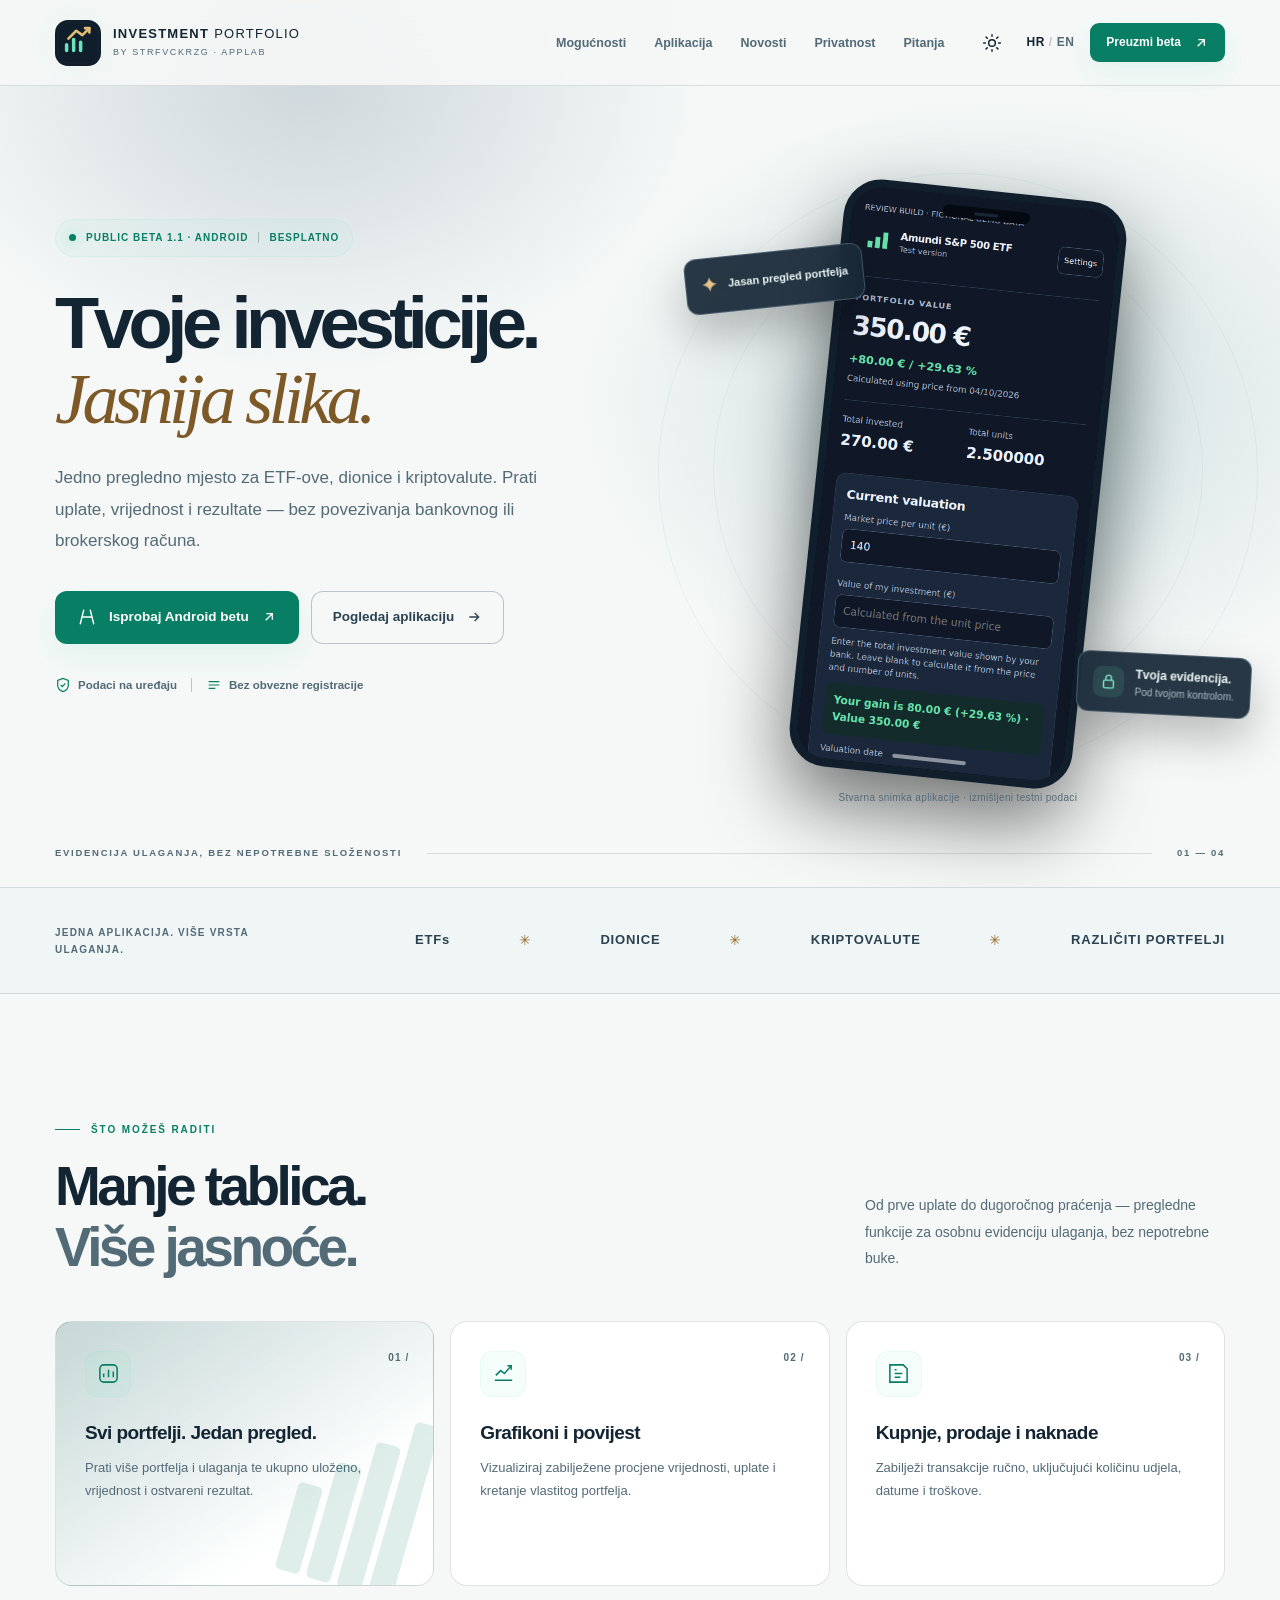
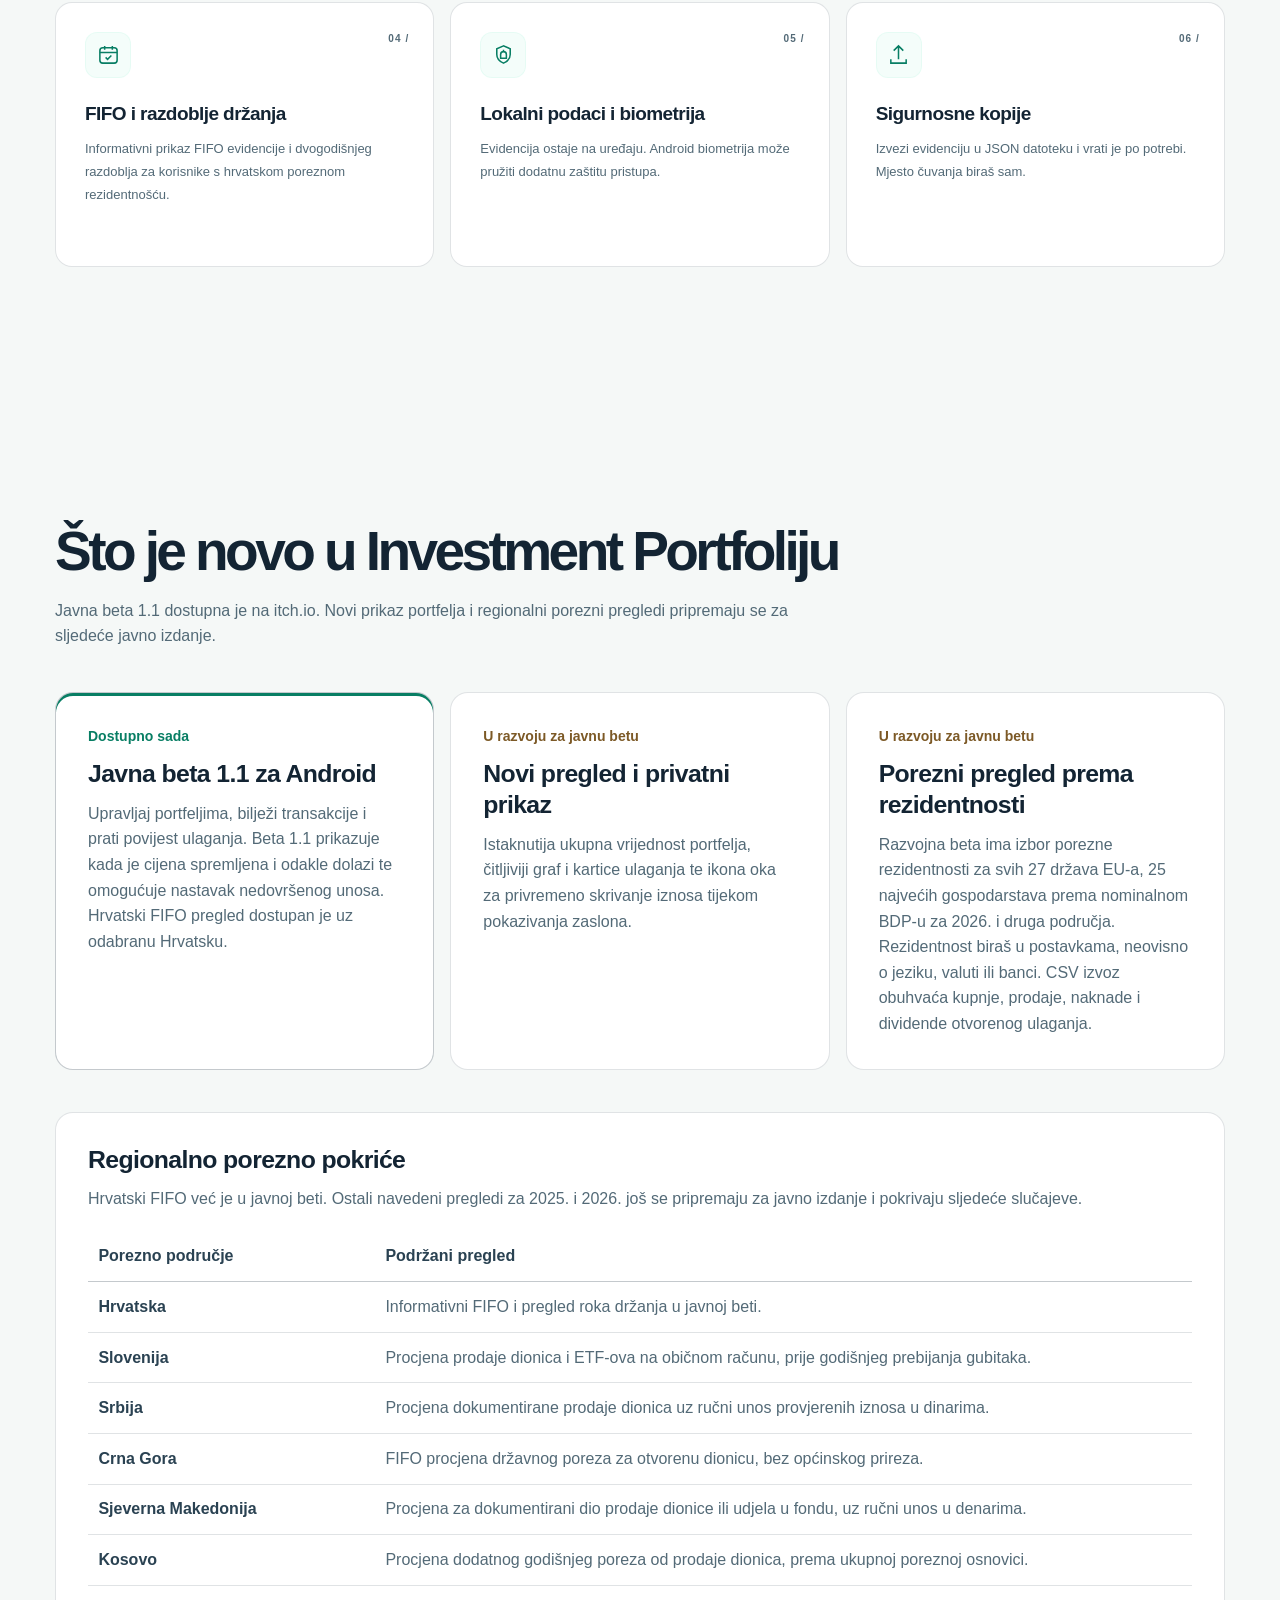
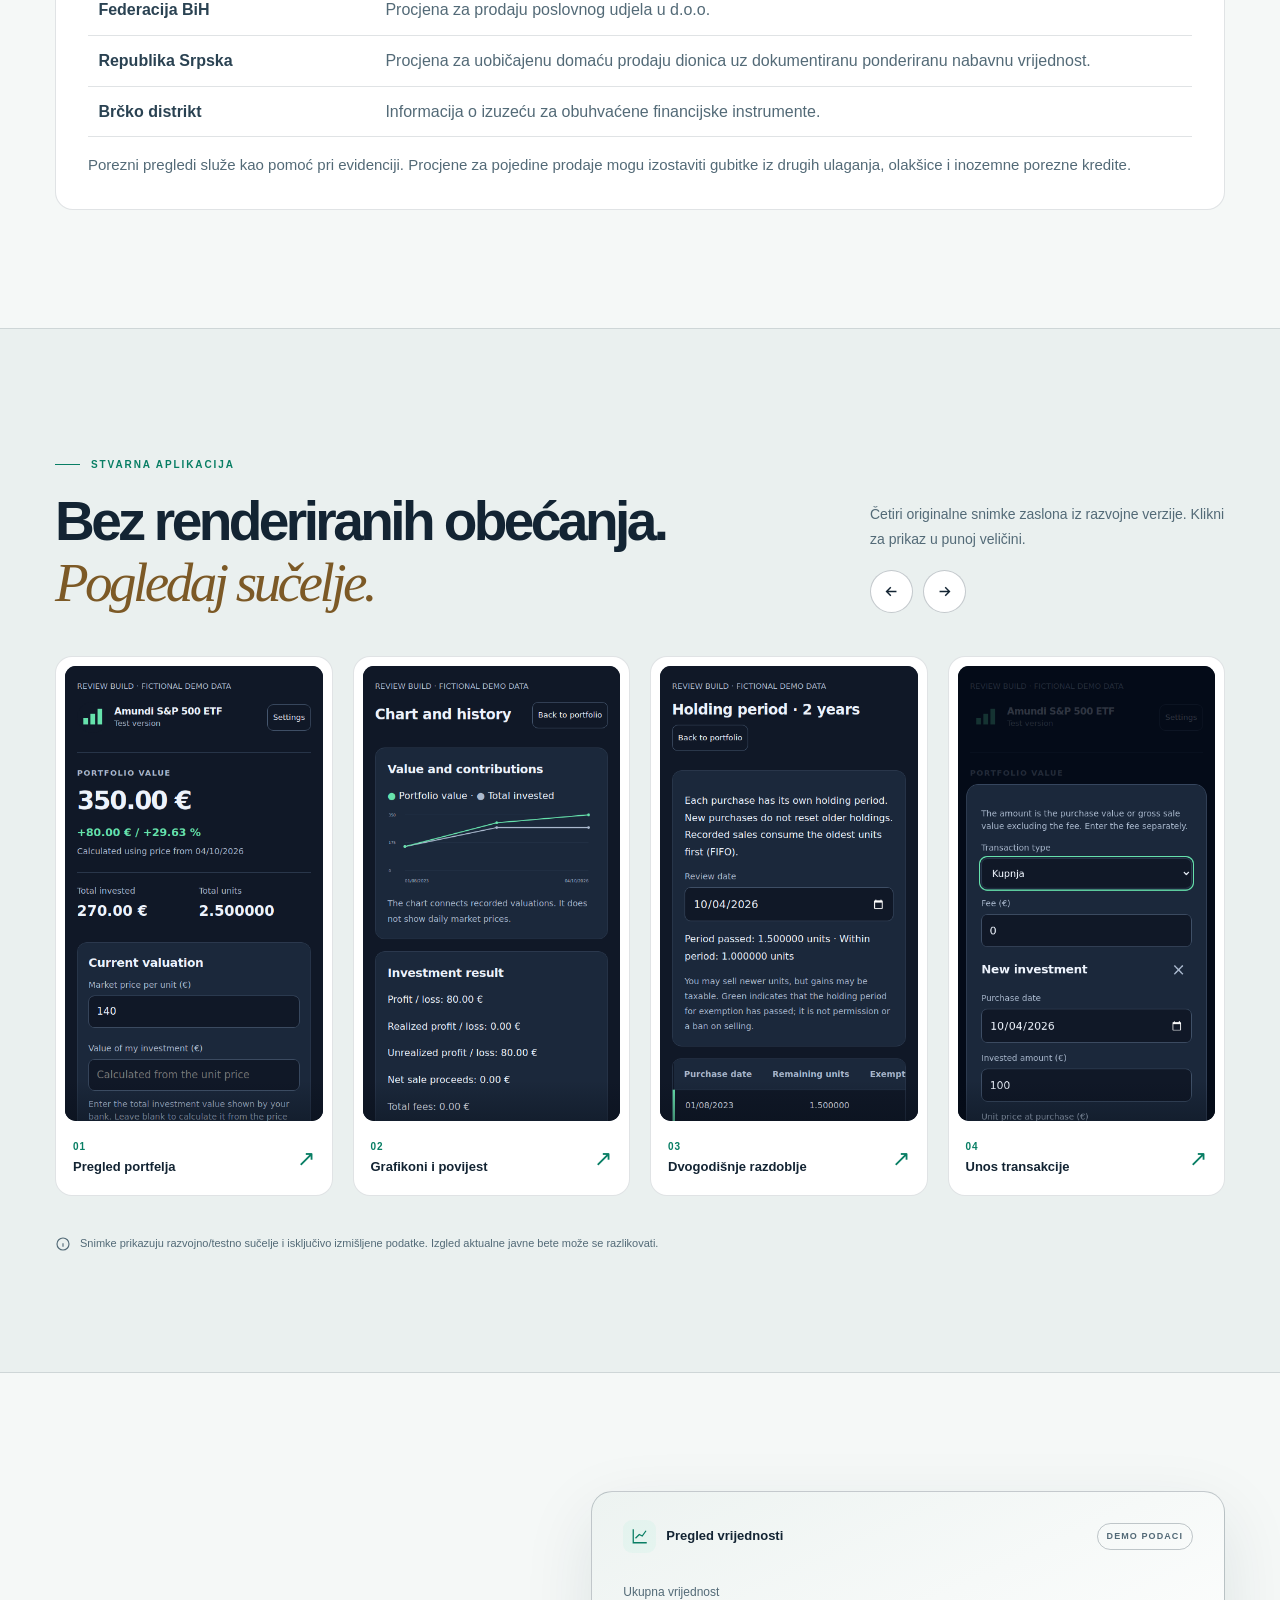
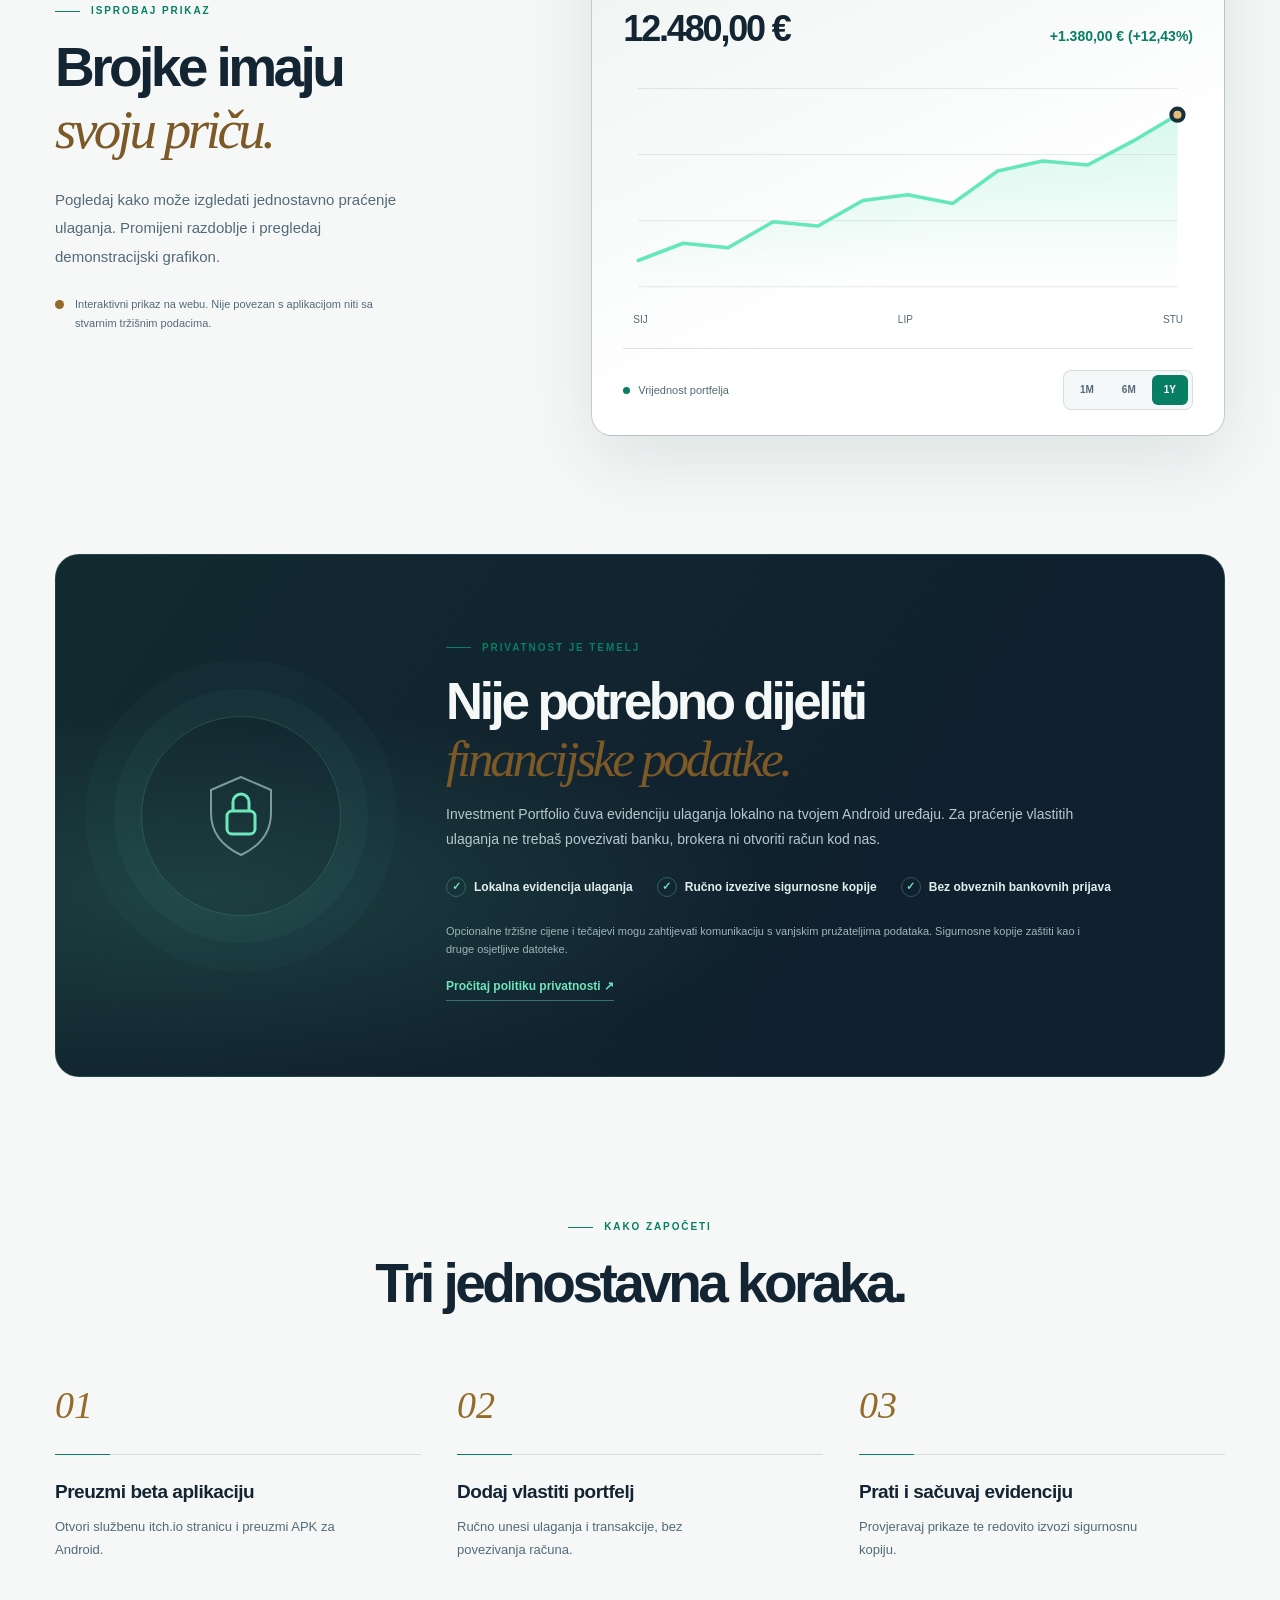
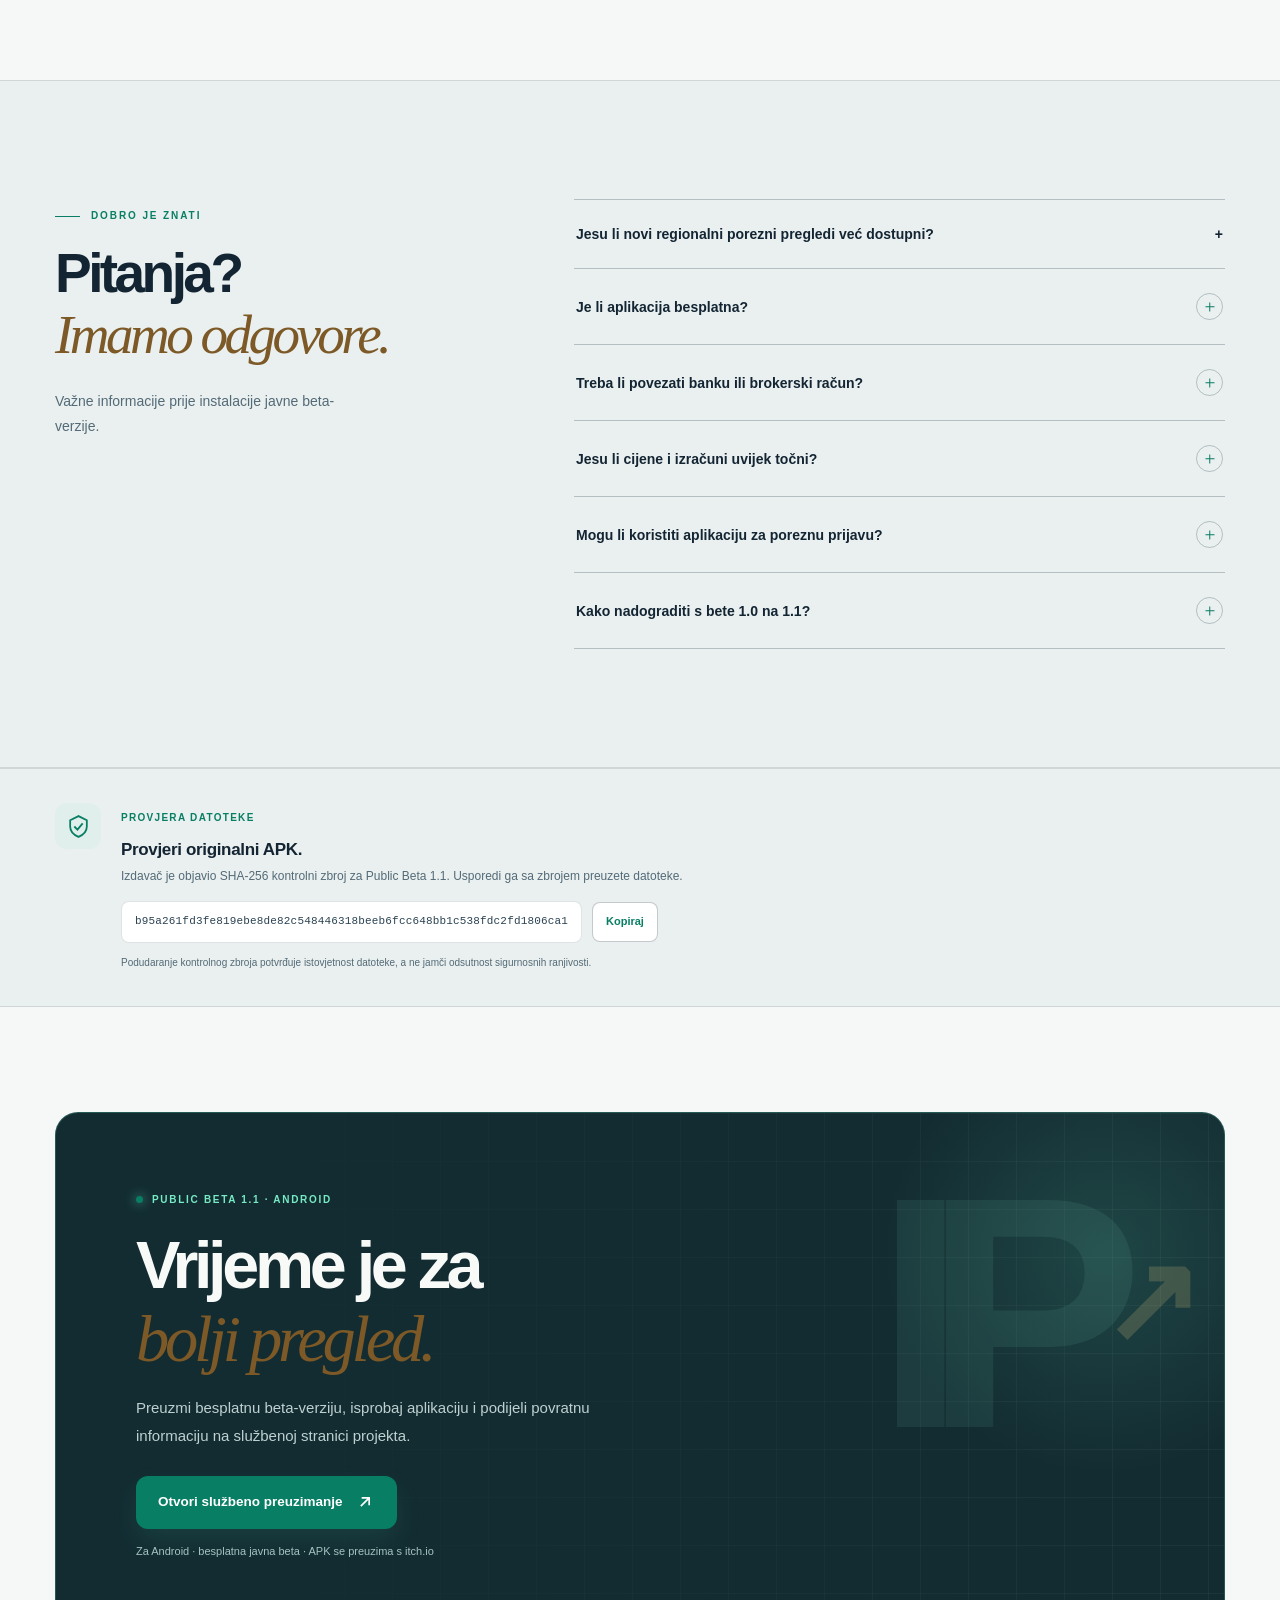
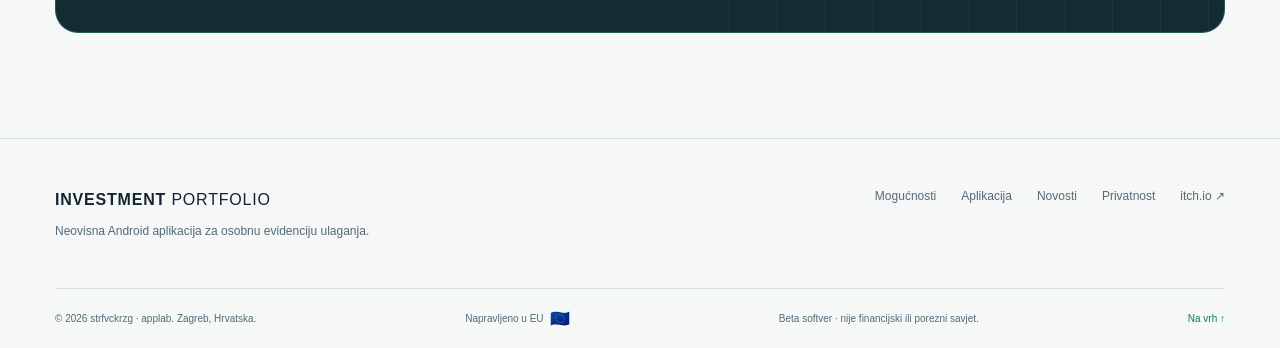
==== index.html @ e889f47d "Publish bilingual product news and regional tax coverage status" ====
<!doctype html>
<html lang="hr">
<head>
  <meta charset="utf-8">
  <meta name="viewport" content="width=device-width, initial-scale=1">
  <meta name="theme-color" content="#07111d">
  <meta name="color-scheme" content="dark light">
  <meta name="description" content="Investment Portfolio — besplatna Android beta aplikacija za praćenje ETF-ova, dionica i kriptovaluta. Ručni unos, grafikoni, FIFO pregled i lokalne sigurnosne kopije.">
  <meta name="google-site-verification" content="X1fkiprhalncVIZ9IxXHjNL3WYvZCoOJ_Sbv2_--LiU">
  <meta name="author" content="strfvckrzg - applab">
  <link rel="canonical" href="https://investment-portfolio-app.pages.dev/">
  <meta property="og:url" content="https://investment-portfolio-app.pages.dev/">
  <meta property="og:type" content="website">
  <meta property="og:title" content="Investment Portfolio | Know where you stand.">
  <meta property="og:description" content="A private home for your investments. Track ETFs, stocks and crypto on Android — without connecting your brokerage account.">
  <meta property="og:image" content="https://investment-portfolio-app.pages.dev/assets/social-cover.png">
  <script type="application/ld+json">
  {
    "@context": "https://schema.org",
    "@type": "MobileApplication",
    "name": "Investment Portfolio",
    "url": "https://investment-portfolio-app.pages.dev/",
    "description": "Free Android public beta for tracking ETFs, stocks and cryptocurrencies. Manage multiple portfolios, record transactions manually, view performance charts and export local backups.",
    "operatingSystem": "Android",
    "applicationCategory": "FinanceApplication",
    "softwareVersion": "1.1",
    "isAccessibleForFree": true,
    "publisher": {
      "@type": "Organization",
      "name": "strfvckrzg-applab",
      "address": {
        "@type": "PostalAddress",
        "addressLocality": "Zagreb",
        "addressCountry": "HR"
      }
    },
    "offers": {
      "@type": "Offer",
      "url": "https://strfvckrzg-applab.itch.io/investment-portfolio-public-beta-10",
      "price": "0",
      "priceCurrency": "EUR"
    },
    "featureList": [
      "Manual portfolio and transaction tracking",
      "Multiple investment portfolios",
      "ETF, stock and cryptocurrency records",
      "Investment charts and history",
      "Local data storage and backup export",
      "Informational FIFO holding-period overview"
    ]
  }
  </script>
  <meta name="twitter:card" content="summary_large_image">
  <meta name="twitter:image" content="https://investment-portfolio-app.pages.dev/assets/social-cover.png">
  <title>Investment Portfolio — Investicije pod kontrolom</title>
  <link rel="icon" type="image/svg+xml" href="assets/favicon.svg">
  <link rel="stylesheet" href="styles.css?v=20261125">
  <script src="main.js?v=20261125" defer></script>
</head>
<body>
  <a class="skip-link" href="#main" data-i18n="skip">Preskoči na sadržaj</a>
  <div class="ambient" aria-hidden="true"></div>
  <header class="site-header" id="top">
    <div class="container header-inner">
      <a class="brand" href="#top" aria-label="Investment Portfolio — početna">
        <span class="brand-mark" aria-hidden="true">
          <svg viewBox="0 0 48 48" fill="none"><rect x="1" y="1" width="46" height="46" rx="13" stroke="currentColor" stroke-opacity=".25"/><path d="M11 32.5V26M19 32.5V20M27 32.5V23" stroke="#68e5b9" stroke-width="4" stroke-linecap="round"/><path d="m13 19 9-9 7 5 8-8" stroke="#e3bc73" stroke-width="3" stroke-linecap="round" stroke-linejoin="round"/><path d="M32 7h5v5" stroke="#e3bc73" stroke-width="3" stroke-linecap="round" stroke-linejoin="round"/></svg>
        </span>
        <span class="brand-text"><strong>INVESTMENT<span>PORTFOLIO</span></strong><small>by strfvckrzg · applab</small></span>
      </a>
      <nav class="nav-links" aria-label="Glavna navigacija">
        <a href="#features" data-i18n="navFeatures">Mogućnosti</a>
        <a href="#screenshots" data-i18n="navScreens">Aplikacija</a>
        <a href="#updates" data-i18n="navNews">Novosti</a>
        <a href="#privacy" data-i18n="navPrivacy">Privatnost</a>
        <a href="#faq" data-i18n="navFaq">Pitanja</a>
      </nav>
      <div class="header-actions">
        <button class="icon-button" id="themeToggle" type="button" aria-label="Promijeni temu" title="Promijeni temu"><svg class="theme-icon" viewBox="0 0 24 24" fill="none" stroke="currentColor" stroke-width="1.8" stroke-linecap="round"><path d="M20.2 15.5A8 8 0 0 1 8.5 3.8a8.2 8.2 0 1 0 11.7 11.7Z"/></svg></button>
        <button class="lang-button" id="langToggle" type="button" aria-label="Change language to English"><span class="lang-current">HR</span><span class="lang-divider">/</span><span class="lang-other">EN</span></button>
        <a class="button small primary header-download" href="https://strfvckrzg-applab.itch.io/investment-portfolio-public-beta-10" target="_blank" rel="noopener noreferrer"><span data-i18n="navDownload">Preuzmi beta</span><svg class="button-icon" viewBox="0 0 24 24" fill="none" stroke="currentColor" stroke-width="2" aria-hidden="true"><path d="M7 17 17 7M8 7h9v9"/></svg></a>
        <button class="menu-button" id="menuToggle" type="button" aria-controls="mobileMenu" aria-expanded="false" aria-label="Otvori izbornik"><span></span><span></span><span></span></button>
      </div>
    </div>
    <nav class="mobile-menu" id="mobileMenu" aria-label="Mobilna navigacija" hidden>
      <a href="#features" data-i18n="navFeatures">Mogućnosti</a>
      <a href="#screenshots" data-i18n="navScreens">Aplikacija</a>
      <a href="#updates" data-i18n="navNews">Novosti</a>
      <a href="#privacy" data-i18n="navPrivacy">Privatnost</a>
      <a href="#faq" data-i18n="navFaq">Pitanja</a>
      <a href="https://strfvckrzg-applab.itch.io/investment-portfolio-public-beta-10" target="_blank" rel="noopener noreferrer" data-i18n="navDownload">Preuzmi beta</a>
    </nav>
  </header>

  <main id="main">
    <section class="hero section-shell" aria-labelledby="heroTitle">
      <div class="container hero-layout">
        <div class="hero-copy">
          <div class="eyebrow launch-label"><span class="status-dot" aria-hidden="true"></span><span data-i18n="heroBadge">PUBLIC BETA 1.1 · ANDROID</span><span class="eyebrow-sep"></span><span data-i18n="heroFree">BESPLATNO</span></div>
          <h1 id="heroTitle"><span data-i18n="heroLine1">Tvoje investicije.</span><br><span class="serif-accent" data-i18n="heroLine2">Jasnija slika.</span></h1>
          <p class="hero-description" data-i18n="heroDesc">Jedno pregledno mjesto za ETF-ove, dionice i kriptovalute. Prati uplate, vrijednost i rezultate — bez povezivanja bankovnog ili brokerskog računa.</p>
          <div class="hero-cta">
            <a class="button primary main-cta" href="https://strfvckrzg-applab.itch.io/investment-portfolio-public-beta-10" target="_blank" rel="noopener noreferrer"><svg viewBox="0 0 24 24" fill="none" stroke="currentColor" stroke-width="1.8" stroke-linecap="round" stroke-linejoin="round" aria-hidden="true"><path d="m8 4-4 16M16 4l4 16M6 12h12"/></svg><span data-i18n="heroCta">Isprobaj Android betu</span><svg class="button-icon" viewBox="0 0 24 24" fill="none" stroke="currentColor" stroke-width="2" aria-hidden="true"><path d="M7 17 17 7M8 7h9v9"/></svg></a>
            <a class="button secondary" href="#screenshots"><span data-i18n="heroSecondary">Pogledaj aplikaciju</span><svg class="button-icon" viewBox="0 0 24 24" fill="none" stroke="currentColor" stroke-width="2" aria-hidden="true"><path d="M5 12h14m-6-6 6 6-6 6"/></svg></a>
          </div>
          <div class="hero-assurance"><span><svg viewBox="0 0 24 24" fill="none" stroke="currentColor" stroke-width="1.8"><path d="M12 2 4 5v7c0 5 3.6 8.4 8 10 4.4-1.6 8-5 8-10V5l-8-3Z"/><path d="m8.5 12 2.5 2.5 4.5-5"/></svg><span data-i18n="assure1">Podaci na uređaju</span></span><i></i><span><svg viewBox="0 0 24 24" fill="none" stroke="currentColor" stroke-width="1.8"><path d="M4 7h16M4 12h16M4 17h10"/></svg><span data-i18n="assure2">Bez obvezne registracije</span></span></div>
        </div>
        <div class="hero-visual" aria-label="Snimka sučelja aplikacije Investment Portfolio">
          <div class="hero-orbit orbit-one" aria-hidden="true"></div><div class="hero-orbit orbit-two" aria-hidden="true"></div>
          <div class="glow-ball" aria-hidden="true"></div>
          <div class="floating-label top-floating"><span class="tiny-symbol" aria-hidden="true">✦</span><span data-i18n="floatingOne">Jasan pregled portfelja</span></div>
          <div class="phone-mockup hero-phone"><div class="phone-top" aria-hidden="true"><span></span></div><img src="assets/01-portfolio.png" alt="Stvarna snimka zaslona aplikacije: vrijednost portfelja i unos procjene vrijednosti; prikazani iznosi su izmišljeni" width="430" height="1168" fetchpriority="high"><div class="phone-bottom" aria-hidden="true"></div></div>
          <div class="floating-label bottom-floating"><span class="mini-lock"><svg viewBox="0 0 24 24" fill="none" stroke="currentColor" stroke-width="2" aria-hidden="true"><rect x="5" y="10" width="14" height="11" rx="2"/><path d="M8 10V7a4 4 0 0 1 8 0v3"/></svg></span><span><strong data-i18n="floatingTwo">Tvoja evidencija.</strong><small data-i18n="floatingThree">Pod tvojom kontrolom.</small></span></div>
          <div class="hero-visual-caption" data-i18n="demoFoot">Stvarna snimka aplikacije · izmišljeni testni podaci</div>
        </div>
      </div>
      <div class="container hero-divider"><span data-i18n="heroBottom">EVIDENCIJA ULAGANJA, BEZ NEPOTREBNE SLOŽENOSTI</span><span class="line-long"></span><span>01 — 04</span></div>
    </section>

    <section class="ticker-section" aria-label="Vrste ulaganja"><div class="container ticker-row"><span data-i18n="tickerLead">JEDNA APLIKACIJA. VIŠE VRSTA ULAGANJA.</span><div class="ticker-tags"><span>ETFs</span><b>✳</b><span data-i18n="tickerStocks">DIONICE</span><b>✳</b><span data-i18n="tickerCrypto">KRIPTOVALUTE</span><b>✳</b><span data-i18n="tickerOther">RAZLIČITI PORTFELJI</span></div></div></section>

    <section class="features section-space" id="features" aria-labelledby="featuresTitle">
      <div class="container">
        <div class="section-intro intro-split"><div><span class="section-kicker"><span class="kicker-line"></span><span data-i18n="featuresKicker">ŠTO MOŽEŠ RADITI</span></span><h2 id="featuresTitle"><span data-i18n="featuresTitleOne">Manje tablica.</span><br><span class="subtle-text" data-i18n="featuresTitleTwo">Više jasnoće.</span></h2></div><p data-i18n="featuresIntro">Od prve uplate do dugoročnog praćenja — pregledne funkcije za osobnu evidenciju ulaganja, bez nepotrebne buke.</p></div>
        <div class="feature-grid">
          <article class="feature-card card-highlight"><div class="feature-icon"><svg viewBox="0 0 24 24" fill="none" stroke="currentColor" stroke-width="1.6"><rect x="3" y="3" width="18" height="18" rx="4"/><path d="M7 16v-4m5 4V8m5 8v-6"/></svg></div><span class="feature-id">01 /</span><h3 data-i18n="f1Title">Svi portfelji. Jedan pregled.</h3><p data-i18n="f1Desc">Prati više portfelja i ulaganja te ukupno uloženo, vrijednost i ostvareni rezultat.</p><span class="card-motif" aria-hidden="true"><span></span><span></span><span></span><span></span></span></article>
          <article class="feature-card"><div class="feature-icon"><svg viewBox="0 0 24 24" fill="none" stroke="currentColor" stroke-width="1.6"><path d="M3 19h18M4 14l5-5 4 3 7-8"/><path d="M16 4h4v4"/></svg></div><span class="feature-id">02 /</span><h3 data-i18n="f2Title">Grafikoni i povijest</h3><p data-i18n="f2Desc">Vizualiziraj zabilježene procjene vrijednosti, uplate i kretanje vlastitog portfelja.</p></article>
          <article class="feature-card"><div class="feature-icon"><svg viewBox="0 0 24 24" fill="none" stroke="currentColor" stroke-width="1.6"><path d="M7 3h10l4 4v14H3V3h4Z"/><path d="M8 12h8M8 16h6M8 8h2"/></svg></div><span class="feature-id">03 /</span><h3 data-i18n="f3Title">Kupnje, prodaje i naknade</h3><p data-i18n="f3Desc">Zabilježi transakcije ručno, uključujući količinu udjela, datume i troškove.</p></article>
          <article class="feature-card"><div class="feature-icon"><svg viewBox="0 0 24 24" fill="none" stroke="currentColor" stroke-width="1.6"><rect x="3" y="5" width="18" height="16" rx="3"/><path d="M8 3v4M16 3v4M3 10h18m-12 5 2 2 4-4"/></svg></div><span class="feature-id">04 /</span><h3 data-i18n="f4Title">FIFO i razdoblje držanja</h3><p data-i18n="f4Desc">Informativni prikaz FIFO evidencije i dvogodišnjeg razdoblja za korisnike s hrvatskom poreznom rezidentnošću.</p></article>
          <article class="feature-card"><div class="feature-icon"><svg viewBox="0 0 24 24" fill="none" stroke="currentColor" stroke-width="1.6"><path d="M12 3 5 6v6c0 4.5 3.2 7.4 7 9 3.8-1.6 7-4.5 7-9V6l-7-3Z"/><path d="M9 12a3 3 0 0 1 6 0v4H9v-4Zm3-3V7"/></svg></div><span class="feature-id">05 /</span><h3 data-i18n="f5Title">Lokalni podaci i biometrija</h3><p data-i18n="f5Desc">Evidencija ostaje na uređaju. Android biometrija može pružiti dodatnu zaštitu pristupa.</p></article>
          <article class="feature-card"><div class="feature-icon"><svg viewBox="0 0 24 24" fill="none" stroke="currentColor" stroke-width="1.6"><path d="M12 17V3m-5 5 5-5 5 5M4 17v4h16v-4"/></svg></div><span class="feature-id">06 /</span><h3 data-i18n="f6Title">Sigurnosne kopije</h3><p data-i18n="f6Desc">Izvezi evidenciju u JSON datoteku i vrati je po potrebi. Mjesto čuvanja biraš sam.</p></article>
        </div>
      </div>
    </section>

    <section class="release-updates section-space" id="updates" aria-labelledby="updatesTitle">
      <div class="container">
        <div class="section-intro">
          <h2 id="updatesTitle" data-i18n="updatesTitle">Što je novo u Investment Portfoliju</h2>
          <p data-i18n="updatesIntro">Javna beta 1.1 dostupna je na itch.io. Novi prikaz portfelja i regionalni porezni pregledi pripremaju se za sljedeće javno izdanje.</p>
        </div>
        <div class="release-grid">
          <article class="release-card is-available">
            <p class="release-status" data-i18n="updatesAvailable">Dostupno sada</p>
            <h3 data-i18n="updatesBeta">Javna beta 1.1 za Android</h3>
            <p data-i18n="updatesBetaCopy">Upravljaj portfeljima, bilježi transakcije i prati povijest ulaganja. Beta 1.1 prikazuje kada je cijena spremljena i odakle dolazi te omogućuje nastavak nedovršenog unosa. Hrvatski FIFO pregled dostupan je uz odabranu Hrvatsku.</p>
          </article>
          <article class="release-card">
            <p class="release-status" data-i18n="updatesInProgress">U razvoju za javnu betu</p>
            <h3 data-i18n="updatesVisual">Novi pregled i privatni prikaz</h3>
            <p data-i18n="updatesVisualCopy">Istaknutija ukupna vrijednost portfelja, čitljiviji graf i kartice ulaganja te ikona oka za privremeno skrivanje iznosa tijekom pokazivanja zaslona.</p>
          </article>
          <article class="release-card">
            <p class="release-status" data-i18n="updatesInProgress">U razvoju za javnu betu</p>
            <h3 data-i18n="updatesTax">Porezni pregled prema rezidentnosti</h3>
            <p data-i18n="updatesTaxCopy">Razvojna beta ima izbor porezne rezidentnosti za svih 27 država EU-a, 25 najvećih gospodarstava prema nominalnom BDP-u za 2026. i druga područja. Rezidentnost biraš u postavkama, neovisno o jeziku, valuti ili banci. CSV izvoz obuhvaća kupnje, prodaje, naknade i dividende otvorenog ulaganja.</p>
          </article>
        </div>
        <div class="release-coverage">
          <h3 id="updatesScopeTitle" data-i18n="updatesScopeTitle">Regionalno porezno pokriće</h3>
          <p data-i18n="updatesScopeIntro">Hrvatski FIFO već je u javnoj beti. Ostali navedeni pregledi za 2025. i 2026. još se pripremaju za javno izdanje i pokrivaju sljedeće slučajeve.</p>
          <table aria-labelledby="updatesScopeTitle">
            <thead><tr><th scope="col" data-i18n="updatesArea">Porezno područje</th><th scope="col" data-i18n="updatesScope">Podržani pregled</th></tr></thead>
            <tbody>
              <tr><th scope="row" data-i18n="updatesHR">Hrvatska</th><td data-i18n="updatesHRScope">Informativni FIFO i pregled roka držanja u javnoj beti.</td></tr>
              <tr><th scope="row" data-i18n="updatesSI">Slovenija</th><td data-i18n="updatesSIScope">Procjena prodaje dionica i ETF-ova na običnom računu, prije godišnjeg prebijanja gubitaka.</td></tr>
              <tr><th scope="row" data-i18n="updatesRS">Srbija</th><td data-i18n="updatesRSScope">Procjena dokumentirane prodaje dionica uz ručni unos provjerenih iznosa u dinarima.</td></tr>
              <tr><th scope="row" data-i18n="updatesME">Crna Gora</th><td data-i18n="updatesMEScope">FIFO procjena državnog poreza za otvorenu dionicu, bez općinskog prireza.</td></tr>
              <tr><th scope="row" data-i18n="updatesMK">Sjeverna Makedonija</th><td data-i18n="updatesMKScope">Procjena za dokumentirani dio prodaje dionice ili udjela u fondu, uz ručni unos u denarima.</td></tr>
              <tr><th scope="row" data-i18n="updatesXK">Kosovo</th><td data-i18n="updatesXKScope">Procjena dodatnog godišnjeg poreza od prodaje dionica, prema ukupnoj poreznoj osnovici.</td></tr>
              <tr><th scope="row" data-i18n="updatesBAFB">Federacija BiH</th><td data-i18n="updatesBAFBScope">Procjena za prodaju poslovnog udjela u d.o.o.</td></tr>
              <tr><th scope="row" data-i18n="updatesBARS">Republika Srpska</th><td data-i18n="updatesBARSScope">Procjena za uobičajenu domaću prodaju dionica uz dokumentiranu ponderiranu nabavnu vrijednost.</td></tr>
              <tr><th scope="row" data-i18n="updatesBABD">Brčko distrikt</th><td data-i18n="updatesBABDScope">Informacija o izuzeću za obuhvaćene financijske instrumente.</td></tr>
            </tbody>
          </table>
          <p class="release-note" data-i18n="updatesNotice">Porezni pregledi služe kao pomoć pri evidenciji. Procjene za pojedine prodaje mogu izostaviti gubitke iz drugih ulaganja, olakšice i inozemne porezne kredite.</p>
        </div>
      </div>
    </section>

    <section class="showcase section-space" id="screenshots" aria-labelledby="screensTitle">
      <div class="container">
        <div class="section-intro showcase-top"><div><span class="section-kicker"><span class="kicker-line"></span><span data-i18n="screensKicker">STVARNA APLIKACIJA</span></span><h2 id="screensTitle"><span data-i18n="screensTitle1">Bez renderiranih obećanja.</span><br><span class="serif-accent" data-i18n="screensTitle2">Pogledaj sučelje.</span></h2></div><div class="gallery-intro"><p data-i18n="screensIntro">Četiri originalne snimke zaslona iz razvojne verzije. Klikni za prikaz u punoj veličini.</p><div class="gallery-controls"><button class="gallery-arrow" id="galleryPrev" type="button" aria-label="Prethodna slika"><svg viewBox="0 0 24 24" fill="none" stroke="currentColor" stroke-width="2"><path d="M19 12H5m6 6-6-6 6-6"/></svg></button><button class="gallery-arrow" id="galleryNext" type="button" aria-label="Sljedeća slika"><svg viewBox="0 0 24 24" fill="none" stroke="currentColor" stroke-width="2"><path d="M5 12h14m-6-6 6 6-6 6"/></svg></button></div></div></div>
        <div class="gallery" id="gallery" role="list">
          <button class="screenshot-item" type="button" role="listitem" data-image="assets/01-portfolio.png" data-caption-hr="Pregled portfelja" data-caption-en="Portfolio overview"><span class="screenshot-img"><img src="assets/01-portfolio.png" alt="Pregled portfelja i vrijednosti u aplikaciji" width="430" height="1168" loading="lazy"></span><span class="screenshot-caption"><span><b>01</b><strong data-i18n="shot1">Pregled portfelja</strong></span><span class="corner-arrow">↗</span></span></button>
          <button class="screenshot-item" type="button" role="listitem" data-image="assets/02-chart.png" data-caption-hr="Grafikoni i povijest" data-caption-en="Charts and history"><span class="screenshot-img"><img src="assets/02-chart.png" alt="Grafikon povijesnih procjena i uplata" width="430" height="1168" loading="lazy"></span><span class="screenshot-caption"><span><b>02</b><strong data-i18n="shot2">Grafikoni i povijest</strong></span><span class="corner-arrow">↗</span></span></button>
          <button class="screenshot-item" type="button" role="listitem" data-image="assets/03-holding-period.png" data-caption-hr="Dvogodišnje razdoblje" data-caption-en="Two-year holding period"><span class="screenshot-img"><img src="assets/03-holding-period.png" alt="Prikaz dvogodišnjeg razdoblja držanja udjela" width="430" height="1168" loading="lazy"></span><span class="screenshot-caption"><span><b>03</b><strong data-i18n="shot3">Dvogodišnje razdoblje</strong></span><span class="corner-arrow">↗</span></span></button>
          <button class="screenshot-item" type="button" role="listitem" data-image="assets/04-transaction.png" data-caption-hr="Unos transakcije" data-caption-en="Record a transaction"><span class="screenshot-img"><img src="assets/04-transaction.png" alt="Obrazac za ručni unos investicijske transakcije" width="430" height="1168" loading="lazy"></span><span class="screenshot-caption"><span><b>04</b><strong data-i18n="shot4">Unos transakcije</strong></span><span class="corner-arrow">↗</span></span></button>
        </div>
        <p class="gallery-disclaimer"><svg viewBox="0 0 24 24" fill="none" stroke="currentColor" stroke-width="1.7" aria-hidden="true"><circle cx="12" cy="12" r="9"/><path d="M12 11v5m0-8h.01"/></svg><span data-i18n="screensDisclaimer">Snimke prikazuju razvojno/testno sučelje i isključivo izmišljene podatke. Izgled aktualne javne bete može se razlikovati.</span></p>
      </div>
    </section>

    <section class="demo section-space" id="demo" aria-labelledby="demoTitle">
      <div class="container demo-layout">
        <div class="demo-copy"><span class="section-kicker"><span class="kicker-line"></span><span data-i18n="demoKicker">ISPROBAJ PRIKAZ</span></span><h2 id="demoTitle"><span data-i18n="demoTitleOne">Brojke imaju</span><br><span class="serif-accent" data-i18n="demoTitleTwo">svoju priču.</span></h2><p data-i18n="demoCopy">Pogledaj kako može izgledati jednostavno praćenje ulaganja. Promijeni razdoblje i pregledaj demonstracijski grafikon.</p><div class="demo-label"><span class="demo-beacon"></span><span data-i18n="demoNote">Interaktivni prikaz na webu. Nije povezan s aplikacijom niti sa stvarnim tržišnim podacima.</span></div></div>
        <div class="dashboard-demo" aria-label="Demonstracijski grafikon portfelja">
          <div class="demo-panel-head"><span class="demo-panel-icon"><svg viewBox="0 0 24 24" fill="none" stroke="currentColor" stroke-width="1.7"><path d="M3 3v18h18M6 15l5-5 4 2 5-7"/></svg></span><span data-i18n="demoPanel">Pregled vrijednosti</span><span class="demo-fake" data-i18n="demoBadge">DEMO PODACI</span></div>
          <div class="demo-data-top"><div><small data-i18n="demoValueLabel">Ukupna vrijednost</small><strong id="demoValue">€ 12.480,00</strong></div><span class="demo-gain" id="demoGain">+€ 1.380,00 <small>(+12,43%)</small></span></div>
          <div class="chart-holder"><svg id="portfolioChart" viewBox="0 0 560 250" role="img" aria-label="Demonstracijski linijski grafikon vrijednosti portfelja"><defs><linearGradient id="areaFill" x1="0" y1="0" x2="0" y2="1"><stop offset="0" stop-color="#6de4bd" stop-opacity=".26"/><stop offset="1" stop-color="#6de4bd" stop-opacity="0"/></linearGradient></defs><g class="grid-lines" stroke="currentColor" stroke-opacity=".11"><path d="M15 25H545M15 90H545M15 155H545M15 220H545"/></g><path id="chartArea" fill="url(#areaFill)" d="M15 220H545V220H15Z"/><path id="chartLine" fill="none" stroke="#64e7ba" stroke-width="3.5" stroke-linecap="round" stroke-linejoin="round" d="M15 220H545"/><circle id="chartDot" r="6" cx="545" cy="100" fill="#e3bb76" stroke="#152f3b" stroke-width="4"/></svg><div class="chart-axis"><span id="axisStart">SIJ</span><span id="axisMid">LIP</span><span id="axisEnd">STU</span></div></div>
          <div class="chart-footer"><div class="chart-legend"><span class="legend-dot"></span><span data-i18n="legendName">Vrijednost portfelja</span></div><div class="period-tabs" role="group" aria-label="Vremensko razdoblje"><button type="button" data-period="1m" aria-pressed="false">1M</button><button type="button" data-period="6m" aria-pressed="false">6M</button><button type="button" data-period="1y" aria-pressed="true">1Y</button></div></div>
        </div>
      </div>
    </section>

    <section class="privacy section-space" id="privacy" aria-labelledby="privacyTitle"><div class="container privacy-panel"><div class="privacy-symbol" aria-hidden="true"><svg viewBox="0 0 96 96" fill="none"><path d="M48 9 18 22v23c0 22 13 34 30 42 17-8 30-20 30-42V22L48 9Z" stroke="currentColor" stroke-width="2"/><rect x="34" y="43" width="28" height="23" rx="5" stroke="#6ce8bc" stroke-width="3"/><path d="M40 43v-9a8 8 0 0 1 16 0v9" stroke="#6ce8bc" stroke-width="3"/></svg></div><div class="privacy-copy"><span class="section-kicker"><span class="kicker-line"></span><span data-i18n="privacyKicker">PRIVATNOST JE TEMELJ</span></span><h2 id="privacyTitle"><span data-i18n="privacyTitle1">Nije potrebno dijeliti</span><br><span class="serif-accent" data-i18n="privacyTitle2">financijske podatke.</span></h2><p data-i18n="privacyDesc">Investment Portfolio čuva evidenciju ulaganja lokalno na tvojem Android uređaju. Za praćenje vlastitih ulaganja ne trebaš povezivati banku, brokera ni otvoriti račun kod nas.</p><div class="privacy-bullets"><span><i class="checkmark">✓</i><span data-i18n="privacyOne">Lokalna evidencija ulaganja</span></span><span><i class="checkmark">✓</i><span data-i18n="privacyTwo">Ručno izvezive sigurnosne kopije</span></span><span><i class="checkmark">✓</i><span data-i18n="privacyThree">Bez obveznih bankovnih prijava</span></span></div><p class="privacy-caveat" data-i18n="privacyCaveat">Opcionalne tržišne cijene i tečajevi mogu zahtijevati komunikaciju s vanjskim pružateljima podataka. Sigurnosne kopije zaštiti kao i druge osjetljive datoteke.</p><a class="text-link" href="privacy.html" data-i18n="privacyLink">Pročitaj politiku privatnosti <span aria-hidden="true">↗</span></a></div></div></section>

    <section class="steps section-space" id="how" aria-labelledby="stepsTitle"><div class="container"><div class="section-intro"><span class="section-kicker"><span class="kicker-line"></span><span data-i18n="stepsKicker">KAKO ZAPOČETI</span></span><h2 id="stepsTitle"><span data-i18n="stepsTitle">Tri jednostavna koraka.</span></h2></div><div class="steps-grid"><article class="step"><span>01</span><div class="step-rule"></div><h3 data-i18n="step1Title">Preuzmi beta aplikaciju</h3><p data-i18n="step1Desc">Otvori službenu itch.io stranicu i preuzmi APK za Android.</p></article><article class="step"><span>02</span><div class="step-rule"></div><h3 data-i18n="step2Title">Dodaj vlastiti portfelj</h3><p data-i18n="step2Desc">Ručno unesi ulaganja i transakcije, bez povezivanja računa.</p></article><article class="step"><span>03</span><div class="step-rule"></div><h3 data-i18n="step3Title">Prati i sačuvaj evidenciju</h3><p data-i18n="step3Desc">Provjeravaj prikaze te redovito izvozi sigurnosnu kopiju.</p></article></div></div></section>

    <section class="faq section-space" id="faq" aria-labelledby="faqTitle"><div class="container faq-layout"><div class="faq-intro"><span class="section-kicker"><span class="kicker-line"></span><span data-i18n="faqKicker">DOBRO JE ZNATI</span></span><h2 id="faqTitle"><span data-i18n="faqTitle1">Pitanja?</span><br><span class="serif-accent" data-i18n="faqTitle2">Imamo odgovore.</span></h2><p data-i18n="faqIntro">Važne informacije prije instalacije javne beta-verzije.</p></div><div class="faq-items"><details><summary><span data-i18n="faqRoadmapQ">Jesu li novi regionalni porezni pregledi već dostupni?</span><b aria-hidden="true">+</b></summary><p data-i18n="faqRoadmapA">Hrvatski FIFO već je u javnoj beti 1.1. Ostali regionalni pregledi, prošireni izbor porezne rezidentnosti i opći CSV izvoz u pripremi su za javno izdanje.</p></details><details><summary><span data-i18n="faq1Q">Je li aplikacija besplatna?</span><span class="plus-symbol" aria-hidden="true"></span></summary><p data-i18n="faq1A">Da. Trenutačna javna beta 1.1 besplatna je, bez pretplate i oglasa. Budući uvjeti novih verzija mogu se promijeniti.</p></details><details><summary><span data-i18n="faq2Q">Treba li povezati banku ili brokerski račun?</span><span class="plus-symbol" aria-hidden="true"></span></summary><p data-i18n="faq2A">Ne. Uplate, prodaje i ostale podatke možeš unijeti ručno. Nema obvezne registracije ni povezivanja bankovnog računa.</p></details><details><summary><span data-i18n="faq3Q">Jesu li cijene i izračuni uvijek točni?</span><span class="plus-symbol" aria-hidden="true"></span></summary><p data-i18n="faq3A">Ne nužno. Podaci se mogu unositi ručno, a tržišni podaci mogu kasniti ili biti nepotpuni. Prije donošenja financijskih ili poreznih odluka važne iznose provjeri neovisno.</p></details><details><summary><span data-i18n="faq4Q">Mogu li koristiti aplikaciju za poreznu prijavu?</span><span class="plus-symbol" aria-hidden="true"></span></summary><p data-i18n="faq4A">Aplikacija može pomoći pri osobnoj evidenciji. Hrvatski FIFO i razdoblja držanja prikazani su informativno i nisu porezni savjet ili službena potvrda porezne obveze.</p></details><details><summary><span data-i18n="faq5Q">Kako nadograditi s bete 1.0 na 1.1?</span><span class="plus-symbol" aria-hidden="true"></span></summary><p data-i18n="faq5A">Prema uputama izdavača, beta 1.1 instalira se preko verzije 1.0 bez prethodnog uklanjanja. Prije nadogradnje svejedno napravi sigurnosnu kopiju važnih podataka.</p></details></div></div></section>

    <section class="integrity" aria-labelledby="integrityTitle"><div class="container integrity-layout"><div class="integrity-icon" aria-hidden="true"><svg viewBox="0 0 24 24" fill="none" stroke="currentColor" stroke-width="1.7"><path d="M12 2 4 6v6c0 4.7 3.5 8.1 8 10 4.5-1.9 8-5.3 8-10V6l-8-4Z"/><path d="m8 12 3 3 5-6"/></svg></div><div class="integrity-copy"><span class="integrity-kicker" data-i18n="hashKicker">PROVJERA DATOTEKE</span><h3 id="integrityTitle" data-i18n="hashTitle">Provjeri originalni APK.</h3><p data-i18n="hashDesc">Izdavač je objavio SHA-256 kontrolni zbroj za Public Beta 1.1. Usporedi ga sa zbrojem preuzete datoteke.</p><div class="hash-row"><code id="apkHash">b95a261fd3fe819ebe8de82c548446318beeb6fcc648bb1c538fdc2fd1806ca1</code><button id="copyHash" type="button" data-i18n="hashCopy" aria-label="Kopiraj SHA-256">Kopiraj</button></div><small data-i18n="hashCaveat">Podudaranje kontrolnog zbroja potvrđuje istovjetnost datoteke, a ne jamči odsutnost sigurnosnih ranjivosti.</small></div></div></section>

    <section class="closing section-space" id="download" aria-labelledby="closingTitle"><div class="container closing-card"><div class="closing-grid" aria-hidden="true"></div><div class="closing-content"><span class="closing-label"><span class="status-dot"></span><span data-i18n="closingBadge">PUBLIC BETA 1.1 · ANDROID</span></span><h2 id="closingTitle"><span data-i18n="closingTitle1">Vrijeme je za</span><br><span class="serif-accent" data-i18n="closingTitle2">bolji pregled.</span></h2><p data-i18n="closingText">Preuzmi besplatnu beta-verziju, isprobaj aplikaciju i podijeli povratnu informaciju na službenoj stranici projekta.</p><a class="button primary closing-button" href="https://strfvckrzg-applab.itch.io/investment-portfolio-public-beta-10" target="_blank" rel="noopener noreferrer"><span data-i18n="closingButton">Otvori službeno preuzimanje</span><svg viewBox="0 0 24 24" fill="none" stroke="currentColor" stroke-width="2" aria-hidden="true"><path d="M7 17 17 7M8 7h9v9"/></svg></a><span class="download-note" data-i18n="downloadNote">Za Android · besplatna javna beta · APK se preuzima s itch.io</span></div><span class="closing-decoration" aria-hidden="true">IP<span>↗</span></span></div></section>
  </main>

  <footer class="footer"><div class="container footer-top"><div><a class="footer-brand" href="#top">INVESTMENT <span>PORTFOLIO</span></a><p data-i18n="footerTagline">Neovisna Android aplikacija za osobnu evidenciju ulaganja.</p></div><div class="footer-nav"><a href="#features" data-i18n="navFeatures">Mogućnosti</a><a href="#screenshots" data-i18n="navScreens">Aplikacija</a><a href="#updates" data-i18n="navNews">Novosti</a><a href="privacy.html" data-i18n="privacyPolicy">Privatnost</a><a href="https://strfvckrzg-applab.itch.io/investment-portfolio-public-beta-10" target="_blank" rel="noopener noreferrer">itch.io ↗</a></div></div><div class="container footer-bottom"><span>© 2026 strfvckrzg · applab. <span data-i18n="footerLocation">Zagreb, Hrvatska.</span></span><span class="made-in-eu"><span data-i18n="madeInEu">Napravljeno u EU</span><span class="eu-flag" aria-hidden="true">🇪🇺</span></span><span data-i18n="footerDisclaimer">Beta softver · nije financijski ili porezni savjet.</span><a href="#top" class="back-top"><span data-i18n="backTop">Na vrh</span> ↑</a></div></footer>
  <dialog class="image-dialog" id="imageDialog" aria-label="Uvećana snimka zaslona"><div class="dialog-head"><span id="dialogCaption">Snimka zaslona</span><button id="closeDialog" type="button" aria-label="Zatvori uvećanu sliku">×</button></div><div class="dialog-image-wrap"><img id="dialogImage" alt="Uvećana snimka zaslona aplikacije"></div><p class="dialog-caption" data-i18n="dialogDemo">Izmišljeni testni podaci · razvojna verzija aplikacije</p></dialog>
</body>
</html>
---- styles.css ----
/* Investment Portfolio · handcrafted static site; no frontend dependencies */
:root{--bg:#080f1b;--bg-alt:#0b1624;--surface:#121f30;--surface-2:#1b2d42;--stroke:rgba(183,207,224,.13);--stroke-hi:rgba(183,207,224,.28);--text:#f5f8fa;--soft:#d8e4ed;--muted:#a3b4c4;--mint:#69e5bc;--mint-hover:#8ef0ce;--gold:#dfbc7a;--gold-light:#ebd5b0;--shadow:0 24px 80px rgba(0,0,0,.24);--radius:22px;--container:1170px;--font:Inter,ui-sans-serif,-apple-system,BlinkMacSystemFont,"Segoe UI",Arial,sans-serif;--editorial:Georgia,"Times New Roman",serif;scroll-behavior:smooth}
*{box-sizing:border-box}html{scroll-padding-top:96px}body{margin:0;background:var(--bg);color:var(--text);font-family:var(--font);font-size:16px;line-height:1.6;-webkit-font-smoothing:antialiased;overflow-x:hidden}body:not(.light){color-scheme:dark}body.light{color-scheme:light;--bg:#f5f8f7;--bg-alt:#eaf0ef;--surface:#fff;--surface-2:#edf3f1;--stroke:rgba(20,43,56,.13);--stroke-hi:rgba(20,43,56,.25);--text:#132433;--soft:#2a4252;--muted:#536a77;--mint:#087e64;--mint-hover:#056d57;--gold:#946b2a;--gold-light:#7c5926;--shadow:0 24px 70px rgba(22,51,61,.10)}
a{color:inherit;text-decoration:none}button{font:inherit}img,svg{max-width:100%}img{display:block}button,a{-webkit-tap-highlight-color:transparent}button{cursor:pointer}button:disabled{cursor:not-allowed}::selection{background:var(--mint);color:#04140f}a:focus-visible,button:focus-visible,summary:focus-visible{outline:3px solid var(--gold);outline-offset:4px}.container{width:min(calc(100% - 56px),var(--container));margin-inline:auto}.section-space{padding:118px 0}.section-shell{position:relative}.subtle-text{color:var(--muted)}.serif-accent{font-family:var(--editorial);font-style:italic;font-weight:400;letter-spacing:-.064em;color:var(--gold-light)}.skip-link{position:fixed;top:-80px;left:15px;padding:12px 18px;background:var(--mint);color:#081c1b;z-index:999}.skip-link:focus{top:15px}.ambient{position:absolute;z-index:-1;inset:0 0 auto;height:1050px;pointer-events:none;background:radial-gradient(ellipse 540px 390px at 78% 38%,rgba(49,115,123,.20),transparent 78%),radial-gradient(ellipse 530px 390px at 24% 8%,rgba(33,69,97,.18),transparent 75%)}
/* Header */
.site-header{position:sticky;top:0;z-index:40;background:rgba(8,15,27,.84);border-bottom:1px solid var(--stroke);backdrop-filter:blur(20px);-webkit-backdrop-filter:blur(20px)}body.light .site-header{background:rgba(245,248,247,.90)}.header-inner{height:85px;display:flex;align-items:center;justify-content:space-between;gap:28px}.brand{display:flex;align-items:center;gap:12px;min-width:0}.brand-mark{width:46px;height:46px;display:grid;place-items:center;border-radius:13px;color:var(--soft);flex-shrink:0;background:#101e2c;box-shadow:0 0 30px rgba(105,229,188,.07)}.brand-mark svg{width:42px}.brand-text{display:flex;flex-direction:column;line-height:1.05;white-space:nowrap}.brand-text strong{font-size:13px;font-weight:840;letter-spacing:.095em;color:var(--text)}.brand-text strong span{font-weight:450;margin-left:5px}.brand-text small{margin-top:7px;font-size:9px;letter-spacing:.18em;text-transform:uppercase;color:var(--muted)}.nav-links{display:flex;align-items:center;gap:28px;margin-left:auto}.nav-links a{color:var(--muted);font-size:12.5px;font-weight:610;transition:color .2s}.nav-links a:hover{color:var(--text)}.header-actions{display:flex;align-items:center;gap:10px}.icon-button,.lang-button,.menu-button{border:0;background:transparent;color:var(--text);border-radius:9px}.icon-button{width:38px;height:38px;display:grid;place-items:center}.icon-button:hover,.lang-button:hover{background:var(--surface-2)}.icon-button svg{width:20px}.lang-button{padding:9px 6px;font-weight:760;font-size:12px;letter-spacing:.04em}.lang-current{color:var(--text)}.lang-other{color:var(--muted)}.lang-divider{color:var(--stroke-hi);padding:0 4px}.button{display:inline-flex;align-items:center;justify-content:center;gap:12px;min-height:53px;border:1px solid transparent;border-radius:12px;padding:14px 21px;font-weight:755;font-size:13.5px;line-height:1.35;white-space:nowrap;transition:transform .2s,background-color .2s,border-color .2s,box-shadow .2s}.button:hover{transform:translateY(-2px)}.button.primary{background:var(--mint);color:#071e1c;box-shadow:0 12px 26px rgba(77,213,170,.11)}body.light .button.primary{color:white}.button.primary:hover{background:var(--mint-hover);box-shadow:0 14px 35px rgba(77,213,170,.20)}.button.secondary{background:rgba(255,255,255,.018);color:var(--soft);border-color:var(--stroke-hi)}.button.secondary:hover{border-color:var(--mint);color:var(--text)}.button.small{min-height:39px;padding:10px 15px;border-radius:9px;font-size:12px}.button svg{width:20px;height:20px;flex-shrink:0}.button svg.button-icon{width:16px;height:16px}.menu-button{display:none;width:40px;height:40px;align-items:center;flex-direction:column;justify-content:center;gap:5px;border:1px solid var(--stroke)}.menu-button span{height:2px;width:20px;background:var(--text);border-radius:2px}.mobile-menu{background:var(--bg-alt);padding:10px 28px 24px;border-top:1px solid var(--stroke)}.mobile-menu:not([hidden]){display:grid;gap:0}.mobile-menu a{padding:12px 0;border-bottom:1px solid var(--stroke);font-weight:650;font-size:14px}
/* Hero */
.hero{padding:78px 0 0;overflow:hidden}.hero-layout{display:grid;grid-template-columns:1.05fr .95fr;min-height:655px;align-items:center;gap:45px}.hero-copy{padding-bottom:70px;position:relative;z-index:2}.eyebrow,.section-kicker{display:inline-flex;align-items:center;gap:11px;text-transform:uppercase;color:var(--mint);font-size:10px;font-weight:825;letter-spacing:.19em}.launch-label{background:rgba(105,229,188,.055);border:1px solid rgba(105,229,188,.14);border-radius:100px;padding:10px 13px;gap:10px;letter-spacing:.10em;font-size:10px}.status-dot{display:inline-block;width:7px;height:7px;border-radius:50%;background:var(--mint);box-shadow:0 0 12px rgba(105,229,188,.8);flex:none}.eyebrow-sep{height:11px;width:1px;background:var(--stroke-hi)}.hero h1{font-size:clamp(54px,5.65vw,88px);line-height:1.04;letter-spacing:-.075em;margin:29px 0 25px;font-weight:780;white-space:nowrap}.hero h1 .serif-accent{white-space:nowrap}.hero-description{font-size:17px;line-height:1.85;color:var(--muted);max-width:500px;margin:0 0 34px}.hero-cta{display:flex;flex-wrap:wrap;gap:12px;align-items:center}.hero-assurance{margin-top:32px;display:flex;flex-wrap:wrap;gap:14px;align-items:center;color:var(--muted);font-size:11.5px;font-weight:550}.hero-assurance>span{display:inline-flex;align-items:center;gap:7px}.hero-assurance svg{width:16px;height:16px;color:var(--mint)}.hero-assurance i{height:14px;width:1px;background:var(--stroke-hi)}.hero-visual{height:650px;position:relative;display:flex;justify-content:center;align-items:flex-start}.hero-orbit{position:absolute;border:1px solid rgba(122,174,187,.12);border-radius:50%;width:600px;height:600px;top:1%;left:50%;transform:translateX(-50%)}.orbit-two{width:490px;height:490px;top:9%}.glow-ball{position:absolute;width:370px;height:430px;background:radial-gradient(ellipse,rgba(53,153,147,.22),rgba(23,83,94,.05) 64%,transparent 73%);filter:blur(16px);top:12%;left:19%}.phone-mockup{position:relative;background:#03070e;border:8px solid #111e2c;border-radius:38px;box-shadow:0 35px 80px rgba(0,0,0,.55),inset 0 0 0 1px rgba(255,255,255,.10),0 0 0 1px rgba(189,215,229,.16);overflow:hidden;flex:none}.hero-phone{width:284px;height:590px;top:22px;transform:rotate(6deg);transition:transform .55s}.hero-phone:hover{transform:rotate(2deg) translateY(-8px)}.phone-mockup img{width:100%;height:100%;object-fit:cover;object-position:top;background:#0e1927}.phone-top{z-index:2;position:absolute;left:50%;top:10px;transform:translateX(-50%);height:12px;width:88px;background:#050a12;border-radius:20px;display:grid;place-items:center}.phone-top span{width:24px;height:3px;background:#182738;border-radius:5px}.phone-bottom{position:absolute;bottom:8px;left:50%;transform:translateX(-50%);width:74px;height:4px;border-radius:99px;background:rgba(255,255,255,.5)}.floating-label{position:absolute;z-index:3;display:flex;align-items:center;gap:11px;border:1px solid rgba(189,215,229,.24);background:rgba(24,40,55,.93);color:#ecf7f7;box-shadow:0 20px 45px rgba(0,0,0,.25);backdrop-filter:blur(14px);border-radius:12px;padding:12px 15px;font-size:11px;font-weight:650}.top-floating{top:84px;left:-6px;transform:rotate(-6deg)}.tiny-symbol{font-size:19px;color:#e3c387}.bottom-floating{bottom:101px;right:-25px;transform:rotate(3deg)}.bottom-floating strong{display:block;color:#f2fbf9;font-size:12px}.bottom-floating small{display:block;color:#aebfc8;font-size:10px;font-weight:500}.mini-lock{display:grid;place-items:center;width:31px;height:31px;border-radius:9px;background:rgba(98,229,183,.12);color:#7ce4c4}.mini-lock svg{width:17px}.hero-visual-caption{position:absolute;bottom:11px;color:var(--muted);font-size:10px;letter-spacing:.035em;text-align:center}.hero-divider{height:68px;display:flex;align-items:center;gap:25px;color:var(--muted);font-size:9.5px;letter-spacing:.18em;font-weight:660}.line-long{height:1px;background:var(--stroke);flex:1}
/* Ticker */
.ticker-section{border-top:1px solid var(--stroke);border-bottom:1px solid var(--stroke);background:rgba(121,158,180,.035)}.ticker-row{display:flex;align-items:center;gap:40px;justify-content:space-between;min-height:105px}.ticker-row>span{color:var(--muted);font-size:10px;font-weight:680;letter-spacing:.12em;max-width:195px;line-height:1.7}.ticker-tags{display:flex;justify-content:space-between;align-items:center;flex:1;gap:24px;max-width:810px;color:var(--soft);font-weight:750;font-size:13px;letter-spacing:.065em}.ticker-tags b{font-size:14px;font-weight:400;color:var(--gold)}
/* Common */
.section-kicker{font-size:10px}.kicker-line{height:1px;width:25px;background:var(--mint)}.section-intro{margin-bottom:43px}.section-intro h2,.demo-copy h2,.privacy-copy h2,.faq-intro h2,.closing h2{font-size:clamp(39px,4.3vw,59px);letter-spacing:-.065em;line-height:1.11;font-weight:760;margin:18px 0 0}.intro-split{display:flex;align-items:end;justify-content:space-between;gap:45px}.intro-split>p{max-width:360px;color:var(--muted);font-size:14px;line-height:1.9;margin:0 0 6px}
/* Features */
.features{background:var(--bg)}.feature-grid{display:grid;grid-template-columns:repeat(3,minmax(0,1fr));gap:16px}.feature-card{padding:29px 29px 31px;min-height:265px;background:var(--surface);border:1px solid var(--stroke);border-radius:17px;position:relative;overflow:hidden;transition:transform .22s,border-color .22s}.feature-card:hover{transform:translateY(-4px);border-color:rgba(105,229,188,.36)}.feature-icon{width:46px;height:46px;display:grid;place-items:center;background:rgba(105,229,188,.075);color:var(--mint);border:1px solid rgba(105,229,188,.10);border-radius:12px}.feature-icon svg{width:23px;height:23px}.feature-id{position:absolute;right:24px;top:28px;color:var(--muted);font-size:10px;font-weight:780;letter-spacing:.11em}.feature-card h3{font-size:19px;letter-spacing:-.03em;line-height:1.3;margin:24px 0 12px;font-weight:760;max-width:280px}.feature-card p{font-size:13px;color:var(--muted);line-height:1.75;margin:0;max-width:320px}.card-highlight{background:linear-gradient(145deg,rgba(55,119,115,.25),var(--surface) 72%)}.card-motif{position:absolute;display:flex;align-items:end;gap:7px;bottom:-3px;right:15px;opacity:.13;transform:rotate(16deg)}.card-motif span{display:block;width:25px;height:90px;border-radius:5px;background:var(--mint)}.card-motif span:nth-child(2){height:120px}.card-motif span:nth-child(3){height:150px}.card-motif span:nth-child(4){height:180px}
/* Screenshots */
.showcase{background:var(--bg-alt);border-top:1px solid var(--stroke);border-bottom:1px solid var(--stroke);overflow:hidden}.showcase-top{display:flex;justify-content:space-between;align-items:end;gap:36px}.gallery-intro{max-width:355px}.gallery-intro p{font-size:14px;color:var(--muted);line-height:1.8}.gallery-controls{display:flex;gap:10px;margin-top:18px}.gallery-arrow{display:grid;place-items:center;width:43px;height:43px;background:var(--surface);border:1px solid var(--stroke-hi);border-radius:50%;color:var(--text);transition:background .2s,border .2s}.gallery-arrow:hover{border-color:var(--mint);background:var(--surface-2)}.gallery-arrow svg{width:17px}.gallery{display:flex;overflow-x:auto;gap:20px;padding:0 0 17px;scroll-snap-type:x mandatory;scrollbar-width:thin;scrollbar-color:var(--stroke-hi) transparent}.screenshot-item{flex:0 0 calc((100% - 60px)/4);min-width:220px;border:1px solid var(--stroke);background:var(--surface);color:var(--text);border-radius:17px;padding:9px;text-align:left;scroll-snap-align:start;overflow:hidden;transition:border-color .25s,transform .25s}.screenshot-item:hover{border-color:var(--mint);transform:translateY(-2px)}.screenshot-img{display:block;aspect-ratio:430/760;background:#101b2b;border-radius:11px;overflow:hidden;position:relative}.screenshot-img::after{content:"";position:absolute;inset:auto 0 0;height:40px;background:linear-gradient(transparent,rgba(7,14,24,.38))}.screenshot-img img{height:100%;width:100%;object-fit:cover;object-position:top;transition:transform .45s}.screenshot-item:hover img{transform:scale(1.035)}.screenshot-caption{padding:18px 8px 8px;display:flex;align-items:center;justify-content:space-between;gap:8px}.screenshot-caption>span:first-child{display:flex;flex-direction:column;gap:2px}.screenshot-caption b{font-size:10px;color:var(--mint);letter-spacing:.1em}.screenshot-caption strong{font-size:13px;font-weight:700;white-space:normal}.corner-arrow{color:var(--mint);font-size:22px;line-height:1}.gallery-disclaimer{display:flex;align-items:start;gap:9px;color:var(--muted);font-size:11px;line-height:1.8;margin:21px 0 0}.gallery-disclaimer svg{width:16px;min-width:16px;margin-top:2px}
/* Demo */
.demo-layout{display:grid;grid-template-columns:.72fr 1fr;align-items:center;gap:80px}.demo-copy>p{font-size:15px;line-height:1.9;color:var(--muted);max-width:365px;margin:26px 0 24px}.demo-label{display:flex;align-items:flex-start;gap:11px;color:var(--muted);max-width:360px;font-size:11px;line-height:1.75}.demo-beacon{width:9px;height:9px;flex:none;border-radius:50%;background:var(--gold);margin-top:5px}.dashboard-demo{background:linear-gradient(155deg,var(--surface-2),var(--surface) 64%);border:1px solid var(--stroke-hi);border-radius:21px;box-shadow:var(--shadow);padding:28px 31px 25px;overflow:hidden}.demo-panel-head{display:flex;align-items:center;gap:10px;font-size:13px;font-weight:700}.demo-panel-icon{width:33px;height:33px;background:rgba(105,229,188,.08);display:grid;place-items:center;border-radius:9px;color:var(--mint)}.demo-panel-icon svg{width:18px}.demo-fake{margin-left:auto;border:1px solid var(--stroke-hi);font-size:9px;color:var(--muted);border-radius:50px;padding:5px 9px;letter-spacing:.12em;white-space:nowrap}.demo-data-top{display:flex;align-items:end;justify-content:space-between;gap:8px;margin:30px 0 7px}.demo-data-top>div{display:grid}.demo-data-top small{color:var(--muted);font-size:12px}.demo-data-top strong{font-size:36px;letter-spacing:-.06em;margin-top:4px;line-height:1.25}.demo-gain{font-size:14px;font-weight:770;color:var(--mint);white-space:nowrap;padding-bottom:4px}.demo-gain small{font-size:11px;font-weight:550}.chart-holder{margin:12px 0 20px}.chart-holder svg{display:block;width:100%;height:auto;overflow:visible;color:var(--soft)}.chart-holder #chartArea,.chart-holder #chartLine,.chart-holder #chartDot{transition:d .38s ease,cx .38s ease,cy .38s ease}.chart-axis{display:flex;justify-content:space-between;color:var(--muted);font-size:10px;margin-top:-5px;padding:0 10px}.chart-footer{border-top:1px solid var(--stroke);padding-top:21px;display:flex;justify-content:space-between;align-items:center;gap:10px}.chart-legend{display:flex;align-items:center;gap:8px;font-size:11px;color:var(--muted)}.legend-dot{width:7px;height:7px;border-radius:50%;background:var(--mint)}.period-tabs{display:flex;gap:4px;background:rgba(128,165,169,.08);border-radius:8px;padding:4px;border:1px solid var(--stroke)}.period-tabs button{border:none;background:transparent;color:var(--muted);padding:7px 12px;border-radius:6px;font-size:10px;font-weight:775}.period-tabs button[aria-pressed=true]{background:var(--mint);color:#071d1a}body.light .period-tabs button[aria-pressed=true]{color:white}
/* Privacy */
.privacy{padding-top:0}.privacy-panel{position:relative;display:grid;grid-template-columns:240px 1fr;gap:65px;align-items:center;padding:75px 85px;background:linear-gradient(125deg,#132a30 0%,#10202e 70%);border-radius:24px;border:1px solid rgba(105,229,188,.16);color:#f4f9f8;overflow:hidden}.privacy-panel::after{content:"";position:absolute;inset:0;background:radial-gradient(ellipse at 13% 65%,rgba(105,229,188,.13),transparent 39%);pointer-events:none}.privacy-symbol{position:relative;z-index:1;width:200px;height:200px;border:1px solid rgba(105,229,188,.20);border-radius:50%;display:grid;place-items:center;box-shadow:0 0 0 27px rgba(105,229,188,.035),0 0 0 56px rgba(105,229,188,.025);color:rgba(186,227,220,.6)}.privacy-symbol svg{width:96px}.privacy-copy{position:relative;z-index:1}.privacy-copy h2{font-size:clamp(35px,4vw,54px)}.privacy-copy>p{font-size:14px;line-height:1.8;color:#b6c9cd;max-width:640px}.privacy-bullets{display:flex;flex-wrap:wrap;gap:12px 24px;margin:25px 0}.privacy-bullets>span{display:inline-flex;align-items:center;gap:8px;color:#e0efed;font-size:12px;font-weight:600}.checkmark{width:20px;height:20px;border:1px solid rgba(105,229,188,.3);border-radius:50%;display:grid;place-items:center;color:#69e5bc;font-size:11px;font-style:normal}.privacy-copy p.privacy-caveat{font-size:11px;color:#9eb6b9;line-height:1.65}.text-link{display:inline-block;color:#6de4bc;font-size:12px;font-weight:750;border-bottom:1px solid rgba(105,229,188,.4);padding-bottom:3px;margin-top:8px}.text-link:hover{color:#afffe0}
/* Steps */
.steps{padding-top:15px}.steps .section-intro{text-align:center;margin-bottom:61px}.steps .section-kicker{justify-content:center}.steps-grid{display:grid;grid-template-columns:repeat(3,1fr);gap:36px}.step>span{color:var(--gold);font-family:var(--editorial);font-size:38px;font-style:italic}.step-rule{height:1px;background:linear-gradient(90deg,var(--mint) 0,var(--mint) 55px,var(--stroke) 55px);margin:18px 0 22px}.step h3{font-size:19px;letter-spacing:-.025em;margin:0 0 9px}.step p{font-size:13px;line-height:1.75;color:var(--muted);max-width:290px;margin:0}
/* FAQ */
.faq{background:var(--bg-alt);border-top:1px solid var(--stroke);border-bottom:1px solid var(--stroke)}.faq-layout{display:grid;grid-template-columns:.8fr 1.2fr;gap:85px}.faq-intro>p{color:var(--muted);font-size:14px;max-width:320px;margin-top:24px;line-height:1.8}.faq-items{border-top:1px solid var(--stroke-hi)}.faq-items details{border-bottom:1px solid var(--stroke-hi)}.faq-items summary{display:flex;align-items:center;justify-content:space-between;gap:18px;padding:24px 2px;cursor:pointer;list-style:none;font-size:14px;font-weight:730;line-height:1.45}.faq-items summary::-webkit-details-marker{display:none}.plus-symbol{width:27px;height:27px;border:1px solid var(--stroke-hi);border-radius:50%;position:relative;flex:none}.plus-symbol::before,.plus-symbol::after{content:"";position:absolute;top:50%;left:50%;background:var(--mint);transform:translate(-50%,-50%)}.plus-symbol::before{width:9px;height:1.5px}.plus-symbol::after{width:1.5px;height:9px}.faq-items details[open] .plus-symbol::after{display:none}.faq-items details p{color:var(--muted);font-size:13px;line-height:1.85;padding:0 34px 25px 2px;margin:0}
/* Closing */
.closing{padding:105px 0}.closing-card{position:relative;border-radius:23px;overflow:hidden;background:#132c32;border:1px solid rgba(105,229,188,.24);color:#f8faf8;min-height:470px;display:flex;align-items:center;padding:72px 80px}.closing-grid{position:absolute;inset:0;pointer-events:none;background-image:linear-gradient(rgba(185,236,222,.055) 1px,transparent 1px),linear-gradient(90deg,rgba(185,236,222,.055) 1px,transparent 1px);background-size:48px 48px;mask-image:linear-gradient(to right,transparent 12%,#000 100%)}.closing-card::after{content:"";position:absolute;width:460px;height:460px;right:-110px;top:-90px;background:radial-gradient(circle,rgba(105,229,188,.14),transparent 68%);pointer-events:none}.closing-content{position:relative;z-index:2;max-width:550px}.closing-label{display:inline-flex;align-items:center;gap:9px;font-size:10px;color:#76ebc3;letter-spacing:.17em;font-weight:800}.closing h2{font-size:clamp(45px,5.2vw,70px);margin:18px 0}.closing-content p{font-size:15px;color:#bed0d0;max-width:470px;line-height:1.85;margin:0 0 26px}.closing-decoration{position:absolute;z-index:1;right:65px;top:35px;font-size:330px;font-weight:850;line-height:1;letter-spacing:-.13em;color:rgba(123,224,197,.085);white-space:nowrap}.closing-decoration span{position:relative;top:-85px;font-size:120px;color:rgba(226,194,126,.2)}.download-note{display:block;margin-top:14px;color:#a6c3c0;font-size:11px}
/* Footer */
.footer{border-top:1px solid var(--stroke)}.footer-top{padding:48px 0 47px;display:flex;justify-content:space-between;gap:30px}.footer-brand{font-size:16px;font-weight:860;letter-spacing:.05em}.footer-brand span{font-weight:380}.footer-top p{color:var(--muted);font-size:12px;margin:9px 0 0}.footer-nav{display:flex;align-items:flex-start;flex-wrap:wrap;justify-content:end;gap:12px 25px}.footer-nav a{font-size:12px;color:var(--muted)}.footer-nav a:hover{color:var(--mint)}.footer-bottom{min-height:60px;border-top:1px solid var(--stroke);display:flex;align-items:center;gap:24px;justify-content:space-between;color:var(--muted);font-size:10px}.back-top{color:var(--mint);white-space:nowrap}
/* Lightbox */
.image-dialog{background:#111d2a;border:1px solid rgba(255,255,255,.28);border-radius:18px;color:white;padding:14px 16px 18px;max-height:min(92vh,1100px);max-width:min(94vw,560px);width:100%;box-shadow:0 20px 100px rgba(0,0,0,.6);overflow:auto}.image-dialog::backdrop{background:rgba(3,7,11,.83);backdrop-filter:blur(7px)}.dialog-head{display:flex;align-items:center;justify-content:space-between;gap:20px;font-size:13px;font-weight:750;margin-bottom:13px}.dialog-head button{border:1px solid rgba(255,255,255,.25);border-radius:8px;background:rgba(255,255,255,.08);color:white;font-size:24px;width:37px;height:37px;line-height:1}.dialog-image-wrap{height:min(70vh,770px);overflow:auto;scrollbar-width:thin;border-radius:10px;background:#0c1522}.dialog-image-wrap img{width:100%;height:auto}.dialog-caption{font-size:11px;line-height:1.5;color:#a7bec9;margin:12px 0 0}
/* Legal page */
.legal-hero{padding:88px 0 20px}.legal-hero h1{font-size:clamp(44px,5vw,68px);letter-spacing:-.065em;line-height:1.1;margin:17px 0 12px}.legal-hero>div>p{max-width:690px;color:var(--muted);font-size:15px;line-height:1.8}.legal-body{padding:38px 0 105px}.legal-content{max-width:830px}.legal-content section{padding:29px 0;border-top:1px solid var(--stroke)}.legal-content h2{font-size:19px;letter-spacing:-.02em;margin:0 0 13px}.legal-content p,.legal-content li{font-size:14px;line-height:1.85;color:var(--muted)}.legal-content ul{padding-left:21px}.legal-content a{color:var(--mint);text-decoration:underline;text-underline-offset:3px}.legal-back{margin-top:20px;display:inline-block;color:var(--mint);font-weight:700;font-size:13px}
/* Motion & breakpoints */
@media(max-width:1100px){.nav-links{gap:16px}.header-inner{gap:16px}.hero h1{font-size:clamp(49px,5.45vw,68px)}.floating-label.bottom-floating{right:-4px}.demo-layout{gap:42px}.privacy-panel{padding:65px 57px;gap:40px;grid-template-columns:190px 1fr}.privacy-symbol{width:160px;height:160px}.feature-card{min-height:285px;padding:26px 23px}}
@media(max-width:900px){.header-inner{height:74px}.nav-links,.header-download{display:none}.menu-button{display:flex}.hero{padding-top:57px}.hero-layout{grid-template-columns:1fr 1fr;gap:10px;min-height:550px}.hero h1{font-size:clamp(43px,5.8vw,63px)}.hero-description{font-size:14px}.hero-copy{padding-bottom:25px}.hero-visual{height:585px}.hero-phone{width:250px;height:518px;top:25px}.top-floating{left:-12px;top:65px}.bottom-floating{bottom:55px}.hero-visual-caption{bottom:4px}.hero-orbit{width:460px;height:460px;top:4%}.orbit-two{width:370px;height:370px;top:13%}.ticker-row{min-height:92px;gap:25px}.ticker-tags{gap:10px}.ticker-tags span{font-size:11px}.feature-grid{grid-template-columns:repeat(2,1fr)}.feature-card{min-height:240px}.screenshot-item{flex-basis:calc((100% - 40px)/3)}.demo-layout{grid-template-columns:1fr;gap:37px}.demo-copy{max-width:700px}.demo-copy p{max-width:600px}.dashboard-demo{max-width:650px;width:100%;margin:auto}.privacy-panel{grid-template-columns:1fr;gap:25px;padding:52px}.privacy-symbol{width:105px;height:105px;box-shadow:0 0 0 16px rgba(105,229,188,.04)}.privacy-symbol svg{width:62px}.privacy-bullets{gap:14px}.faq-layout{gap:35px}.closing-decoration{font-size:250px;right:20px;top:70px}}
@media(max-width:650px){.container{width:min(calc(100% - 36px),var(--container))}.section-space{padding:78px 0}.brand-mark{width:39px;height:39px}.brand-mark svg{width:35px}.brand-text strong{font-size:11px}.brand-text small{font-size:8px}.header-inner{height:67px;gap:10px}.header-actions{gap:2px}.icon-button{width:35px}.lang-button{font-size:11px}.hero{padding:51px 0 0}.hero-layout{display:flex;flex-direction:column;gap:0;align-items:stretch}.hero-copy{padding:0}.hero h1{font-size:clamp(48px,11vw,70px);letter-spacing:-.071em;margin:22px 0 22px}.hero-description{font-size:15px;line-height:1.8;max-width:540px;margin-bottom:25px}.hero-cta{gap:9px}.button{min-height:50px;padding:13px 17px;font-size:12px;gap:8px}.hero-assurance{margin-top:22px;font-size:10.5px;gap:11px}.hero-visual{height:560px;max-width:450px;width:100%;margin:15px auto 0}.hero-phone{width:239px;height:501px;top:23px;transform:rotate(5deg)}.top-floating{left:0;top:68px;font-size:10px}.bottom-floating{right:-3px;bottom:77px}.hero-orbit{width:460px;height:460px;top:4%;left:50%}.orbit-two{width:350px;height:350px;top:12%}.glow-ball{left:10%;width:310px}.hero-visual-caption{bottom:4px;font-size:9px}.hero-divider{height:60px;gap:10px;font-size:8px}.ticker-row{min-height:115px;display:flex;flex-direction:column;align-items:flex-start;justify-content:center;gap:13px}.ticker-row>span{font-size:9px;max-width:none}.ticker-tags{width:100%;justify-content:flex-start;flex-wrap:wrap;gap:8px 12px}.ticker-tags span{font-size:10px}.intro-split,.showcase-top{display:block}.section-intro h2,.demo-copy h2,.privacy-copy h2,.faq-intro h2{font-size:clamp(38px,9vw,51px)}.intro-split>p{margin-top:20px;font-size:13px}.feature-grid{grid-template-columns:1fr;gap:12px}.feature-card{min-height:0;padding:24px}.feature-card h3{font-size:18px;margin:20px 0 9px}.feature-card p{max-width:none}.showcase{padding:75px 0}.gallery-intro{margin-top:18px;max-width:none}.gallery-intro p{font-size:13px}.gallery-controls{margin-top:13px}.screenshot-item{flex-basis:65%;min-width:225px}.screenshot-caption{padding:14px 6px 5px}.screenshot-caption strong{font-size:12px}.gallery-disclaimer{font-size:10px}.demo-layout{gap:31px}.demo-copy p{font-size:13px}.dashboard-demo{padding:21px 17px 18px;border-radius:16px}.demo-panel-head{font-size:12px}.demo-fake{font-size:8px}.demo-data-top{margin-top:25px;align-items:flex-start;flex-direction:column;gap:8px}.demo-data-top strong{font-size:33px}.demo-gain{font-size:13px}.chart-footer{flex-wrap:wrap;gap:12px}.privacy{padding-top:0}.privacy-panel{padding:35px 26px 39px;border-radius:18px}.privacy-copy>p{font-size:13px}.privacy-bullets{display:grid;gap:10px}.steps{padding-top:1px}.steps-grid{grid-template-columns:1fr;gap:35px}.steps .section-intro{margin-bottom:41px}.step h3{font-size:17px}.step-rule{margin:8px 0 14px}.faq-layout{grid-template-columns:1fr;gap:25px}.faq-intro>p{margin-top:15px}.faq-items summary{padding:18px 0;font-size:13px}.faq-items details p{font-size:12px}.closing{padding:65px 0}.closing-card{padding:49px 28px 53px;min-height:415px}.closing h2{font-size:clamp(43px,10vw,60px)}.closing-content p{font-size:13px}.closing-decoration{font-size:200px;top:140px;right:8px}.closing-decoration span{font-size:60px}.closing-button{white-space:normal}.footer-top{flex-direction:column;gap:21px;padding:38px 0 28px}.footer-nav{justify-content:flex-start;gap:12px 18px}.footer-bottom{display:flex;align-items:flex-start;flex-wrap:wrap;justify-content:space-between;min-height:100px;padding:20px 0;font-size:10px;gap:8px 15px}.footer-bottom>span:nth-child(3){order:3;flex-basis:100%}.legal-hero{padding-top:62px}.legal-body{padding-bottom:70px}}
@media(max-width:385px){.brand-text strong{font-size:9.8px}.brand-text small{font-size:7px}.brand-mark{width:34px;height:34px}.brand{gap:8px}.hero h1{font-size:clamp(40px,10.3vw,49px)}.hero-cta>.button{width:100%}.hero-visual{height:540px}.hero-phone{width:220px;height:470px}.top-floating{left:-5px}.bottom-floating{right:-7px}.screenshot-item{flex-basis:76%}}
@media(prefers-reduced-motion:reduce){*,*::before,*::after{scroll-behavior:auto!important;transition-duration:.01ms!important;animation-duration:.01ms!important;animation-iteration-count:1!important}}
/* File integrity */
.integrity{border-top:1px solid var(--stroke);border-bottom:1px solid var(--stroke);background:var(--bg-alt);padding:34px 0}.integrity-layout{display:flex;align-items:flex-start;gap:20px}.integrity-icon{width:46px;height:46px;display:grid;place-items:center;border-radius:12px;color:var(--mint);background:rgba(105,229,188,.08);flex:none}.integrity-icon svg{width:25px;height:25px}.integrity-copy{max-width:840px}.integrity-kicker{color:var(--mint);font-size:10px;font-weight:800;letter-spacing:.13em}.integrity h3{font-size:17px;letter-spacing:-.02em;margin:7px 0 3px}.integrity p{font-size:12px;line-height:1.7;color:var(--muted);margin:0 0 15px}.hash-row{display:flex;gap:10px;align-items:center}.hash-row code{font-size:11px;color:var(--soft);background:var(--surface);border:1px solid var(--stroke);border-radius:8px;padding:11px 13px;overflow-wrap:anywhere;word-break:break-all;letter-spacing:.015em}.hash-row button{border:1px solid var(--stroke-hi);background:var(--surface);color:var(--mint);font-size:11px;border-radius:8px;padding:10px 13px;flex:none;font-weight:750}.hash-row button:hover{border-color:var(--mint)}.integrity small{display:block;font-size:10px;line-height:1.8;color:var(--muted);margin-top:11px}
@media(max-width:650px){.integrity{padding:30px 0}.integrity-layout{gap:12px}.integrity-icon{width:35px;height:35px}.integrity-icon svg{width:20px}.hash-row{flex-wrap:wrap}.hash-row button{margin-left:auto}}
/* European Union origin badge */
.made-in-eu{display:inline-flex;align-items:center;gap:.4rem;white-space:nowrap;color:var(--muted)}
.made-in-eu .eu-flag{font-size:16px;line-height:1;display:inline-block}

/* Product updates */
.release-updates .section-intro > p {
  max-width: 46rem;
  margin: 1rem 0 0;
  color: var(--muted);
  font-size: 1rem;
}
.release-grid {
  display: grid;
  grid-template-columns: repeat(3, minmax(0, 1fr));
  gap: 16px;
}
.release-card {
  min-width: 0;
  padding: clamp(20px, 3.3vw, 32px);
  border: 1px solid var(--stroke);
  border-radius: 18px;
  background: var(--surface);
}
.release-card.is-available {
  border-color: var(--stroke-hi);
  box-shadow: inset 0 3px 0 var(--mint);
}
.release-card h3,
.release-coverage h3 {
  margin: 0;
  font-size: clamp(1.2rem, 2.1vw, 1.55rem);
  line-height: 1.25;
  letter-spacing: -.025em;
}
.release-card p,
.release-coverage p {
  margin: .65rem 0 0;
  color: var(--muted);
}
.release-card .release-status {
  margin: 0 0 .75rem;
  color: var(--gold-light);
  font-size: .875rem;
  font-weight: 700;
}
.release-card.is-available .release-status { color: var(--mint); }
.release-coverage {
  margin-top: clamp(24px, 4vw, 42px);
  padding: clamp(16px, 3.3vw, 32px);
  border: 1px solid var(--stroke);
  border-radius: 18px;
  background: var(--surface);
}
.release-coverage table {
  width: 100%;
  margin-top: 1.25rem;
  border-collapse: collapse;
  text-align: start;
  line-height: 1.5;
}
.release-coverage th,
.release-coverage td {
  padding: .8rem .65rem;
  border-bottom: 1px solid var(--stroke);
  text-align: start;
  vertical-align: top;
  overflow-wrap: anywhere;
}
.release-coverage th:first-child { width: 26%; }
.release-coverage th { color: var(--soft); font-weight: 650; }
.release-coverage td { color: var(--muted); }
.release-coverage thead th { border-color: var(--stroke-hi); }
.release-coverage .release-note { margin-top: 1rem; font-size: .9375rem; }
@media (max-width: 920px) {
  .release-grid { grid-template-columns: 1fr; }
}
@media (max-width: 520px) {
  .release-coverage th,
  .release-coverage td { padding-inline: .3rem; }
  .release-coverage th:first-child { width: 34%; }
}
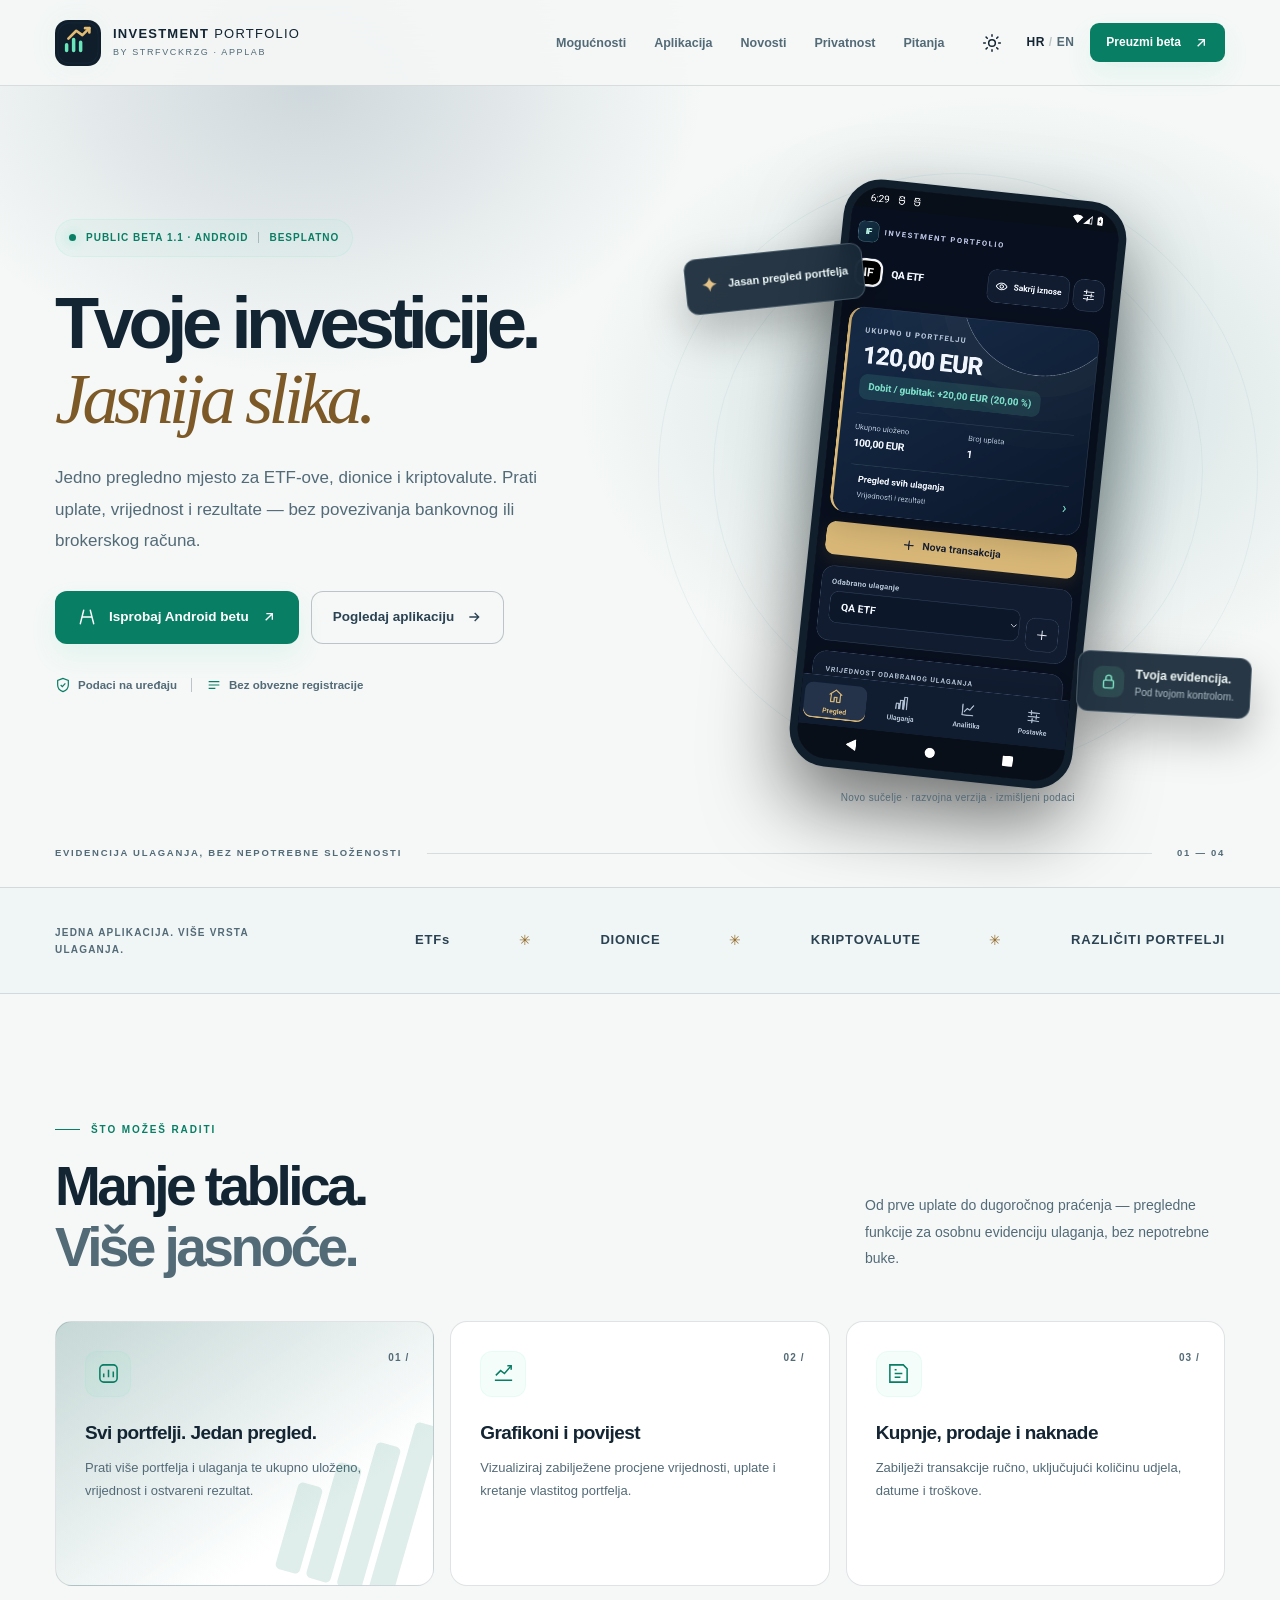
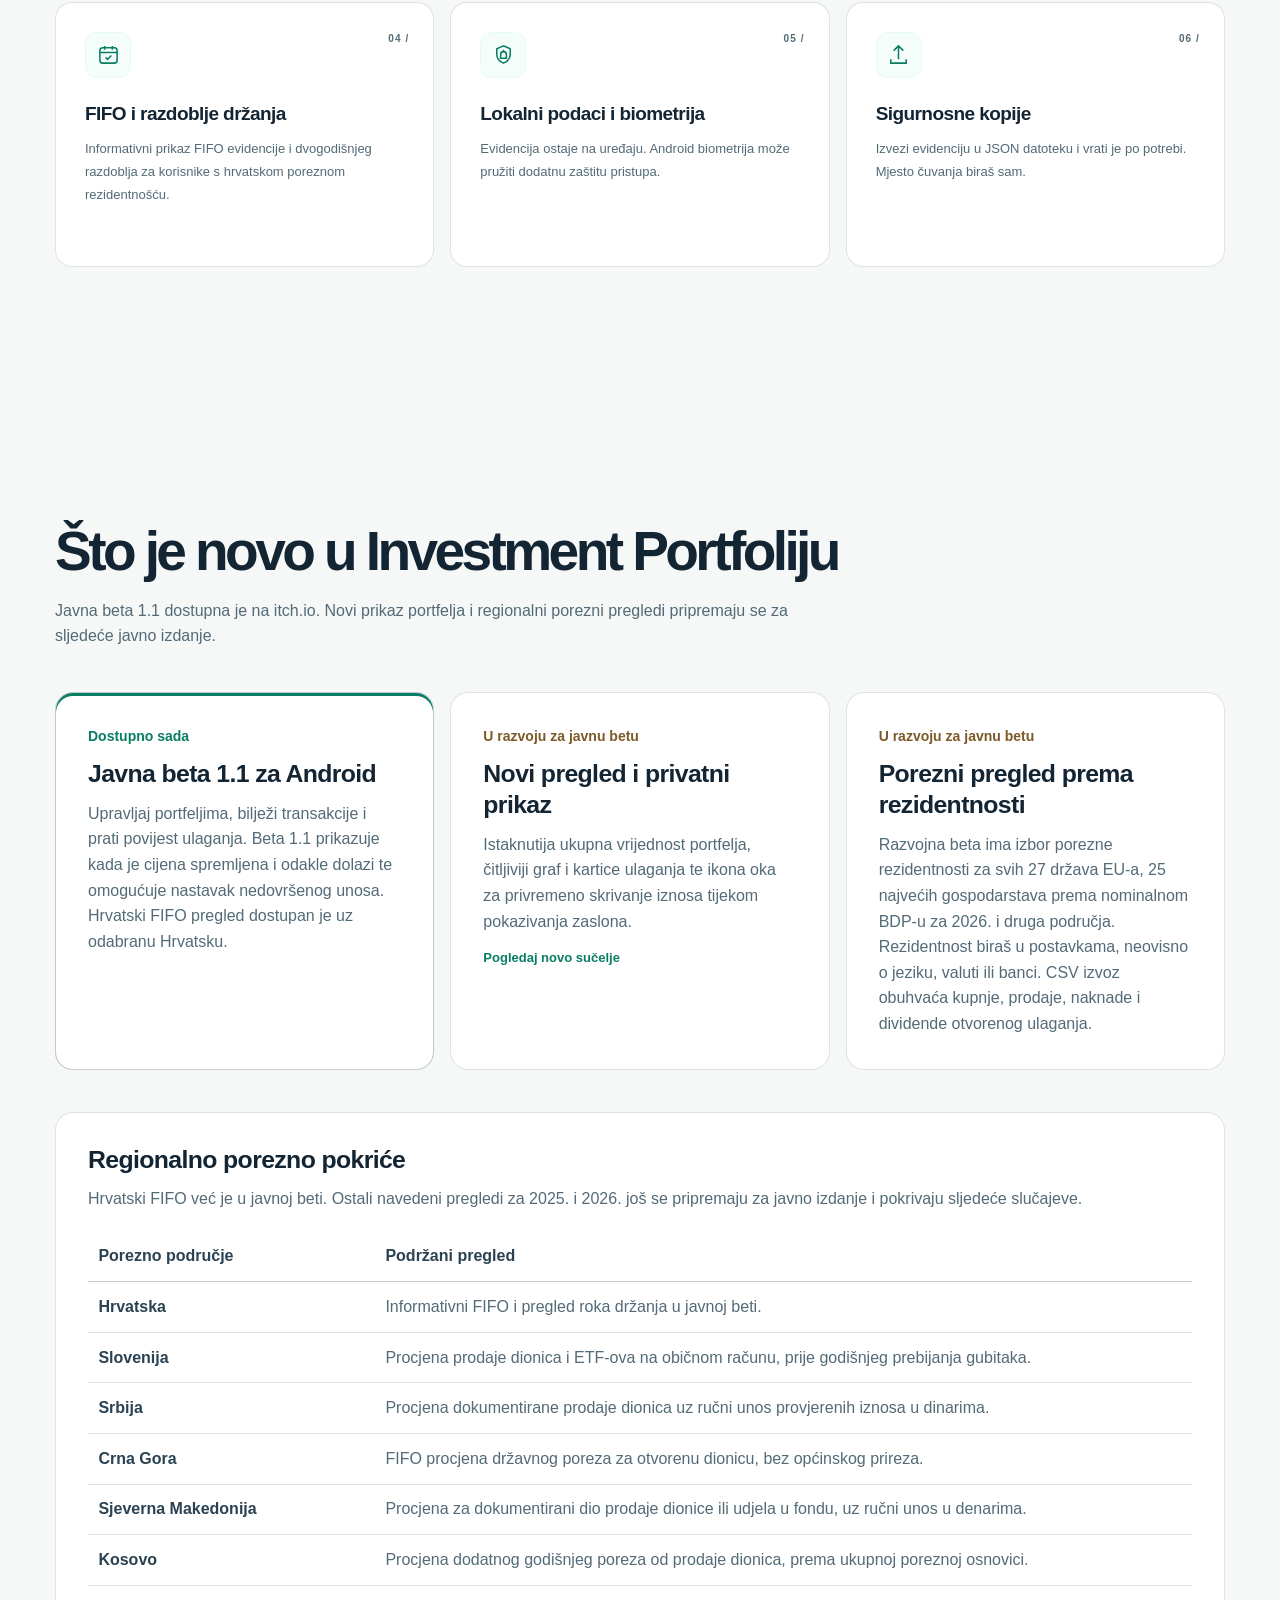
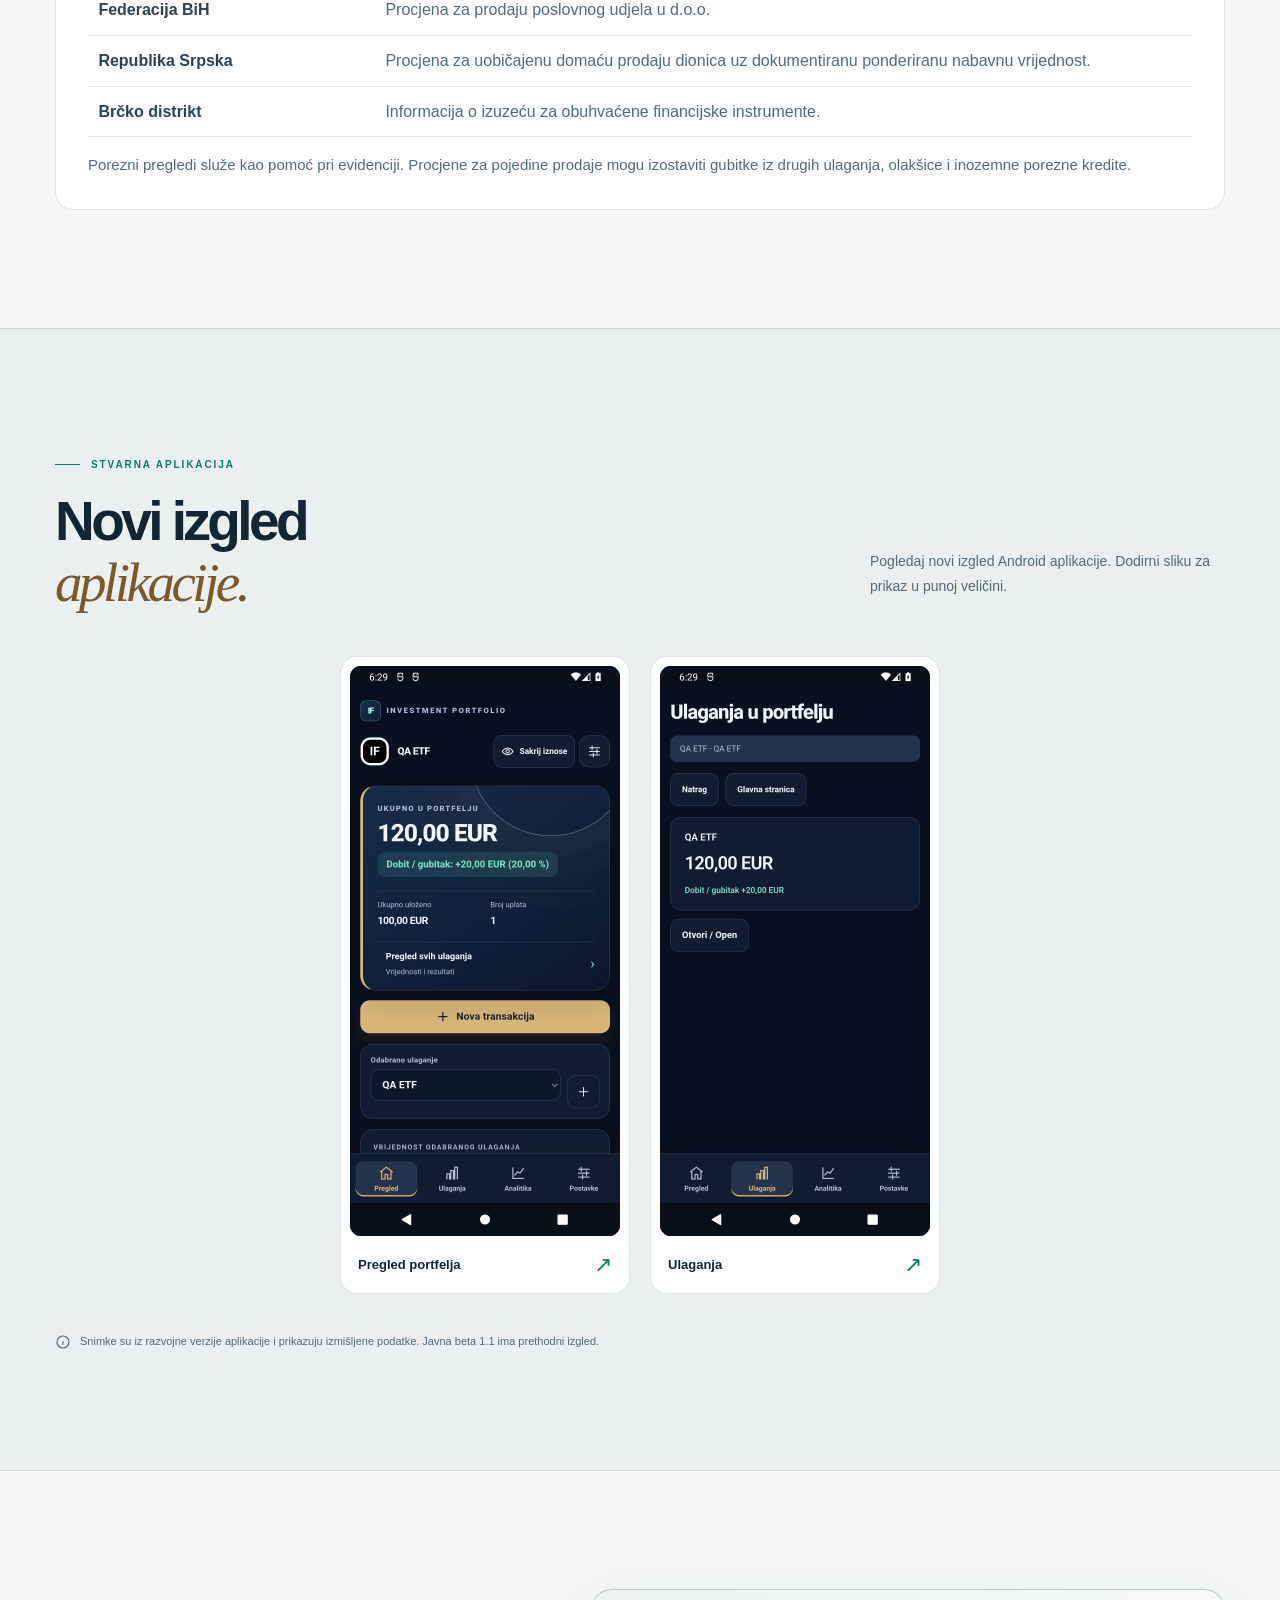
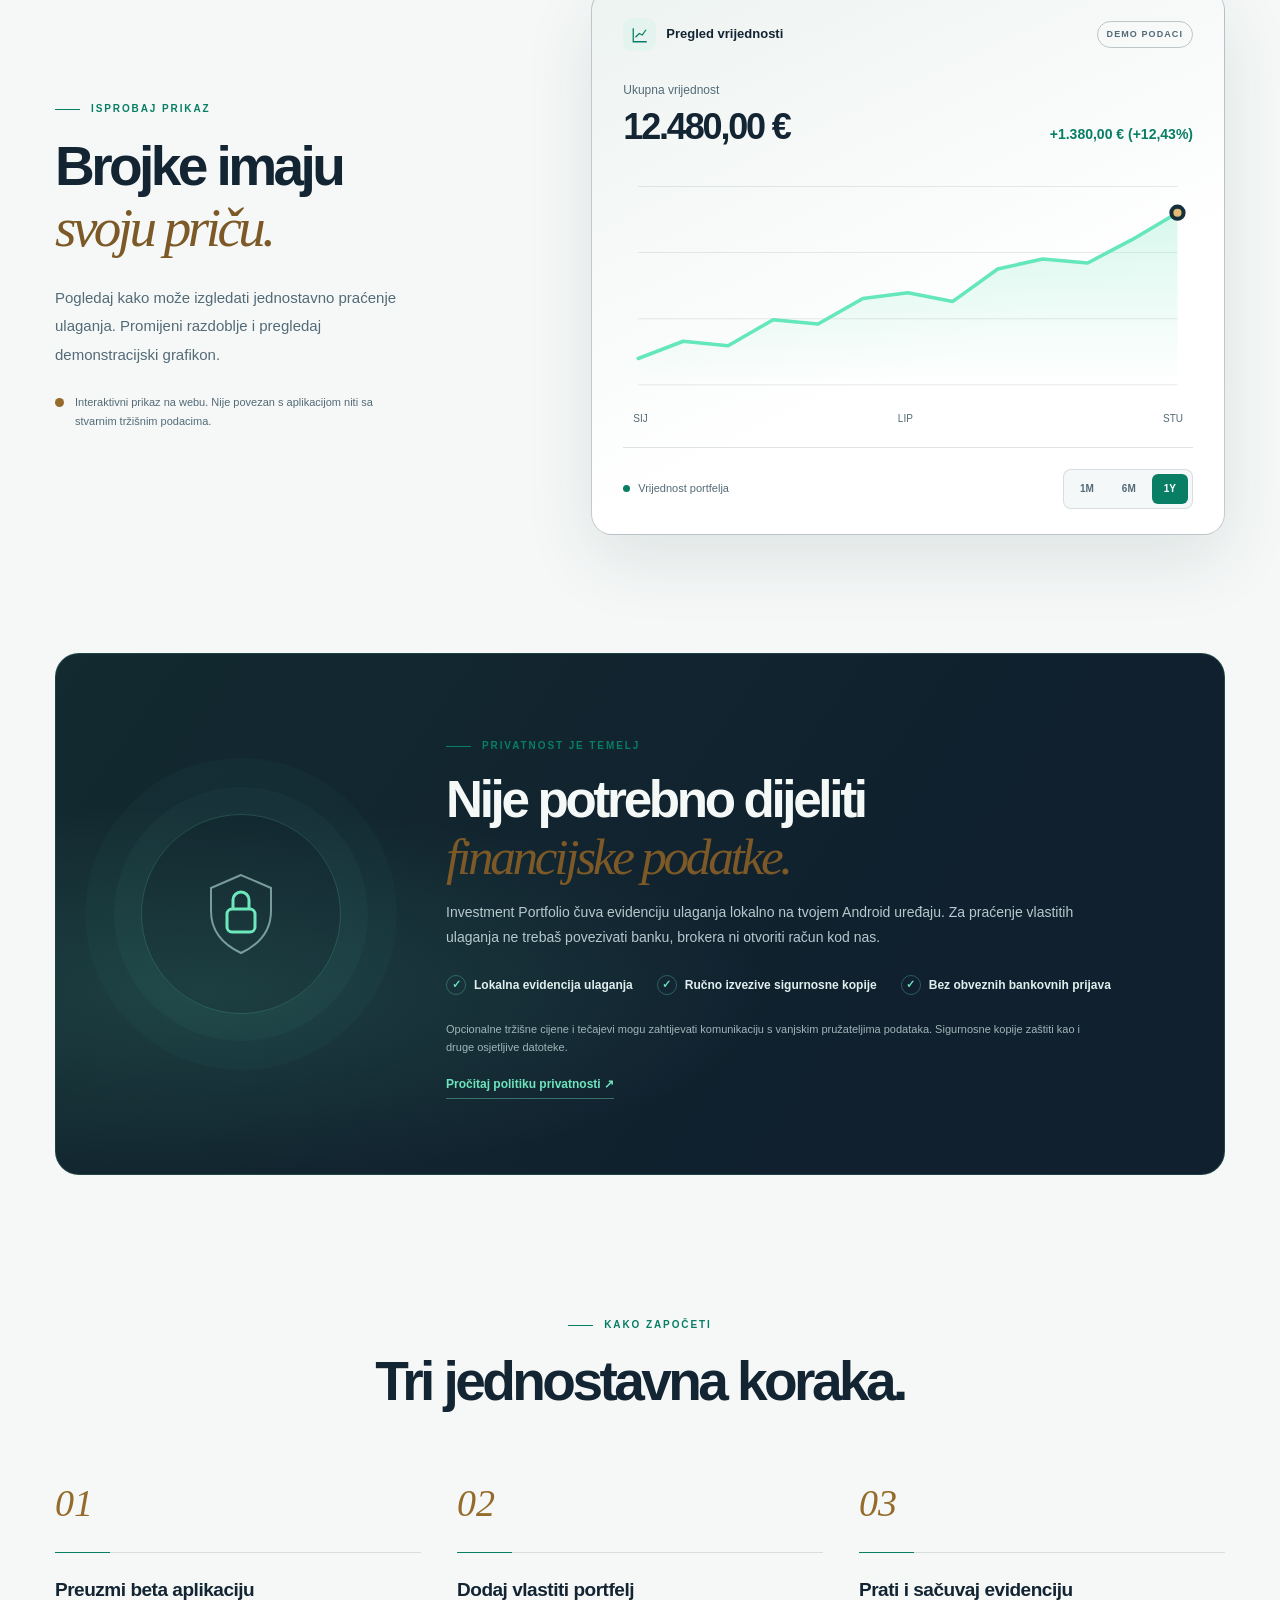
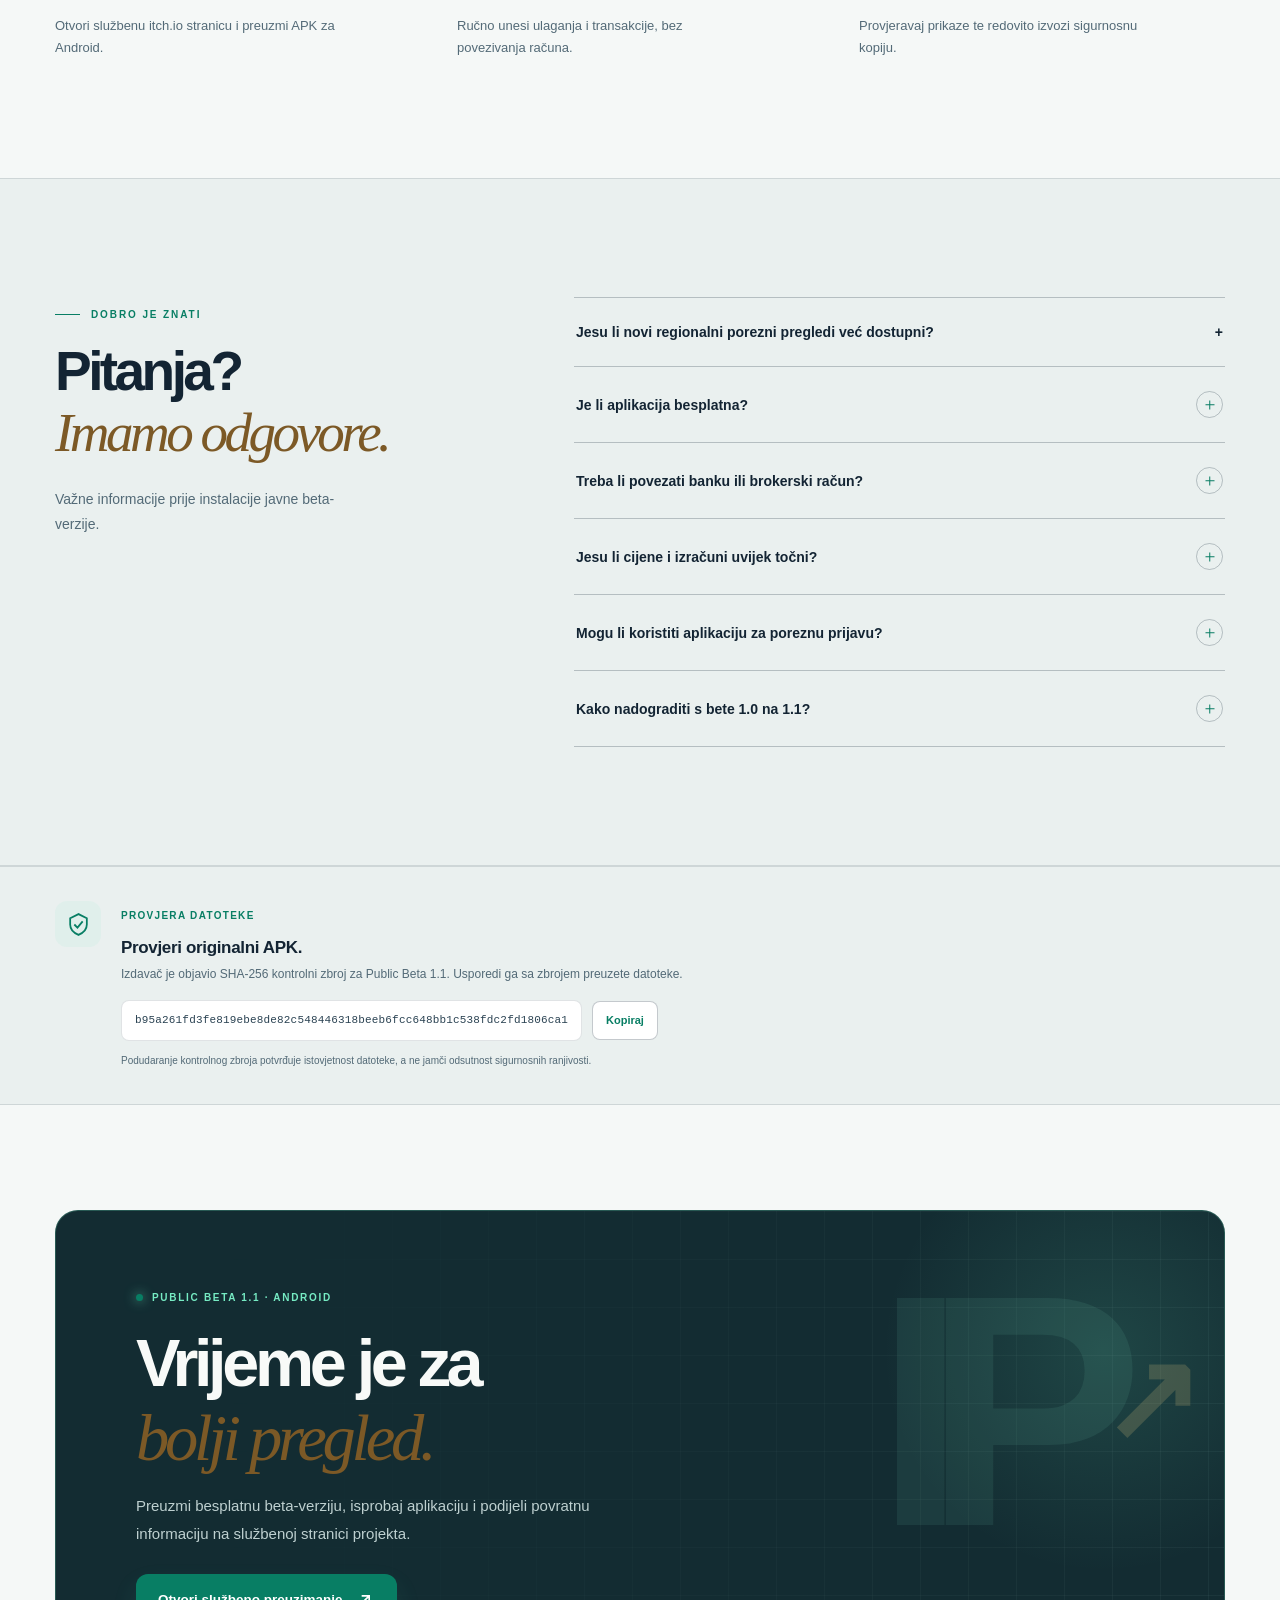
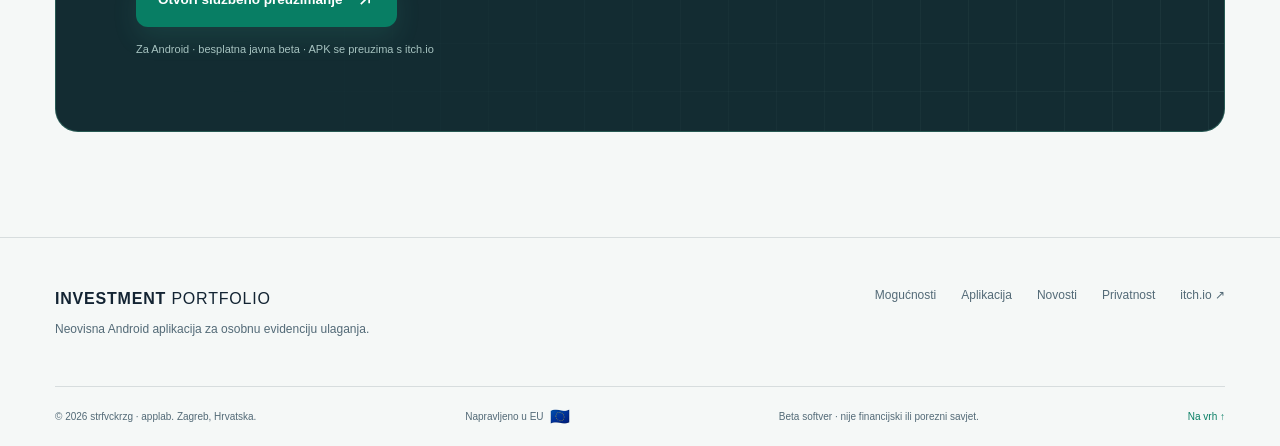
==== commit 1876a04f: "Show the redesigned Android portfolio and investments on the website" ====
--- a/index.html
+++ b/index.html
@@ -54,8 +54,8 @@
   <meta name="twitter:image" content="https://investment-portfolio-app.pages.dev/assets/social-cover.png">
   <title>Investment Portfolio — Investicije pod kontrolom</title>
   <link rel="icon" type="image/svg+xml" href="assets/favicon.svg">
-  <link rel="stylesheet" href="styles.css?v=20261125">
-  <script src="main.js?v=20261125" defer></script>
+  <link rel="stylesheet" href="styles.css?v=20261125-gallery">
+  <script src="main.js?v=20261125-gallery" defer></script>
 </head>
 <body>
   <a class="skip-link" href="#main" data-i18n="skip">Preskoči na sadržaj</a>
@@ -109,9 +109,9 @@
           <div class="hero-orbit orbit-one" aria-hidden="true"></div><div class="hero-orbit orbit-two" aria-hidden="true"></div>
           <div class="glow-ball" aria-hidden="true"></div>
           <div class="floating-label top-floating"><span class="tiny-symbol" aria-hidden="true">✦</span><span data-i18n="floatingOne">Jasan pregled portfelja</span></div>
-          <div class="phone-mockup hero-phone"><div class="phone-top" aria-hidden="true"><span></span></div><img src="assets/01-portfolio.png" alt="Stvarna snimka zaslona aplikacije: vrijednost portfelja i unos procjene vrijednosti; prikazani iznosi su izmišljeni" width="430" height="1168" fetchpriority="high"><div class="phone-bottom" aria-hidden="true"></div></div>
+          <div class="phone-mockup hero-phone"><img src="assets/nova-new-overview.png" alt="Novi pregled portfelja u razvojnoj verziji aplikacije" data-alt-hr="Novi pregled portfelja u razvojnoj verziji aplikacije" data-alt-en="New portfolio overview in the development build" width="1080" height="2280" fetchpriority="high"></div>
           <div class="floating-label bottom-floating"><span class="mini-lock"><svg viewBox="0 0 24 24" fill="none" stroke="currentColor" stroke-width="2" aria-hidden="true"><rect x="5" y="10" width="14" height="11" rx="2"/><path d="M8 10V7a4 4 0 0 1 8 0v3"/></svg></span><span><strong data-i18n="floatingTwo">Tvoja evidencija.</strong><small data-i18n="floatingThree">Pod tvojom kontrolom.</small></span></div>
-          <div class="hero-visual-caption" data-i18n="demoFoot">Stvarna snimka aplikacije · izmišljeni testni podaci</div>
+          <div class="hero-visual-caption" data-i18n="demoFoot">Novo sučelje · razvojna verzija · izmišljeni podaci</div>
         </div>
       </div>
       <div class="container hero-divider"><span data-i18n="heroBottom">EVIDENCIJA ULAGANJA, BEZ NEPOTREBNE SLOŽENOSTI</span><span class="line-long"></span><span>01 — 04</span></div>
@@ -149,6 +149,7 @@
             <p class="release-status" data-i18n="updatesInProgress">U razvoju za javnu betu</p>
             <h3 data-i18n="updatesVisual">Novi pregled i privatni prikaz</h3>
             <p data-i18n="updatesVisualCopy">Istaknutija ukupna vrijednost portfelja, čitljiviji graf i kartice ulaganja te ikona oka za privremeno skrivanje iznosa tijekom pokazivanja zaslona.</p>
+            <a class="release-gallery-link" href="#screenshots" data-i18n="updatesGalleryLink">Pogledaj novo sučelje</a>
           </article>
           <article class="release-card">
             <p class="release-status" data-i18n="updatesInProgress">U razvoju za javnu betu</p>
@@ -180,14 +181,12 @@
 
     <section class="showcase section-space" id="screenshots" aria-labelledby="screensTitle">
       <div class="container">
-        <div class="section-intro showcase-top"><div><span class="section-kicker"><span class="kicker-line"></span><span data-i18n="screensKicker">STVARNA APLIKACIJA</span></span><h2 id="screensTitle"><span data-i18n="screensTitle1">Bez renderiranih obećanja.</span><br><span class="serif-accent" data-i18n="screensTitle2">Pogledaj sučelje.</span></h2></div><div class="gallery-intro"><p data-i18n="screensIntro">Četiri originalne snimke zaslona iz razvojne verzije. Klikni za prikaz u punoj veličini.</p><div class="gallery-controls"><button class="gallery-arrow" id="galleryPrev" type="button" aria-label="Prethodna slika"><svg viewBox="0 0 24 24" fill="none" stroke="currentColor" stroke-width="2"><path d="M19 12H5m6 6-6-6 6-6"/></svg></button><button class="gallery-arrow" id="galleryNext" type="button" aria-label="Sljedeća slika"><svg viewBox="0 0 24 24" fill="none" stroke="currentColor" stroke-width="2"><path d="M5 12h14m-6-6 6 6-6 6"/></svg></button></div></div></div>
-        <div class="gallery" id="gallery" role="list">
-          <button class="screenshot-item" type="button" role="listitem" data-image="assets/01-portfolio.png" data-caption-hr="Pregled portfelja" data-caption-en="Portfolio overview"><span class="screenshot-img"><img src="assets/01-portfolio.png" alt="Pregled portfelja i vrijednosti u aplikaciji" width="430" height="1168" loading="lazy"></span><span class="screenshot-caption"><span><b>01</b><strong data-i18n="shot1">Pregled portfelja</strong></span><span class="corner-arrow">↗</span></span></button>
-          <button class="screenshot-item" type="button" role="listitem" data-image="assets/02-chart.png" data-caption-hr="Grafikoni i povijest" data-caption-en="Charts and history"><span class="screenshot-img"><img src="assets/02-chart.png" alt="Grafikon povijesnih procjena i uplata" width="430" height="1168" loading="lazy"></span><span class="screenshot-caption"><span><b>02</b><strong data-i18n="shot2">Grafikoni i povijest</strong></span><span class="corner-arrow">↗</span></span></button>
-          <button class="screenshot-item" type="button" role="listitem" data-image="assets/03-holding-period.png" data-caption-hr="Dvogodišnje razdoblje" data-caption-en="Two-year holding period"><span class="screenshot-img"><img src="assets/03-holding-period.png" alt="Prikaz dvogodišnjeg razdoblja držanja udjela" width="430" height="1168" loading="lazy"></span><span class="screenshot-caption"><span><b>03</b><strong data-i18n="shot3">Dvogodišnje razdoblje</strong></span><span class="corner-arrow">↗</span></span></button>
-          <button class="screenshot-item" type="button" role="listitem" data-image="assets/04-transaction.png" data-caption-hr="Unos transakcije" data-caption-en="Record a transaction"><span class="screenshot-img"><img src="assets/04-transaction.png" alt="Obrazac za ručni unos investicijske transakcije" width="430" height="1168" loading="lazy"></span><span class="screenshot-caption"><span><b>04</b><strong data-i18n="shot4">Unos transakcije</strong></span><span class="corner-arrow">↗</span></span></button>
-        </div>
-        <p class="gallery-disclaimer"><svg viewBox="0 0 24 24" fill="none" stroke="currentColor" stroke-width="1.7" aria-hidden="true"><circle cx="12" cy="12" r="9"/><path d="M12 11v5m0-8h.01"/></svg><span data-i18n="screensDisclaimer">Snimke prikazuju razvojno/testno sučelje i isključivo izmišljene podatke. Izgled aktualne javne bete može se razlikovati.</span></p>
+        <div class="section-intro showcase-top"><div><span class="section-kicker"><span class="kicker-line"></span><span data-i18n="screensKicker">STVARNA APLIKACIJA</span></span><h2 id="screensTitle"><span data-i18n="screensTitle1">Novi izgled</span><br><span class="serif-accent" data-i18n="screensTitle2">aplikacije.</span></h2></div><div class="gallery-intro"><p data-i18n="screensIntro">Pogledaj novi izgled Android aplikacije. Dodirni sliku za prikaz u punoj veličini.</p><div class="gallery-controls"><button class="gallery-arrow" id="galleryPrev" type="button" aria-label="Prethodna slika"><svg viewBox="0 0 24 24" fill="none" stroke="currentColor" stroke-width="2"><path d="M19 12H5m6 6-6-6 6-6"/></svg></button><button class="gallery-arrow" id="galleryNext" type="button" aria-label="Sljedeća slika"><svg viewBox="0 0 24 24" fill="none" stroke="currentColor" stroke-width="2"><path d="M5 12h14m-6-6 6 6-6 6"/></svg></button></div></div></div>
+        <div class="gallery gallery-two" id="gallery" role="list">
+          <button class="screenshot-item" type="button" role="listitem" data-image="assets/nova-new-overview.png" data-caption-hr="Pregled portfelja" data-caption-en="Portfolio overview"><span class="screenshot-img"><img src="assets/nova-new-overview.png" alt="Novi pregled portfelja s ukupnom vrijednošću i dobiti" data-alt-hr="Novi pregled portfelja s ukupnom vrijednošću i dobiti" data-alt-en="Redesigned overview with the portfolio value and gain" width="1080" height="2280" loading="lazy"></span><span class="screenshot-caption"><strong data-i18n="shot1">Pregled portfelja</strong><span class="corner-arrow" aria-hidden="true">↗</span></span></button>
+          <button class="screenshot-item" type="button" role="listitem" data-image="assets/nova-new-investments.png" data-caption-hr="Ulaganja" data-caption-en="Investments"><span class="screenshot-img"><img src="assets/nova-new-investments.png" alt="Zaslon s popisom ulaganja" data-alt-hr="Zaslon s popisom ulaganja" data-alt-en="Investments screen showing the holdings list" width="1080" height="2280" loading="lazy"></span><span class="screenshot-caption"><strong data-i18n="shot4">Ulaganja</strong><span class="corner-arrow" aria-hidden="true">↗</span></span></button>
+        </div>
+        <p class="gallery-disclaimer"><svg viewBox="0 0 24 24" fill="none" stroke="currentColor" stroke-width="1.7" aria-hidden="true"><circle cx="12" cy="12" r="9"/><path d="M12 11v5m0-8h.01"/></svg><span data-i18n="screensDisclaimer">Snimke su iz razvojne verzije aplikacije i prikazuju izmišljene podatke. Javna beta 1.1 ima prethodni izgled.</span></p>
       </div>
     </section>
 
--- a/styles.css
+++ b/styles.css
@@ -5,7 +5,7 @@
 /* Header */
 .site-header{position:sticky;top:0;z-index:40;background:rgba(8,15,27,.84);border-bottom:1px solid var(--stroke);backdrop-filter:blur(20px);-webkit-backdrop-filter:blur(20px)}body.light .site-header{background:rgba(245,248,247,.90)}.header-inner{height:85px;display:flex;align-items:center;justify-content:space-between;gap:28px}.brand{display:flex;align-items:center;gap:12px;min-width:0}.brand-mark{width:46px;height:46px;display:grid;place-items:center;border-radius:13px;color:var(--soft);flex-shrink:0;background:#101e2c;box-shadow:0 0 30px rgba(105,229,188,.07)}.brand-mark svg{width:42px}.brand-text{display:flex;flex-direction:column;line-height:1.05;white-space:nowrap}.brand-text strong{font-size:13px;font-weight:840;letter-spacing:.095em;color:var(--text)}.brand-text strong span{font-weight:450;margin-left:5px}.brand-text small{margin-top:7px;font-size:9px;letter-spacing:.18em;text-transform:uppercase;color:var(--muted)}.nav-links{display:flex;align-items:center;gap:28px;margin-left:auto}.nav-links a{color:var(--muted);font-size:12.5px;font-weight:610;transition:color .2s}.nav-links a:hover{color:var(--text)}.header-actions{display:flex;align-items:center;gap:10px}.icon-button,.lang-button,.menu-button{border:0;background:transparent;color:var(--text);border-radius:9px}.icon-button{width:38px;height:38px;display:grid;place-items:center}.icon-button:hover,.lang-button:hover{background:var(--surface-2)}.icon-button svg{width:20px}.lang-button{padding:9px 6px;font-weight:760;font-size:12px;letter-spacing:.04em}.lang-current{color:var(--text)}.lang-other{color:var(--muted)}.lang-divider{color:var(--stroke-hi);padding:0 4px}.button{display:inline-flex;align-items:center;justify-content:center;gap:12px;min-height:53px;border:1px solid transparent;border-radius:12px;padding:14px 21px;font-weight:755;font-size:13.5px;line-height:1.35;white-space:nowrap;transition:transform .2s,background-color .2s,border-color .2s,box-shadow .2s}.button:hover{transform:translateY(-2px)}.button.primary{background:var(--mint);color:#071e1c;box-shadow:0 12px 26px rgba(77,213,170,.11)}body.light .button.primary{color:white}.button.primary:hover{background:var(--mint-hover);box-shadow:0 14px 35px rgba(77,213,170,.20)}.button.secondary{background:rgba(255,255,255,.018);color:var(--soft);border-color:var(--stroke-hi)}.button.secondary:hover{border-color:var(--mint);color:var(--text)}.button.small{min-height:39px;padding:10px 15px;border-radius:9px;font-size:12px}.button svg{width:20px;height:20px;flex-shrink:0}.button svg.button-icon{width:16px;height:16px}.menu-button{display:none;width:40px;height:40px;align-items:center;flex-direction:column;justify-content:center;gap:5px;border:1px solid var(--stroke)}.menu-button span{height:2px;width:20px;background:var(--text);border-radius:2px}.mobile-menu{background:var(--bg-alt);padding:10px 28px 24px;border-top:1px solid var(--stroke)}.mobile-menu:not([hidden]){display:grid;gap:0}.mobile-menu a{padding:12px 0;border-bottom:1px solid var(--stroke);font-weight:650;font-size:14px}
 /* Hero */
-.hero{padding:78px 0 0;overflow:hidden}.hero-layout{display:grid;grid-template-columns:1.05fr .95fr;min-height:655px;align-items:center;gap:45px}.hero-copy{padding-bottom:70px;position:relative;z-index:2}.eyebrow,.section-kicker{display:inline-flex;align-items:center;gap:11px;text-transform:uppercase;color:var(--mint);font-size:10px;font-weight:825;letter-spacing:.19em}.launch-label{background:rgba(105,229,188,.055);border:1px solid rgba(105,229,188,.14);border-radius:100px;padding:10px 13px;gap:10px;letter-spacing:.10em;font-size:10px}.status-dot{display:inline-block;width:7px;height:7px;border-radius:50%;background:var(--mint);box-shadow:0 0 12px rgba(105,229,188,.8);flex:none}.eyebrow-sep{height:11px;width:1px;background:var(--stroke-hi)}.hero h1{font-size:clamp(54px,5.65vw,88px);line-height:1.04;letter-spacing:-.075em;margin:29px 0 25px;font-weight:780;white-space:nowrap}.hero h1 .serif-accent{white-space:nowrap}.hero-description{font-size:17px;line-height:1.85;color:var(--muted);max-width:500px;margin:0 0 34px}.hero-cta{display:flex;flex-wrap:wrap;gap:12px;align-items:center}.hero-assurance{margin-top:32px;display:flex;flex-wrap:wrap;gap:14px;align-items:center;color:var(--muted);font-size:11.5px;font-weight:550}.hero-assurance>span{display:inline-flex;align-items:center;gap:7px}.hero-assurance svg{width:16px;height:16px;color:var(--mint)}.hero-assurance i{height:14px;width:1px;background:var(--stroke-hi)}.hero-visual{height:650px;position:relative;display:flex;justify-content:center;align-items:flex-start}.hero-orbit{position:absolute;border:1px solid rgba(122,174,187,.12);border-radius:50%;width:600px;height:600px;top:1%;left:50%;transform:translateX(-50%)}.orbit-two{width:490px;height:490px;top:9%}.glow-ball{position:absolute;width:370px;height:430px;background:radial-gradient(ellipse,rgba(53,153,147,.22),rgba(23,83,94,.05) 64%,transparent 73%);filter:blur(16px);top:12%;left:19%}.phone-mockup{position:relative;background:#03070e;border:8px solid #111e2c;border-radius:38px;box-shadow:0 35px 80px rgba(0,0,0,.55),inset 0 0 0 1px rgba(255,255,255,.10),0 0 0 1px rgba(189,215,229,.16);overflow:hidden;flex:none}.hero-phone{width:284px;height:590px;top:22px;transform:rotate(6deg);transition:transform .55s}.hero-phone:hover{transform:rotate(2deg) translateY(-8px)}.phone-mockup img{width:100%;height:100%;object-fit:cover;object-position:top;background:#0e1927}.phone-top{z-index:2;position:absolute;left:50%;top:10px;transform:translateX(-50%);height:12px;width:88px;background:#050a12;border-radius:20px;display:grid;place-items:center}.phone-top span{width:24px;height:3px;background:#182738;border-radius:5px}.phone-bottom{position:absolute;bottom:8px;left:50%;transform:translateX(-50%);width:74px;height:4px;border-radius:99px;background:rgba(255,255,255,.5)}.floating-label{position:absolute;z-index:3;display:flex;align-items:center;gap:11px;border:1px solid rgba(189,215,229,.24);background:rgba(24,40,55,.93);color:#ecf7f7;box-shadow:0 20px 45px rgba(0,0,0,.25);backdrop-filter:blur(14px);border-radius:12px;padding:12px 15px;font-size:11px;font-weight:650}.top-floating{top:84px;left:-6px;transform:rotate(-6deg)}.tiny-symbol{font-size:19px;color:#e3c387}.bottom-floating{bottom:101px;right:-25px;transform:rotate(3deg)}.bottom-floating strong{display:block;color:#f2fbf9;font-size:12px}.bottom-floating small{display:block;color:#aebfc8;font-size:10px;font-weight:500}.mini-lock{display:grid;place-items:center;width:31px;height:31px;border-radius:9px;background:rgba(98,229,183,.12);color:#7ce4c4}.mini-lock svg{width:17px}.hero-visual-caption{position:absolute;bottom:11px;color:var(--muted);font-size:10px;letter-spacing:.035em;text-align:center}.hero-divider{height:68px;display:flex;align-items:center;gap:25px;color:var(--muted);font-size:9.5px;letter-spacing:.18em;font-weight:660}.line-long{height:1px;background:var(--stroke);flex:1}
+.hero{padding:78px 0 0;overflow:hidden}.hero-layout{display:grid;grid-template-columns:1.05fr .95fr;min-height:655px;align-items:center;gap:45px}.hero-copy{padding-bottom:70px;position:relative;z-index:2}.eyebrow,.section-kicker{display:inline-flex;align-items:center;gap:11px;text-transform:uppercase;color:var(--mint);font-size:10px;font-weight:825;letter-spacing:.19em}.launch-label{background:rgba(105,229,188,.055);border:1px solid rgba(105,229,188,.14);border-radius:100px;padding:10px 13px;gap:10px;letter-spacing:.10em;font-size:10px}.status-dot{display:inline-block;width:7px;height:7px;border-radius:50%;background:var(--mint);box-shadow:0 0 12px rgba(105,229,188,.8);flex:none}.eyebrow-sep{height:11px;width:1px;background:var(--stroke-hi)}.hero h1{font-size:clamp(54px,5.65vw,88px);line-height:1.04;letter-spacing:-.075em;margin:29px 0 25px;font-weight:780;white-space:nowrap}.hero h1 .serif-accent{white-space:nowrap}.hero-description{font-size:17px;line-height:1.85;color:var(--muted);max-width:500px;margin:0 0 34px}.hero-cta{display:flex;flex-wrap:wrap;gap:12px;align-items:center}.hero-assurance{margin-top:32px;display:flex;flex-wrap:wrap;gap:14px;align-items:center;color:var(--muted);font-size:11.5px;font-weight:550}.hero-assurance>span{display:inline-flex;align-items:center;gap:7px}.hero-assurance svg{width:16px;height:16px;color:var(--mint)}.hero-assurance i{height:14px;width:1px;background:var(--stroke-hi)}.hero-visual{height:650px;position:relative;display:flex;justify-content:center;align-items:flex-start}.hero-orbit{position:absolute;border:1px solid rgba(122,174,187,.12);border-radius:50%;width:600px;height:600px;top:1%;left:50%;transform:translateX(-50%)}.orbit-two{width:490px;height:490px;top:9%}.glow-ball{position:absolute;width:370px;height:430px;background:radial-gradient(ellipse,rgba(53,153,147,.22),rgba(23,83,94,.05) 64%,transparent 73%);filter:blur(16px);top:12%;left:19%}.phone-mockup{position:relative;background:#03070e;border:8px solid #111e2c;border-radius:38px;box-shadow:0 35px 80px rgba(0,0,0,.55),inset 0 0 0 1px rgba(255,255,255,.10),0 0 0 1px rgba(189,215,229,.16);overflow:hidden;flex:none}.hero-phone{width:284px;height:590px;top:22px;transform:rotate(6deg);transition:transform .55s}.hero-phone:hover{transform:rotate(2deg) translateY(-8px)}.phone-mockup img{width:100%;height:100%;object-fit:cover;object-position:top;background:#0e1927}.floating-label{position:absolute;z-index:3;display:flex;align-items:center;gap:11px;border:1px solid rgba(189,215,229,.24);background:rgba(24,40,55,.93);color:#ecf7f7;box-shadow:0 20px 45px rgba(0,0,0,.25);backdrop-filter:blur(14px);border-radius:12px;padding:12px 15px;font-size:11px;font-weight:650}.top-floating{top:84px;left:-6px;transform:rotate(-6deg)}.tiny-symbol{font-size:19px;color:#e3c387}.bottom-floating{bottom:101px;right:-25px;transform:rotate(3deg)}.bottom-floating strong{display:block;color:#f2fbf9;font-size:12px}.bottom-floating small{display:block;color:#aebfc8;font-size:10px;font-weight:500}.mini-lock{display:grid;place-items:center;width:31px;height:31px;border-radius:9px;background:rgba(98,229,183,.12);color:#7ce4c4}.mini-lock svg{width:17px}.hero-visual-caption{position:absolute;bottom:11px;color:var(--muted);font-size:10px;letter-spacing:.035em;text-align:center}.hero-divider{height:68px;display:flex;align-items:center;gap:25px;color:var(--muted);font-size:9.5px;letter-spacing:.18em;font-weight:660}.line-long{height:1px;background:var(--stroke);flex:1}
 /* Ticker */
 .ticker-section{border-top:1px solid var(--stroke);border-bottom:1px solid var(--stroke);background:rgba(121,158,180,.035)}.ticker-row{display:flex;align-items:center;gap:40px;justify-content:space-between;min-height:105px}.ticker-row>span{color:var(--muted);font-size:10px;font-weight:680;letter-spacing:.12em;max-width:195px;line-height:1.7}.ticker-tags{display:flex;justify-content:space-between;align-items:center;flex:1;gap:24px;max-width:810px;color:var(--soft);font-weight:750;font-size:13px;letter-spacing:.065em}.ticker-tags b{font-size:14px;font-weight:400;color:var(--gold)}
 /* Common */
@@ -13,7 +13,7 @@
 /* Features */
 .features{background:var(--bg)}.feature-grid{display:grid;grid-template-columns:repeat(3,minmax(0,1fr));gap:16px}.feature-card{padding:29px 29px 31px;min-height:265px;background:var(--surface);border:1px solid var(--stroke);border-radius:17px;position:relative;overflow:hidden;transition:transform .22s,border-color .22s}.feature-card:hover{transform:translateY(-4px);border-color:rgba(105,229,188,.36)}.feature-icon{width:46px;height:46px;display:grid;place-items:center;background:rgba(105,229,188,.075);color:var(--mint);border:1px solid rgba(105,229,188,.10);border-radius:12px}.feature-icon svg{width:23px;height:23px}.feature-id{position:absolute;right:24px;top:28px;color:var(--muted);font-size:10px;font-weight:780;letter-spacing:.11em}.feature-card h3{font-size:19px;letter-spacing:-.03em;line-height:1.3;margin:24px 0 12px;font-weight:760;max-width:280px}.feature-card p{font-size:13px;color:var(--muted);line-height:1.75;margin:0;max-width:320px}.card-highlight{background:linear-gradient(145deg,rgba(55,119,115,.25),var(--surface) 72%)}.card-motif{position:absolute;display:flex;align-items:end;gap:7px;bottom:-3px;right:15px;opacity:.13;transform:rotate(16deg)}.card-motif span{display:block;width:25px;height:90px;border-radius:5px;background:var(--mint)}.card-motif span:nth-child(2){height:120px}.card-motif span:nth-child(3){height:150px}.card-motif span:nth-child(4){height:180px}
 /* Screenshots */
-.showcase{background:var(--bg-alt);border-top:1px solid var(--stroke);border-bottom:1px solid var(--stroke);overflow:hidden}.showcase-top{display:flex;justify-content:space-between;align-items:end;gap:36px}.gallery-intro{max-width:355px}.gallery-intro p{font-size:14px;color:var(--muted);line-height:1.8}.gallery-controls{display:flex;gap:10px;margin-top:18px}.gallery-arrow{display:grid;place-items:center;width:43px;height:43px;background:var(--surface);border:1px solid var(--stroke-hi);border-radius:50%;color:var(--text);transition:background .2s,border .2s}.gallery-arrow:hover{border-color:var(--mint);background:var(--surface-2)}.gallery-arrow svg{width:17px}.gallery{display:flex;overflow-x:auto;gap:20px;padding:0 0 17px;scroll-snap-type:x mandatory;scrollbar-width:thin;scrollbar-color:var(--stroke-hi) transparent}.screenshot-item{flex:0 0 calc((100% - 60px)/4);min-width:220px;border:1px solid var(--stroke);background:var(--surface);color:var(--text);border-radius:17px;padding:9px;text-align:left;scroll-snap-align:start;overflow:hidden;transition:border-color .25s,transform .25s}.screenshot-item:hover{border-color:var(--mint);transform:translateY(-2px)}.screenshot-img{display:block;aspect-ratio:430/760;background:#101b2b;border-radius:11px;overflow:hidden;position:relative}.screenshot-img::after{content:"";position:absolute;inset:auto 0 0;height:40px;background:linear-gradient(transparent,rgba(7,14,24,.38))}.screenshot-img img{height:100%;width:100%;object-fit:cover;object-position:top;transition:transform .45s}.screenshot-item:hover img{transform:scale(1.035)}.screenshot-caption{padding:18px 8px 8px;display:flex;align-items:center;justify-content:space-between;gap:8px}.screenshot-caption>span:first-child{display:flex;flex-direction:column;gap:2px}.screenshot-caption b{font-size:10px;color:var(--mint);letter-spacing:.1em}.screenshot-caption strong{font-size:13px;font-weight:700;white-space:normal}.corner-arrow{color:var(--mint);font-size:22px;line-height:1}.gallery-disclaimer{display:flex;align-items:start;gap:9px;color:var(--muted);font-size:11px;line-height:1.8;margin:21px 0 0}.gallery-disclaimer svg{width:16px;min-width:16px;margin-top:2px}
+.showcase{background:var(--bg-alt);border-top:1px solid var(--stroke);border-bottom:1px solid var(--stroke);overflow:hidden}.showcase-top{display:flex;justify-content:space-between;align-items:end;gap:36px}.gallery-intro{max-width:355px}.gallery-intro p{font-size:14px;color:var(--muted);line-height:1.8}.gallery-controls{display:flex;gap:10px;margin-top:18px}.gallery-arrow{display:grid;place-items:center;width:43px;height:43px;background:var(--surface);border:1px solid var(--stroke-hi);border-radius:50%;color:var(--text);transition:background .2s,border .2s}.gallery-arrow:hover{border-color:var(--mint);background:var(--surface-2)}.gallery-arrow svg{width:17px}.gallery{display:flex;overflow-x:auto;gap:20px;padding:0 0 17px;scroll-snap-type:x mandatory;scrollbar-width:thin;scrollbar-color:var(--stroke-hi) transparent}.screenshot-item{flex:0 0 calc((100% - 60px)/4);min-width:220px;border:1px solid var(--stroke);background:var(--surface);color:var(--text);border-radius:17px;padding:9px;text-align:left;scroll-snap-align:start;overflow:hidden;transition:border-color .25s,transform .25s}.screenshot-item:hover{border-color:var(--mint);transform:translateY(-2px)}.screenshot-img{display:block;aspect-ratio:1080/2280;background:#101b2b;border-radius:11px;overflow:hidden;position:relative}.screenshot-img img{height:100%;width:100%;object-fit:cover;object-position:top;transition:transform .45s}.screenshot-item:hover img{transform:scale(1.035)}.screenshot-caption{padding:18px 8px 8px;display:flex;align-items:center;justify-content:space-between;gap:8px}.screenshot-caption strong{font-size:13px;font-weight:700;white-space:normal}.corner-arrow{color:var(--mint);font-size:22px;line-height:1}.gallery-disclaimer{display:flex;align-items:start;gap:9px;color:var(--muted);font-size:11px;line-height:1.8;margin:21px 0 0}.gallery-disclaimer svg{width:16px;min-width:16px;margin-top:2px}
 /* Demo */
 .demo-layout{display:grid;grid-template-columns:.72fr 1fr;align-items:center;gap:80px}.demo-copy>p{font-size:15px;line-height:1.9;color:var(--muted);max-width:365px;margin:26px 0 24px}.demo-label{display:flex;align-items:flex-start;gap:11px;color:var(--muted);max-width:360px;font-size:11px;line-height:1.75}.demo-beacon{width:9px;height:9px;flex:none;border-radius:50%;background:var(--gold);margin-top:5px}.dashboard-demo{background:linear-gradient(155deg,var(--surface-2),var(--surface) 64%);border:1px solid var(--stroke-hi);border-radius:21px;box-shadow:var(--shadow);padding:28px 31px 25px;overflow:hidden}.demo-panel-head{display:flex;align-items:center;gap:10px;font-size:13px;font-weight:700}.demo-panel-icon{width:33px;height:33px;background:rgba(105,229,188,.08);display:grid;place-items:center;border-radius:9px;color:var(--mint)}.demo-panel-icon svg{width:18px}.demo-fake{margin-left:auto;border:1px solid var(--stroke-hi);font-size:9px;color:var(--muted);border-radius:50px;padding:5px 9px;letter-spacing:.12em;white-space:nowrap}.demo-data-top{display:flex;align-items:end;justify-content:space-between;gap:8px;margin:30px 0 7px}.demo-data-top>div{display:grid}.demo-data-top small{color:var(--muted);font-size:12px}.demo-data-top strong{font-size:36px;letter-spacing:-.06em;margin-top:4px;line-height:1.25}.demo-gain{font-size:14px;font-weight:770;color:var(--mint);white-space:nowrap;padding-bottom:4px}.demo-gain small{font-size:11px;font-weight:550}.chart-holder{margin:12px 0 20px}.chart-holder svg{display:block;width:100%;height:auto;overflow:visible;color:var(--soft)}.chart-holder #chartArea,.chart-holder #chartLine,.chart-holder #chartDot{transition:d .38s ease,cx .38s ease,cy .38s ease}.chart-axis{display:flex;justify-content:space-between;color:var(--muted);font-size:10px;margin-top:-5px;padding:0 10px}.chart-footer{border-top:1px solid var(--stroke);padding-top:21px;display:flex;justify-content:space-between;align-items:center;gap:10px}.chart-legend{display:flex;align-items:center;gap:8px;font-size:11px;color:var(--muted)}.legend-dot{width:7px;height:7px;border-radius:50%;background:var(--mint)}.period-tabs{display:flex;gap:4px;background:rgba(128,165,169,.08);border-radius:8px;padding:4px;border:1px solid var(--stroke)}.period-tabs button{border:none;background:transparent;color:var(--muted);padding:7px 12px;border-radius:6px;font-size:10px;font-weight:775}.period-tabs button[aria-pressed=true]{background:var(--mint);color:#071d1a}body.light .period-tabs button[aria-pressed=true]{color:white}
 /* Privacy */
@@ -120,3 +120,12 @@
   .release-coverage td { padding-inline: .3rem; }
   .release-coverage th:first-child { width: 34%; }
 }
+
+.release-gallery-link{display:inline-block;margin-top:14px;color:var(--mint);font-size:13px;font-weight:700;text-underline-offset:3px}
+.release-gallery-link:hover{text-decoration:underline}
+
+@media(min-width:651px){
+  .gallery-two{justify-content:center}
+  .gallery-two .screenshot-item{flex:0 0 min(36%, 290px)}
+  .showcase:has(.gallery-two) .gallery-controls{display:none}
+}
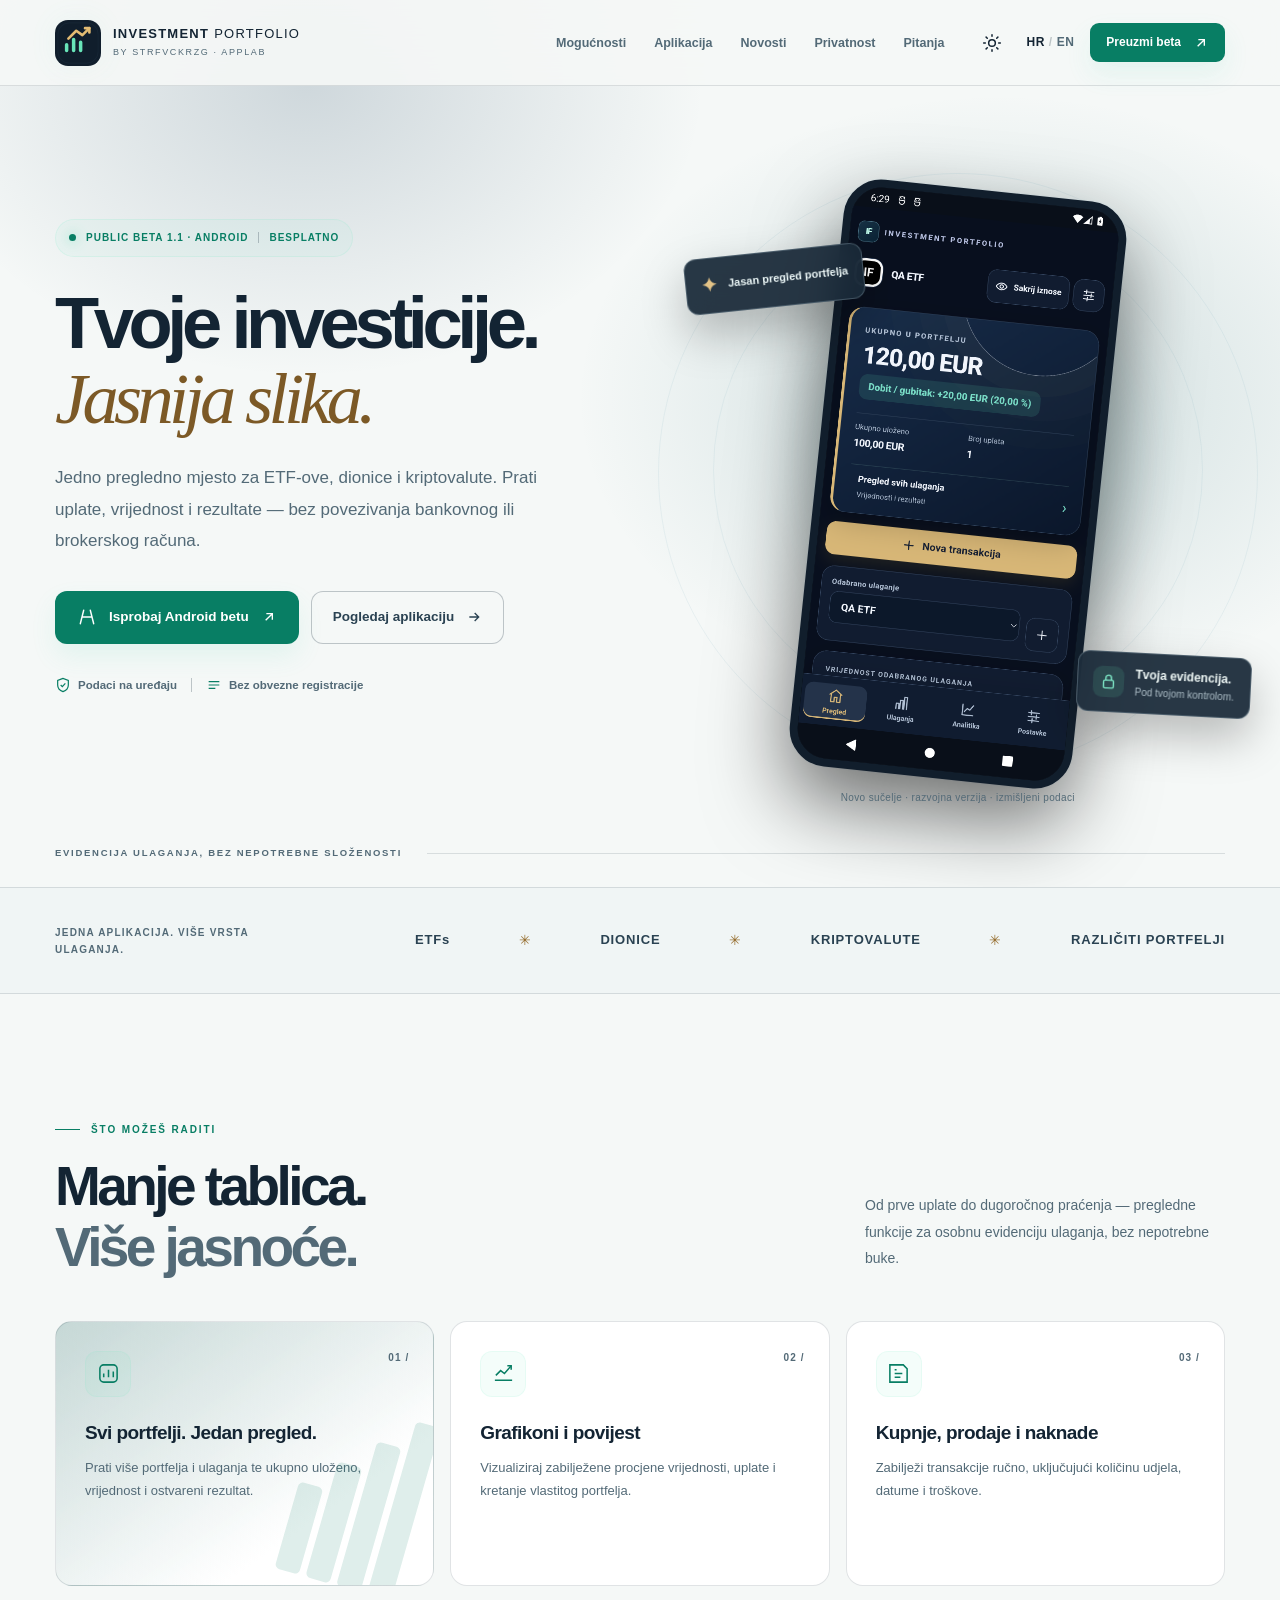
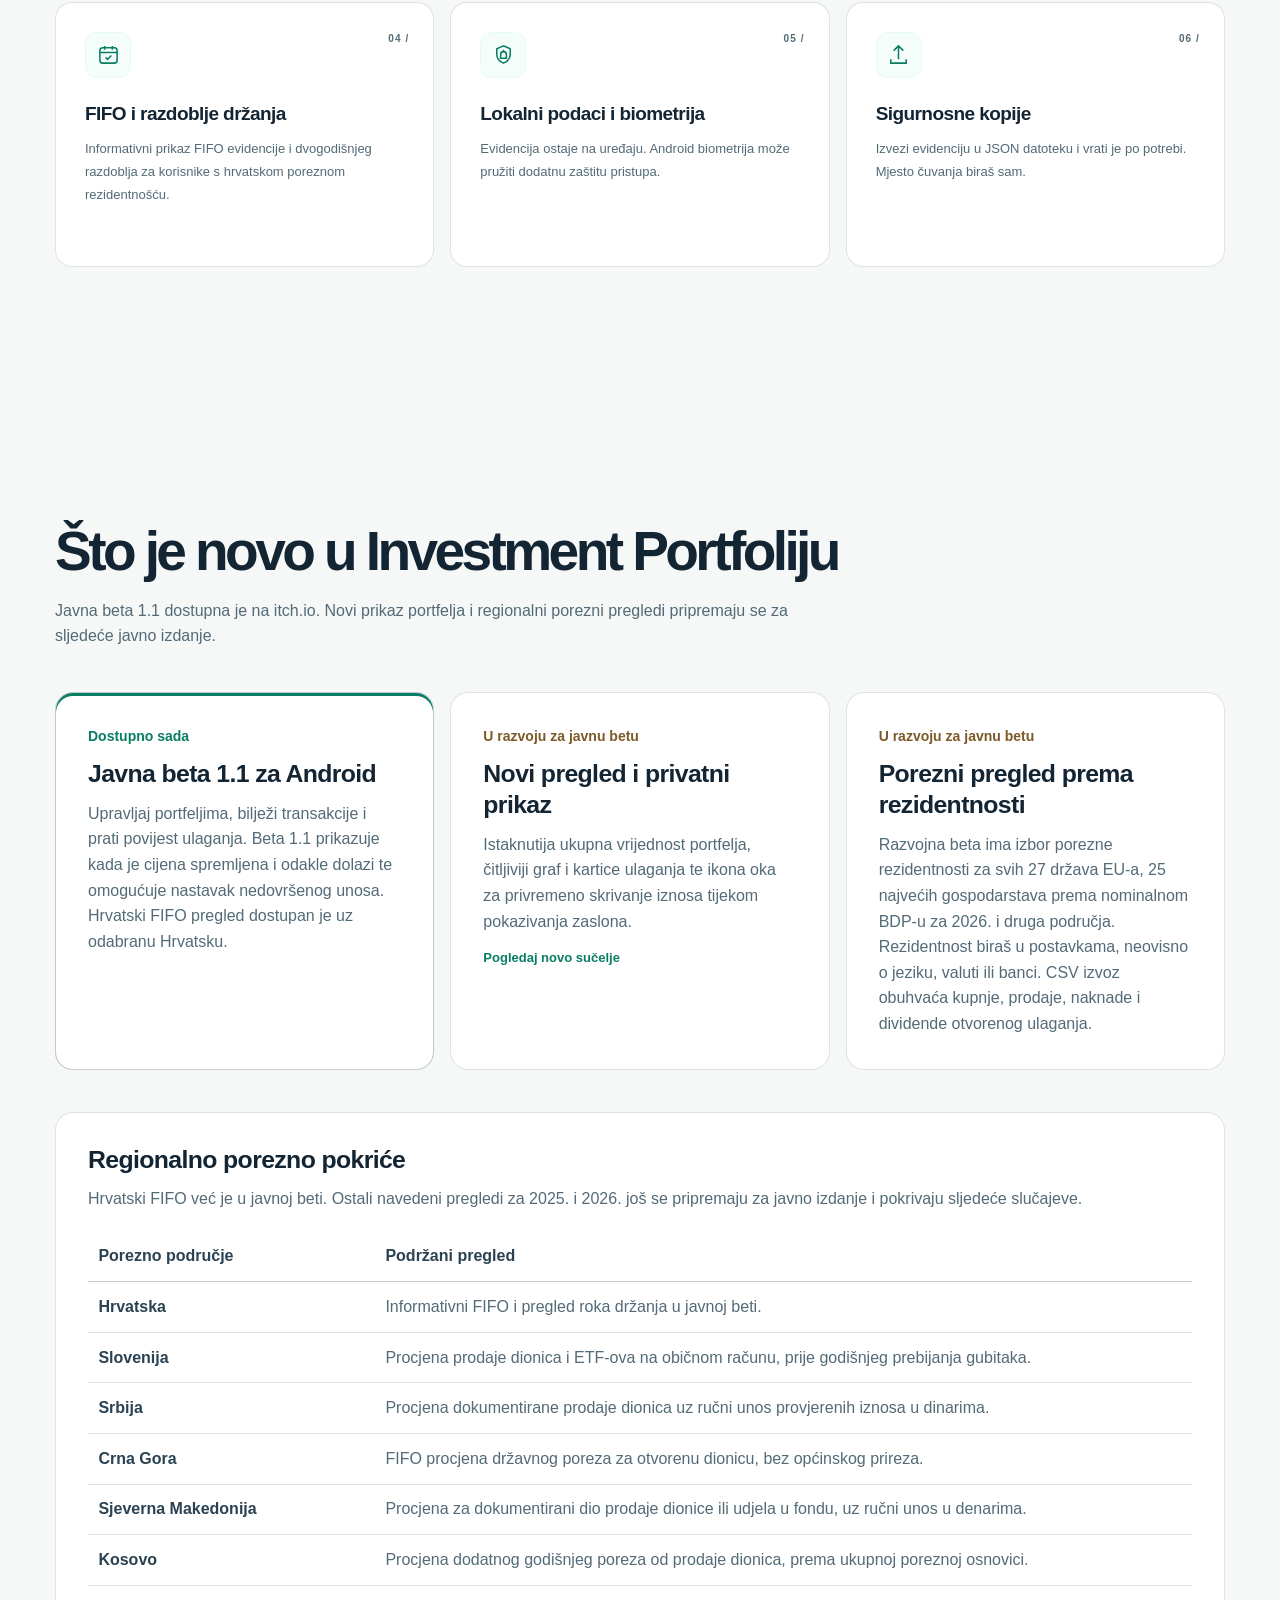
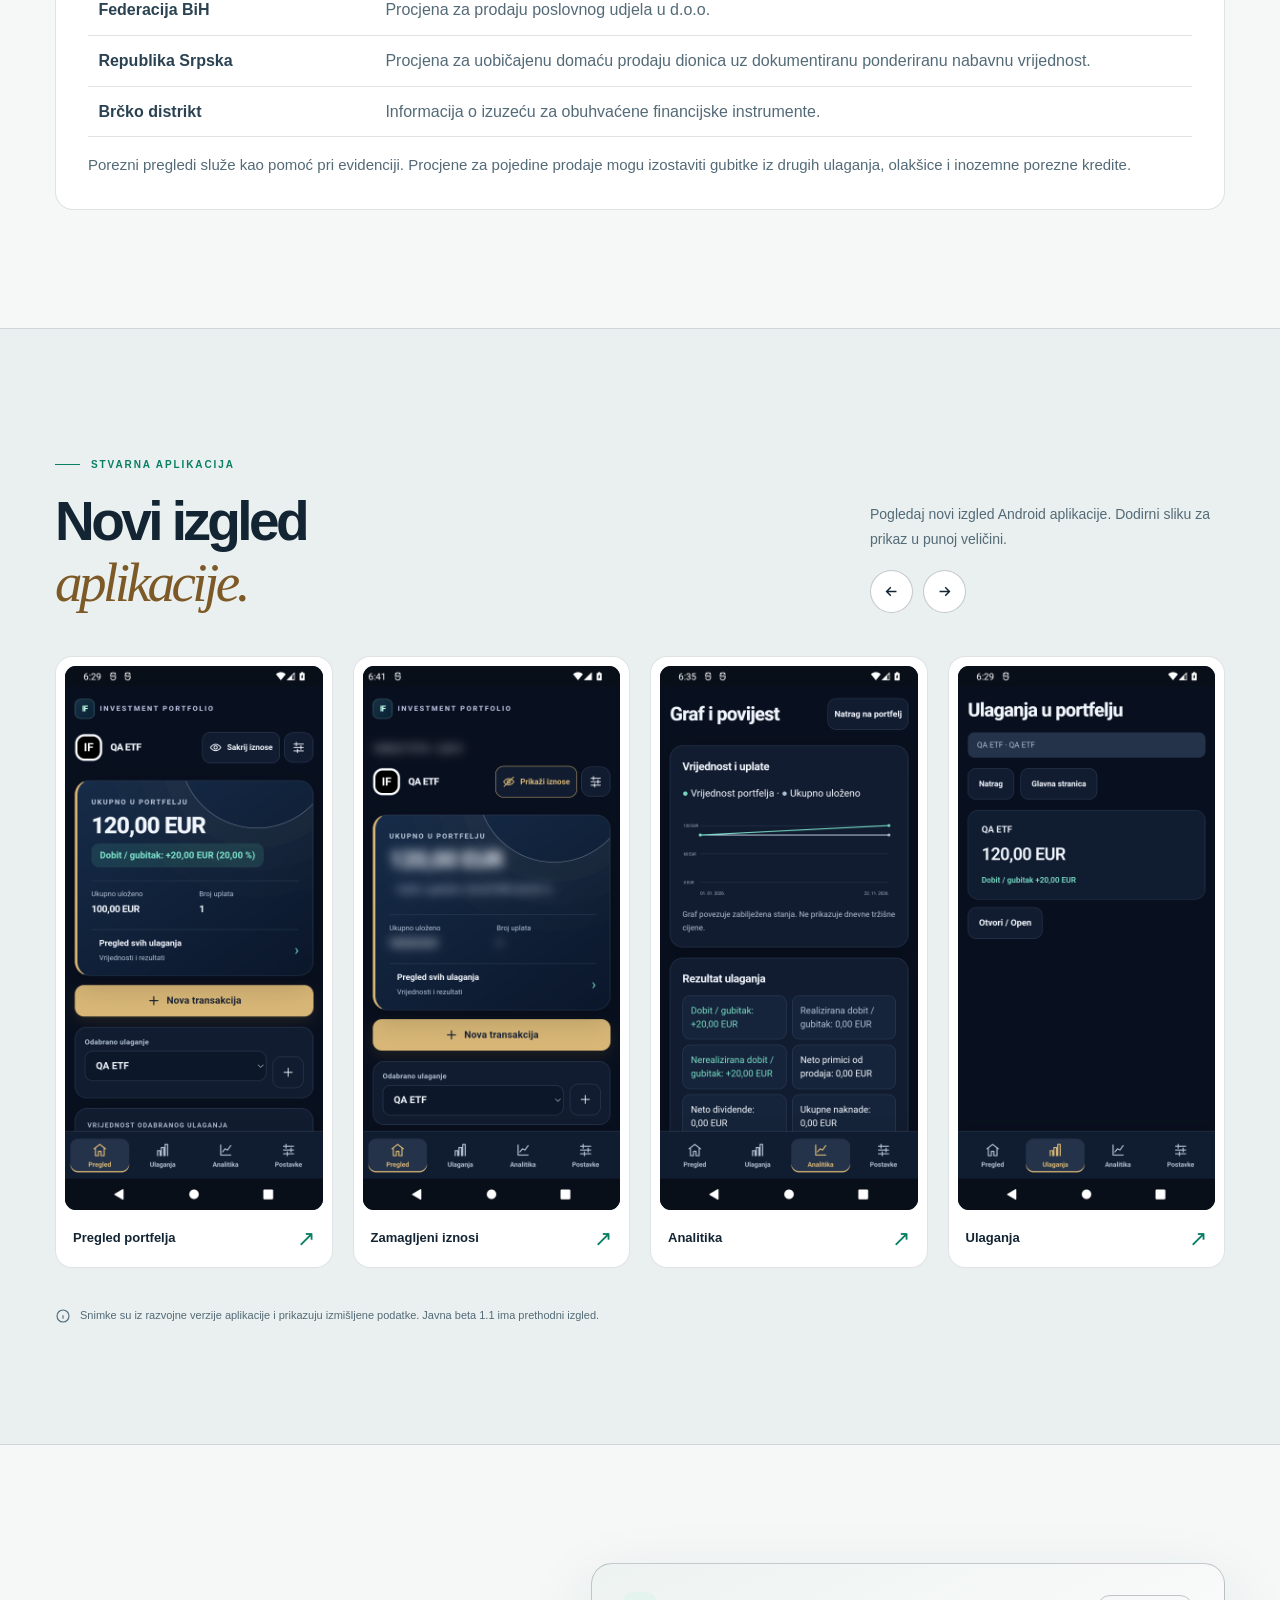
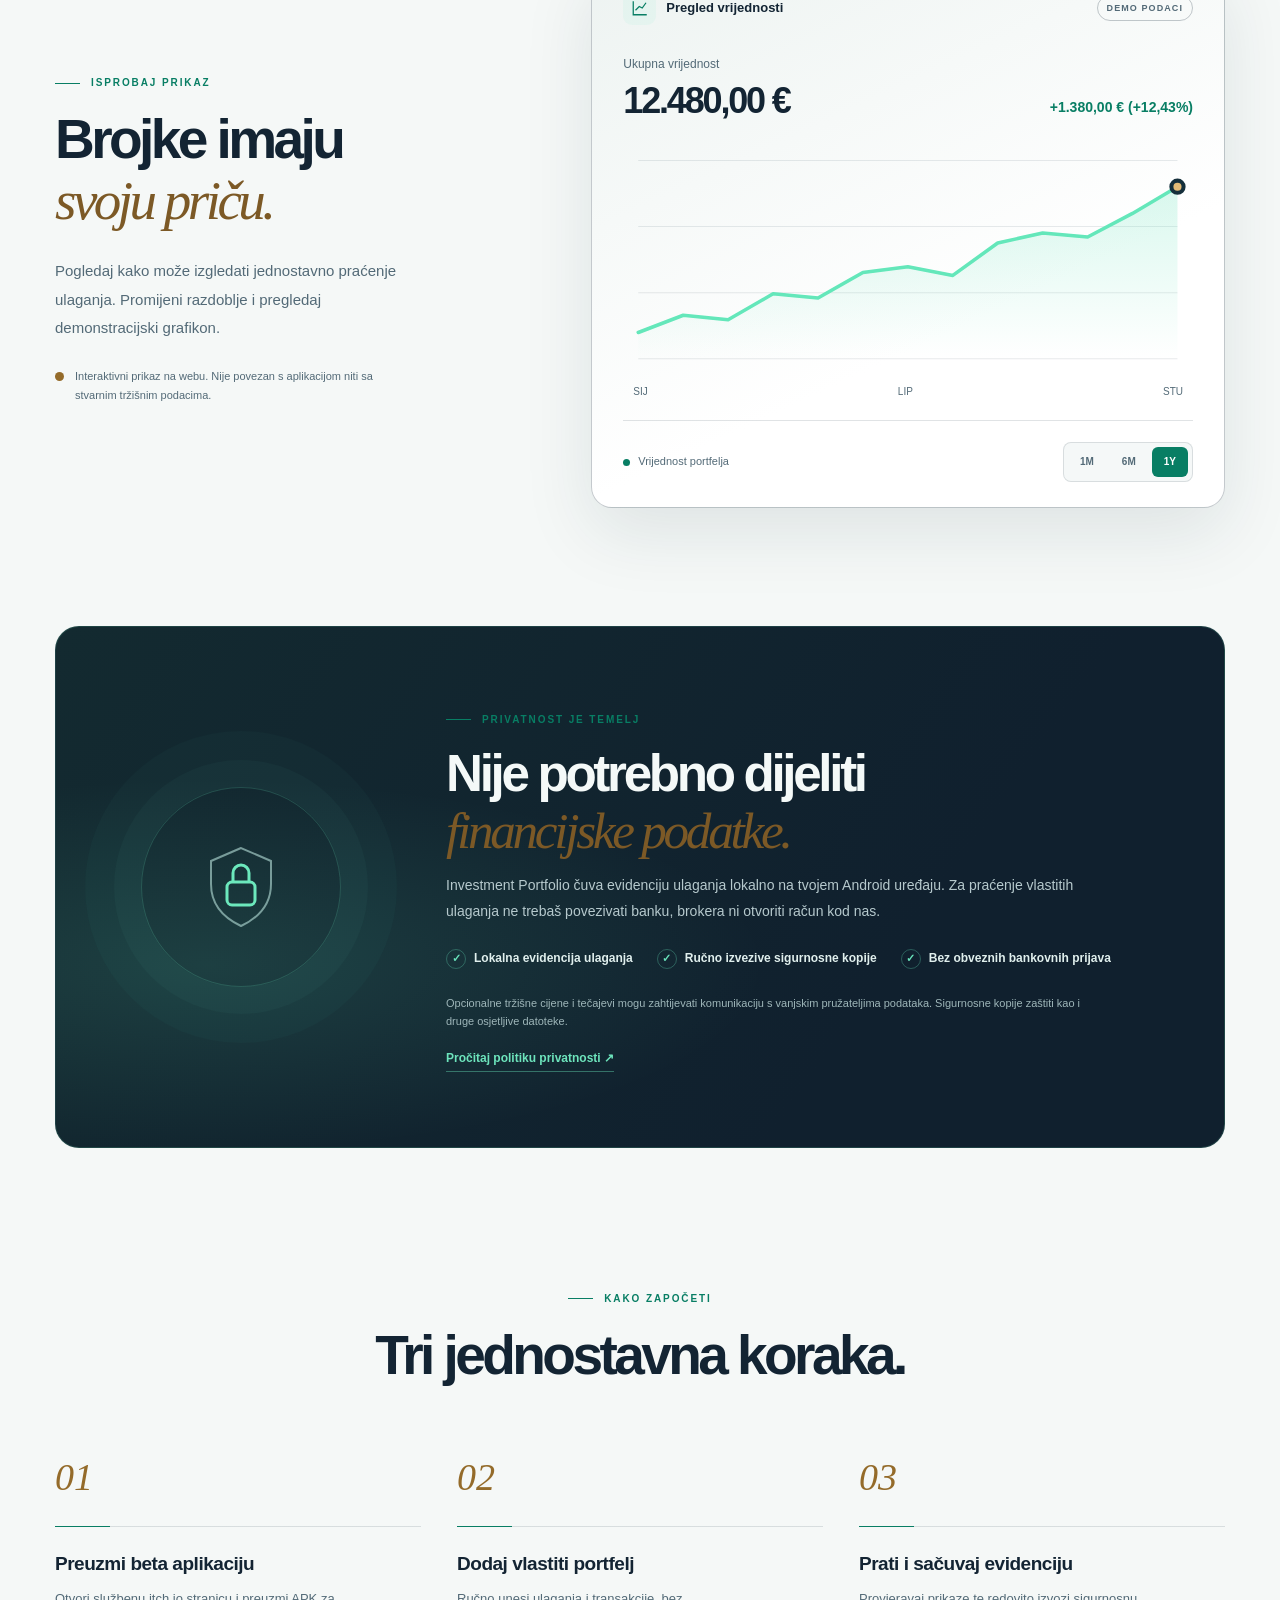
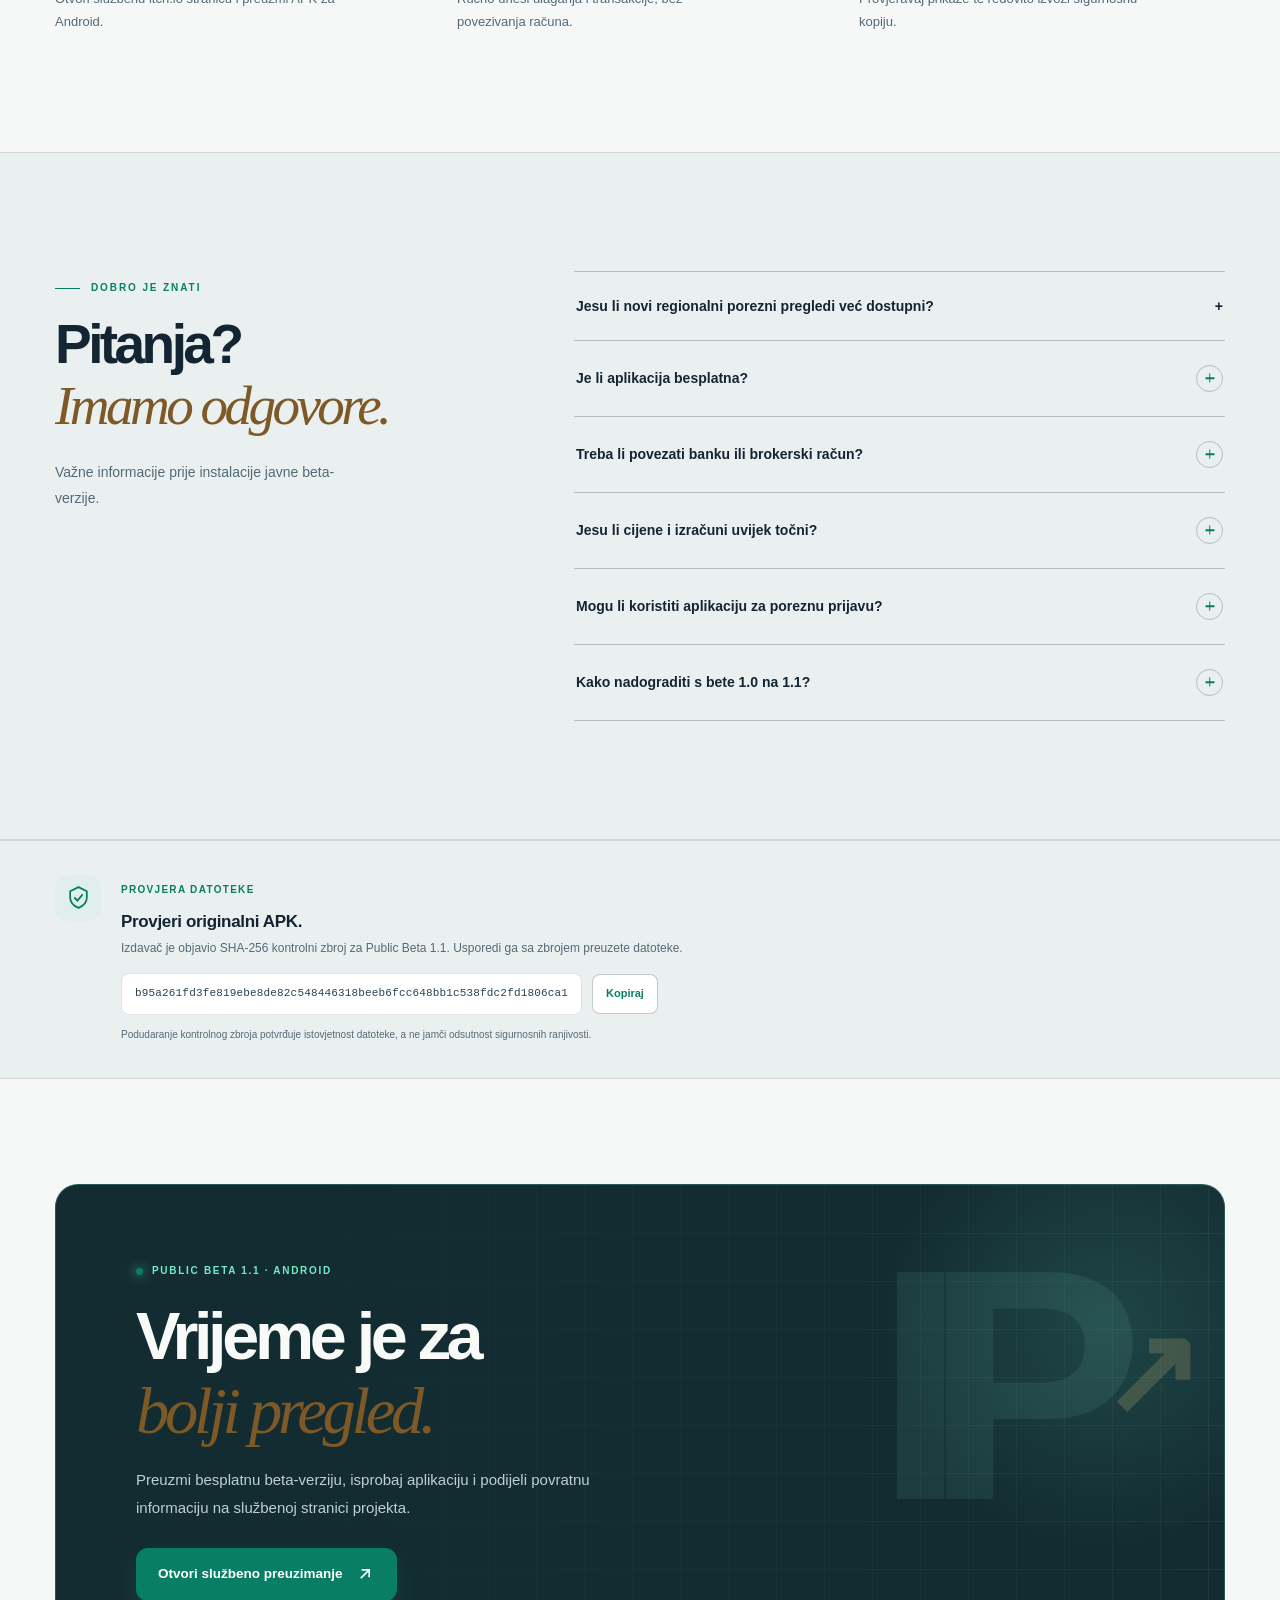
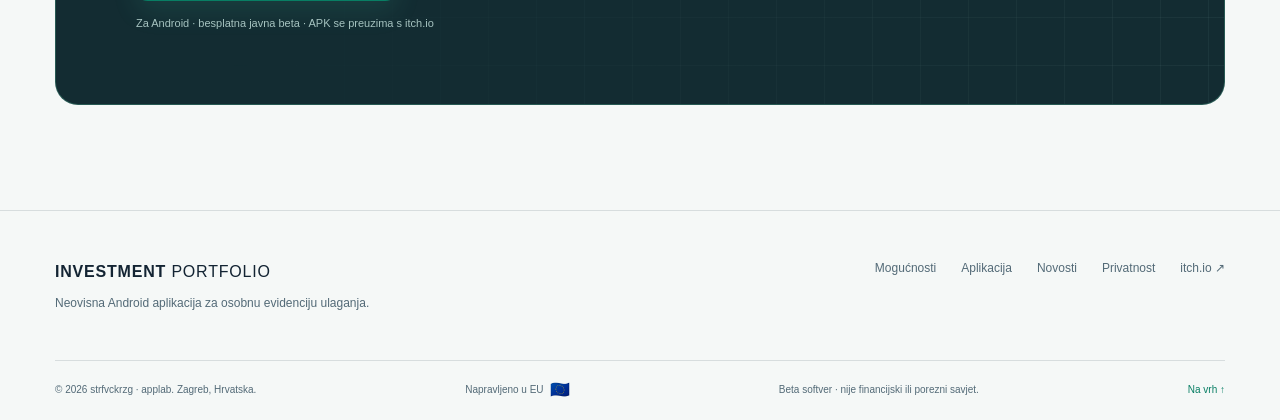
==== commit 15ab8d2f: "Complete the redesigned Android gallery with analytics and concealed amounts" ====
--- a/index.html
+++ b/index.html
@@ -54,8 +54,8 @@
   <meta name="twitter:image" content="https://investment-portfolio-app.pages.dev/assets/social-cover.png">
   <title>Investment Portfolio — Investicije pod kontrolom</title>
   <link rel="icon" type="image/svg+xml" href="assets/favicon.svg">
-  <link rel="stylesheet" href="styles.css?v=20261125-gallery">
-  <script src="main.js?v=20261125-gallery" defer></script>
+  <link rel="stylesheet" href="styles.css?v=20261125-gallery-full">
+  <script src="main.js?v=20261125-gallery-full" defer></script>
 </head>
 <body>
   <a class="skip-link" href="#main" data-i18n="skip">Preskoči na sadržaj</a>
@@ -114,7 +114,7 @@
           <div class="hero-visual-caption" data-i18n="demoFoot">Novo sučelje · razvojna verzija · izmišljeni podaci</div>
         </div>
       </div>
-      <div class="container hero-divider"><span data-i18n="heroBottom">EVIDENCIJA ULAGANJA, BEZ NEPOTREBNE SLOŽENOSTI</span><span class="line-long"></span><span>01 — 04</span></div>
+      <div class="container hero-divider"><span data-i18n="heroBottom">EVIDENCIJA ULAGANJA, BEZ NEPOTREBNE SLOŽENOSTI</span><span class="line-long"></span></div>
     </section>
 
     <section class="ticker-section" aria-label="Vrste ulaganja"><div class="container ticker-row"><span data-i18n="tickerLead">JEDNA APLIKACIJA. VIŠE VRSTA ULAGANJA.</span><div class="ticker-tags"><span>ETFs</span><b>✳</b><span data-i18n="tickerStocks">DIONICE</span><b>✳</b><span data-i18n="tickerCrypto">KRIPTOVALUTE</span><b>✳</b><span data-i18n="tickerOther">RAZLIČITI PORTFELJI</span></div></div></section>
@@ -182,9 +182,11 @@
     <section class="showcase section-space" id="screenshots" aria-labelledby="screensTitle">
       <div class="container">
         <div class="section-intro showcase-top"><div><span class="section-kicker"><span class="kicker-line"></span><span data-i18n="screensKicker">STVARNA APLIKACIJA</span></span><h2 id="screensTitle"><span data-i18n="screensTitle1">Novi izgled</span><br><span class="serif-accent" data-i18n="screensTitle2">aplikacije.</span></h2></div><div class="gallery-intro"><p data-i18n="screensIntro">Pogledaj novi izgled Android aplikacije. Dodirni sliku za prikaz u punoj veličini.</p><div class="gallery-controls"><button class="gallery-arrow" id="galleryPrev" type="button" aria-label="Prethodna slika"><svg viewBox="0 0 24 24" fill="none" stroke="currentColor" stroke-width="2"><path d="M19 12H5m6 6-6-6 6-6"/></svg></button><button class="gallery-arrow" id="galleryNext" type="button" aria-label="Sljedeća slika"><svg viewBox="0 0 24 24" fill="none" stroke="currentColor" stroke-width="2"><path d="M5 12h14m-6-6 6 6-6 6"/></svg></button></div></div></div>
-        <div class="gallery gallery-two" id="gallery" role="list">
-          <button class="screenshot-item" type="button" role="listitem" data-image="assets/nova-new-overview.png" data-caption-hr="Pregled portfelja" data-caption-en="Portfolio overview"><span class="screenshot-img"><img src="assets/nova-new-overview.png" alt="Novi pregled portfelja s ukupnom vrijednošću i dobiti" data-alt-hr="Novi pregled portfelja s ukupnom vrijednošću i dobiti" data-alt-en="Redesigned overview with the portfolio value and gain" width="1080" height="2280" loading="lazy"></span><span class="screenshot-caption"><strong data-i18n="shot1">Pregled portfelja</strong><span class="corner-arrow" aria-hidden="true">↗</span></span></button>
-          <button class="screenshot-item" type="button" role="listitem" data-image="assets/nova-new-investments.png" data-caption-hr="Ulaganja" data-caption-en="Investments"><span class="screenshot-img"><img src="assets/nova-new-investments.png" alt="Zaslon s popisom ulaganja" data-alt-hr="Zaslon s popisom ulaganja" data-alt-en="Investments screen showing the holdings list" width="1080" height="2280" loading="lazy"></span><span class="screenshot-caption"><strong data-i18n="shot4">Ulaganja</strong><span class="corner-arrow" aria-hidden="true">↗</span></span></button>
+        <div class="gallery" id="gallery" role="group">
+          <button class="screenshot-item" type="button" data-image="assets/nova-new-overview.png" data-caption-hr="Pregled portfelja" data-caption-en="Portfolio overview"><span class="screenshot-img"><img src="assets/nova-new-overview.png" alt="Novi pregled portfelja s ukupnom vrijednošću i dobiti" data-alt-hr="Novi pregled portfelja s ukupnom vrijednošću i dobiti" data-alt-en="Redesigned overview with the portfolio value and gain" width="1080" height="2280" loading="lazy"></span><span class="screenshot-caption"><strong data-i18n="shot1">Pregled portfelja</strong><span class="corner-arrow" aria-hidden="true">↗</span></span></button>
+          <button class="screenshot-item" type="button" data-image="assets/nova-new-private.png" data-caption-hr="Zamagljeni iznosi" data-caption-en="Amounts hidden"><span class="screenshot-img"><img src="assets/nova-new-private.png" alt="Pregled portfelja s uključenim zamagljivanjem iznosa" data-alt-hr="Pregled portfelja s uključenim zamagljivanjem iznosa" data-alt-en="Portfolio overview with amounts concealed" width="1080" height="2280" loading="lazy"></span><span class="screenshot-caption"><strong data-i18n="shot2">Zamagljeni iznosi</strong><span class="corner-arrow" aria-hidden="true">↗</span></span></button>
+          <button class="screenshot-item" type="button" data-image="assets/nova-new-analytics.png" data-caption-hr="Analitika" data-caption-en="Analytics"><span class="screenshot-img"><img src="assets/nova-new-analytics.png" alt="Zaslon analitike s karticama rezultata portfelja" data-alt-hr="Zaslon analitike s karticama rezultata portfelja" data-alt-en="Analytics screen with portfolio results cards" width="1080" height="2280" loading="lazy"></span><span class="screenshot-caption"><strong data-i18n="shot3">Analitika</strong><span class="corner-arrow" aria-hidden="true">↗</span></span></button>
+          <button class="screenshot-item" type="button" data-image="assets/nova-new-investments.png" data-caption-hr="Ulaganja" data-caption-en="Investments"><span class="screenshot-img"><img src="assets/nova-new-investments.png" alt="Zaslon s popisom ulaganja" data-alt-hr="Zaslon s popisom ulaganja" data-alt-en="Investments screen showing the holdings list" width="1080" height="2280" loading="lazy"></span><span class="screenshot-caption"><strong data-i18n="shot4">Ulaganja</strong><span class="corner-arrow" aria-hidden="true">↗</span></span></button>
         </div>
         <p class="gallery-disclaimer"><svg viewBox="0 0 24 24" fill="none" stroke="currentColor" stroke-width="1.7" aria-hidden="true"><circle cx="12" cy="12" r="9"/><path d="M12 11v5m0-8h.01"/></svg><span data-i18n="screensDisclaimer">Snimke su iz razvojne verzije aplikacije i prikazuju izmišljene podatke. Javna beta 1.1 ima prethodni izgled.</span></p>
       </div>
--- a/styles.css
+++ b/styles.css
@@ -123,9 +123,3 @@
 
 .release-gallery-link{display:inline-block;margin-top:14px;color:var(--mint);font-size:13px;font-weight:700;text-underline-offset:3px}
 .release-gallery-link:hover{text-decoration:underline}
-
-@media(min-width:651px){
-  .gallery-two{justify-content:center}
-  .gallery-two .screenshot-item{flex:0 0 min(36%, 290px)}
-  .showcase:has(.gallery-two) .gallery-controls{display:none}
-}
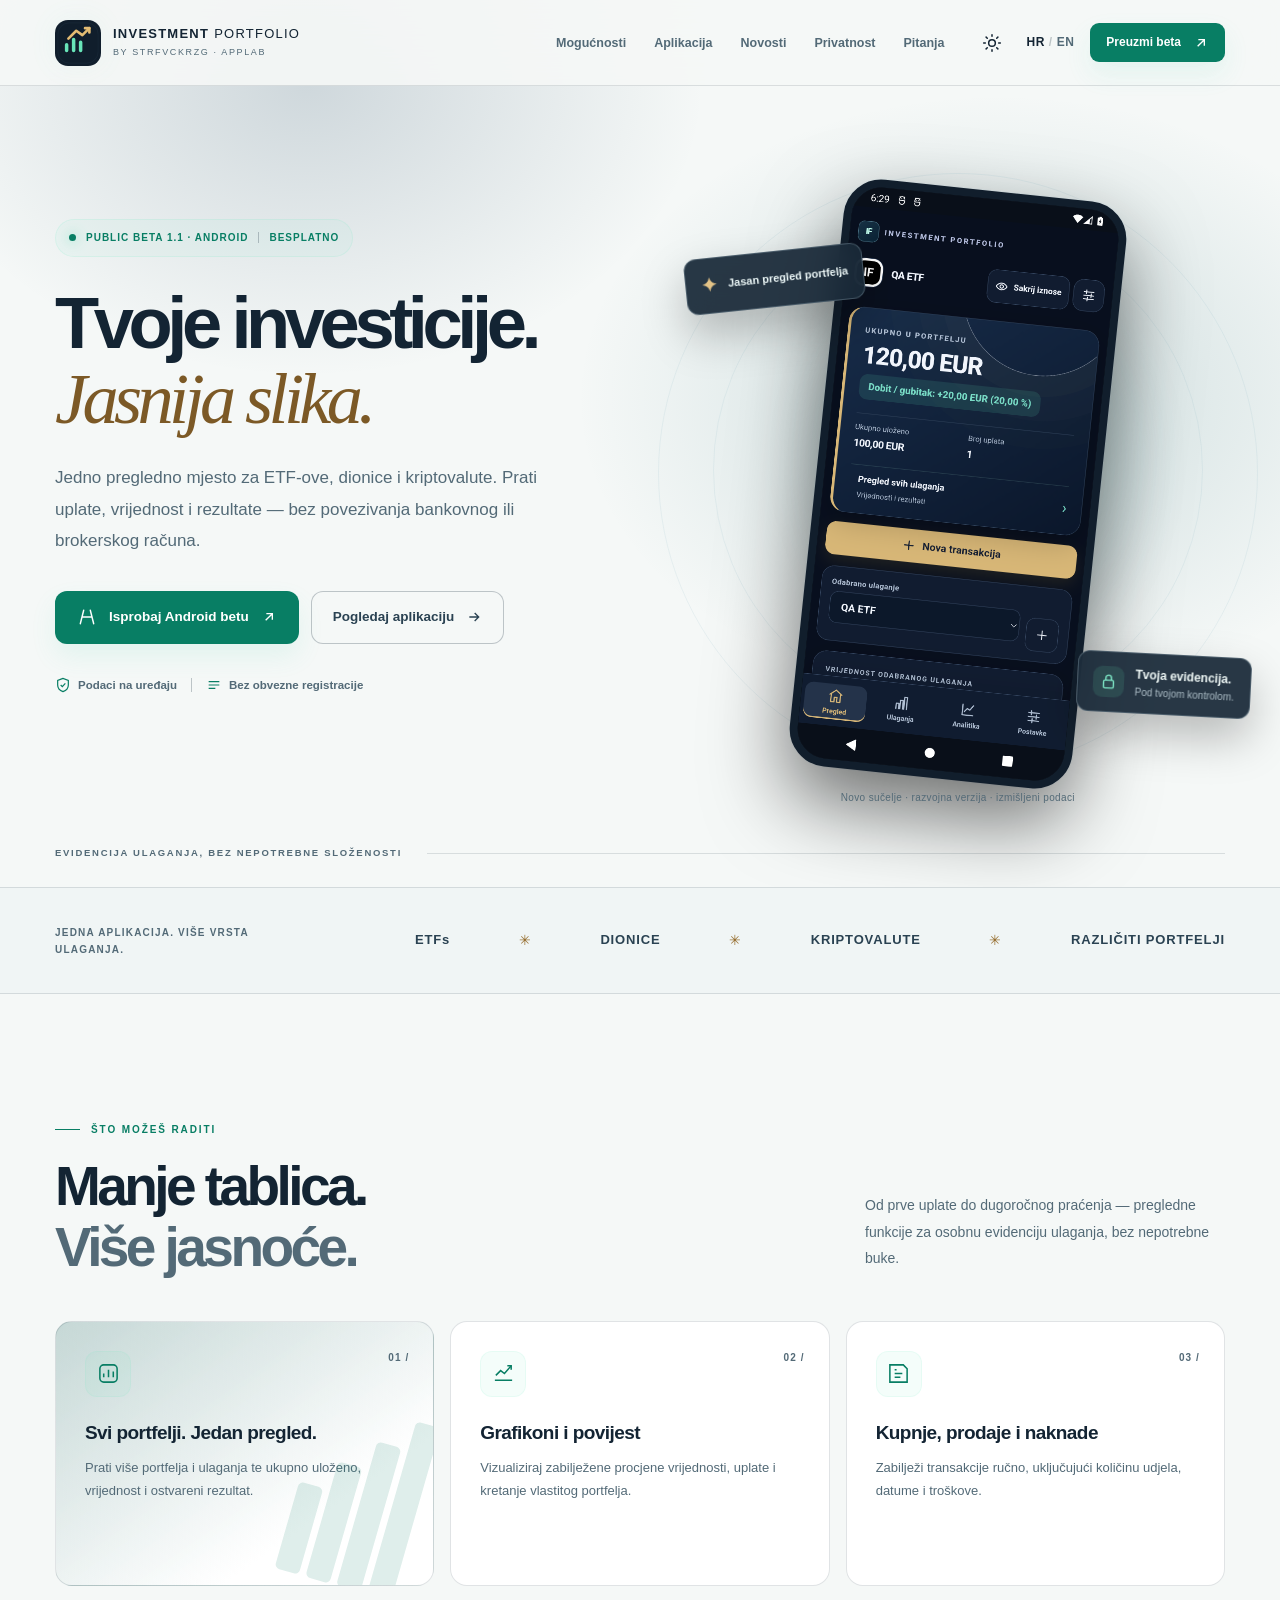
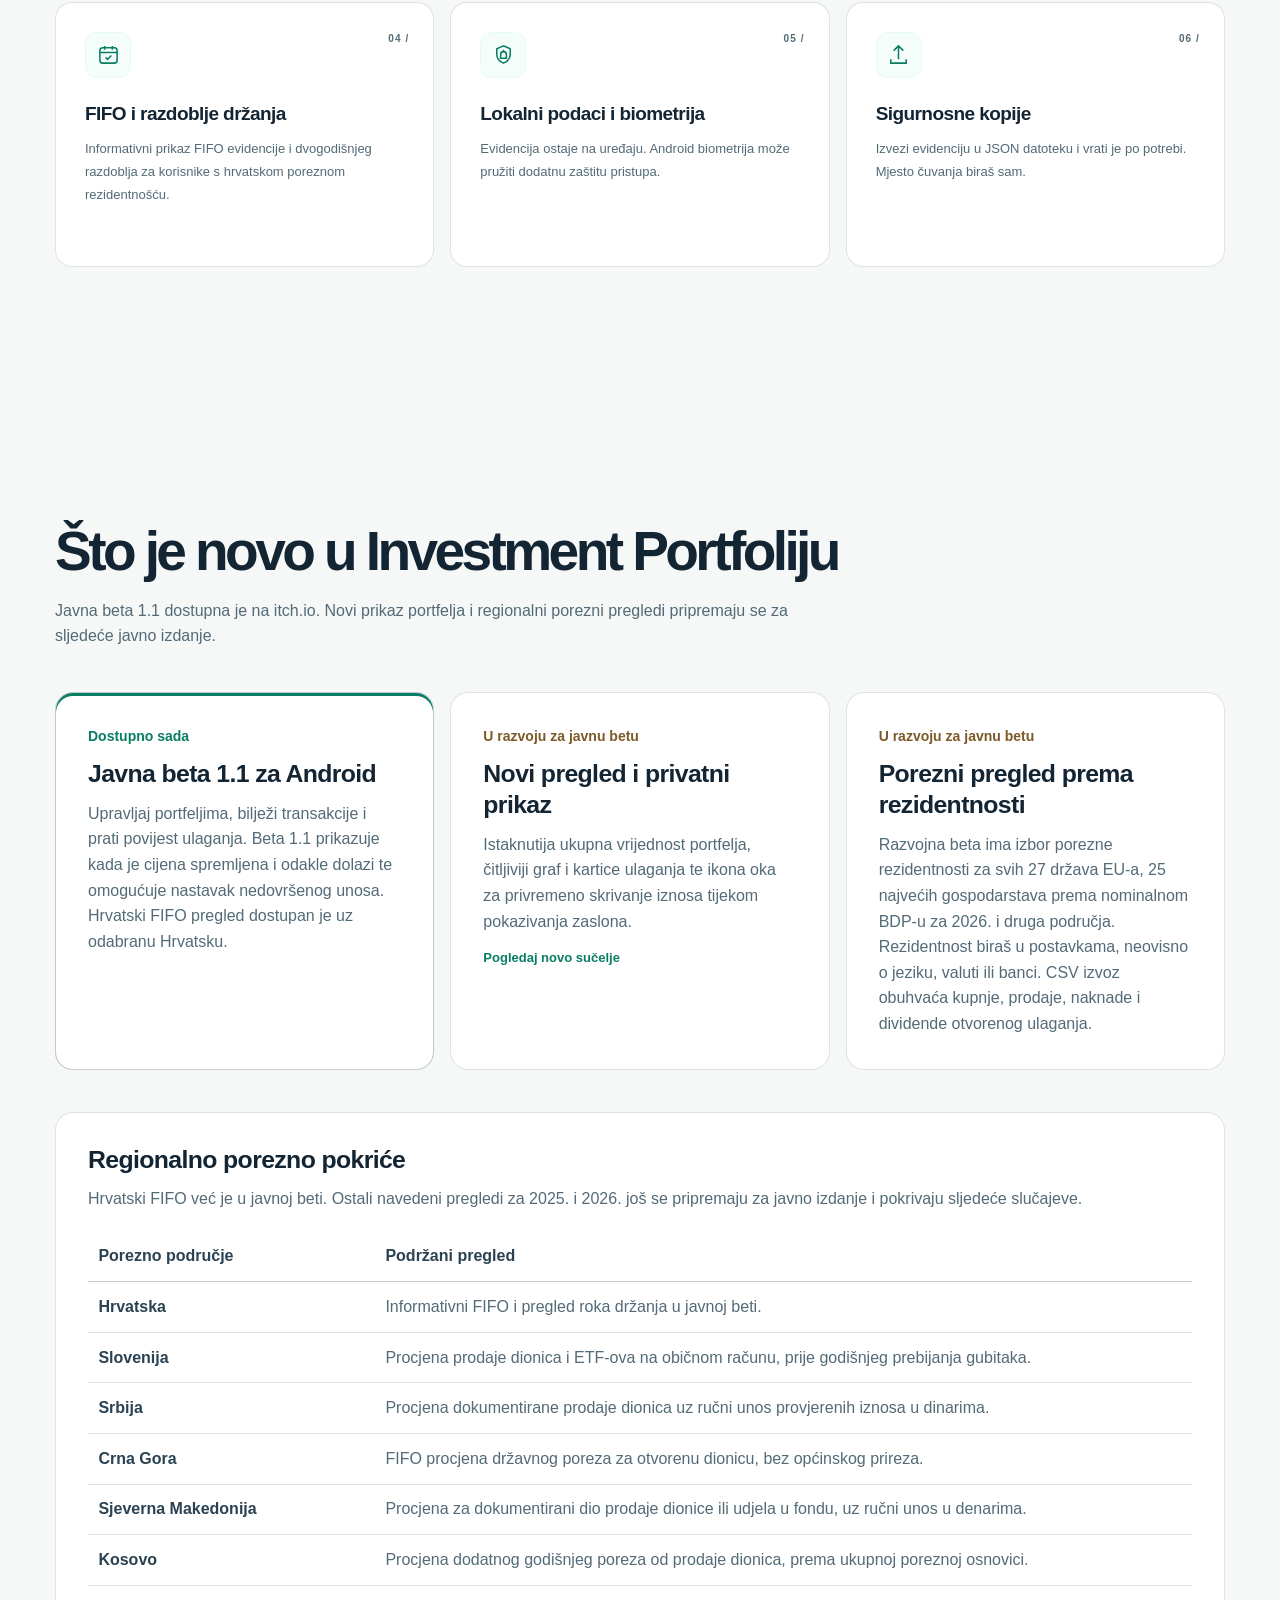
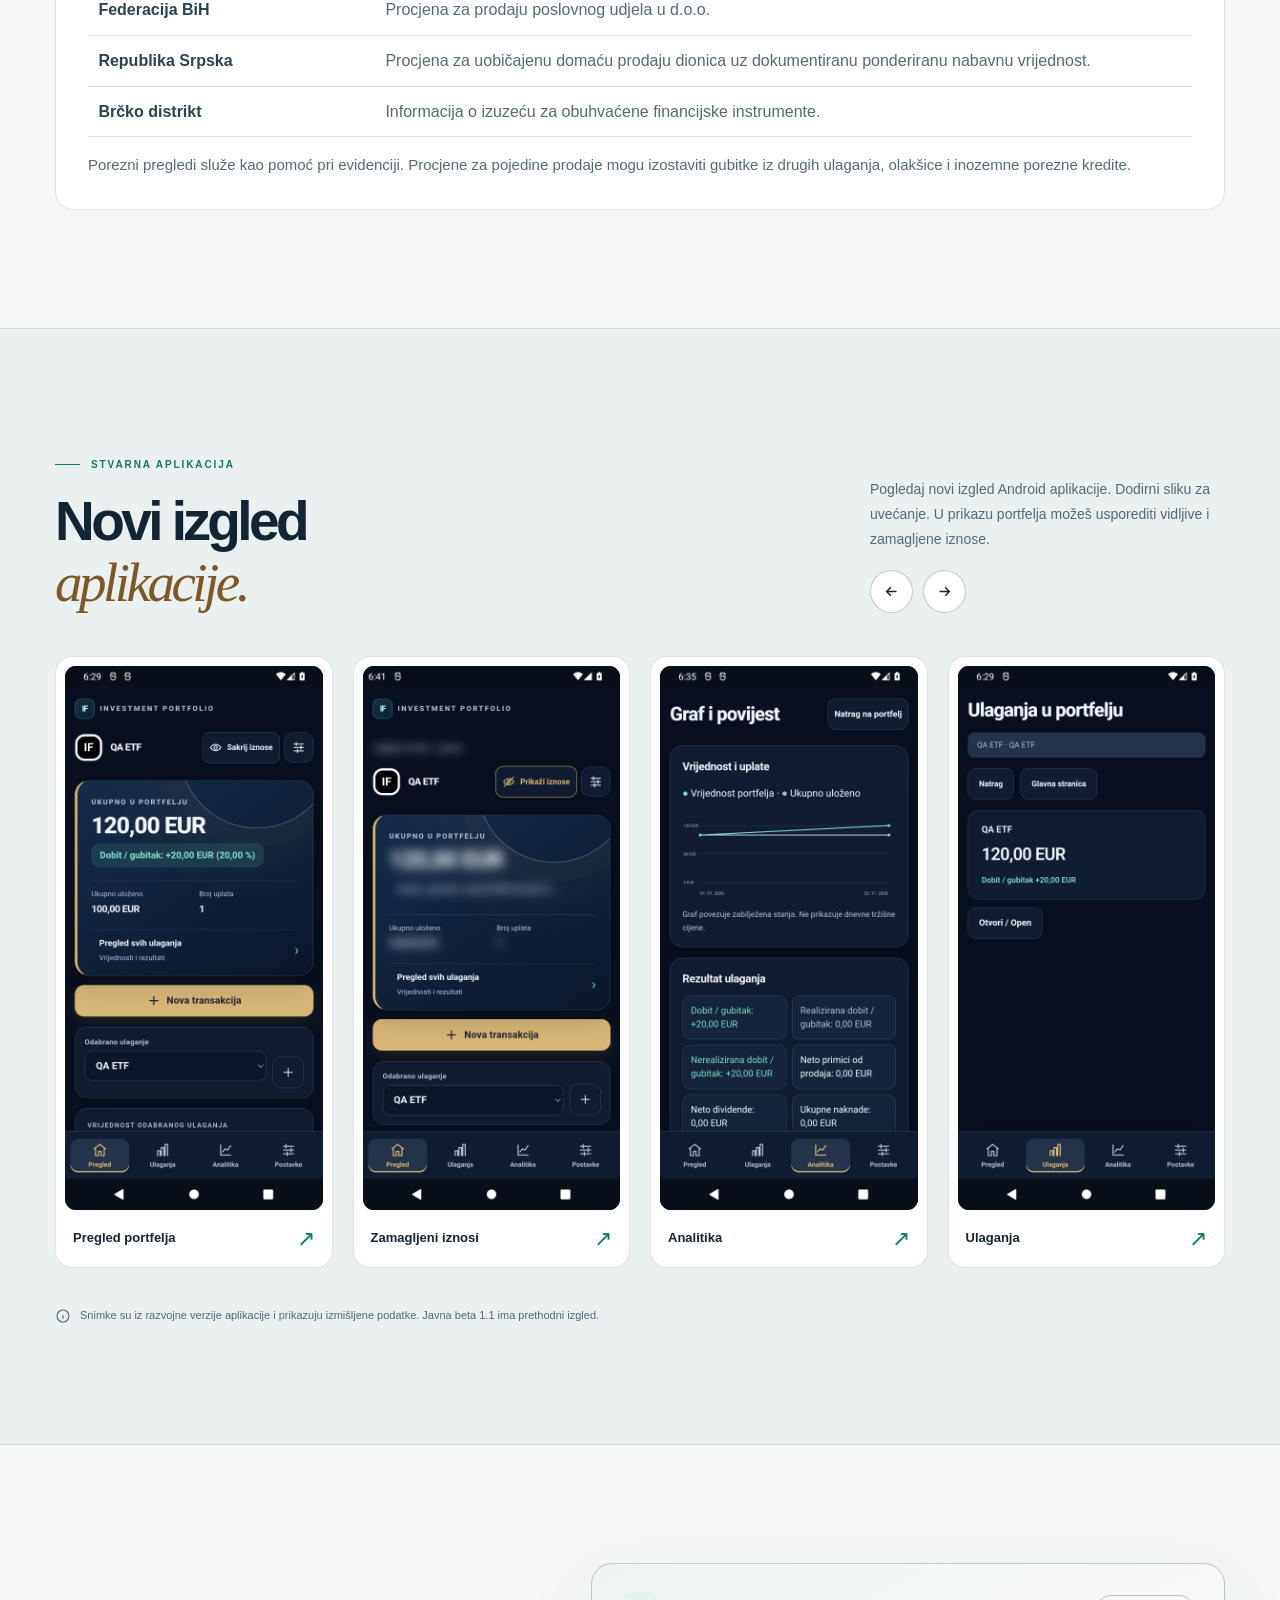
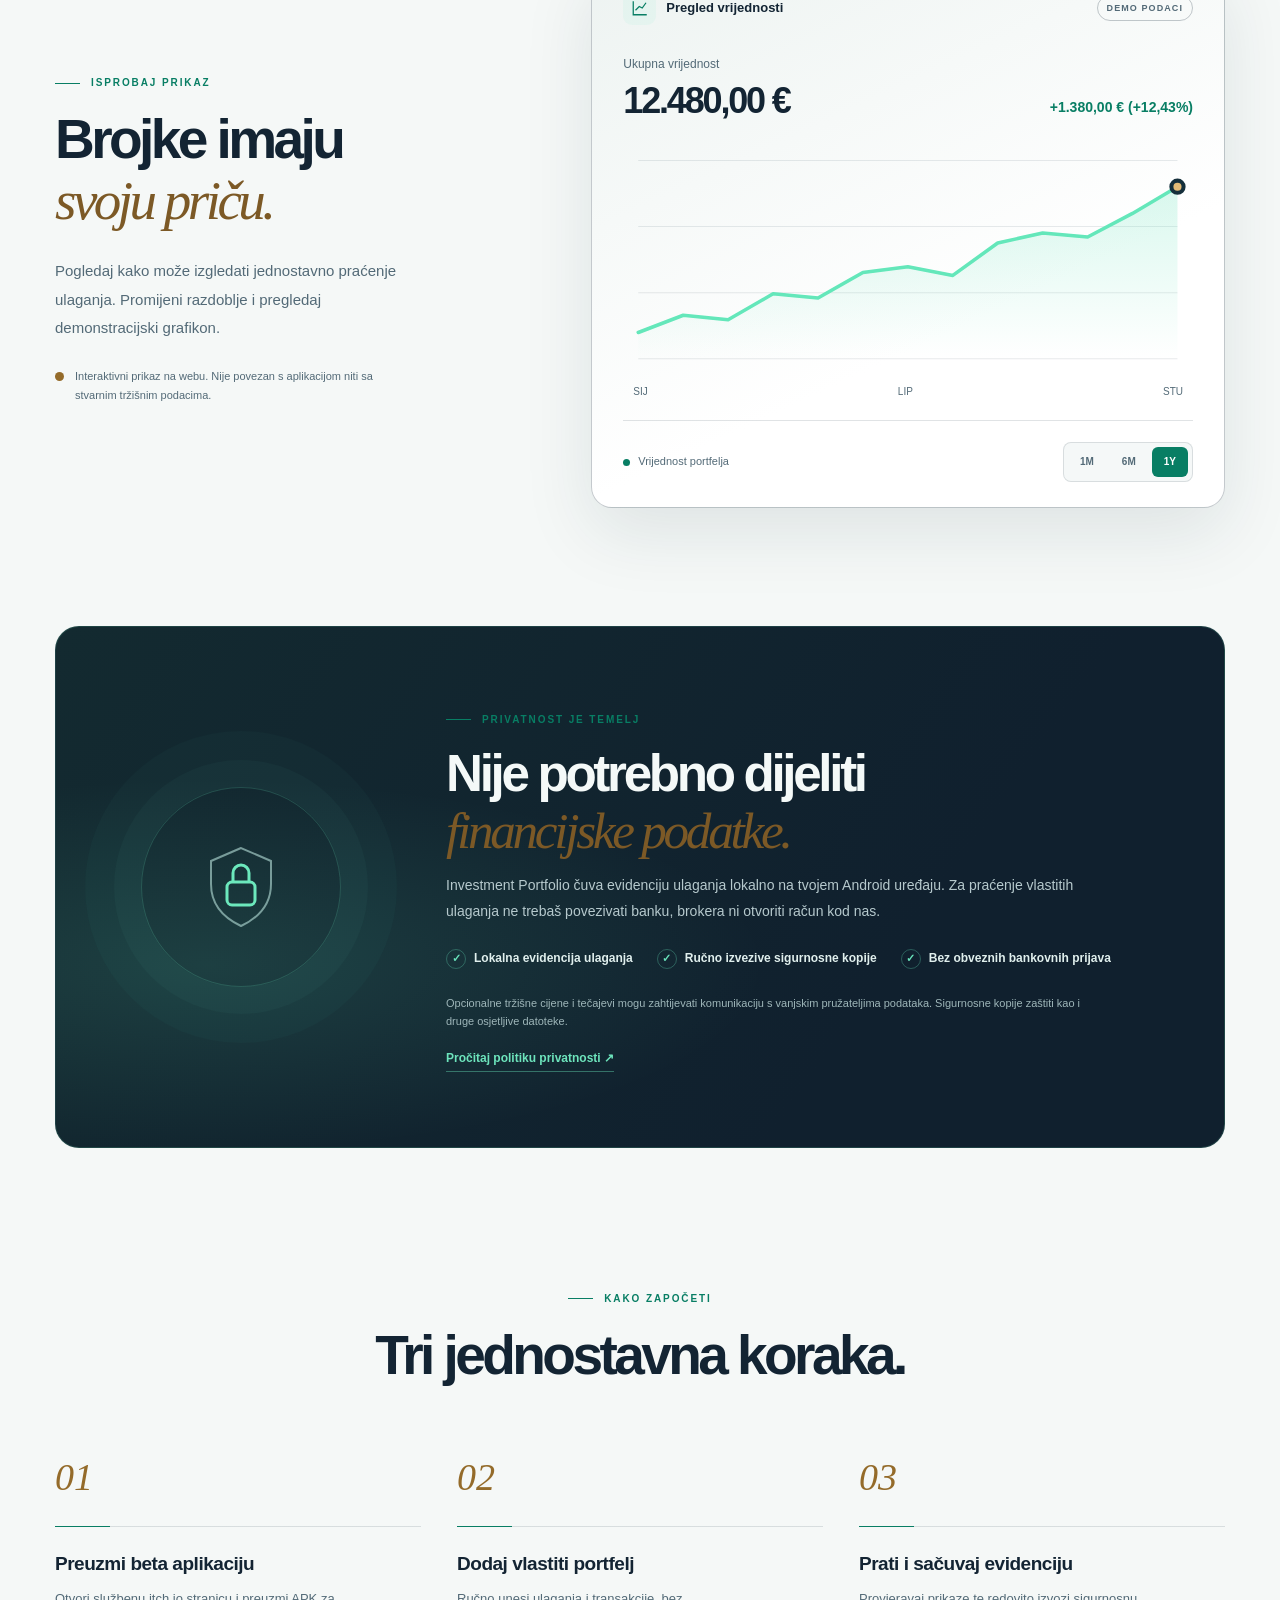
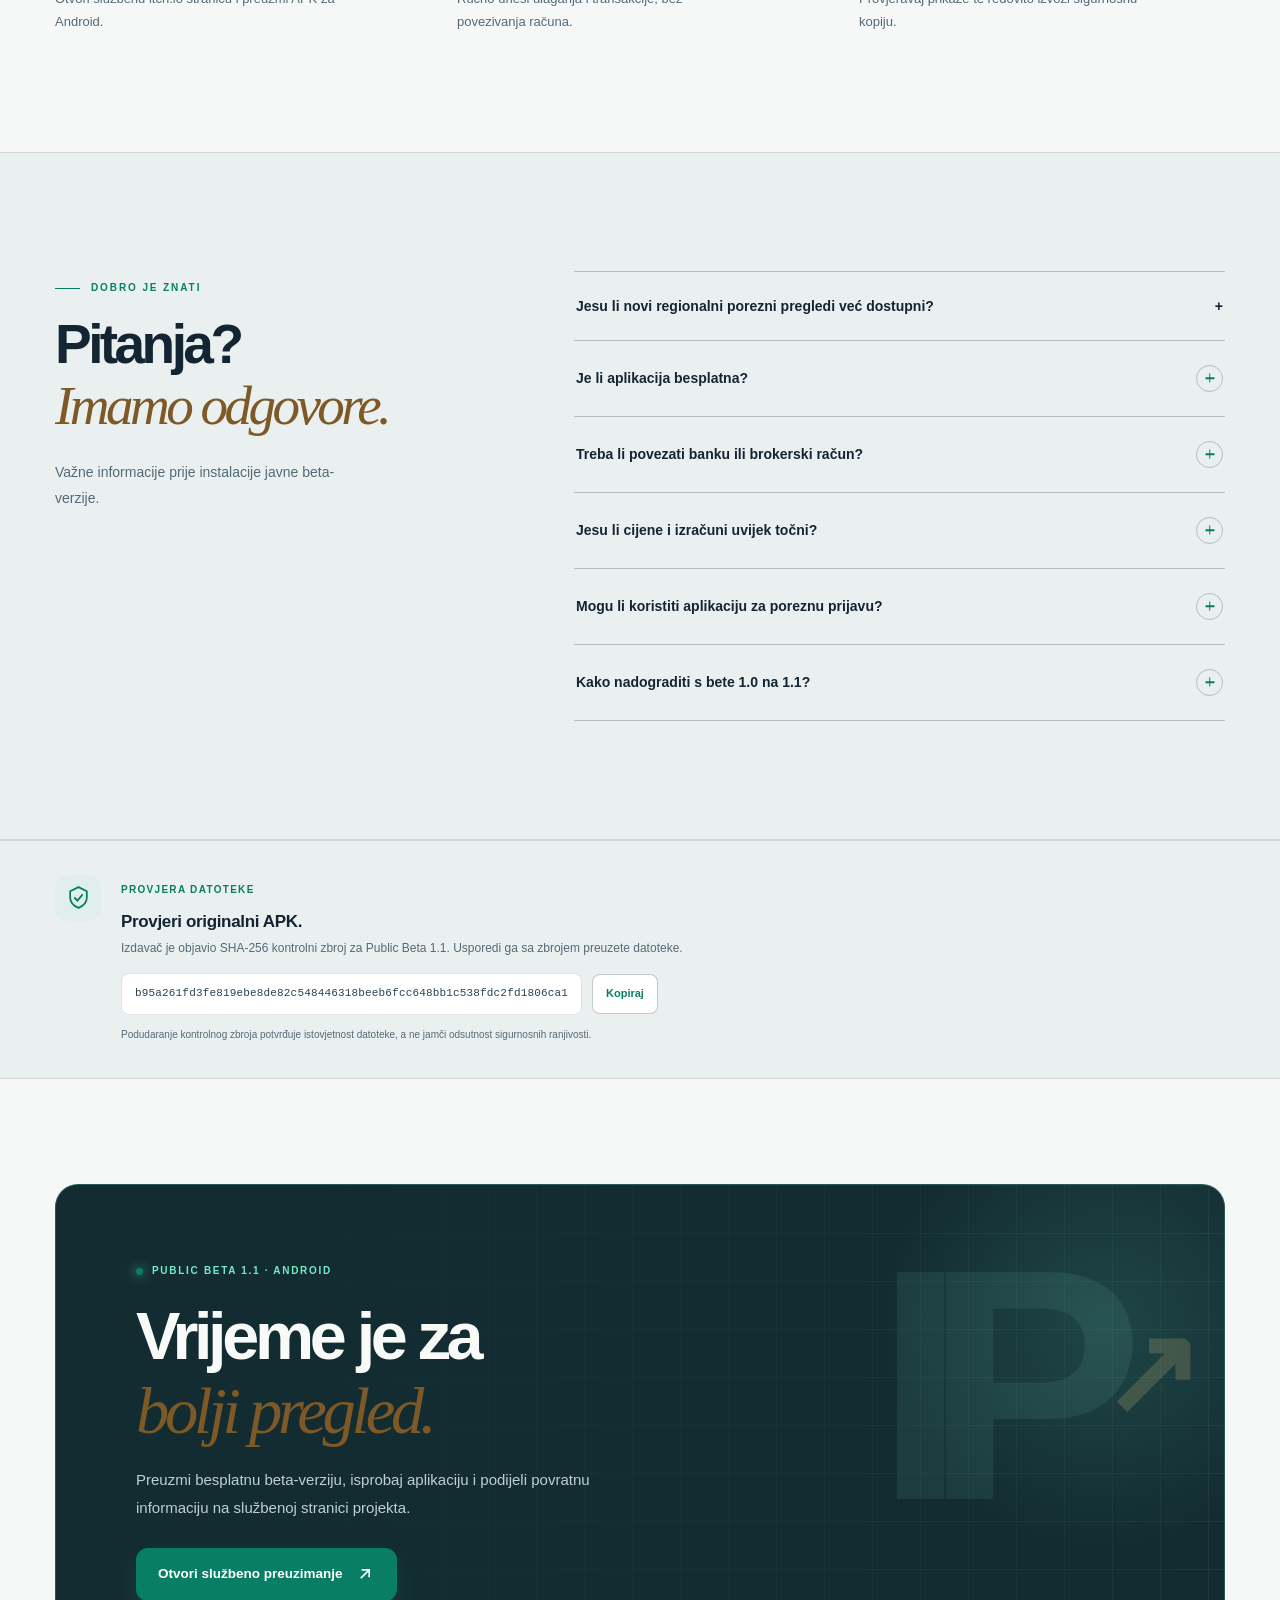
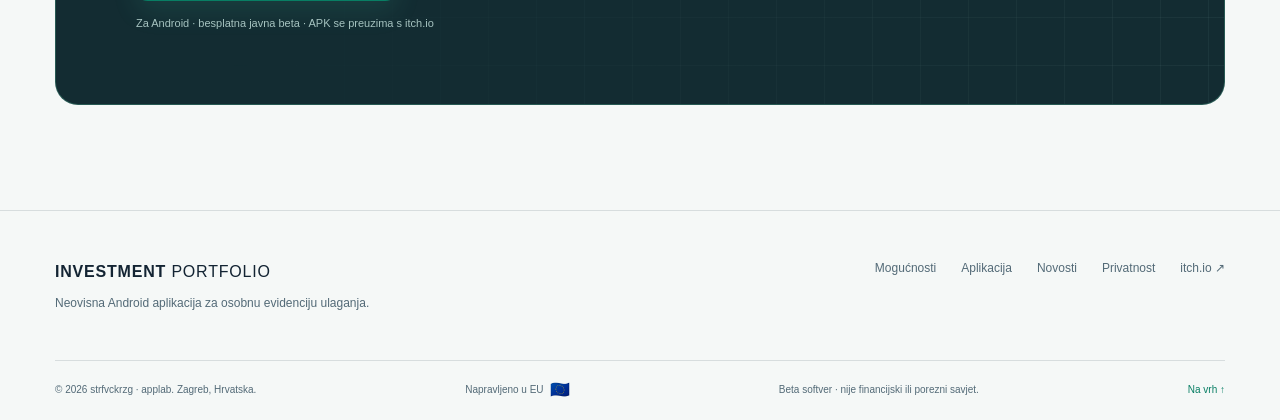
==== commit 24f9c541: "Compare visible and blurred portfolio screenshots inside the gallery" ====
--- a/index.html
+++ b/index.html
@@ -54,8 +54,8 @@
   <meta name="twitter:image" content="https://investment-portfolio-app.pages.dev/assets/social-cover.png">
   <title>Investment Portfolio — Investicije pod kontrolom</title>
   <link rel="icon" type="image/svg+xml" href="assets/favicon.svg">
-  <link rel="stylesheet" href="styles.css?v=20261125-gallery-full">
-  <script src="main.js?v=20261125-gallery-full" defer></script>
+  <link rel="stylesheet" href="styles.css?v=20261125-privacy-comparison">
+  <script src="main.js?v=20261125-privacy-comparison" defer></script>
 </head>
 <body>
   <a class="skip-link" href="#main" data-i18n="skip">Preskoči na sadržaj</a>
@@ -181,10 +181,10 @@
 
     <section class="showcase section-space" id="screenshots" aria-labelledby="screensTitle">
       <div class="container">
-        <div class="section-intro showcase-top"><div><span class="section-kicker"><span class="kicker-line"></span><span data-i18n="screensKicker">STVARNA APLIKACIJA</span></span><h2 id="screensTitle"><span data-i18n="screensTitle1">Novi izgled</span><br><span class="serif-accent" data-i18n="screensTitle2">aplikacije.</span></h2></div><div class="gallery-intro"><p data-i18n="screensIntro">Pogledaj novi izgled Android aplikacije. Dodirni sliku za prikaz u punoj veličini.</p><div class="gallery-controls"><button class="gallery-arrow" id="galleryPrev" type="button" aria-label="Prethodna slika"><svg viewBox="0 0 24 24" fill="none" stroke="currentColor" stroke-width="2"><path d="M19 12H5m6 6-6-6 6-6"/></svg></button><button class="gallery-arrow" id="galleryNext" type="button" aria-label="Sljedeća slika"><svg viewBox="0 0 24 24" fill="none" stroke="currentColor" stroke-width="2"><path d="M5 12h14m-6-6 6 6-6 6"/></svg></button></div></div></div>
+        <div class="section-intro showcase-top"><div><span class="section-kicker"><span class="kicker-line"></span><span data-i18n="screensKicker">STVARNA APLIKACIJA</span></span><h2 id="screensTitle"><span data-i18n="screensTitle1">Novi izgled</span><br><span class="serif-accent" data-i18n="screensTitle2">aplikacije.</span></h2></div><div class="gallery-intro"><p data-i18n="screensIntro">Pogledaj novi izgled Android aplikacije. Dodirni sliku za uvećanje. U prikazu portfelja možeš usporediti vidljive i zamagljene iznose.</p><div class="gallery-controls"><button class="gallery-arrow" id="galleryPrev" type="button" aria-label="Prethodna slika"><svg viewBox="0 0 24 24" fill="none" stroke="currentColor" stroke-width="2"><path d="M19 12H5m6 6-6-6 6-6"/></svg></button><button class="gallery-arrow" id="galleryNext" type="button" aria-label="Sljedeća slika"><svg viewBox="0 0 24 24" fill="none" stroke="currentColor" stroke-width="2"><path d="M5 12h14m-6-6 6 6-6 6"/></svg></button></div></div></div>
         <div class="gallery" id="gallery" role="group">
-          <button class="screenshot-item" type="button" data-image="assets/nova-new-overview.png" data-caption-hr="Pregled portfelja" data-caption-en="Portfolio overview"><span class="screenshot-img"><img src="assets/nova-new-overview.png" alt="Novi pregled portfelja s ukupnom vrijednošću i dobiti" data-alt-hr="Novi pregled portfelja s ukupnom vrijednošću i dobiti" data-alt-en="Redesigned overview with the portfolio value and gain" width="1080" height="2280" loading="lazy"></span><span class="screenshot-caption"><strong data-i18n="shot1">Pregled portfelja</strong><span class="corner-arrow" aria-hidden="true">↗</span></span></button>
-          <button class="screenshot-item" type="button" data-image="assets/nova-new-private.png" data-caption-hr="Zamagljeni iznosi" data-caption-en="Amounts hidden"><span class="screenshot-img"><img src="assets/nova-new-private.png" alt="Pregled portfelja s uključenim zamagljivanjem iznosa" data-alt-hr="Pregled portfelja s uključenim zamagljivanjem iznosa" data-alt-en="Portfolio overview with amounts concealed" width="1080" height="2280" loading="lazy"></span><span class="screenshot-caption"><strong data-i18n="shot2">Zamagljeni iznosi</strong><span class="corner-arrow" aria-hidden="true">↗</span></span></button>
+          <button class="screenshot-item" type="button" data-privacy-view="visible" data-image="assets/nova-new-overview.png" data-caption-hr="Pregled portfelja" data-caption-en="Portfolio overview"><span class="screenshot-img"><img src="assets/nova-new-overview.png" alt="Novi pregled portfelja s ukupnom vrijednošću i dobiti" data-alt-hr="Novi pregled portfelja s ukupnom vrijednošću i dobiti" data-alt-en="Redesigned overview with the portfolio value and gain" width="1080" height="2280" loading="lazy"></span><span class="screenshot-caption"><strong data-i18n="shot1">Pregled portfelja</strong><span class="corner-arrow" aria-hidden="true">↗</span></span></button>
+          <button class="screenshot-item" type="button" data-privacy-view="concealed" data-image="assets/nova-new-private.png" data-caption-hr="Zamagljeni iznosi" data-caption-en="Amounts hidden"><span class="screenshot-img"><img src="assets/nova-new-private.png" alt="Pregled portfelja s uključenim zamagljivanjem iznosa" data-alt-hr="Pregled portfelja s uključenim zamagljivanjem iznosa" data-alt-en="Portfolio overview with amounts concealed" width="1080" height="2280" loading="lazy"></span><span class="screenshot-caption"><strong data-i18n="shot2">Zamagljeni iznosi</strong><span class="corner-arrow" aria-hidden="true">↗</span></span></button>
           <button class="screenshot-item" type="button" data-image="assets/nova-new-analytics.png" data-caption-hr="Analitika" data-caption-en="Analytics"><span class="screenshot-img"><img src="assets/nova-new-analytics.png" alt="Zaslon analitike s karticama rezultata portfelja" data-alt-hr="Zaslon analitike s karticama rezultata portfelja" data-alt-en="Analytics screen with portfolio results cards" width="1080" height="2280" loading="lazy"></span><span class="screenshot-caption"><strong data-i18n="shot3">Analitika</strong><span class="corner-arrow" aria-hidden="true">↗</span></span></button>
           <button class="screenshot-item" type="button" data-image="assets/nova-new-investments.png" data-caption-hr="Ulaganja" data-caption-en="Investments"><span class="screenshot-img"><img src="assets/nova-new-investments.png" alt="Zaslon s popisom ulaganja" data-alt-hr="Zaslon s popisom ulaganja" data-alt-en="Investments screen showing the holdings list" width="1080" height="2280" loading="lazy"></span><span class="screenshot-caption"><strong data-i18n="shot4">Ulaganja</strong><span class="corner-arrow" aria-hidden="true">↗</span></span></button>
         </div>
@@ -216,6 +216,17 @@
   </main>
 
   <footer class="footer"><div class="container footer-top"><div><a class="footer-brand" href="#top">INVESTMENT <span>PORTFOLIO</span></a><p data-i18n="footerTagline">Neovisna Android aplikacija za osobnu evidenciju ulaganja.</p></div><div class="footer-nav"><a href="#features" data-i18n="navFeatures">Mogućnosti</a><a href="#screenshots" data-i18n="navScreens">Aplikacija</a><a href="#updates" data-i18n="navNews">Novosti</a><a href="privacy.html" data-i18n="privacyPolicy">Privatnost</a><a href="https://strfvckrzg-applab.itch.io/investment-portfolio-public-beta-10" target="_blank" rel="noopener noreferrer">itch.io ↗</a></div></div><div class="container footer-bottom"><span>© 2026 strfvckrzg · applab. <span data-i18n="footerLocation">Zagreb, Hrvatska.</span></span><span class="made-in-eu"><span data-i18n="madeInEu">Napravljeno u EU</span><span class="eu-flag" aria-hidden="true">🇪🇺</span></span><span data-i18n="footerDisclaimer">Beta softver · nije financijski ili porezni savjet.</span><a href="#top" class="back-top"><span data-i18n="backTop">Na vrh</span> ↑</a></div></footer>
-  <dialog class="image-dialog" id="imageDialog" aria-label="Uvećana snimka zaslona"><div class="dialog-head"><span id="dialogCaption">Snimka zaslona</span><button id="closeDialog" type="button" aria-label="Zatvori uvećanu sliku">×</button></div><div class="dialog-image-wrap"><img id="dialogImage" alt="Uvećana snimka zaslona aplikacije"></div><p class="dialog-caption" data-i18n="dialogDemo">Izmišljeni testni podaci · razvojna verzija aplikacije</p></dialog>
+  <dialog class="image-dialog" id="imageDialog" aria-labelledby="dialogCaption">
+    <div class="dialog-head">
+      <span id="dialogCaption">Snimka zaslona</span>
+      <button id="closeDialog" type="button" aria-label="Zatvori snimku zaslona">×</button>
+    </div>
+    <div class="privacy-comparison" id="privacyComparison" role="group" aria-label="Usporedi prikaze iznosa" hidden>
+      <button type="button" data-show-privacy="visible" aria-pressed="false" data-i18n="compareVisible">Vidljivi iznosi</button>
+      <button type="button" data-show-privacy="concealed" aria-pressed="false" data-i18n="compareConcealed">Zamagljeni iznosi</button>
+    </div>
+    <div class="dialog-image-wrap"><img id="dialogImage" alt="Uvećana snimka zaslona aplikacije"></div>
+    <p class="dialog-caption" data-i18n="dialogDemo">Izmišljeni testni podaci · razvojna verzija aplikacije</p>
+  </dialog>
 </body>
 </html>
--- a/styles.css
+++ b/styles.css
@@ -123,3 +123,9 @@
 
 .release-gallery-link{display:inline-block;margin-top:14px;color:var(--mint);font-size:13px;font-weight:700;text-underline-offset:3px}
 .release-gallery-link:hover{text-decoration:underline}
+
+.privacy-comparison:not([hidden]){display:grid;grid-template-columns:repeat(2,minmax(0,1fr));gap:6px;margin-bottom:12px}
+.privacy-comparison button{min-height:44px;padding:8px;border:1px solid #607382;border-radius:8px;background:#172839;color:#f0f6f9;font-size:13px;font-weight:650}
+.privacy-comparison button[aria-pressed="true"]{border-color:#8feacb;background:#b7f1dc;color:#122b23}
+.privacy-comparison button:focus-visible{outline:2px solid #f0cb77;outline-offset:2px}
+.image-dialog:has(.privacy-comparison:not([hidden])) .dialog-image-wrap{height:min(62vh,705px)}
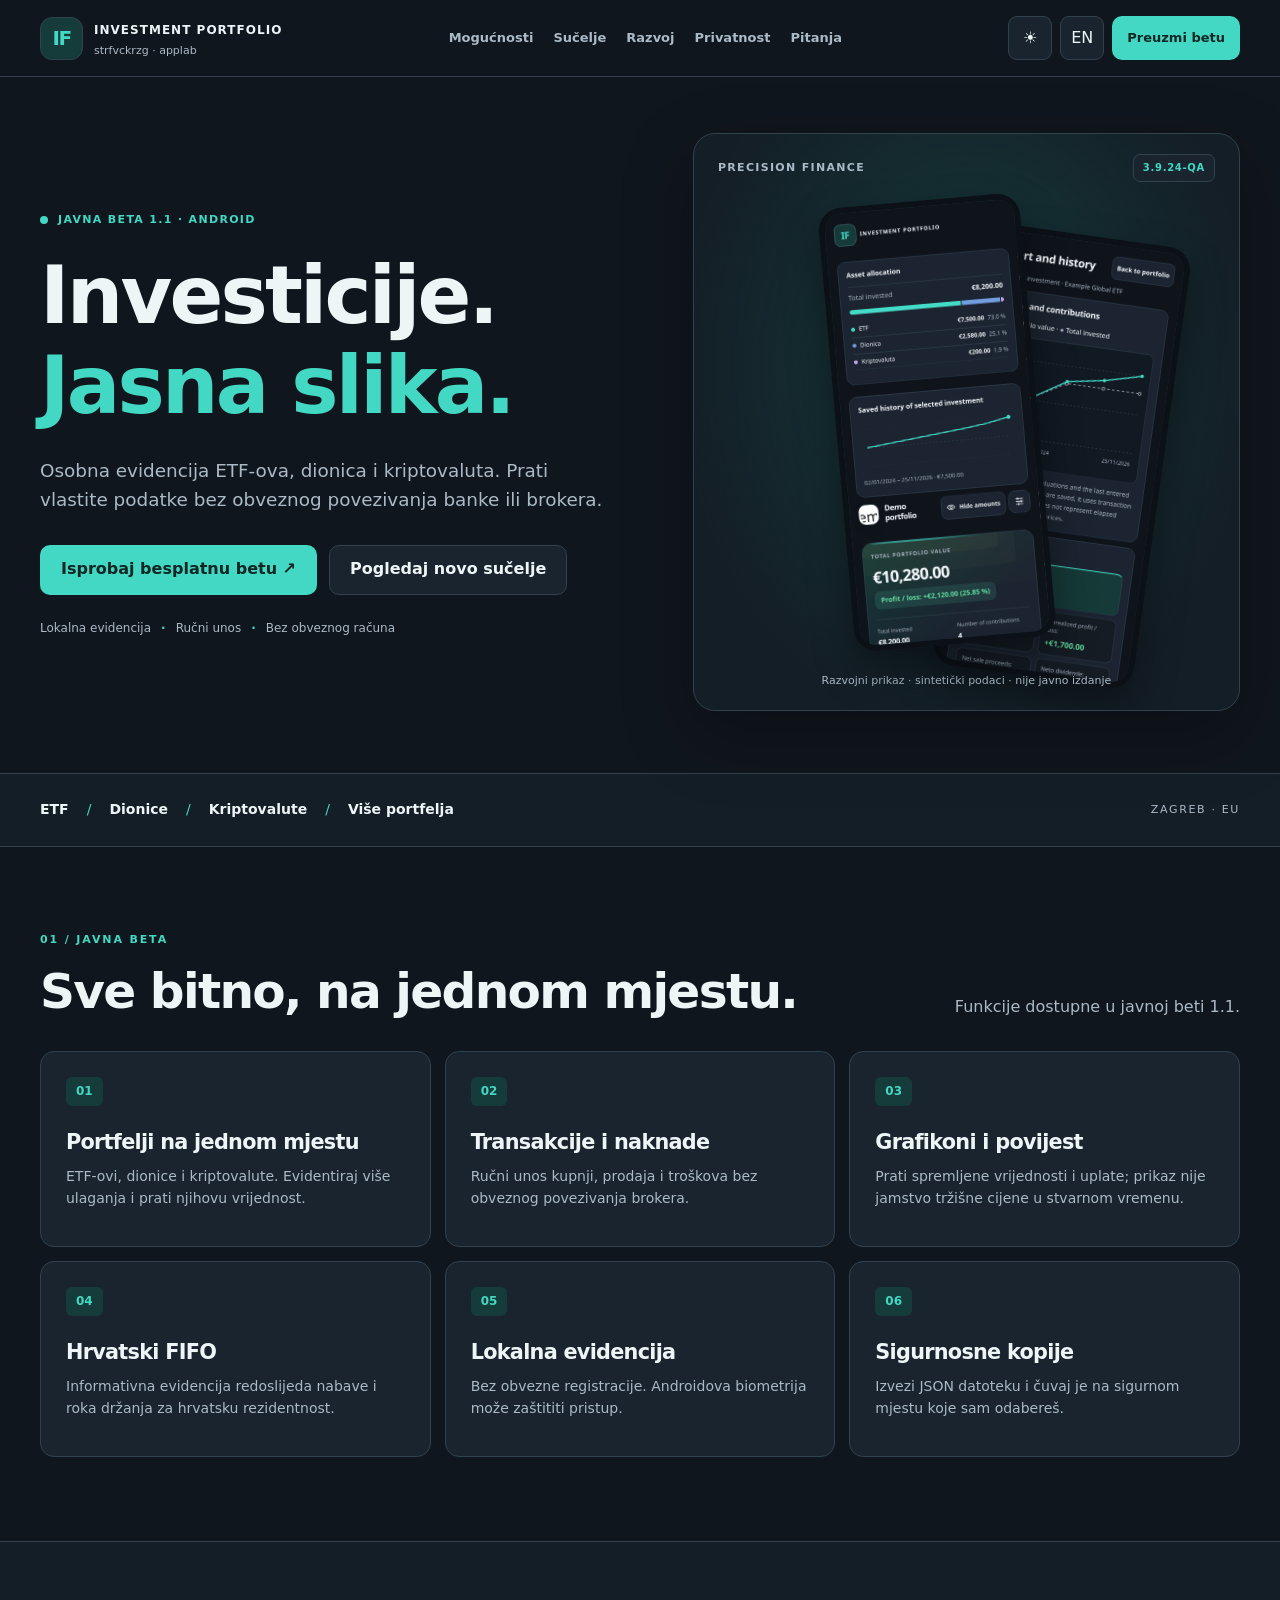
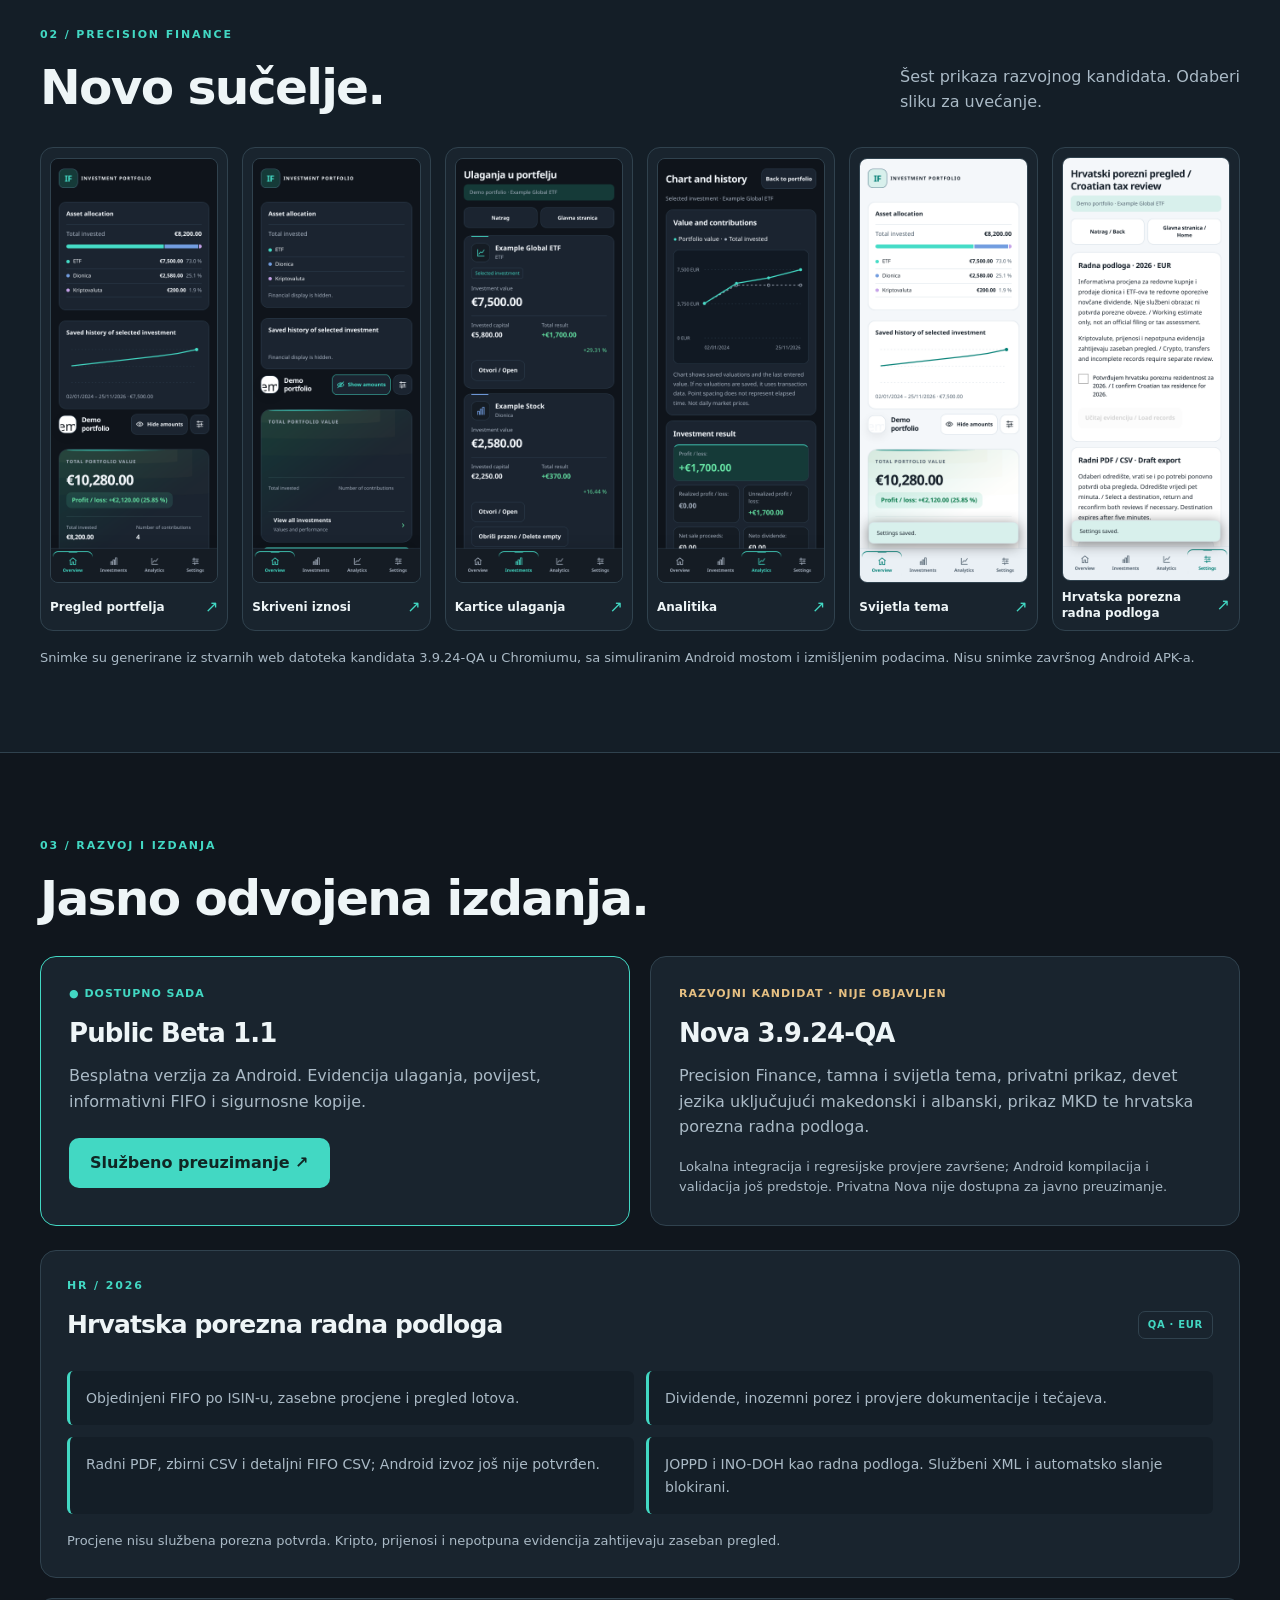
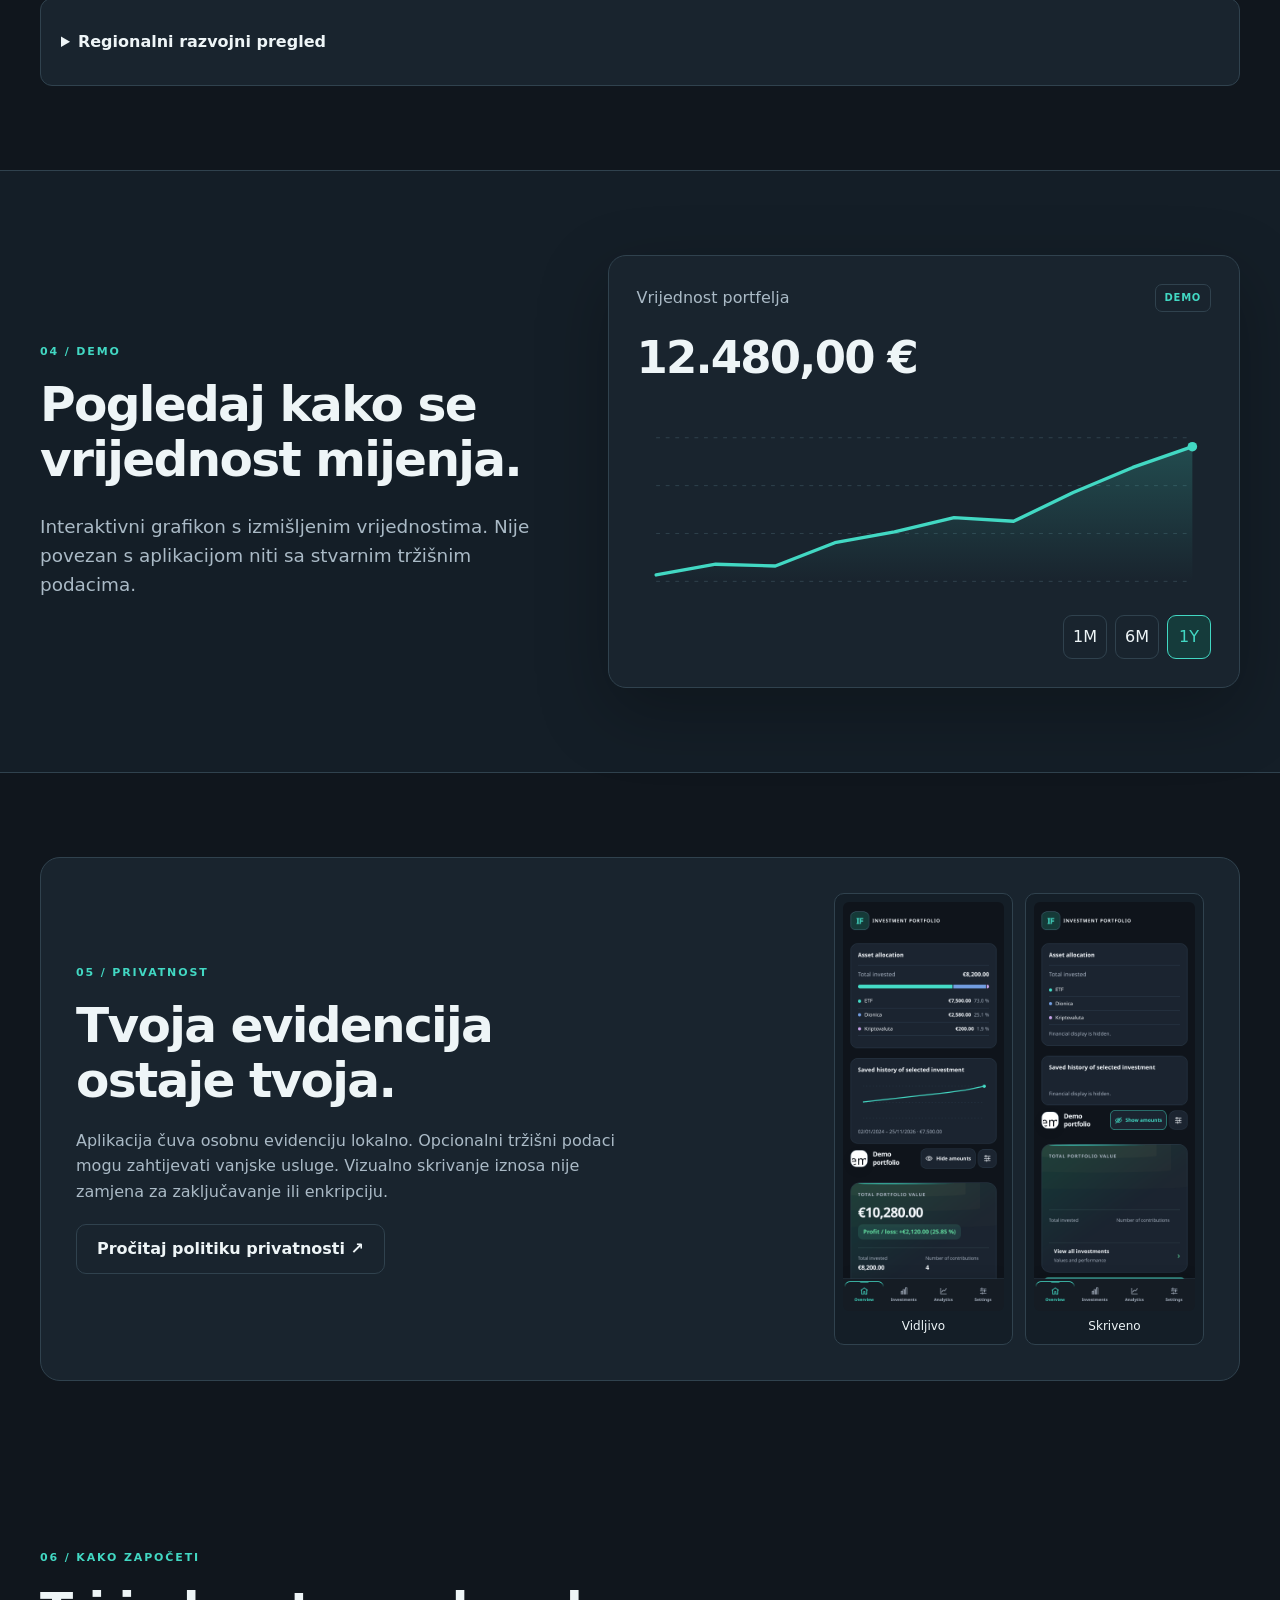
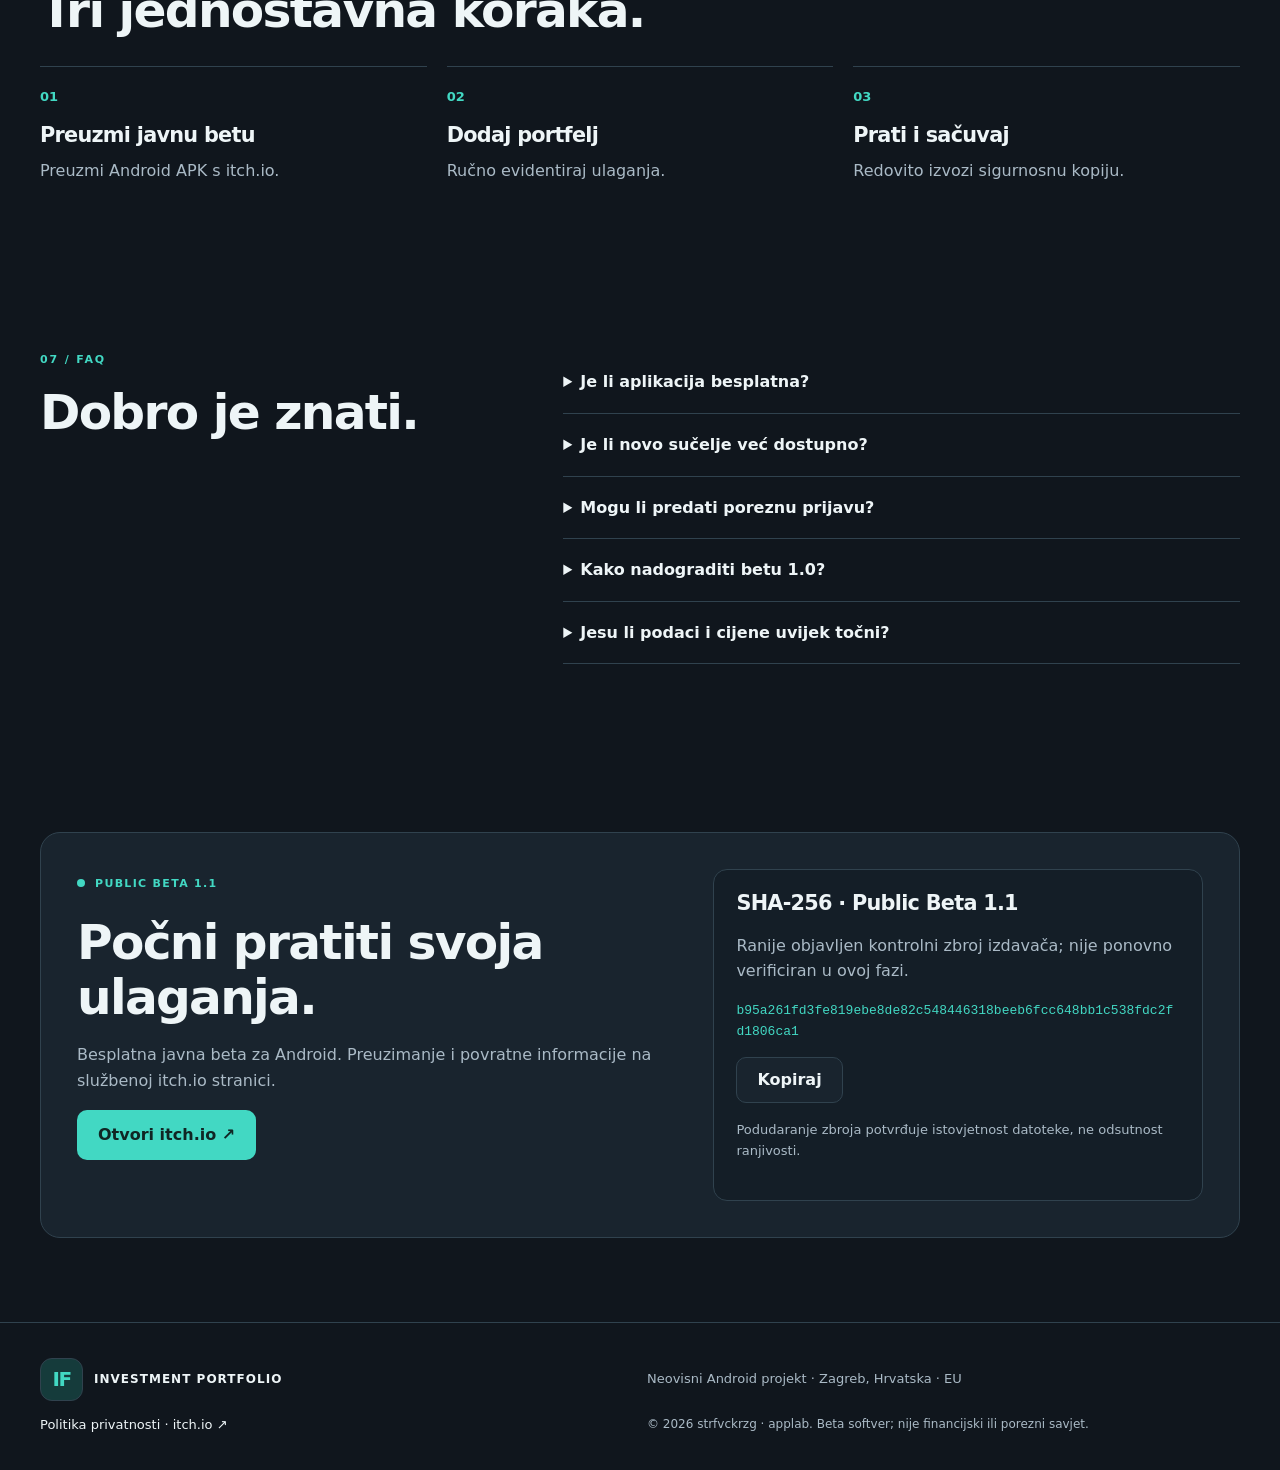
==== commit 4c92ae35: "Publish Precision Finance website redesign (phase 110)" ====
--- a/index.html
+++ b/index.html
@@ -1,232 +1 @@
-<!doctype html>
-<html lang="hr">
-<head>
-  <meta charset="utf-8">
-  <meta name="viewport" content="width=device-width, initial-scale=1">
-  <meta name="theme-color" content="#07111d">
-  <meta name="color-scheme" content="dark light">
-  <meta name="description" content="Investment Portfolio — besplatna Android beta aplikacija za praćenje ETF-ova, dionica i kriptovaluta. Ručni unos, grafikoni, FIFO pregled i lokalne sigurnosne kopije.">
-  <meta name="google-site-verification" content="X1fkiprhalncVIZ9IxXHjNL3WYvZCoOJ_Sbv2_--LiU">
-  <meta name="author" content="strfvckrzg - applab">
-  <link rel="canonical" href="https://investment-portfolio-app.pages.dev/">
-  <meta property="og:url" content="https://investment-portfolio-app.pages.dev/">
-  <meta property="og:type" content="website">
-  <meta property="og:title" content="Investment Portfolio | Know where you stand.">
-  <meta property="og:description" content="A private home for your investments. Track ETFs, stocks and crypto on Android — without connecting your brokerage account.">
-  <meta property="og:image" content="https://investment-portfolio-app.pages.dev/assets/social-cover.png">
-  <script type="application/ld+json">
-  {
-    "@context": "https://schema.org",
-    "@type": "MobileApplication",
-    "name": "Investment Portfolio",
-    "url": "https://investment-portfolio-app.pages.dev/",
-    "description": "Free Android public beta for tracking ETFs, stocks and cryptocurrencies. Manage multiple portfolios, record transactions manually, view performance charts and export local backups.",
-    "operatingSystem": "Android",
-    "applicationCategory": "FinanceApplication",
-    "softwareVersion": "1.1",
-    "isAccessibleForFree": true,
-    "publisher": {
-      "@type": "Organization",
-      "name": "strfvckrzg-applab",
-      "address": {
-        "@type": "PostalAddress",
-        "addressLocality": "Zagreb",
-        "addressCountry": "HR"
-      }
-    },
-    "offers": {
-      "@type": "Offer",
-      "url": "https://strfvckrzg-applab.itch.io/investment-portfolio-public-beta-10",
-      "price": "0",
-      "priceCurrency": "EUR"
-    },
-    "featureList": [
-      "Manual portfolio and transaction tracking",
-      "Multiple investment portfolios",
-      "ETF, stock and cryptocurrency records",
-      "Investment charts and history",
-      "Local data storage and backup export",
-      "Informational FIFO holding-period overview"
-    ]
-  }
-  </script>
-  <meta name="twitter:card" content="summary_large_image">
-  <meta name="twitter:image" content="https://investment-portfolio-app.pages.dev/assets/social-cover.png">
-  <title>Investment Portfolio — Investicije pod kontrolom</title>
-  <link rel="icon" type="image/svg+xml" href="assets/favicon.svg">
-  <link rel="stylesheet" href="styles.css?v=20261125-privacy-comparison">
-  <script src="main.js?v=20261125-privacy-comparison" defer></script>
-</head>
-<body>
-  <a class="skip-link" href="#main" data-i18n="skip">Preskoči na sadržaj</a>
-  <div class="ambient" aria-hidden="true"></div>
-  <header class="site-header" id="top">
-    <div class="container header-inner">
-      <a class="brand" href="#top" aria-label="Investment Portfolio — početna">
-        <span class="brand-mark" aria-hidden="true">
-          <svg viewBox="0 0 48 48" fill="none"><rect x="1" y="1" width="46" height="46" rx="13" stroke="currentColor" stroke-opacity=".25"/><path d="M11 32.5V26M19 32.5V20M27 32.5V23" stroke="#68e5b9" stroke-width="4" stroke-linecap="round"/><path d="m13 19 9-9 7 5 8-8" stroke="#e3bc73" stroke-width="3" stroke-linecap="round" stroke-linejoin="round"/><path d="M32 7h5v5" stroke="#e3bc73" stroke-width="3" stroke-linecap="round" stroke-linejoin="round"/></svg>
-        </span>
-        <span class="brand-text"><strong>INVESTMENT<span>PORTFOLIO</span></strong><small>by strfvckrzg · applab</small></span>
-      </a>
-      <nav class="nav-links" aria-label="Glavna navigacija">
-        <a href="#features" data-i18n="navFeatures">Mogućnosti</a>
-        <a href="#screenshots" data-i18n="navScreens">Aplikacija</a>
-        <a href="#updates" data-i18n="navNews">Novosti</a>
-        <a href="#privacy" data-i18n="navPrivacy">Privatnost</a>
-        <a href="#faq" data-i18n="navFaq">Pitanja</a>
-      </nav>
-      <div class="header-actions">
-        <button class="icon-button" id="themeToggle" type="button" aria-label="Promijeni temu" title="Promijeni temu"><svg class="theme-icon" viewBox="0 0 24 24" fill="none" stroke="currentColor" stroke-width="1.8" stroke-linecap="round"><path d="M20.2 15.5A8 8 0 0 1 8.5 3.8a8.2 8.2 0 1 0 11.7 11.7Z"/></svg></button>
-        <button class="lang-button" id="langToggle" type="button" aria-label="Change language to English"><span class="lang-current">HR</span><span class="lang-divider">/</span><span class="lang-other">EN</span></button>
-        <a class="button small primary header-download" href="https://strfvckrzg-applab.itch.io/investment-portfolio-public-beta-10" target="_blank" rel="noopener noreferrer"><span data-i18n="navDownload">Preuzmi beta</span><svg class="button-icon" viewBox="0 0 24 24" fill="none" stroke="currentColor" stroke-width="2" aria-hidden="true"><path d="M7 17 17 7M8 7h9v9"/></svg></a>
-        <button class="menu-button" id="menuToggle" type="button" aria-controls="mobileMenu" aria-expanded="false" aria-label="Otvori izbornik"><span></span><span></span><span></span></button>
-      </div>
-    </div>
-    <nav class="mobile-menu" id="mobileMenu" aria-label="Mobilna navigacija" hidden>
-      <a href="#features" data-i18n="navFeatures">Mogućnosti</a>
-      <a href="#screenshots" data-i18n="navScreens">Aplikacija</a>
-      <a href="#updates" data-i18n="navNews">Novosti</a>
-      <a href="#privacy" data-i18n="navPrivacy">Privatnost</a>
-      <a href="#faq" data-i18n="navFaq">Pitanja</a>
-      <a href="https://strfvckrzg-applab.itch.io/investment-portfolio-public-beta-10" target="_blank" rel="noopener noreferrer" data-i18n="navDownload">Preuzmi beta</a>
-    </nav>
-  </header>
-
-  <main id="main">
-    <section class="hero section-shell" aria-labelledby="heroTitle">
-      <div class="container hero-layout">
-        <div class="hero-copy">
-          <div class="eyebrow launch-label"><span class="status-dot" aria-hidden="true"></span><span data-i18n="heroBadge">PUBLIC BETA 1.1 · ANDROID</span><span class="eyebrow-sep"></span><span data-i18n="heroFree">BESPLATNO</span></div>
-          <h1 id="heroTitle"><span data-i18n="heroLine1">Tvoje investicije.</span><br><span class="serif-accent" data-i18n="heroLine2">Jasnija slika.</span></h1>
-          <p class="hero-description" data-i18n="heroDesc">Jedno pregledno mjesto za ETF-ove, dionice i kriptovalute. Prati uplate, vrijednost i rezultate — bez povezivanja bankovnog ili brokerskog računa.</p>
-          <div class="hero-cta">
-            <a class="button primary main-cta" href="https://strfvckrzg-applab.itch.io/investment-portfolio-public-beta-10" target="_blank" rel="noopener noreferrer"><svg viewBox="0 0 24 24" fill="none" stroke="currentColor" stroke-width="1.8" stroke-linecap="round" stroke-linejoin="round" aria-hidden="true"><path d="m8 4-4 16M16 4l4 16M6 12h12"/></svg><span data-i18n="heroCta">Isprobaj Android betu</span><svg class="button-icon" viewBox="0 0 24 24" fill="none" stroke="currentColor" stroke-width="2" aria-hidden="true"><path d="M7 17 17 7M8 7h9v9"/></svg></a>
-            <a class="button secondary" href="#screenshots"><span data-i18n="heroSecondary">Pogledaj aplikaciju</span><svg class="button-icon" viewBox="0 0 24 24" fill="none" stroke="currentColor" stroke-width="2" aria-hidden="true"><path d="M5 12h14m-6-6 6 6-6 6"/></svg></a>
-          </div>
-          <div class="hero-assurance"><span><svg viewBox="0 0 24 24" fill="none" stroke="currentColor" stroke-width="1.8"><path d="M12 2 4 5v7c0 5 3.6 8.4 8 10 4.4-1.6 8-5 8-10V5l-8-3Z"/><path d="m8.5 12 2.5 2.5 4.5-5"/></svg><span data-i18n="assure1">Podaci na uređaju</span></span><i></i><span><svg viewBox="0 0 24 24" fill="none" stroke="currentColor" stroke-width="1.8"><path d="M4 7h16M4 12h16M4 17h10"/></svg><span data-i18n="assure2">Bez obvezne registracije</span></span></div>
-        </div>
-        <div class="hero-visual" aria-label="Snimka sučelja aplikacije Investment Portfolio">
-          <div class="hero-orbit orbit-one" aria-hidden="true"></div><div class="hero-orbit orbit-two" aria-hidden="true"></div>
-          <div class="glow-ball" aria-hidden="true"></div>
-          <div class="floating-label top-floating"><span class="tiny-symbol" aria-hidden="true">✦</span><span data-i18n="floatingOne">Jasan pregled portfelja</span></div>
-          <div class="phone-mockup hero-phone"><img src="assets/nova-new-overview.png" alt="Novi pregled portfelja u razvojnoj verziji aplikacije" data-alt-hr="Novi pregled portfelja u razvojnoj verziji aplikacije" data-alt-en="New portfolio overview in the development build" width="1080" height="2280" fetchpriority="high"></div>
-          <div class="floating-label bottom-floating"><span class="mini-lock"><svg viewBox="0 0 24 24" fill="none" stroke="currentColor" stroke-width="2" aria-hidden="true"><rect x="5" y="10" width="14" height="11" rx="2"/><path d="M8 10V7a4 4 0 0 1 8 0v3"/></svg></span><span><strong data-i18n="floatingTwo">Tvoja evidencija.</strong><small data-i18n="floatingThree">Pod tvojom kontrolom.</small></span></div>
-          <div class="hero-visual-caption" data-i18n="demoFoot">Novo sučelje · razvojna verzija · izmišljeni podaci</div>
-        </div>
-      </div>
-      <div class="container hero-divider"><span data-i18n="heroBottom">EVIDENCIJA ULAGANJA, BEZ NEPOTREBNE SLOŽENOSTI</span><span class="line-long"></span></div>
-    </section>
-
-    <section class="ticker-section" aria-label="Vrste ulaganja"><div class="container ticker-row"><span data-i18n="tickerLead">JEDNA APLIKACIJA. VIŠE VRSTA ULAGANJA.</span><div class="ticker-tags"><span>ETFs</span><b>✳</b><span data-i18n="tickerStocks">DIONICE</span><b>✳</b><span data-i18n="tickerCrypto">KRIPTOVALUTE</span><b>✳</b><span data-i18n="tickerOther">RAZLIČITI PORTFELJI</span></div></div></section>
-
-    <section class="features section-space" id="features" aria-labelledby="featuresTitle">
-      <div class="container">
-        <div class="section-intro intro-split"><div><span class="section-kicker"><span class="kicker-line"></span><span data-i18n="featuresKicker">ŠTO MOŽEŠ RADITI</span></span><h2 id="featuresTitle"><span data-i18n="featuresTitleOne">Manje tablica.</span><br><span class="subtle-text" data-i18n="featuresTitleTwo">Više jasnoće.</span></h2></div><p data-i18n="featuresIntro">Od prve uplate do dugoročnog praćenja — pregledne funkcije za osobnu evidenciju ulaganja, bez nepotrebne buke.</p></div>
-        <div class="feature-grid">
-          <article class="feature-card card-highlight"><div class="feature-icon"><svg viewBox="0 0 24 24" fill="none" stroke="currentColor" stroke-width="1.6"><rect x="3" y="3" width="18" height="18" rx="4"/><path d="M7 16v-4m5 4V8m5 8v-6"/></svg></div><span class="feature-id">01 /</span><h3 data-i18n="f1Title">Svi portfelji. Jedan pregled.</h3><p data-i18n="f1Desc">Prati više portfelja i ulaganja te ukupno uloženo, vrijednost i ostvareni rezultat.</p><span class="card-motif" aria-hidden="true"><span></span><span></span><span></span><span></span></span></article>
-          <article class="feature-card"><div class="feature-icon"><svg viewBox="0 0 24 24" fill="none" stroke="currentColor" stroke-width="1.6"><path d="M3 19h18M4 14l5-5 4 3 7-8"/><path d="M16 4h4v4"/></svg></div><span class="feature-id">02 /</span><h3 data-i18n="f2Title">Grafikoni i povijest</h3><p data-i18n="f2Desc">Vizualiziraj zabilježene procjene vrijednosti, uplate i kretanje vlastitog portfelja.</p></article>
-          <article class="feature-card"><div class="feature-icon"><svg viewBox="0 0 24 24" fill="none" stroke="currentColor" stroke-width="1.6"><path d="M7 3h10l4 4v14H3V3h4Z"/><path d="M8 12h8M8 16h6M8 8h2"/></svg></div><span class="feature-id">03 /</span><h3 data-i18n="f3Title">Kupnje, prodaje i naknade</h3><p data-i18n="f3Desc">Zabilježi transakcije ručno, uključujući količinu udjela, datume i troškove.</p></article>
-          <article class="feature-card"><div class="feature-icon"><svg viewBox="0 0 24 24" fill="none" stroke="currentColor" stroke-width="1.6"><rect x="3" y="5" width="18" height="16" rx="3"/><path d="M8 3v4M16 3v4M3 10h18m-12 5 2 2 4-4"/></svg></div><span class="feature-id">04 /</span><h3 data-i18n="f4Title">FIFO i razdoblje držanja</h3><p data-i18n="f4Desc">Informativni prikaz FIFO evidencije i dvogodišnjeg razdoblja za korisnike s hrvatskom poreznom rezidentnošću.</p></article>
-          <article class="feature-card"><div class="feature-icon"><svg viewBox="0 0 24 24" fill="none" stroke="currentColor" stroke-width="1.6"><path d="M12 3 5 6v6c0 4.5 3.2 7.4 7 9 3.8-1.6 7-4.5 7-9V6l-7-3Z"/><path d="M9 12a3 3 0 0 1 6 0v4H9v-4Zm3-3V7"/></svg></div><span class="feature-id">05 /</span><h3 data-i18n="f5Title">Lokalni podaci i biometrija</h3><p data-i18n="f5Desc">Evidencija ostaje na uređaju. Android biometrija može pružiti dodatnu zaštitu pristupa.</p></article>
-          <article class="feature-card"><div class="feature-icon"><svg viewBox="0 0 24 24" fill="none" stroke="currentColor" stroke-width="1.6"><path d="M12 17V3m-5 5 5-5 5 5M4 17v4h16v-4"/></svg></div><span class="feature-id">06 /</span><h3 data-i18n="f6Title">Sigurnosne kopije</h3><p data-i18n="f6Desc">Izvezi evidenciju u JSON datoteku i vrati je po potrebi. Mjesto čuvanja biraš sam.</p></article>
-        </div>
-      </div>
-    </section>
-
-    <section class="release-updates section-space" id="updates" aria-labelledby="updatesTitle">
-      <div class="container">
-        <div class="section-intro">
-          <h2 id="updatesTitle" data-i18n="updatesTitle">Što je novo u Investment Portfoliju</h2>
-          <p data-i18n="updatesIntro">Javna beta 1.1 dostupna je na itch.io. Novi prikaz portfelja i regionalni porezni pregledi pripremaju se za sljedeće javno izdanje.</p>
-        </div>
-        <div class="release-grid">
-          <article class="release-card is-available">
-            <p class="release-status" data-i18n="updatesAvailable">Dostupno sada</p>
-            <h3 data-i18n="updatesBeta">Javna beta 1.1 za Android</h3>
-            <p data-i18n="updatesBetaCopy">Upravljaj portfeljima, bilježi transakcije i prati povijest ulaganja. Beta 1.1 prikazuje kada je cijena spremljena i odakle dolazi te omogućuje nastavak nedovršenog unosa. Hrvatski FIFO pregled dostupan je uz odabranu Hrvatsku.</p>
-          </article>
-          <article class="release-card">
-            <p class="release-status" data-i18n="updatesInProgress">U razvoju za javnu betu</p>
-            <h3 data-i18n="updatesVisual">Novi pregled i privatni prikaz</h3>
-            <p data-i18n="updatesVisualCopy">Istaknutija ukupna vrijednost portfelja, čitljiviji graf i kartice ulaganja te ikona oka za privremeno skrivanje iznosa tijekom pokazivanja zaslona.</p>
-            <a class="release-gallery-link" href="#screenshots" data-i18n="updatesGalleryLink">Pogledaj novo sučelje</a>
-          </article>
-          <article class="release-card">
-            <p class="release-status" data-i18n="updatesInProgress">U razvoju za javnu betu</p>
-            <h3 data-i18n="updatesTax">Porezni pregled prema rezidentnosti</h3>
-            <p data-i18n="updatesTaxCopy">Razvojna beta ima izbor porezne rezidentnosti za svih 27 država EU-a, 25 najvećih gospodarstava prema nominalnom BDP-u za 2026. i druga područja. Rezidentnost biraš u postavkama, neovisno o jeziku, valuti ili banci. CSV izvoz obuhvaća kupnje, prodaje, naknade i dividende otvorenog ulaganja.</p>
-          </article>
-        </div>
-        <div class="release-coverage">
-          <h3 id="updatesScopeTitle" data-i18n="updatesScopeTitle">Regionalno porezno pokriće</h3>
-          <p data-i18n="updatesScopeIntro">Hrvatski FIFO već je u javnoj beti. Ostali navedeni pregledi za 2025. i 2026. još se pripremaju za javno izdanje i pokrivaju sljedeće slučajeve.</p>
-          <table aria-labelledby="updatesScopeTitle">
-            <thead><tr><th scope="col" data-i18n="updatesArea">Porezno područje</th><th scope="col" data-i18n="updatesScope">Podržani pregled</th></tr></thead>
-            <tbody>
-              <tr><th scope="row" data-i18n="updatesHR">Hrvatska</th><td data-i18n="updatesHRScope">Informativni FIFO i pregled roka držanja u javnoj beti.</td></tr>
-              <tr><th scope="row" data-i18n="updatesSI">Slovenija</th><td data-i18n="updatesSIScope">Procjena prodaje dionica i ETF-ova na običnom računu, prije godišnjeg prebijanja gubitaka.</td></tr>
-              <tr><th scope="row" data-i18n="updatesRS">Srbija</th><td data-i18n="updatesRSScope">Procjena dokumentirane prodaje dionica uz ručni unos provjerenih iznosa u dinarima.</td></tr>
-              <tr><th scope="row" data-i18n="updatesME">Crna Gora</th><td data-i18n="updatesMEScope">FIFO procjena državnog poreza za otvorenu dionicu, bez općinskog prireza.</td></tr>
-              <tr><th scope="row" data-i18n="updatesMK">Sjeverna Makedonija</th><td data-i18n="updatesMKScope">Procjena za dokumentirani dio prodaje dionice ili udjela u fondu, uz ručni unos u denarima.</td></tr>
-              <tr><th scope="row" data-i18n="updatesXK">Kosovo</th><td data-i18n="updatesXKScope">Procjena dodatnog godišnjeg poreza od prodaje dionica, prema ukupnoj poreznoj osnovici.</td></tr>
-              <tr><th scope="row" data-i18n="updatesBAFB">Federacija BiH</th><td data-i18n="updatesBAFBScope">Procjena za prodaju poslovnog udjela u d.o.o.</td></tr>
-              <tr><th scope="row" data-i18n="updatesBARS">Republika Srpska</th><td data-i18n="updatesBARSScope">Procjena za uobičajenu domaću prodaju dionica uz dokumentiranu ponderiranu nabavnu vrijednost.</td></tr>
-              <tr><th scope="row" data-i18n="updatesBABD">Brčko distrikt</th><td data-i18n="updatesBABDScope">Informacija o izuzeću za obuhvaćene financijske instrumente.</td></tr>
-            </tbody>
-          </table>
-          <p class="release-note" data-i18n="updatesNotice">Porezni pregledi služe kao pomoć pri evidenciji. Procjene za pojedine prodaje mogu izostaviti gubitke iz drugih ulaganja, olakšice i inozemne porezne kredite.</p>
-        </div>
-      </div>
-    </section>
-
-    <section class="showcase section-space" id="screenshots" aria-labelledby="screensTitle">
-      <div class="container">
-        <div class="section-intro showcase-top"><div><span class="section-kicker"><span class="kicker-line"></span><span data-i18n="screensKicker">STVARNA APLIKACIJA</span></span><h2 id="screensTitle"><span data-i18n="screensTitle1">Novi izgled</span><br><span class="serif-accent" data-i18n="screensTitle2">aplikacije.</span></h2></div><div class="gallery-intro"><p data-i18n="screensIntro">Pogledaj novi izgled Android aplikacije. Dodirni sliku za uvećanje. U prikazu portfelja možeš usporediti vidljive i zamagljene iznose.</p><div class="gallery-controls"><button class="gallery-arrow" id="galleryPrev" type="button" aria-label="Prethodna slika"><svg viewBox="0 0 24 24" fill="none" stroke="currentColor" stroke-width="2"><path d="M19 12H5m6 6-6-6 6-6"/></svg></button><button class="gallery-arrow" id="galleryNext" type="button" aria-label="Sljedeća slika"><svg viewBox="0 0 24 24" fill="none" stroke="currentColor" stroke-width="2"><path d="M5 12h14m-6-6 6 6-6 6"/></svg></button></div></div></div>
-        <div class="gallery" id="gallery" role="group">
-          <button class="screenshot-item" type="button" data-privacy-view="visible" data-image="assets/nova-new-overview.png" data-caption-hr="Pregled portfelja" data-caption-en="Portfolio overview"><span class="screenshot-img"><img src="assets/nova-new-overview.png" alt="Novi pregled portfelja s ukupnom vrijednošću i dobiti" data-alt-hr="Novi pregled portfelja s ukupnom vrijednošću i dobiti" data-alt-en="Redesigned overview with the portfolio value and gain" width="1080" height="2280" loading="lazy"></span><span class="screenshot-caption"><strong data-i18n="shot1">Pregled portfelja</strong><span class="corner-arrow" aria-hidden="true">↗</span></span></button>
-          <button class="screenshot-item" type="button" data-privacy-view="concealed" data-image="assets/nova-new-private.png" data-caption-hr="Zamagljeni iznosi" data-caption-en="Amounts hidden"><span class="screenshot-img"><img src="assets/nova-new-private.png" alt="Pregled portfelja s uključenim zamagljivanjem iznosa" data-alt-hr="Pregled portfelja s uključenim zamagljivanjem iznosa" data-alt-en="Portfolio overview with amounts concealed" width="1080" height="2280" loading="lazy"></span><span class="screenshot-caption"><strong data-i18n="shot2">Zamagljeni iznosi</strong><span class="corner-arrow" aria-hidden="true">↗</span></span></button>
-          <button class="screenshot-item" type="button" data-image="assets/nova-new-analytics.png" data-caption-hr="Analitika" data-caption-en="Analytics"><span class="screenshot-img"><img src="assets/nova-new-analytics.png" alt="Zaslon analitike s karticama rezultata portfelja" data-alt-hr="Zaslon analitike s karticama rezultata portfelja" data-alt-en="Analytics screen with portfolio results cards" width="1080" height="2280" loading="lazy"></span><span class="screenshot-caption"><strong data-i18n="shot3">Analitika</strong><span class="corner-arrow" aria-hidden="true">↗</span></span></button>
-          <button class="screenshot-item" type="button" data-image="assets/nova-new-investments.png" data-caption-hr="Ulaganja" data-caption-en="Investments"><span class="screenshot-img"><img src="assets/nova-new-investments.png" alt="Zaslon s popisom ulaganja" data-alt-hr="Zaslon s popisom ulaganja" data-alt-en="Investments screen showing the holdings list" width="1080" height="2280" loading="lazy"></span><span class="screenshot-caption"><strong data-i18n="shot4">Ulaganja</strong><span class="corner-arrow" aria-hidden="true">↗</span></span></button>
-        </div>
-        <p class="gallery-disclaimer"><svg viewBox="0 0 24 24" fill="none" stroke="currentColor" stroke-width="1.7" aria-hidden="true"><circle cx="12" cy="12" r="9"/><path d="M12 11v5m0-8h.01"/></svg><span data-i18n="screensDisclaimer">Snimke su iz razvojne verzije aplikacije i prikazuju izmišljene podatke. Javna beta 1.1 ima prethodni izgled.</span></p>
-      </div>
-    </section>
-
-    <section class="demo section-space" id="demo" aria-labelledby="demoTitle">
-      <div class="container demo-layout">
-        <div class="demo-copy"><span class="section-kicker"><span class="kicker-line"></span><span data-i18n="demoKicker">ISPROBAJ PRIKAZ</span></span><h2 id="demoTitle"><span data-i18n="demoTitleOne">Brojke imaju</span><br><span class="serif-accent" data-i18n="demoTitleTwo">svoju priču.</span></h2><p data-i18n="demoCopy">Pogledaj kako može izgledati jednostavno praćenje ulaganja. Promijeni razdoblje i pregledaj demonstracijski grafikon.</p><div class="demo-label"><span class="demo-beacon"></span><span data-i18n="demoNote">Interaktivni prikaz na webu. Nije povezan s aplikacijom niti sa stvarnim tržišnim podacima.</span></div></div>
-        <div class="dashboard-demo" aria-label="Demonstracijski grafikon portfelja">
-          <div class="demo-panel-head"><span class="demo-panel-icon"><svg viewBox="0 0 24 24" fill="none" stroke="currentColor" stroke-width="1.7"><path d="M3 3v18h18M6 15l5-5 4 2 5-7"/></svg></span><span data-i18n="demoPanel">Pregled vrijednosti</span><span class="demo-fake" data-i18n="demoBadge">DEMO PODACI</span></div>
-          <div class="demo-data-top"><div><small data-i18n="demoValueLabel">Ukupna vrijednost</small><strong id="demoValue">€ 12.480,00</strong></div><span class="demo-gain" id="demoGain">+€ 1.380,00 <small>(+12,43%)</small></span></div>
-          <div class="chart-holder"><svg id="portfolioChart" viewBox="0 0 560 250" role="img" aria-label="Demonstracijski linijski grafikon vrijednosti portfelja"><defs><linearGradient id="areaFill" x1="0" y1="0" x2="0" y2="1"><stop offset="0" stop-color="#6de4bd" stop-opacity=".26"/><stop offset="1" stop-color="#6de4bd" stop-opacity="0"/></linearGradient></defs><g class="grid-lines" stroke="currentColor" stroke-opacity=".11"><path d="M15 25H545M15 90H545M15 155H545M15 220H545"/></g><path id="chartArea" fill="url(#areaFill)" d="M15 220H545V220H15Z"/><path id="chartLine" fill="none" stroke="#64e7ba" stroke-width="3.5" stroke-linecap="round" stroke-linejoin="round" d="M15 220H545"/><circle id="chartDot" r="6" cx="545" cy="100" fill="#e3bb76" stroke="#152f3b" stroke-width="4"/></svg><div class="chart-axis"><span id="axisStart">SIJ</span><span id="axisMid">LIP</span><span id="axisEnd">STU</span></div></div>
-          <div class="chart-footer"><div class="chart-legend"><span class="legend-dot"></span><span data-i18n="legendName">Vrijednost portfelja</span></div><div class="period-tabs" role="group" aria-label="Vremensko razdoblje"><button type="button" data-period="1m" aria-pressed="false">1M</button><button type="button" data-period="6m" aria-pressed="false">6M</button><button type="button" data-period="1y" aria-pressed="true">1Y</button></div></div>
-        </div>
-      </div>
-    </section>
-
-    <section class="privacy section-space" id="privacy" aria-labelledby="privacyTitle"><div class="container privacy-panel"><div class="privacy-symbol" aria-hidden="true"><svg viewBox="0 0 96 96" fill="none"><path d="M48 9 18 22v23c0 22 13 34 30 42 17-8 30-20 30-42V22L48 9Z" stroke="currentColor" stroke-width="2"/><rect x="34" y="43" width="28" height="23" rx="5" stroke="#6ce8bc" stroke-width="3"/><path d="M40 43v-9a8 8 0 0 1 16 0v9" stroke="#6ce8bc" stroke-width="3"/></svg></div><div class="privacy-copy"><span class="section-kicker"><span class="kicker-line"></span><span data-i18n="privacyKicker">PRIVATNOST JE TEMELJ</span></span><h2 id="privacyTitle"><span data-i18n="privacyTitle1">Nije potrebno dijeliti</span><br><span class="serif-accent" data-i18n="privacyTitle2">financijske podatke.</span></h2><p data-i18n="privacyDesc">Investment Portfolio čuva evidenciju ulaganja lokalno na tvojem Android uređaju. Za praćenje vlastitih ulaganja ne trebaš povezivati banku, brokera ni otvoriti račun kod nas.</p><div class="privacy-bullets"><span><i class="checkmark">✓</i><span data-i18n="privacyOne">Lokalna evidencija ulaganja</span></span><span><i class="checkmark">✓</i><span data-i18n="privacyTwo">Ručno izvezive sigurnosne kopije</span></span><span><i class="checkmark">✓</i><span data-i18n="privacyThree">Bez obveznih bankovnih prijava</span></span></div><p class="privacy-caveat" data-i18n="privacyCaveat">Opcionalne tržišne cijene i tečajevi mogu zahtijevati komunikaciju s vanjskim pružateljima podataka. Sigurnosne kopije zaštiti kao i druge osjetljive datoteke.</p><a class="text-link" href="privacy.html" data-i18n="privacyLink">Pročitaj politiku privatnosti <span aria-hidden="true">↗</span></a></div></div></section>
-
-    <section class="steps section-space" id="how" aria-labelledby="stepsTitle"><div class="container"><div class="section-intro"><span class="section-kicker"><span class="kicker-line"></span><span data-i18n="stepsKicker">KAKO ZAPOČETI</span></span><h2 id="stepsTitle"><span data-i18n="stepsTitle">Tri jednostavna koraka.</span></h2></div><div class="steps-grid"><article class="step"><span>01</span><div class="step-rule"></div><h3 data-i18n="step1Title">Preuzmi beta aplikaciju</h3><p data-i18n="step1Desc">Otvori službenu itch.io stranicu i preuzmi APK za Android.</p></article><article class="step"><span>02</span><div class="step-rule"></div><h3 data-i18n="step2Title">Dodaj vlastiti portfelj</h3><p data-i18n="step2Desc">Ručno unesi ulaganja i transakcije, bez povezivanja računa.</p></article><article class="step"><span>03</span><div class="step-rule"></div><h3 data-i18n="step3Title">Prati i sačuvaj evidenciju</h3><p data-i18n="step3Desc">Provjeravaj prikaze te redovito izvozi sigurnosnu kopiju.</p></article></div></div></section>
-
-    <section class="faq section-space" id="faq" aria-labelledby="faqTitle"><div class="container faq-layout"><div class="faq-intro"><span class="section-kicker"><span class="kicker-line"></span><span data-i18n="faqKicker">DOBRO JE ZNATI</span></span><h2 id="faqTitle"><span data-i18n="faqTitle1">Pitanja?</span><br><span class="serif-accent" data-i18n="faqTitle2">Imamo odgovore.</span></h2><p data-i18n="faqIntro">Važne informacije prije instalacije javne beta-verzije.</p></div><div class="faq-items"><details><summary><span data-i18n="faqRoadmapQ">Jesu li novi regionalni porezni pregledi već dostupni?</span><b aria-hidden="true">+</b></summary><p data-i18n="faqRoadmapA">Hrvatski FIFO već je u javnoj beti 1.1. Ostali regionalni pregledi, prošireni izbor porezne rezidentnosti i opći CSV izvoz u pripremi su za javno izdanje.</p></details><details><summary><span data-i18n="faq1Q">Je li aplikacija besplatna?</span><span class="plus-symbol" aria-hidden="true"></span></summary><p data-i18n="faq1A">Da. Trenutačna javna beta 1.1 besplatna je, bez pretplate i oglasa. Budući uvjeti novih verzija mogu se promijeniti.</p></details><details><summary><span data-i18n="faq2Q">Treba li povezati banku ili brokerski račun?</span><span class="plus-symbol" aria-hidden="true"></span></summary><p data-i18n="faq2A">Ne. Uplate, prodaje i ostale podatke možeš unijeti ručno. Nema obvezne registracije ni povezivanja bankovnog računa.</p></details><details><summary><span data-i18n="faq3Q">Jesu li cijene i izračuni uvijek točni?</span><span class="plus-symbol" aria-hidden="true"></span></summary><p data-i18n="faq3A">Ne nužno. Podaci se mogu unositi ručno, a tržišni podaci mogu kasniti ili biti nepotpuni. Prije donošenja financijskih ili poreznih odluka važne iznose provjeri neovisno.</p></details><details><summary><span data-i18n="faq4Q">Mogu li koristiti aplikaciju za poreznu prijavu?</span><span class="plus-symbol" aria-hidden="true"></span></summary><p data-i18n="faq4A">Aplikacija može pomoći pri osobnoj evidenciji. Hrvatski FIFO i razdoblja držanja prikazani su informativno i nisu porezni savjet ili službena potvrda porezne obveze.</p></details><details><summary><span data-i18n="faq5Q">Kako nadograditi s bete 1.0 na 1.1?</span><span class="plus-symbol" aria-hidden="true"></span></summary><p data-i18n="faq5A">Prema uputama izdavača, beta 1.1 instalira se preko verzije 1.0 bez prethodnog uklanjanja. Prije nadogradnje svejedno napravi sigurnosnu kopiju važnih podataka.</p></details></div></div></section>
-
-    <section class="integrity" aria-labelledby="integrityTitle"><div class="container integrity-layout"><div class="integrity-icon" aria-hidden="true"><svg viewBox="0 0 24 24" fill="none" stroke="currentColor" stroke-width="1.7"><path d="M12 2 4 6v6c0 4.7 3.5 8.1 8 10 4.5-1.9 8-5.3 8-10V6l-8-4Z"/><path d="m8 12 3 3 5-6"/></svg></div><div class="integrity-copy"><span class="integrity-kicker" data-i18n="hashKicker">PROVJERA DATOTEKE</span><h3 id="integrityTitle" data-i18n="hashTitle">Provjeri originalni APK.</h3><p data-i18n="hashDesc">Izdavač je objavio SHA-256 kontrolni zbroj za Public Beta 1.1. Usporedi ga sa zbrojem preuzete datoteke.</p><div class="hash-row"><code id="apkHash">b95a261fd3fe819ebe8de82c548446318beeb6fcc648bb1c538fdc2fd1806ca1</code><button id="copyHash" type="button" data-i18n="hashCopy" aria-label="Kopiraj SHA-256">Kopiraj</button></div><small data-i18n="hashCaveat">Podudaranje kontrolnog zbroja potvrđuje istovjetnost datoteke, a ne jamči odsutnost sigurnosnih ranjivosti.</small></div></div></section>
-
-    <section class="closing section-space" id="download" aria-labelledby="closingTitle"><div class="container closing-card"><div class="closing-grid" aria-hidden="true"></div><div class="closing-content"><span class="closing-label"><span class="status-dot"></span><span data-i18n="closingBadge">PUBLIC BETA 1.1 · ANDROID</span></span><h2 id="closingTitle"><span data-i18n="closingTitle1">Vrijeme je za</span><br><span class="serif-accent" data-i18n="closingTitle2">bolji pregled.</span></h2><p data-i18n="closingText">Preuzmi besplatnu beta-verziju, isprobaj aplikaciju i podijeli povratnu informaciju na službenoj stranici projekta.</p><a class="button primary closing-button" href="https://strfvckrzg-applab.itch.io/investment-portfolio-public-beta-10" target="_blank" rel="noopener noreferrer"><span data-i18n="closingButton">Otvori službeno preuzimanje</span><svg viewBox="0 0 24 24" fill="none" stroke="currentColor" stroke-width="2" aria-hidden="true"><path d="M7 17 17 7M8 7h9v9"/></svg></a><span class="download-note" data-i18n="downloadNote">Za Android · besplatna javna beta · APK se preuzima s itch.io</span></div><span class="closing-decoration" aria-hidden="true">IP<span>↗</span></span></div></section>
-  </main>
-
-  <footer class="footer"><div class="container footer-top"><div><a class="footer-brand" href="#top">INVESTMENT <span>PORTFOLIO</span></a><p data-i18n="footerTagline">Neovisna Android aplikacija za osobnu evidenciju ulaganja.</p></div><div class="footer-nav"><a href="#features" data-i18n="navFeatures">Mogućnosti</a><a href="#screenshots" data-i18n="navScreens">Aplikacija</a><a href="#updates" data-i18n="navNews">Novosti</a><a href="privacy.html" data-i18n="privacyPolicy">Privatnost</a><a href="https://strfvckrzg-applab.itch.io/investment-portfolio-public-beta-10" target="_blank" rel="noopener noreferrer">itch.io ↗</a></div></div><div class="container footer-bottom"><span>© 2026 strfvckrzg · applab. <span data-i18n="footerLocation">Zagreb, Hrvatska.</span></span><span class="made-in-eu"><span data-i18n="madeInEu">Napravljeno u EU</span><span class="eu-flag" aria-hidden="true">🇪🇺</span></span><span data-i18n="footerDisclaimer">Beta softver · nije financijski ili porezni savjet.</span><a href="#top" class="back-top"><span data-i18n="backTop">Na vrh</span> ↑</a></div></footer>
-  <dialog class="image-dialog" id="imageDialog" aria-labelledby="dialogCaption">
-    <div class="dialog-head">
-      <span id="dialogCaption">Snimka zaslona</span>
-      <button id="closeDialog" type="button" aria-label="Zatvori snimku zaslona">×</button>
-    </div>
-    <div class="privacy-comparison" id="privacyComparison" role="group" aria-label="Usporedi prikaze iznosa" hidden>
-      <button type="button" data-show-privacy="visible" aria-pressed="false" data-i18n="compareVisible">Vidljivi iznosi</button>
-      <button type="button" data-show-privacy="concealed" aria-pressed="false" data-i18n="compareConcealed">Zamagljeni iznosi</button>
-    </div>
-    <div class="dialog-image-wrap"><img id="dialogImage" alt="Uvećana snimka zaslona aplikacije"></div>
-    <p class="dialog-caption" data-i18n="dialogDemo">Izmišljeni testni podaci · razvojna verzija aplikacije</p>
-  </dialog>
-</body>
-</html>+<!doctype html><html lang="hr" data-theme="dark"><head><meta charset="utf-8"><meta name="viewport" content="width=device-width, initial-scale=1"><meta name="theme-color" content="#10161d"><meta name="color-scheme" content="dark light"><meta name="description" content="Besplatna Android javna beta za evidenciju ETF-ova, dionica i kriptovaluta. Precision Finance razvojni pregled."><meta name="google-site-verification" content="X1fkiprhalncVIZ9IxXHjNL3WYvZCoOJ_Sbv2_--LiU"><link rel="canonical" href="https://investment-portfolio-app.pages.dev/"><meta property="og:url" content="https://investment-portfolio-app.pages.dev/"><meta property="og:title" content="Investment Portfolio | Precision Finance"><meta property="og:description" content="Independent Android portfolio tracker. Public Beta 1.1 available; development preview of Precision Finance."><meta property="og:type" content="website"><meta property="og:image" content="https://investment-portfolio-app.pages.dev/assets/pf-social.png"><meta name="twitter:card" content="summary_large_image"><meta name="twitter:image" content="https://investment-portfolio-app.pages.dev/assets/pf-social.png"><title>Investment Portfolio — Precision Finance</title><link rel="icon" href="assets/pf-favicon.svg" type="image/svg+xml"><link rel="stylesheet" href="styles.css?v=precision-110"><script src="main.js?v=precision-110" defer></script><script type="application/ld+json">{"@context": "https://schema.org", "@type": "MobileApplication", "name": "Investment Portfolio", "url": "https://investment-portfolio-app.pages.dev/", "operatingSystem": "Android", "applicationCategory": "FinanceApplication", "softwareVersion": "1.1", "isAccessibleForFree": true, "offers": {"@type": "Offer", "url": "https://strfvckrzg-applab.itch.io/investment-portfolio-public-beta-10", "price": "0", "priceCurrency": "EUR"}, "publisher": {"@type": "Organization", "name": "strfvckrzg-applab"}}</script></head><body><a class="skip" href="#main"><span data-i18n="skip" >Preskoči na sadržaj</span></a><header id="top"><div class="wrap head"><a class="brand" href="#top"><span class="mark">IF</span><span><strong>INVESTMENT PORTFOLIO</strong><small>strfvckrzg · applab</small></span></a><nav id="siteNav" aria-label="Navigation"><a class="" href="#features"><span data-i18n="navFeatures" >Mogućnosti</span></a><a class="" href="#screenshots"><span data-i18n="navScreens" >Sučelje</span></a><a class="" href="#updates"><span data-i18n="navNews" >Razvoj</span></a><a class="" href="#privacy"><span data-i18n="navPrivacy" >Privatnost</span></a><a class="" href="#faq"><span data-i18n="navFaq" >Pitanja</span></a></nav><div class="tools"><button id="themeToggle" type="button" aria-label="Tema / Theme" title="Tema / Theme">◐</button><button id="langToggle" type="button" aria-label="Change language to English">EN</button><a class="btn small primary" href="https://strfvckrzg-applab.itch.io/investment-portfolio-public-beta-10" target="_blank" rel="noopener noreferrer"><span data-i18n="navDownload" >Preuzmi betu</span></a><button id="menuToggle" type="button" aria-controls="siteNav" aria-expanded="false" aria-label="Izbornik / Menu">☰</button></div></div></header><main id="main" tabindex="-1"><section class="hero wrap"><div class="hero-copy"><div class="status"><i></i><span data-i18n="available" >JAVNA BETA 1.1 · ANDROID</span></div><h1><span data-i18n="hero1" >Investicije.</span><br><em><span data-i18n="hero2" >Jasna slika.</span></em></h1><p data-i18n="heroDesc" class="lead">Osobna evidencija ETF-ova, dionica i kriptovaluta. Prati vlastite podatke bez obveznog povezivanja banke ili brokera.</p><div class="cta"><a class="btn primary" href="https://strfvckrzg-applab.itch.io/investment-portfolio-public-beta-10" target="_blank" rel="noopener noreferrer"><span data-i18n="get" >Isprobaj besplatnu betu ↗</span></a><a class="btn secondary" href="#screenshots"><span data-i18n="preview" >Pogledaj novo sučelje</span></a></div><div class="trust"><span data-i18n="trust1" >Lokalna evidencija</span><b>·</b><span data-i18n="trust2" >Ručni unos</span><b>·</b><span data-i18n="trust3" >Bez obveznog računa</span></div></div><div class="hero-art"><div class="art-label"><span>PRECISION FINANCE</span><span class="tag">3.9.24-QA</span></div><div class="phone-stack"><img class="phone back" src="assets/pf-analytics.webp" alt="Analytics development preview" width="780" height="1980"><img class="phone front" src="assets/pf-overview.webp" alt="Portfolio development preview" width="780" height="1980" fetchpriority="high"></div><p data-i18n="heroCaption" class="art-caption">Razvojni prikaz · sintetički podaci · nije javno izdanje</p></div></section><div class="strip"><div class="wrap strip-inner"><strong>ETF</strong><span> / </span><strong data-i18n="stocks" >Dionice</strong><span> / </span><strong data-i18n="crypto" >Kriptovalute</strong><span> / </span><strong data-i18n="portfolios" >Više portfelja</strong><span class="strip-end">ZAGREB · EU</span></div></div><section id="features" class="wrap section"><div class="section-top"><div><div class="kicker">01 / <span data-i18n="featuresK" >JAVNA BETA</span></div><h2 data-i18n="featuresTitle" >Sve bitno, na jednom mjestu.</h2></div><p data-i18n="featuresIntro" class="muted">Funkcije dostupne u javnoj beti 1.1.</p></div><div class="features"><article class="feature"><span class="feature-no">01</span><h3 data-i18n="f01" >Portfelji na jednom mjestu</h3><p data-i18n="fd01" class="">ETF-ovi, dionice i kriptovalute. Evidentiraj više ulaganja i prati njihovu vrijednost.</p></article><article class="feature"><span class="feature-no">02</span><h3 data-i18n="f02" >Transakcije i naknade</h3><p data-i18n="fd02" class="">Ručni unos kupnji, prodaja i troškova bez obveznog povezivanja brokera.</p></article><article class="feature"><span class="feature-no">03</span><h3 data-i18n="f03" >Grafikoni i povijest</h3><p data-i18n="fd03" class="">Prati spremljene vrijednosti i uplate; prikaz nije jamstvo tržišne cijene u stvarnom vremenu.</p></article><article class="feature"><span class="feature-no">04</span><h3 data-i18n="f04" >Hrvatski FIFO</h3><p data-i18n="fd04" class="">Informativna evidencija redoslijeda nabave i roka držanja za hrvatsku rezidentnost.</p></article><article class="feature"><span class="feature-no">05</span><h3 data-i18n="f05" >Lokalna evidencija</h3><p data-i18n="fd05" class="">Bez obvezne registracije. Androidova biometrija može zaštititi pristup.</p></article><article class="feature"><span class="feature-no">06</span><h3 data-i18n="f06" >Sigurnosne kopije</h3><p data-i18n="fd06" class="">Izvezi JSON datoteku i čuvaj je na sigurnom mjestu koje sam odabereš.</p></article></div></section><section id="screenshots" class="section showcase"><div class="wrap"><div class="section-top"><div><div class="kicker">02 / PRECISION FINANCE</div><h2 data-i18n="screensTitle" >Novo sučelje.</h2></div><p data-i18n="screensIntro" class="muted">Šest prikaza razvojnog kandidata. Odaberi sliku za uvećanje.</p></div><div class="gallery"><button class="shot" type="button" data-shot="0"><img src="assets/pf-overview.webp" width="780" height="1980" loading="lazy" alt="Portfolio overview"><strong data-i18n="shot0" >Pregled portfelja</strong><span aria-hidden="true">↗</span></button><button class="shot" type="button" data-shot="1"><img src="assets/pf-private.webp" width="780" height="1980" loading="lazy" alt="Amounts hidden"><strong data-i18n="shot1" >Skriveni iznosi</strong><span aria-hidden="true">↗</span></button><button class="shot" type="button" data-shot="2"><img src="assets/pf-investments.webp" width="780" height="1980" loading="lazy" alt="Investment cards"><strong data-i18n="shot2" >Kartice ulaganja</strong><span aria-hidden="true">↗</span></button><button class="shot" type="button" data-shot="3"><img src="assets/pf-analytics.webp" width="780" height="1980" loading="lazy" alt="Analytics"><strong data-i18n="shot3" >Analitika</strong><span aria-hidden="true">↗</span></button><button class="shot" type="button" data-shot="4"><img src="assets/pf-light.webp" width="780" height="1980" loading="lazy" alt="Light theme"><strong data-i18n="shot4" >Svijetla tema</strong><span aria-hidden="true">↗</span></button><button class="shot" type="button" data-shot="5"><img src="assets/pf-tax.webp" width="780" height="1980" loading="lazy" alt="Croatian tax working paper"><strong data-i18n="shot5" >Hrvatska porezna radna podloga</strong><span aria-hidden="true">↗</span></button></div><p data-i18n="screensNote" class="note">Snimke su generirane iz stvarnih web datoteka kandidata 3.9.24-QA u Chromiumu, sa simuliranim Android mostom i izmišljenim podacima. Nisu snimke završnog Android APK-a.</p></div></section><section id="updates" class="wrap section"><div class="kicker">03 / <span data-i18n="devK" >RAZVOJ I IZDANJA</span></div><h2 data-i18n="devTitle" >Jasno odvojena izdanja.</h2><div class="release-grid"><article class="release current"><div class="release-label">● <span data-i18n="publicLabel" >DOSTUPNO SADA</span></div><h3>Public Beta 1.1</h3><p data-i18n="publicDesc" class="">Besplatna verzija za Android. Evidencija ulaganja, povijest, informativni FIFO i sigurnosne kopije.</p><a class="btn primary" href="https://strfvckrzg-applab.itch.io/investment-portfolio-public-beta-10" target="_blank" rel="noopener noreferrer"><span data-i18n="publicDownload" >Službeno preuzimanje ↗</span></a></article><article class="release"><div class="release-label pending"><span data-i18n="qaLabel" >RAZVOJNI KANDIDAT · NIJE OBJAVLJEN</span></div><h3>Nova 3.9.24-QA</h3><p data-i18n="qaDesc" class="">Precision Finance, tamna i svijetla tema, privatni prikaz, devet jezika uključujući makedonski i albanski, prikaz MKD te hrvatska porezna radna podloga.</p><p data-i18n="qaStatus" class="note">Lokalna integracija i regresijske provjere završene; Android kompilacija i validacija još predstoje. Privatna Nova nije dostupna za javno preuzimanje.</p></article></div><div class="tax-panel"><div class="section-top"><div><div class="kicker">HR / 2026</div><h3 data-i18n="taxTitle" >Hrvatska porezna radna podloga</h3></div><span class="tag">QA · EUR</span></div><div class="tax-grid"><p data-i18n="tax1" class="">Objedinjeni FIFO po ISIN-u, zasebne procjene i pregled lotova.</p><p data-i18n="tax2" class="">Dividende, inozemni porez i provjere dokumentacije i tečajeva.</p><p data-i18n="tax3" class="">Radni PDF, zbirni CSV i detaljni FIFO CSV; Android izvoz još nije potvrđen.</p><p data-i18n="tax4" class="">JOPPD i INO-DOH kao radna podloga. Službeni XML i automatsko slanje blokirani.</p></div><p data-i18n="taxCaveat" class="note">Procjene nisu službena porezna potvrda. Kripto, prijenosi i nepotpuna evidencija zahtijevaju zaseban pregled.</p></div><details class="regional"><summary><span data-i18n="regTitle" >Regionalni razvojni pregled</span></summary><p data-i18n="regIntro" class="">Sačuvan pregled ranije najavljenih razvojnih regionalnih funkcija. Osim informativnog hrvatskog FIFO-a, ne predstavljaju potvrđene funkcije javne bete 1.1 niti potpuno potvrđene porezne obveze.</p><table><thead><tr><th data-i18n="regArea" >Područje</th><th data-i18n="regScope" >Razvojni opseg</th></tr></thead><tbody><tr><th data-i18n="reg0" scope=row>Hrvatska</th><td data-i18n="regd0" >FIFO u javnoj beti; napredna radna podloga u QA.</td></tr><tr><th data-i18n="reg1" scope=row>Slovenija</th><td data-i18n="regd1" >Radna procjena prodaje dionica i ETF-ova prije godišnjeg prebijanja.</td></tr><tr><th data-i18n="reg2" scope=row>Srbija</th><td data-i18n="regd2" >Dokumentirana prodaja dionica s provjerenim RSD iznosima.</td></tr><tr><th data-i18n="reg3" scope=row>Crna Gora</th><td data-i18n="regd3" >FIFO procjena državnog poreza, bez općinskog prireza.</td></tr><tr><th data-i18n="reg4" scope=row>Sjeverna Makedonija</th><td data-i18n="regd4" >Dokumentirani dio prodaje uz ručni MKD unos.</td></tr><tr><th data-i18n="reg5" scope=row>Kosovo</th><td data-i18n="regd5" >Procjena dodatnog godišnjeg poreza na prodaju dionica.</td></tr><tr><th data-i18n="reg6" scope=row>Federacija BiH</th><td data-i18n="regd6" >Radna procjena prodaje poslovnog udjela u d.o.o.</td></tr><tr><th data-i18n="reg7" scope=row>Republika Srpska</th><td data-i18n="regd7" >Domaća prodaja dionica uz ponderiranu nabavnu vrijednost.</td></tr><tr><th data-i18n="reg8" scope=row>Brčko distrikt</th><td data-i18n="regd8" >Informacija o izuzeću obuhvaćenih instrumenata.</td></tr></tbody></table><p data-i18n="regNotice" class="note">Ranije najavljeni prošireni izbor rezidentnosti (EU-27 i druga područja) i opći CSV izvoz ostaju razvojni opseg.</p></details></section><section id="demo" class="section demo-section"><div class="wrap demo-layout"><div><div class="kicker">04 / DEMO</div><h2 data-i18n="demoTitle" >Pogledaj kako se vrijednost mijenja.</h2><p data-i18n="demoDesc" class="lead">Interaktivni grafikon s izmišljenim vrijednostima. Nije povezan s aplikacijom niti sa stvarnim tržišnim podacima.</p></div><div class="demo-card"><div class="demo-head"><span data-i18n="demoValueLabel" >Vrijednost portfelja</span><span class="tag">DEMO</span></div><strong id="demoValue" class="demo-value">12.480,00 €</strong><svg viewBox="0 0 600 200" role="img" aria-label="Demo chart"><defs><linearGradient id="gradient" x1="0" x2="0" y1="0" y2="1"><stop stop-color="#42d8c3" stop-opacity=".22"/><stop offset="1" stop-color="#42d8c3" stop-opacity="0"/></linearGradient></defs><path class="gridlines" d="M20 30H580M20 80H580M20 130H580M20 180H580"/><path id="chartArea" fill="url(#gradient)"/><path id="chartLine" fill="none" stroke="#42d8c3" stroke-width="3.5" stroke-linejoin="round" stroke-linecap="round"/><circle id="chartDot" r="5" fill="#42d8c3"/></svg><div class="periods" role="group" aria-label="Period"><button data-period="1m" aria-pressed="false">1M</button><button data-period="6m" aria-pressed="false">6M</button><button data-period="1y" aria-pressed="true">1Y</button></div></div></div></section><section id="privacy" class="wrap section"><div class="privacy-box"><div><div class="kicker">05 / <span data-i18n="privacyK" >PRIVATNOST</span></div><h2 data-i18n="privacyTitle" >Tvoja evidencija ostaje tvoja.</h2><p data-i18n="privacyDesc" class="">Aplikacija čuva osobnu evidenciju lokalno. Opcionalni tržišni podaci mogu zahtijevati vanjske usluge. Vizualno skrivanje iznosa nije zamjena za zaključavanje ili enkripciju.</p><a class="btn secondary" href="privacy.html"><span data-i18n="privacyRead" >Pročitaj politiku privatnosti ↗</span></a></div><div class="privacy-compare"><button type="button" data-shot="0"><img src="assets/pf-overview.webp" width="780" height="1980" loading="lazy" alt="Visible amounts"><span data-i18n="visible" >Vidljivo</span></button><button type="button" data-shot="1"><img src="assets/pf-private.webp" width="780" height="1980" loading="lazy" alt="Hidden amounts"><span data-i18n="concealed" >Skriveno</span></button></div></div></section><section id="how" class="wrap section"><div class="kicker">06 / <span data-i18n="howK" >KAKO ZAPOČETI</span></div><h2 data-i18n="howTitle" >Tri jednostavna koraka.</h2><div class="steps"><article><b>01</b><h3 data-i18n="step1" >Preuzmi javnu betu</h3><p data-i18n="step1d" class="">Preuzmi Android APK s itch.io.</p></article><article><b>02</b><h3 data-i18n="step2" >Dodaj portfelj</h3><p data-i18n="step2d" class="">Ručno evidentiraj ulaganja.</p></article><article><b>03</b><h3 data-i18n="step3" >Prati i sačuvaj</h3><p data-i18n="step3d" class="">Redovito izvozi sigurnosnu kopiju.</p></article></div></section><section id="faq" class="wrap section faq"><div><div class="kicker">07 / FAQ</div><h2 data-i18n="faqTitle" >Dobro je znati.</h2></div><div><details><summary data-i18n="q0" >Je li aplikacija besplatna?</summary><p data-i18n="a0" class="">Javna beta 1.1 je besplatna, bez pretplate i oglasa. Budući uvjeti mogu se promijeniti.</p></details><details><summary data-i18n="q1" >Je li novo sučelje već dostupno?</summary><p data-i18n="a1" class="">Ne. Precision Finance prikazan ovdje je razvojni kandidat 3.9.24-QA. Javna beta 1.1 zadržava prethodni izgled.</p></details><details><summary data-i18n="q2" >Mogu li predati poreznu prijavu?</summary><p data-i18n="a2" class="">Ne. Radna podloga JOPPD i INO-DOH nije službeni obrazac. XML i automatsko slanje su blokirani.</p></details><details><summary data-i18n="q3" >Kako nadograditi betu 1.0?</summary><p data-i18n="a3" class="">Prema uputama izdavača, beta 1.1 instalira se preko 1.0 bez uklanjanja. Prije nadogradnje napravi sigurnosnu kopiju.</p></details><details><summary data-i18n="q4" >Jesu li podaci i cijene uvijek točni?</summary><p data-i18n="a4" class="">Ne nužno. Ručni unosi i vanjski tržišni podaci mogu biti nepotpuni ili zastarjeli; provjeri bitne iznose neovisno.</p></details></div></section><section id="download" class="wrap section"><div class="closing"><div><div class="status"><i></i>PUBLIC BETA 1.1</div><h2 data-i18n="closeTitle" >Počni pratiti svoja ulaganja.</h2><p data-i18n="closeDesc" class="">Besplatna javna beta za Android. Preuzimanje i povratne informacije na službenoj itch.io stranici.</p><a class="btn primary" href="https://strfvckrzg-applab.itch.io/investment-portfolio-public-beta-10" target="_blank" rel="noopener noreferrer"><span data-i18n="closeDownload" >Otvori itch.io ↗</span></a></div><div class="hash"><h3>SHA-256 · Public Beta 1.1</h3><p data-i18n="hashDesc" class="">Ranije objavljen kontrolni zbroj izdavača; nije ponovno verificiran u ovoj fazi.</p><code id="apkHash">b95a261fd3fe819ebe8de82c548446318beeb6fcc648bb1c538fdc2fd1806ca1</code><button id="copyHash" type="button" class="btn secondary"><span data-i18n="copy" >Kopiraj</span></button><span id="copyStatus" role="status"></span><p data-i18n="hashCaveat" class="note">Podudaranje zbroja potvrđuje istovjetnost datoteke, ne odsutnost ranjivosti.</p></div></div></section></main><footer><div class="wrap foot"><a class="brand" href="index.html"><span class="mark">IF</span><strong>INVESTMENT PORTFOLIO</strong></a><p data-i18n="footerTagline" class="">Neovisni Android projekt · Zagreb, Hrvatska · EU</p><div><a class="" href="privacy.html"><span data-i18n="privacyPolicy" >Politika privatnosti</span></a> · <a href="https://strfvckrzg-applab.itch.io/investment-portfolio-public-beta-10" target="_blank" rel="noopener noreferrer">itch.io ↗</a></div><p data-i18n="footerDisclaimer" class="muted">© 2026 strfvckrzg · applab. Beta softver; nije financijski ili porezni savjet.</p></div></footer><dialog id="imageDialog" aria-labelledby="dialogCaption"><div class="dialog-head"><strong id="dialogCaption"></strong><button id="closeDialog" type="button" aria-label="Zatvori / Close">×</button></div><div class="dialog-nav"><button id="prevShot" type="button" aria-label="Previous screenshot">←</button><button id="nextShot" type="button" aria-label="Next screenshot">→</button></div><img id="dialogImage" alt=""><p class="note"><span data-i18n="dialogNote" >Razvojni prikaz · sintetički podaci</span></p></dialog></body></html>
--- a/styles.css
+++ b/styles.css
@@ -1,131 +1,5 @@
-/* Investment Portfolio · handcrafted static site; no frontend dependencies */
-:root{--bg:#080f1b;--bg-alt:#0b1624;--surface:#121f30;--surface-2:#1b2d42;--stroke:rgba(183,207,224,.13);--stroke-hi:rgba(183,207,224,.28);--text:#f5f8fa;--soft:#d8e4ed;--muted:#a3b4c4;--mint:#69e5bc;--mint-hover:#8ef0ce;--gold:#dfbc7a;--gold-light:#ebd5b0;--shadow:0 24px 80px rgba(0,0,0,.24);--radius:22px;--container:1170px;--font:Inter,ui-sans-serif,-apple-system,BlinkMacSystemFont,"Segoe UI",Arial,sans-serif;--editorial:Georgia,"Times New Roman",serif;scroll-behavior:smooth}
-*{box-sizing:border-box}html{scroll-padding-top:96px}body{margin:0;background:var(--bg);color:var(--text);font-family:var(--font);font-size:16px;line-height:1.6;-webkit-font-smoothing:antialiased;overflow-x:hidden}body:not(.light){color-scheme:dark}body.light{color-scheme:light;--bg:#f5f8f7;--bg-alt:#eaf0ef;--surface:#fff;--surface-2:#edf3f1;--stroke:rgba(20,43,56,.13);--stroke-hi:rgba(20,43,56,.25);--text:#132433;--soft:#2a4252;--muted:#536a77;--mint:#087e64;--mint-hover:#056d57;--gold:#946b2a;--gold-light:#7c5926;--shadow:0 24px 70px rgba(22,51,61,.10)}
-a{color:inherit;text-decoration:none}button{font:inherit}img,svg{max-width:100%}img{display:block}button,a{-webkit-tap-highlight-color:transparent}button{cursor:pointer}button:disabled{cursor:not-allowed}::selection{background:var(--mint);color:#04140f}a:focus-visible,button:focus-visible,summary:focus-visible{outline:3px solid var(--gold);outline-offset:4px}.container{width:min(calc(100% - 56px),var(--container));margin-inline:auto}.section-space{padding:118px 0}.section-shell{position:relative}.subtle-text{color:var(--muted)}.serif-accent{font-family:var(--editorial);font-style:italic;font-weight:400;letter-spacing:-.064em;color:var(--gold-light)}.skip-link{position:fixed;top:-80px;left:15px;padding:12px 18px;background:var(--mint);color:#081c1b;z-index:999}.skip-link:focus{top:15px}.ambient{position:absolute;z-index:-1;inset:0 0 auto;height:1050px;pointer-events:none;background:radial-gradient(ellipse 540px 390px at 78% 38%,rgba(49,115,123,.20),transparent 78%),radial-gradient(ellipse 530px 390px at 24% 8%,rgba(33,69,97,.18),transparent 75%)}
-/* Header */
-.site-header{position:sticky;top:0;z-index:40;background:rgba(8,15,27,.84);border-bottom:1px solid var(--stroke);backdrop-filter:blur(20px);-webkit-backdrop-filter:blur(20px)}body.light .site-header{background:rgba(245,248,247,.90)}.header-inner{height:85px;display:flex;align-items:center;justify-content:space-between;gap:28px}.brand{display:flex;align-items:center;gap:12px;min-width:0}.brand-mark{width:46px;height:46px;display:grid;place-items:center;border-radius:13px;color:var(--soft);flex-shrink:0;background:#101e2c;box-shadow:0 0 30px rgba(105,229,188,.07)}.brand-mark svg{width:42px}.brand-text{display:flex;flex-direction:column;line-height:1.05;white-space:nowrap}.brand-text strong{font-size:13px;font-weight:840;letter-spacing:.095em;color:var(--text)}.brand-text strong span{font-weight:450;margin-left:5px}.brand-text small{margin-top:7px;font-size:9px;letter-spacing:.18em;text-transform:uppercase;color:var(--muted)}.nav-links{display:flex;align-items:center;gap:28px;margin-left:auto}.nav-links a{color:var(--muted);font-size:12.5px;font-weight:610;transition:color .2s}.nav-links a:hover{color:var(--text)}.header-actions{display:flex;align-items:center;gap:10px}.icon-button,.lang-button,.menu-button{border:0;background:transparent;color:var(--text);border-radius:9px}.icon-button{width:38px;height:38px;display:grid;place-items:center}.icon-button:hover,.lang-button:hover{background:var(--surface-2)}.icon-button svg{width:20px}.lang-button{padding:9px 6px;font-weight:760;font-size:12px;letter-spacing:.04em}.lang-current{color:var(--text)}.lang-other{color:var(--muted)}.lang-divider{color:var(--stroke-hi);padding:0 4px}.button{display:inline-flex;align-items:center;justify-content:center;gap:12px;min-height:53px;border:1px solid transparent;border-radius:12px;padding:14px 21px;font-weight:755;font-size:13.5px;line-height:1.35;white-space:nowrap;transition:transform .2s,background-color .2s,border-color .2s,box-shadow .2s}.button:hover{transform:translateY(-2px)}.button.primary{background:var(--mint);color:#071e1c;box-shadow:0 12px 26px rgba(77,213,170,.11)}body.light .button.primary{color:white}.button.primary:hover{background:var(--mint-hover);box-shadow:0 14px 35px rgba(77,213,170,.20)}.button.secondary{background:rgba(255,255,255,.018);color:var(--soft);border-color:var(--stroke-hi)}.button.secondary:hover{border-color:var(--mint);color:var(--text)}.button.small{min-height:39px;padding:10px 15px;border-radius:9px;font-size:12px}.button svg{width:20px;height:20px;flex-shrink:0}.button svg.button-icon{width:16px;height:16px}.menu-button{display:none;width:40px;height:40px;align-items:center;flex-direction:column;justify-content:center;gap:5px;border:1px solid var(--stroke)}.menu-button span{height:2px;width:20px;background:var(--text);border-radius:2px}.mobile-menu{background:var(--bg-alt);padding:10px 28px 24px;border-top:1px solid var(--stroke)}.mobile-menu:not([hidden]){display:grid;gap:0}.mobile-menu a{padding:12px 0;border-bottom:1px solid var(--stroke);font-weight:650;font-size:14px}
-/* Hero */
-.hero{padding:78px 0 0;overflow:hidden}.hero-layout{display:grid;grid-template-columns:1.05fr .95fr;min-height:655px;align-items:center;gap:45px}.hero-copy{padding-bottom:70px;position:relative;z-index:2}.eyebrow,.section-kicker{display:inline-flex;align-items:center;gap:11px;text-transform:uppercase;color:var(--mint);font-size:10px;font-weight:825;letter-spacing:.19em}.launch-label{background:rgba(105,229,188,.055);border:1px solid rgba(105,229,188,.14);border-radius:100px;padding:10px 13px;gap:10px;letter-spacing:.10em;font-size:10px}.status-dot{display:inline-block;width:7px;height:7px;border-radius:50%;background:var(--mint);box-shadow:0 0 12px rgba(105,229,188,.8);flex:none}.eyebrow-sep{height:11px;width:1px;background:var(--stroke-hi)}.hero h1{font-size:clamp(54px,5.65vw,88px);line-height:1.04;letter-spacing:-.075em;margin:29px 0 25px;font-weight:780;white-space:nowrap}.hero h1 .serif-accent{white-space:nowrap}.hero-description{font-size:17px;line-height:1.85;color:var(--muted);max-width:500px;margin:0 0 34px}.hero-cta{display:flex;flex-wrap:wrap;gap:12px;align-items:center}.hero-assurance{margin-top:32px;display:flex;flex-wrap:wrap;gap:14px;align-items:center;color:var(--muted);font-size:11.5px;font-weight:550}.hero-assurance>span{display:inline-flex;align-items:center;gap:7px}.hero-assurance svg{width:16px;height:16px;color:var(--mint)}.hero-assurance i{height:14px;width:1px;background:var(--stroke-hi)}.hero-visual{height:650px;position:relative;display:flex;justify-content:center;align-items:flex-start}.hero-orbit{position:absolute;border:1px solid rgba(122,174,187,.12);border-radius:50%;width:600px;height:600px;top:1%;left:50%;transform:translateX(-50%)}.orbit-two{width:490px;height:490px;top:9%}.glow-ball{position:absolute;width:370px;height:430px;background:radial-gradient(ellipse,rgba(53,153,147,.22),rgba(23,83,94,.05) 64%,transparent 73%);filter:blur(16px);top:12%;left:19%}.phone-mockup{position:relative;background:#03070e;border:8px solid #111e2c;border-radius:38px;box-shadow:0 35px 80px rgba(0,0,0,.55),inset 0 0 0 1px rgba(255,255,255,.10),0 0 0 1px rgba(189,215,229,.16);overflow:hidden;flex:none}.hero-phone{width:284px;height:590px;top:22px;transform:rotate(6deg);transition:transform .55s}.hero-phone:hover{transform:rotate(2deg) translateY(-8px)}.phone-mockup img{width:100%;height:100%;object-fit:cover;object-position:top;background:#0e1927}.floating-label{position:absolute;z-index:3;display:flex;align-items:center;gap:11px;border:1px solid rgba(189,215,229,.24);background:rgba(24,40,55,.93);color:#ecf7f7;box-shadow:0 20px 45px rgba(0,0,0,.25);backdrop-filter:blur(14px);border-radius:12px;padding:12px 15px;font-size:11px;font-weight:650}.top-floating{top:84px;left:-6px;transform:rotate(-6deg)}.tiny-symbol{font-size:19px;color:#e3c387}.bottom-floating{bottom:101px;right:-25px;transform:rotate(3deg)}.bottom-floating strong{display:block;color:#f2fbf9;font-size:12px}.bottom-floating small{display:block;color:#aebfc8;font-size:10px;font-weight:500}.mini-lock{display:grid;place-items:center;width:31px;height:31px;border-radius:9px;background:rgba(98,229,183,.12);color:#7ce4c4}.mini-lock svg{width:17px}.hero-visual-caption{position:absolute;bottom:11px;color:var(--muted);font-size:10px;letter-spacing:.035em;text-align:center}.hero-divider{height:68px;display:flex;align-items:center;gap:25px;color:var(--muted);font-size:9.5px;letter-spacing:.18em;font-weight:660}.line-long{height:1px;background:var(--stroke);flex:1}
-/* Ticker */
-.ticker-section{border-top:1px solid var(--stroke);border-bottom:1px solid var(--stroke);background:rgba(121,158,180,.035)}.ticker-row{display:flex;align-items:center;gap:40px;justify-content:space-between;min-height:105px}.ticker-row>span{color:var(--muted);font-size:10px;font-weight:680;letter-spacing:.12em;max-width:195px;line-height:1.7}.ticker-tags{display:flex;justify-content:space-between;align-items:center;flex:1;gap:24px;max-width:810px;color:var(--soft);font-weight:750;font-size:13px;letter-spacing:.065em}.ticker-tags b{font-size:14px;font-weight:400;color:var(--gold)}
-/* Common */
-.section-kicker{font-size:10px}.kicker-line{height:1px;width:25px;background:var(--mint)}.section-intro{margin-bottom:43px}.section-intro h2,.demo-copy h2,.privacy-copy h2,.faq-intro h2,.closing h2{font-size:clamp(39px,4.3vw,59px);letter-spacing:-.065em;line-height:1.11;font-weight:760;margin:18px 0 0}.intro-split{display:flex;align-items:end;justify-content:space-between;gap:45px}.intro-split>p{max-width:360px;color:var(--muted);font-size:14px;line-height:1.9;margin:0 0 6px}
-/* Features */
-.features{background:var(--bg)}.feature-grid{display:grid;grid-template-columns:repeat(3,minmax(0,1fr));gap:16px}.feature-card{padding:29px 29px 31px;min-height:265px;background:var(--surface);border:1px solid var(--stroke);border-radius:17px;position:relative;overflow:hidden;transition:transform .22s,border-color .22s}.feature-card:hover{transform:translateY(-4px);border-color:rgba(105,229,188,.36)}.feature-icon{width:46px;height:46px;display:grid;place-items:center;background:rgba(105,229,188,.075);color:var(--mint);border:1px solid rgba(105,229,188,.10);border-radius:12px}.feature-icon svg{width:23px;height:23px}.feature-id{position:absolute;right:24px;top:28px;color:var(--muted);font-size:10px;font-weight:780;letter-spacing:.11em}.feature-card h3{font-size:19px;letter-spacing:-.03em;line-height:1.3;margin:24px 0 12px;font-weight:760;max-width:280px}.feature-card p{font-size:13px;color:var(--muted);line-height:1.75;margin:0;max-width:320px}.card-highlight{background:linear-gradient(145deg,rgba(55,119,115,.25),var(--surface) 72%)}.card-motif{position:absolute;display:flex;align-items:end;gap:7px;bottom:-3px;right:15px;opacity:.13;transform:rotate(16deg)}.card-motif span{display:block;width:25px;height:90px;border-radius:5px;background:var(--mint)}.card-motif span:nth-child(2){height:120px}.card-motif span:nth-child(3){height:150px}.card-motif span:nth-child(4){height:180px}
-/* Screenshots */
-.showcase{background:var(--bg-alt);border-top:1px solid var(--stroke);border-bottom:1px solid var(--stroke);overflow:hidden}.showcase-top{display:flex;justify-content:space-between;align-items:end;gap:36px}.gallery-intro{max-width:355px}.gallery-intro p{font-size:14px;color:var(--muted);line-height:1.8}.gallery-controls{display:flex;gap:10px;margin-top:18px}.gallery-arrow{display:grid;place-items:center;width:43px;height:43px;background:var(--surface);border:1px solid var(--stroke-hi);border-radius:50%;color:var(--text);transition:background .2s,border .2s}.gallery-arrow:hover{border-color:var(--mint);background:var(--surface-2)}.gallery-arrow svg{width:17px}.gallery{display:flex;overflow-x:auto;gap:20px;padding:0 0 17px;scroll-snap-type:x mandatory;scrollbar-width:thin;scrollbar-color:var(--stroke-hi) transparent}.screenshot-item{flex:0 0 calc((100% - 60px)/4);min-width:220px;border:1px solid var(--stroke);background:var(--surface);color:var(--text);border-radius:17px;padding:9px;text-align:left;scroll-snap-align:start;overflow:hidden;transition:border-color .25s,transform .25s}.screenshot-item:hover{border-color:var(--mint);transform:translateY(-2px)}.screenshot-img{display:block;aspect-ratio:1080/2280;background:#101b2b;border-radius:11px;overflow:hidden;position:relative}.screenshot-img img{height:100%;width:100%;object-fit:cover;object-position:top;transition:transform .45s}.screenshot-item:hover img{transform:scale(1.035)}.screenshot-caption{padding:18px 8px 8px;display:flex;align-items:center;justify-content:space-between;gap:8px}.screenshot-caption strong{font-size:13px;font-weight:700;white-space:normal}.corner-arrow{color:var(--mint);font-size:22px;line-height:1}.gallery-disclaimer{display:flex;align-items:start;gap:9px;color:var(--muted);font-size:11px;line-height:1.8;margin:21px 0 0}.gallery-disclaimer svg{width:16px;min-width:16px;margin-top:2px}
-/* Demo */
-.demo-layout{display:grid;grid-template-columns:.72fr 1fr;align-items:center;gap:80px}.demo-copy>p{font-size:15px;line-height:1.9;color:var(--muted);max-width:365px;margin:26px 0 24px}.demo-label{display:flex;align-items:flex-start;gap:11px;color:var(--muted);max-width:360px;font-size:11px;line-height:1.75}.demo-beacon{width:9px;height:9px;flex:none;border-radius:50%;background:var(--gold);margin-top:5px}.dashboard-demo{background:linear-gradient(155deg,var(--surface-2),var(--surface) 64%);border:1px solid var(--stroke-hi);border-radius:21px;box-shadow:var(--shadow);padding:28px 31px 25px;overflow:hidden}.demo-panel-head{display:flex;align-items:center;gap:10px;font-size:13px;font-weight:700}.demo-panel-icon{width:33px;height:33px;background:rgba(105,229,188,.08);display:grid;place-items:center;border-radius:9px;color:var(--mint)}.demo-panel-icon svg{width:18px}.demo-fake{margin-left:auto;border:1px solid var(--stroke-hi);font-size:9px;color:var(--muted);border-radius:50px;padding:5px 9px;letter-spacing:.12em;white-space:nowrap}.demo-data-top{display:flex;align-items:end;justify-content:space-between;gap:8px;margin:30px 0 7px}.demo-data-top>div{display:grid}.demo-data-top small{color:var(--muted);font-size:12px}.demo-data-top strong{font-size:36px;letter-spacing:-.06em;margin-top:4px;line-height:1.25}.demo-gain{font-size:14px;font-weight:770;color:var(--mint);white-space:nowrap;padding-bottom:4px}.demo-gain small{font-size:11px;font-weight:550}.chart-holder{margin:12px 0 20px}.chart-holder svg{display:block;width:100%;height:auto;overflow:visible;color:var(--soft)}.chart-holder #chartArea,.chart-holder #chartLine,.chart-holder #chartDot{transition:d .38s ease,cx .38s ease,cy .38s ease}.chart-axis{display:flex;justify-content:space-between;color:var(--muted);font-size:10px;margin-top:-5px;padding:0 10px}.chart-footer{border-top:1px solid var(--stroke);padding-top:21px;display:flex;justify-content:space-between;align-items:center;gap:10px}.chart-legend{display:flex;align-items:center;gap:8px;font-size:11px;color:var(--muted)}.legend-dot{width:7px;height:7px;border-radius:50%;background:var(--mint)}.period-tabs{display:flex;gap:4px;background:rgba(128,165,169,.08);border-radius:8px;padding:4px;border:1px solid var(--stroke)}.period-tabs button{border:none;background:transparent;color:var(--muted);padding:7px 12px;border-radius:6px;font-size:10px;font-weight:775}.period-tabs button[aria-pressed=true]{background:var(--mint);color:#071d1a}body.light .period-tabs button[aria-pressed=true]{color:white}
-/* Privacy */
-.privacy{padding-top:0}.privacy-panel{position:relative;display:grid;grid-template-columns:240px 1fr;gap:65px;align-items:center;padding:75px 85px;background:linear-gradient(125deg,#132a30 0%,#10202e 70%);border-radius:24px;border:1px solid rgba(105,229,188,.16);color:#f4f9f8;overflow:hidden}.privacy-panel::after{content:"";position:absolute;inset:0;background:radial-gradient(ellipse at 13% 65%,rgba(105,229,188,.13),transparent 39%);pointer-events:none}.privacy-symbol{position:relative;z-index:1;width:200px;height:200px;border:1px solid rgba(105,229,188,.20);border-radius:50%;display:grid;place-items:center;box-shadow:0 0 0 27px rgba(105,229,188,.035),0 0 0 56px rgba(105,229,188,.025);color:rgba(186,227,220,.6)}.privacy-symbol svg{width:96px}.privacy-copy{position:relative;z-index:1}.privacy-copy h2{font-size:clamp(35px,4vw,54px)}.privacy-copy>p{font-size:14px;line-height:1.8;color:#b6c9cd;max-width:640px}.privacy-bullets{display:flex;flex-wrap:wrap;gap:12px 24px;margin:25px 0}.privacy-bullets>span{display:inline-flex;align-items:center;gap:8px;color:#e0efed;font-size:12px;font-weight:600}.checkmark{width:20px;height:20px;border:1px solid rgba(105,229,188,.3);border-radius:50%;display:grid;place-items:center;color:#69e5bc;font-size:11px;font-style:normal}.privacy-copy p.privacy-caveat{font-size:11px;color:#9eb6b9;line-height:1.65}.text-link{display:inline-block;color:#6de4bc;font-size:12px;font-weight:750;border-bottom:1px solid rgba(105,229,188,.4);padding-bottom:3px;margin-top:8px}.text-link:hover{color:#afffe0}
-/* Steps */
-.steps{padding-top:15px}.steps .section-intro{text-align:center;margin-bottom:61px}.steps .section-kicker{justify-content:center}.steps-grid{display:grid;grid-template-columns:repeat(3,1fr);gap:36px}.step>span{color:var(--gold);font-family:var(--editorial);font-size:38px;font-style:italic}.step-rule{height:1px;background:linear-gradient(90deg,var(--mint) 0,var(--mint) 55px,var(--stroke) 55px);margin:18px 0 22px}.step h3{font-size:19px;letter-spacing:-.025em;margin:0 0 9px}.step p{font-size:13px;line-height:1.75;color:var(--muted);max-width:290px;margin:0}
-/* FAQ */
-.faq{background:var(--bg-alt);border-top:1px solid var(--stroke);border-bottom:1px solid var(--stroke)}.faq-layout{display:grid;grid-template-columns:.8fr 1.2fr;gap:85px}.faq-intro>p{color:var(--muted);font-size:14px;max-width:320px;margin-top:24px;line-height:1.8}.faq-items{border-top:1px solid var(--stroke-hi)}.faq-items details{border-bottom:1px solid var(--stroke-hi)}.faq-items summary{display:flex;align-items:center;justify-content:space-between;gap:18px;padding:24px 2px;cursor:pointer;list-style:none;font-size:14px;font-weight:730;line-height:1.45}.faq-items summary::-webkit-details-marker{display:none}.plus-symbol{width:27px;height:27px;border:1px solid var(--stroke-hi);border-radius:50%;position:relative;flex:none}.plus-symbol::before,.plus-symbol::after{content:"";position:absolute;top:50%;left:50%;background:var(--mint);transform:translate(-50%,-50%)}.plus-symbol::before{width:9px;height:1.5px}.plus-symbol::after{width:1.5px;height:9px}.faq-items details[open] .plus-symbol::after{display:none}.faq-items details p{color:var(--muted);font-size:13px;line-height:1.85;padding:0 34px 25px 2px;margin:0}
-/* Closing */
-.closing{padding:105px 0}.closing-card{position:relative;border-radius:23px;overflow:hidden;background:#132c32;border:1px solid rgba(105,229,188,.24);color:#f8faf8;min-height:470px;display:flex;align-items:center;padding:72px 80px}.closing-grid{position:absolute;inset:0;pointer-events:none;background-image:linear-gradient(rgba(185,236,222,.055) 1px,transparent 1px),linear-gradient(90deg,rgba(185,236,222,.055) 1px,transparent 1px);background-size:48px 48px;mask-image:linear-gradient(to right,transparent 12%,#000 100%)}.closing-card::after{content:"";position:absolute;width:460px;height:460px;right:-110px;top:-90px;background:radial-gradient(circle,rgba(105,229,188,.14),transparent 68%);pointer-events:none}.closing-content{position:relative;z-index:2;max-width:550px}.closing-label{display:inline-flex;align-items:center;gap:9px;font-size:10px;color:#76ebc3;letter-spacing:.17em;font-weight:800}.closing h2{font-size:clamp(45px,5.2vw,70px);margin:18px 0}.closing-content p{font-size:15px;color:#bed0d0;max-width:470px;line-height:1.85;margin:0 0 26px}.closing-decoration{position:absolute;z-index:1;right:65px;top:35px;font-size:330px;font-weight:850;line-height:1;letter-spacing:-.13em;color:rgba(123,224,197,.085);white-space:nowrap}.closing-decoration span{position:relative;top:-85px;font-size:120px;color:rgba(226,194,126,.2)}.download-note{display:block;margin-top:14px;color:#a6c3c0;font-size:11px}
-/* Footer */
-.footer{border-top:1px solid var(--stroke)}.footer-top{padding:48px 0 47px;display:flex;justify-content:space-between;gap:30px}.footer-brand{font-size:16px;font-weight:860;letter-spacing:.05em}.footer-brand span{font-weight:380}.footer-top p{color:var(--muted);font-size:12px;margin:9px 0 0}.footer-nav{display:flex;align-items:flex-start;flex-wrap:wrap;justify-content:end;gap:12px 25px}.footer-nav a{font-size:12px;color:var(--muted)}.footer-nav a:hover{color:var(--mint)}.footer-bottom{min-height:60px;border-top:1px solid var(--stroke);display:flex;align-items:center;gap:24px;justify-content:space-between;color:var(--muted);font-size:10px}.back-top{color:var(--mint);white-space:nowrap}
-/* Lightbox */
-.image-dialog{background:#111d2a;border:1px solid rgba(255,255,255,.28);border-radius:18px;color:white;padding:14px 16px 18px;max-height:min(92vh,1100px);max-width:min(94vw,560px);width:100%;box-shadow:0 20px 100px rgba(0,0,0,.6);overflow:auto}.image-dialog::backdrop{background:rgba(3,7,11,.83);backdrop-filter:blur(7px)}.dialog-head{display:flex;align-items:center;justify-content:space-between;gap:20px;font-size:13px;font-weight:750;margin-bottom:13px}.dialog-head button{border:1px solid rgba(255,255,255,.25);border-radius:8px;background:rgba(255,255,255,.08);color:white;font-size:24px;width:37px;height:37px;line-height:1}.dialog-image-wrap{height:min(70vh,770px);overflow:auto;scrollbar-width:thin;border-radius:10px;background:#0c1522}.dialog-image-wrap img{width:100%;height:auto}.dialog-caption{font-size:11px;line-height:1.5;color:#a7bec9;margin:12px 0 0}
-/* Legal page */
-.legal-hero{padding:88px 0 20px}.legal-hero h1{font-size:clamp(44px,5vw,68px);letter-spacing:-.065em;line-height:1.1;margin:17px 0 12px}.legal-hero>div>p{max-width:690px;color:var(--muted);font-size:15px;line-height:1.8}.legal-body{padding:38px 0 105px}.legal-content{max-width:830px}.legal-content section{padding:29px 0;border-top:1px solid var(--stroke)}.legal-content h2{font-size:19px;letter-spacing:-.02em;margin:0 0 13px}.legal-content p,.legal-content li{font-size:14px;line-height:1.85;color:var(--muted)}.legal-content ul{padding-left:21px}.legal-content a{color:var(--mint);text-decoration:underline;text-underline-offset:3px}.legal-back{margin-top:20px;display:inline-block;color:var(--mint);font-weight:700;font-size:13px}
-/* Motion & breakpoints */
-@media(max-width:1100px){.nav-links{gap:16px}.header-inner{gap:16px}.hero h1{font-size:clamp(49px,5.45vw,68px)}.floating-label.bottom-floating{right:-4px}.demo-layout{gap:42px}.privacy-panel{padding:65px 57px;gap:40px;grid-template-columns:190px 1fr}.privacy-symbol{width:160px;height:160px}.feature-card{min-height:285px;padding:26px 23px}}
-@media(max-width:900px){.header-inner{height:74px}.nav-links,.header-download{display:none}.menu-button{display:flex}.hero{padding-top:57px}.hero-layout{grid-template-columns:1fr 1fr;gap:10px;min-height:550px}.hero h1{font-size:clamp(43px,5.8vw,63px)}.hero-description{font-size:14px}.hero-copy{padding-bottom:25px}.hero-visual{height:585px}.hero-phone{width:250px;height:518px;top:25px}.top-floating{left:-12px;top:65px}.bottom-floating{bottom:55px}.hero-visual-caption{bottom:4px}.hero-orbit{width:460px;height:460px;top:4%}.orbit-two{width:370px;height:370px;top:13%}.ticker-row{min-height:92px;gap:25px}.ticker-tags{gap:10px}.ticker-tags span{font-size:11px}.feature-grid{grid-template-columns:repeat(2,1fr)}.feature-card{min-height:240px}.screenshot-item{flex-basis:calc((100% - 40px)/3)}.demo-layout{grid-template-columns:1fr;gap:37px}.demo-copy{max-width:700px}.demo-copy p{max-width:600px}.dashboard-demo{max-width:650px;width:100%;margin:auto}.privacy-panel{grid-template-columns:1fr;gap:25px;padding:52px}.privacy-symbol{width:105px;height:105px;box-shadow:0 0 0 16px rgba(105,229,188,.04)}.privacy-symbol svg{width:62px}.privacy-bullets{gap:14px}.faq-layout{gap:35px}.closing-decoration{font-size:250px;right:20px;top:70px}}
-@media(max-width:650px){.container{width:min(calc(100% - 36px),var(--container))}.section-space{padding:78px 0}.brand-mark{width:39px;height:39px}.brand-mark svg{width:35px}.brand-text strong{font-size:11px}.brand-text small{font-size:8px}.header-inner{height:67px;gap:10px}.header-actions{gap:2px}.icon-button{width:35px}.lang-button{font-size:11px}.hero{padding:51px 0 0}.hero-layout{display:flex;flex-direction:column;gap:0;align-items:stretch}.hero-copy{padding:0}.hero h1{font-size:clamp(48px,11vw,70px);letter-spacing:-.071em;margin:22px 0 22px}.hero-description{font-size:15px;line-height:1.8;max-width:540px;margin-bottom:25px}.hero-cta{gap:9px}.button{min-height:50px;padding:13px 17px;font-size:12px;gap:8px}.hero-assurance{margin-top:22px;font-size:10.5px;gap:11px}.hero-visual{height:560px;max-width:450px;width:100%;margin:15px auto 0}.hero-phone{width:239px;height:501px;top:23px;transform:rotate(5deg)}.top-floating{left:0;top:68px;font-size:10px}.bottom-floating{right:-3px;bottom:77px}.hero-orbit{width:460px;height:460px;top:4%;left:50%}.orbit-two{width:350px;height:350px;top:12%}.glow-ball{left:10%;width:310px}.hero-visual-caption{bottom:4px;font-size:9px}.hero-divider{height:60px;gap:10px;font-size:8px}.ticker-row{min-height:115px;display:flex;flex-direction:column;align-items:flex-start;justify-content:center;gap:13px}.ticker-row>span{font-size:9px;max-width:none}.ticker-tags{width:100%;justify-content:flex-start;flex-wrap:wrap;gap:8px 12px}.ticker-tags span{font-size:10px}.intro-split,.showcase-top{display:block}.section-intro h2,.demo-copy h2,.privacy-copy h2,.faq-intro h2{font-size:clamp(38px,9vw,51px)}.intro-split>p{margin-top:20px;font-size:13px}.feature-grid{grid-template-columns:1fr;gap:12px}.feature-card{min-height:0;padding:24px}.feature-card h3{font-size:18px;margin:20px 0 9px}.feature-card p{max-width:none}.showcase{padding:75px 0}.gallery-intro{margin-top:18px;max-width:none}.gallery-intro p{font-size:13px}.gallery-controls{margin-top:13px}.screenshot-item{flex-basis:65%;min-width:225px}.screenshot-caption{padding:14px 6px 5px}.screenshot-caption strong{font-size:12px}.gallery-disclaimer{font-size:10px}.demo-layout{gap:31px}.demo-copy p{font-size:13px}.dashboard-demo{padding:21px 17px 18px;border-radius:16px}.demo-panel-head{font-size:12px}.demo-fake{font-size:8px}.demo-data-top{margin-top:25px;align-items:flex-start;flex-direction:column;gap:8px}.demo-data-top strong{font-size:33px}.demo-gain{font-size:13px}.chart-footer{flex-wrap:wrap;gap:12px}.privacy{padding-top:0}.privacy-panel{padding:35px 26px 39px;border-radius:18px}.privacy-copy>p{font-size:13px}.privacy-bullets{display:grid;gap:10px}.steps{padding-top:1px}.steps-grid{grid-template-columns:1fr;gap:35px}.steps .section-intro{margin-bottom:41px}.step h3{font-size:17px}.step-rule{margin:8px 0 14px}.faq-layout{grid-template-columns:1fr;gap:25px}.faq-intro>p{margin-top:15px}.faq-items summary{padding:18px 0;font-size:13px}.faq-items details p{font-size:12px}.closing{padding:65px 0}.closing-card{padding:49px 28px 53px;min-height:415px}.closing h2{font-size:clamp(43px,10vw,60px)}.closing-content p{font-size:13px}.closing-decoration{font-size:200px;top:140px;right:8px}.closing-decoration span{font-size:60px}.closing-button{white-space:normal}.footer-top{flex-direction:column;gap:21px;padding:38px 0 28px}.footer-nav{justify-content:flex-start;gap:12px 18px}.footer-bottom{display:flex;align-items:flex-start;flex-wrap:wrap;justify-content:space-between;min-height:100px;padding:20px 0;font-size:10px;gap:8px 15px}.footer-bottom>span:nth-child(3){order:3;flex-basis:100%}.legal-hero{padding-top:62px}.legal-body{padding-bottom:70px}}
-@media(max-width:385px){.brand-text strong{font-size:9.8px}.brand-text small{font-size:7px}.brand-mark{width:34px;height:34px}.brand{gap:8px}.hero h1{font-size:clamp(40px,10.3vw,49px)}.hero-cta>.button{width:100%}.hero-visual{height:540px}.hero-phone{width:220px;height:470px}.top-floating{left:-5px}.bottom-floating{right:-7px}.screenshot-item{flex-basis:76%}}
-@media(prefers-reduced-motion:reduce){*,*::before,*::after{scroll-behavior:auto!important;transition-duration:.01ms!important;animation-duration:.01ms!important;animation-iteration-count:1!important}}
-/* File integrity */
-.integrity{border-top:1px solid var(--stroke);border-bottom:1px solid var(--stroke);background:var(--bg-alt);padding:34px 0}.integrity-layout{display:flex;align-items:flex-start;gap:20px}.integrity-icon{width:46px;height:46px;display:grid;place-items:center;border-radius:12px;color:var(--mint);background:rgba(105,229,188,.08);flex:none}.integrity-icon svg{width:25px;height:25px}.integrity-copy{max-width:840px}.integrity-kicker{color:var(--mint);font-size:10px;font-weight:800;letter-spacing:.13em}.integrity h3{font-size:17px;letter-spacing:-.02em;margin:7px 0 3px}.integrity p{font-size:12px;line-height:1.7;color:var(--muted);margin:0 0 15px}.hash-row{display:flex;gap:10px;align-items:center}.hash-row code{font-size:11px;color:var(--soft);background:var(--surface);border:1px solid var(--stroke);border-radius:8px;padding:11px 13px;overflow-wrap:anywhere;word-break:break-all;letter-spacing:.015em}.hash-row button{border:1px solid var(--stroke-hi);background:var(--surface);color:var(--mint);font-size:11px;border-radius:8px;padding:10px 13px;flex:none;font-weight:750}.hash-row button:hover{border-color:var(--mint)}.integrity small{display:block;font-size:10px;line-height:1.8;color:var(--muted);margin-top:11px}
-@media(max-width:650px){.integrity{padding:30px 0}.integrity-layout{gap:12px}.integrity-icon{width:35px;height:35px}.integrity-icon svg{width:20px}.hash-row{flex-wrap:wrap}.hash-row button{margin-left:auto}}
-/* European Union origin badge */
-.made-in-eu{display:inline-flex;align-items:center;gap:.4rem;white-space:nowrap;color:var(--muted)}
-.made-in-eu .eu-flag{font-size:16px;line-height:1;display:inline-block}
+:root{color-scheme:dark;--bg:#10161d;--panel:#19242e;--panel2:#141e27;--ink:#eef5f7;--sub:#aabac6;--line:#30424e;--accent:#42d8c3;--accent-ink:#102624;--soft:#153b3b;--warn:#e5bf82;--shadow:0 24px 70px #0004}html[data-theme=light]{color-scheme:light;--bg:#f1f5f6;--panel:#fff;--panel2:#e7eeef;--ink:#172a34;--sub:#4b6472;--line:#cad9de;--accent:#007c72;--accent-ink:#fff;--soft:#d7eeeb;--warn:#855719;--shadow:0 24px 65px #23394814}*{box-sizing:border-box}html{scroll-behavior:smooth;scroll-padding-top:92px}body{margin:0;background:var(--bg);color:var(--ink);font-family:system-ui,-apple-system,BlinkMacSystemFont,"Segoe UI",sans-serif;font-size:16px;line-height:1.6}button,a{-webkit-tap-highlight-color:transparent}button{font:inherit;color:inherit;cursor:pointer}a{color:inherit;text-decoration:none}a:hover{color:var(--accent)}:focus-visible{outline:3px solid var(--accent);outline-offset:4px}img{max-width:100%;display:block;height:auto}h1,h2,h3,p{margin:0}h1,h2,h3{line-height:1.13;letter-spacing:-.035em}h1{font-size:clamp(3rem,6.2vw,5.8rem);font-weight:730}h2{font-size:clamp(2rem,3.8vw,3.65rem);font-weight:680}h3{font-size:1.3rem}p{color:var(--sub)}em{font-style:normal;color:var(--accent)}.wrap{width:min(1200px,calc(100% - 64px));margin-inline:auto}.skip{position:fixed;left:16px;top:-100px;padding:12px;background:var(--panel);z-index:10}.skip:focus{top:12px}header{position:sticky;top:0;z-index:9;background:var(--bg);border-bottom:1px solid var(--line)}.head{display:flex;align-items:center;justify-content:space-between;gap:18px;height:76px}.brand{display:flex;gap:11px;align-items:center;line-height:1.2;flex-shrink:0}.brand strong{font-size:12px;letter-spacing:.085em}.brand small{display:block;color:var(--sub);font-size:11px;margin-top:5px}.mark{display:grid;place-items:center;background:var(--soft);border:1px solid var(--line);color:var(--accent);width:43px;height:43px;border-radius:12px;font-size:20px;font-weight:800;letter-spacing:-.08em}nav{display:flex;gap:20px;font-size:13px;color:var(--sub);font-weight:600}.tools{display:flex;gap:8px;align-items:center}.tools button,.periods button,.dialog-nav button,.dialog-head button{min-width:44px;min-height:44px;border:1px solid var(--line);background:var(--panel);border-radius:9px}.tools button:hover,.periods button:hover{border-color:var(--accent)}#menuToggle{display:none}.btn{display:inline-flex;justify-content:center;align-items:center;min-height:50px;padding:12px 20px;font-weight:700;border-radius:10px;border:1px solid transparent;line-height:1.3}.primary{background:var(--accent);color:var(--accent-ink)}.primary:hover{color:var(--accent-ink);filter:brightness(1.08)}.secondary{background:var(--panel);border-color:var(--line);color:var(--ink)}.small{padding:10px 14px;font-size:13px;min-height:44px}.hero{display:grid;grid-template-columns:1fr .9fr;gap:45px;align-items:center;min-height:640px;padding-block:56px 62px}.status{display:inline-flex;gap:10px;align-items:center;font-size:11px;letter-spacing:.12em;font-weight:800;color:var(--accent);margin-bottom:23px}.status i{width:8px;height:8px;background:var(--accent);border-radius:100%}.lead{font-size:1.15rem;max-width:580px;margin-top:25px}.cta{display:flex;flex-wrap:wrap;gap:12px;margin-top:30px}.trust{display:flex;gap:10px;flex-wrap:wrap;color:var(--sub);font-size:12px;margin-top:24px}.trust b{color:var(--accent)}.hero-art{position:relative;border:1px solid var(--line);background:radial-gradient(ellipse at 50% 40%,var(--soft),transparent 75%),var(--panel2);border-radius:22px;overflow:hidden;min-height:540px;display:flex;flex-direction:column;justify-content:space-between;padding:20px 24px;box-shadow:var(--shadow)}.art-label{display:flex;align-items:center;justify-content:space-between;gap:12px;font-size:11px;letter-spacing:.12em;font-weight:750;color:var(--sub)}.tag{display:inline-flex;border:1px solid var(--line);padding:5px 9px;border-radius:7px;font-size:10px;font-weight:700;letter-spacing:.07em;color:var(--accent);background:var(--panel)}.phone-stack{position:relative;height:460px;width:100%;margin-top:18px}.phone{position:absolute;width:202px;border:6px solid #0c1117;border-radius:23px;box-shadow:0 20px 40px #0006;object-fit:cover;object-position:top;height:445px}.phone.front{left:calc(50% - 130px);top:0;transform:rotate(-5deg);z-index:2}.phone.back{left:calc(50% - 5px);top:34px;transform:rotate(8deg)}.art-caption{font-size:11px;text-align:center;position:relative;margin-top:12px}.strip{border-block:1px solid var(--line);background:var(--panel2)}.strip-inner{display:flex;gap:18px;align-items:center;min-height:72px;font-size:14px;flex-wrap:wrap}.strip-inner>span:not(.strip-end){color:var(--accent)}.strip-end{margin-left:auto;color:var(--sub);font-size:11px;letter-spacing:.15em}.section{padding-block:84px}.kicker{font-size:11px;letter-spacing:.17em;font-weight:800;color:var(--accent);margin-bottom:16px}.section-top{display:flex;justify-content:space-between;gap:24px;align-items:end;margin-bottom:32px}.section-top>p{max-width:340px}.muted,.note{color:var(--sub)}.note{font-size:13px;line-height:1.55;margin-top:17px}.features{display:grid;grid-template-columns:repeat(3,1fr);gap:14px}.feature{padding:25px;min-height:196px;background:var(--panel);border:1px solid var(--line);border-radius:14px}.feature-no{display:inline-flex;color:var(--accent);background:var(--soft);padding:5px 10px;border-radius:6px;font-size:12px;font-weight:700;margin-bottom:25px}.feature h3{margin-bottom:10px}.feature p{font-size:14px}.showcase,.demo-section{background:var(--panel2);border-block:1px solid var(--line)}.gallery{display:grid;grid-template-columns:repeat(6,minmax(0,1fr));gap:14px}.shot{background:var(--panel);border:1px solid var(--line);border-radius:13px;padding:9px;display:flex;flex-wrap:wrap;align-items:center;justify-content:space-between;gap:8px;text-align:left;min-width:0}.shot img{width:100%;border-radius:8px;border:1px solid var(--line)}.shot strong{font-size:12px;line-height:1.35;flex:1}.shot>span{color:var(--accent)}.shot:hover{border-color:var(--accent)}.release-grid{display:grid;grid-template-columns:1fr 1fr;gap:20px;margin-top:30px}.release{border:1px solid var(--line);background:var(--panel);border-radius:16px;padding:28px}.release.current{border-color:var(--accent)}.release-label{font-size:11px;font-weight:800;letter-spacing:.09em;color:var(--accent);margin-bottom:16px}.pending{color:var(--warn)}.release h3{font-size:26px;margin-bottom:15px}.release .btn{margin-top:24px}.tax-panel{background:var(--panel);border:1px solid var(--line);border-radius:16px;padding:26px;margin-top:24px}.tax-panel h3{font-size:25px}.tax-grid{display:grid;grid-template-columns:1fr 1fr;gap:12px}.tax-grid p{padding:16px;border-left:3px solid var(--accent);background:var(--panel2);border-radius:6px;font-size:14px}.regional{margin-top:20px;border:1px solid var(--line);border-radius:12px;background:var(--panel);padding:20px}.regional p{margin-top:15px}table{border-collapse:collapse;width:100%;font-size:14px;margin:18px 0}th,td{padding:12px 8px;text-align:left;vertical-align:top;border-bottom:1px solid var(--line)}thead th{color:var(--accent)}td{color:var(--sub)}summary{cursor:pointer;font-weight:650;color:var(--ink);padding:10px 0}.demo-layout{display:grid;grid-template-columns:.9fr 1.1fr;gap:50px;align-items:center}.demo-card{border:1px solid var(--line);border-radius:18px;background:var(--panel);padding:28px;box-shadow:var(--shadow)}.demo-head{display:flex;align-items:center;justify-content:space-between;color:var(--sub)}.demo-value{display:block;font-size:clamp(28px,4vw,45px);letter-spacing:-.04em;margin-top:10px}.demo-card svg{width:100%;display:block;margin:15px 0}.gridlines{fill:none;stroke:var(--line);stroke-dasharray:4 6}.periods{display:flex;justify-content:flex-end;gap:8px}.periods [aria-pressed=true]{background:var(--soft);color:var(--accent);border-color:var(--accent)}.privacy-box{display:grid;grid-template-columns:1fr .9fr;gap:35px;align-items:center;border:1px solid var(--line);background:var(--panel);padding:35px;border-radius:20px}.privacy-box p{margin:20px 0}.privacy-compare{display:grid;grid-template-columns:1fr 1fr;gap:12px;max-width:370px;justify-self:end}.privacy-compare button{border:1px solid var(--line);border-radius:10px;background:var(--panel2);padding:8px;font-size:12px}.privacy-compare img{border-radius:6px;margin-bottom:6px}.steps{display:grid;grid-template-columns:repeat(3,1fr);gap:20px;margin-top:28px}.steps article{border-top:1px solid var(--line);padding-top:16px}.steps b{color:var(--accent);font-size:13px}.steps h3{margin:16px 0 10px}.faq{display:grid;grid-template-columns:1fr 1.4fr;gap:40px}.faq details{border-bottom:1px solid var(--line);padding:8px 0}.faq details p{padding:8px 0 18px}.closing{display:grid;grid-template-columns:1.1fr .9fr;gap:38px;background:var(--panel);padding:36px;border:1px solid var(--line);border-radius:20px}.closing p{margin:17px 0}.hash{background:var(--panel2);padding:22px;border-radius:14px;border:1px solid var(--line);min-width:0}.hash code{display:block;overflow-wrap:anywhere;font-size:13px;color:var(--accent);margin-bottom:14px}.hash .btn{min-height:44px}.hash #copyStatus{display:block;color:var(--sub);font-size:12px}footer{border-top:1px solid var(--line);padding:35px 0}.foot{display:grid;grid-template-columns:1fr 1fr;gap:14px;align-items:center;font-size:13px}.foot .muted{font-size:12px}.legal{max-width:820px}.legal h1{font-size:clamp(2.3rem,6vw,4rem)}.legal section{margin:28px 0}.legal section h2{font-size:1.4rem;margin-bottom:10px}.legal .btn{margin-top:24px}dialog{background:var(--panel);color:var(--ink);border:1px solid var(--line);border-radius:16px;max-width:min(94vw,550px);max-height:94vh;padding:16px;overflow:auto}dialog::backdrop{background:#000b}.dialog-head{display:flex;align-items:center;justify-content:space-between;gap:12px}.dialog-nav{display:flex;gap:10px;justify-content:center;margin:8px 0}#dialogImage{width:auto;max-height:67vh;max-width:100%;margin:auto;border-radius:8px}dialog .note{text-align:center;margin-top:8px}@media(max-width:1040px){.head{gap:10px}.head nav{gap:12px;font-size:12px}.brand strong{font-size:11px}.gallery{grid-template-columns:repeat(3,1fr)}.hero{gap:24px}.strip-end{display:none}}@media(max-width:820px){.wrap{width:min(100% - 36px,720px)}.head{height:68px}.head nav{display:none;position:absolute;top:68px;left:0;right:0;background:var(--panel);padding:14px 18px;border-bottom:1px solid var(--line);flex-direction:column;gap:0}.head nav.open{display:flex}.head nav a{padding:12px;font-size:15px}#menuToggle{display:inline-block}.tools .btn{display:none}.hero{grid-template-columns:1fr;padding-block:44px;min-height:unset}.hero-art{min-height:unset;max-width:570px;width:100%;margin-inline:auto}.section{padding-block:58px}.features{grid-template-columns:repeat(2,1fr)}.release-grid,.demo-layout,.privacy-box,.faq,.closing{grid-template-columns:1fr}.section-top{align-items:start;flex-direction:column;gap:12px}.privacy-compare{justify-self:center}.strip-inner{font-size:12px;gap:10px}.foot{grid-template-columns:1fr}.phone-stack{height:460px}}@media(max-width:480px){.wrap{width:calc(100% - 28px)}.brand strong{font-size:10px;max-width:122px;display:block}.brand small{font-size:10px}.brand{gap:7px}.mark{width:35px;height:35px;font-size:17px}.tools{gap:5px}.tools button{min-width:39px;min-height:44px}.hero-art{padding:14px}.phone-stack{height:385px}.phone{width:162px;height:365px}.phone.front{left:calc(50% - 110px)}.phone.back{left:calc(50% - 9px);top:23px}.features,.tax-grid,.steps{grid-template-columns:1fr}.feature{min-height:unset}.gallery{grid-template-columns:repeat(2,minmax(0,1fr));gap:10px}.section{padding-block:44px}.release,.tax-panel,.privacy-box,.closing,.demo-card{padding:20px}.section-top{margin-bottom:22px}.hero h1{font-size:clamp(2.65rem,12vw,4.1rem)}.cta .btn{width:100%}.regional{padding:12px}.regional td,.regional th{font-size:12px;overflow-wrap:anywhere}.trust{font-size:11px}.art-label{font-size:10px}.lead{font-size:1rem}.shot strong{font-size:11px}}@media(prefers-reduced-motion:reduce){html{scroll-behavior:auto}}
 
-/* Product updates */
-.release-updates .section-intro > p {
-  max-width: 46rem;
-  margin: 1rem 0 0;
-  color: var(--muted);
-  font-size: 1rem;
-}
-.release-grid {
-  display: grid;
-  grid-template-columns: repeat(3, minmax(0, 1fr));
-  gap: 16px;
-}
-.release-card {
-  min-width: 0;
-  padding: clamp(20px, 3.3vw, 32px);
-  border: 1px solid var(--stroke);
-  border-radius: 18px;
-  background: var(--surface);
-}
-.release-card.is-available {
-  border-color: var(--stroke-hi);
-  box-shadow: inset 0 3px 0 var(--mint);
-}
-.release-card h3,
-.release-coverage h3 {
-  margin: 0;
-  font-size: clamp(1.2rem, 2.1vw, 1.55rem);
-  line-height: 1.25;
-  letter-spacing: -.025em;
-}
-.release-card p,
-.release-coverage p {
-  margin: .65rem 0 0;
-  color: var(--muted);
-}
-.release-card .release-status {
-  margin: 0 0 .75rem;
-  color: var(--gold-light);
-  font-size: .875rem;
-  font-weight: 700;
-}
-.release-card.is-available .release-status { color: var(--mint); }
-.release-coverage {
-  margin-top: clamp(24px, 4vw, 42px);
-  padding: clamp(16px, 3.3vw, 32px);
-  border: 1px solid var(--stroke);
-  border-radius: 18px;
-  background: var(--surface);
-}
-.release-coverage table {
-  width: 100%;
-  margin-top: 1.25rem;
-  border-collapse: collapse;
-  text-align: start;
-  line-height: 1.5;
-}
-.release-coverage th,
-.release-coverage td {
-  padding: .8rem .65rem;
-  border-bottom: 1px solid var(--stroke);
-  text-align: start;
-  vertical-align: top;
-  overflow-wrap: anywhere;
-}
-.release-coverage th:first-child { width: 26%; }
-.release-coverage th { color: var(--soft); font-weight: 650; }
-.release-coverage td { color: var(--muted); }
-.release-coverage thead th { border-color: var(--stroke-hi); }
-.release-coverage .release-note { margin-top: 1rem; font-size: .9375rem; }
-@media (max-width: 920px) {
-  .release-grid { grid-template-columns: 1fr; }
-}
-@media (max-width: 520px) {
-  .release-coverage th,
-  .release-coverage td { padding-inline: .3rem; }
-  .release-coverage th:first-child { width: 34%; }
-}
-
-.release-gallery-link{display:inline-block;margin-top:14px;color:var(--mint);font-size:13px;font-weight:700;text-underline-offset:3px}
-.release-gallery-link:hover{text-decoration:underline}
-
-.privacy-comparison:not([hidden]){display:grid;grid-template-columns:repeat(2,minmax(0,1fr));gap:6px;margin-bottom:12px}
-.privacy-comparison button{min-height:44px;padding:8px;border:1px solid #607382;border-radius:8px;background:#172839;color:#f0f6f9;font-size:13px;font-weight:650}
-.privacy-comparison button[aria-pressed="true"]{border-color:#8feacb;background:#b7f1dc;color:#122b23}
-.privacy-comparison button:focus-visible{outline:2px solid #f0cb77;outline-offset:2px}
-.image-dialog:has(.privacy-comparison:not([hidden])) .dialog-image-wrap{height:min(62vh,705px)}
+/* Focus targets and mobile touch controls. */
+#main:focus{outline:none}@media(max-width:480px){.tools button{min-width:44px;min-height:44px}}
+@media(max-width:360px){.brand strong{max-width:88px;overflow-wrap:anywhere}.brand small{max-width:88px;line-height:1.15}.head{gap:6px}}
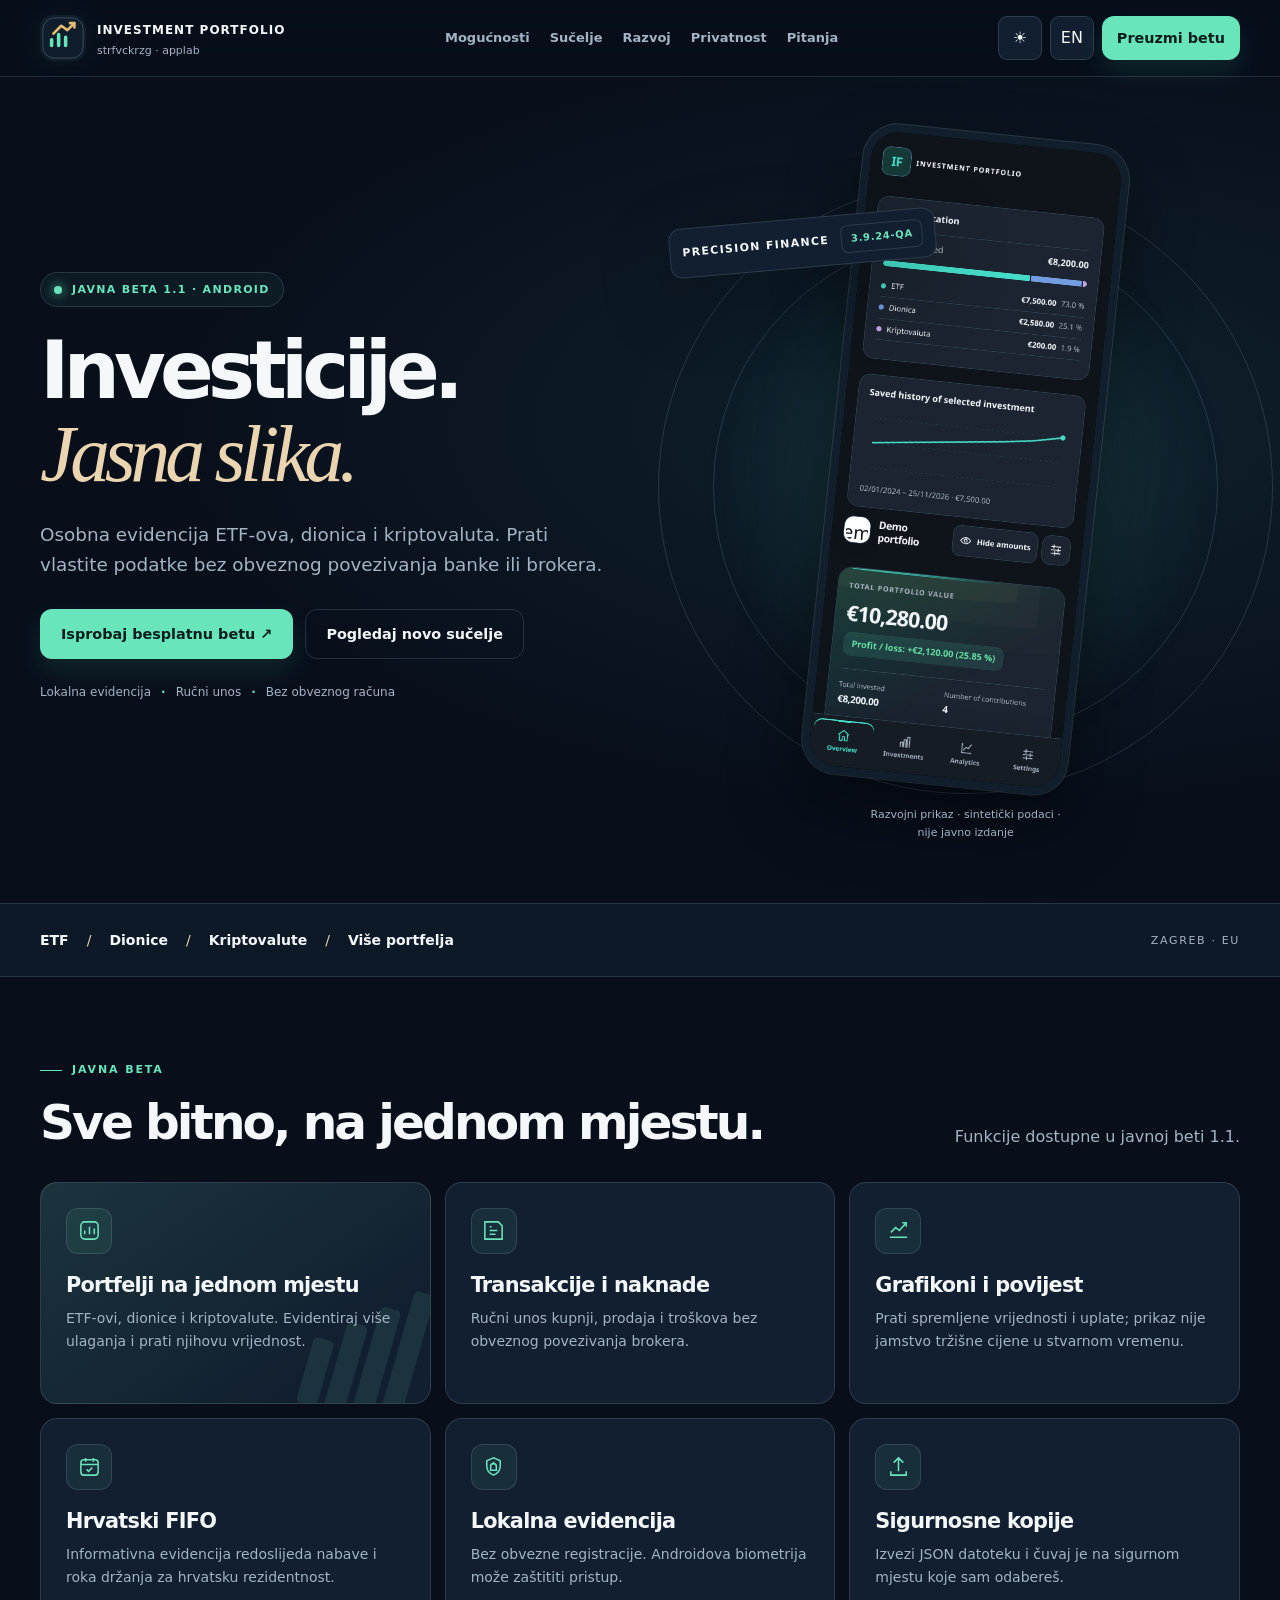
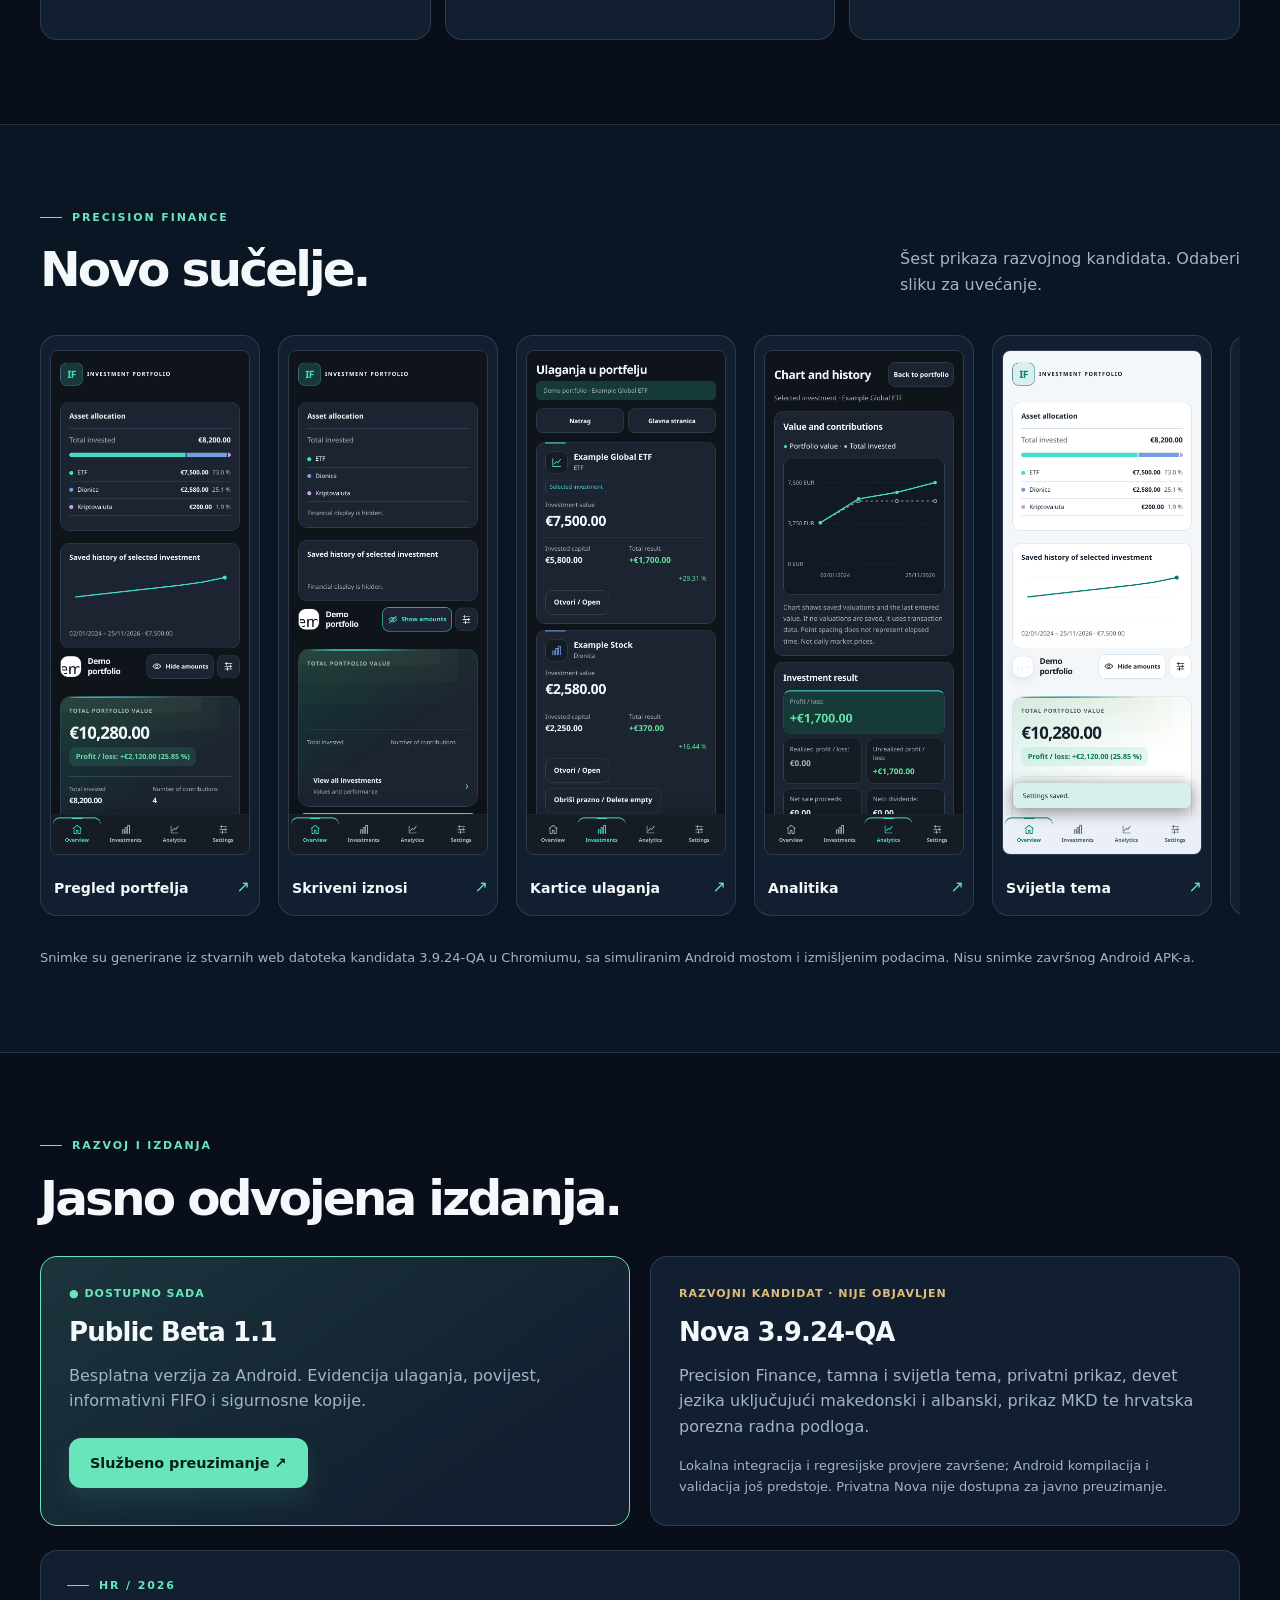
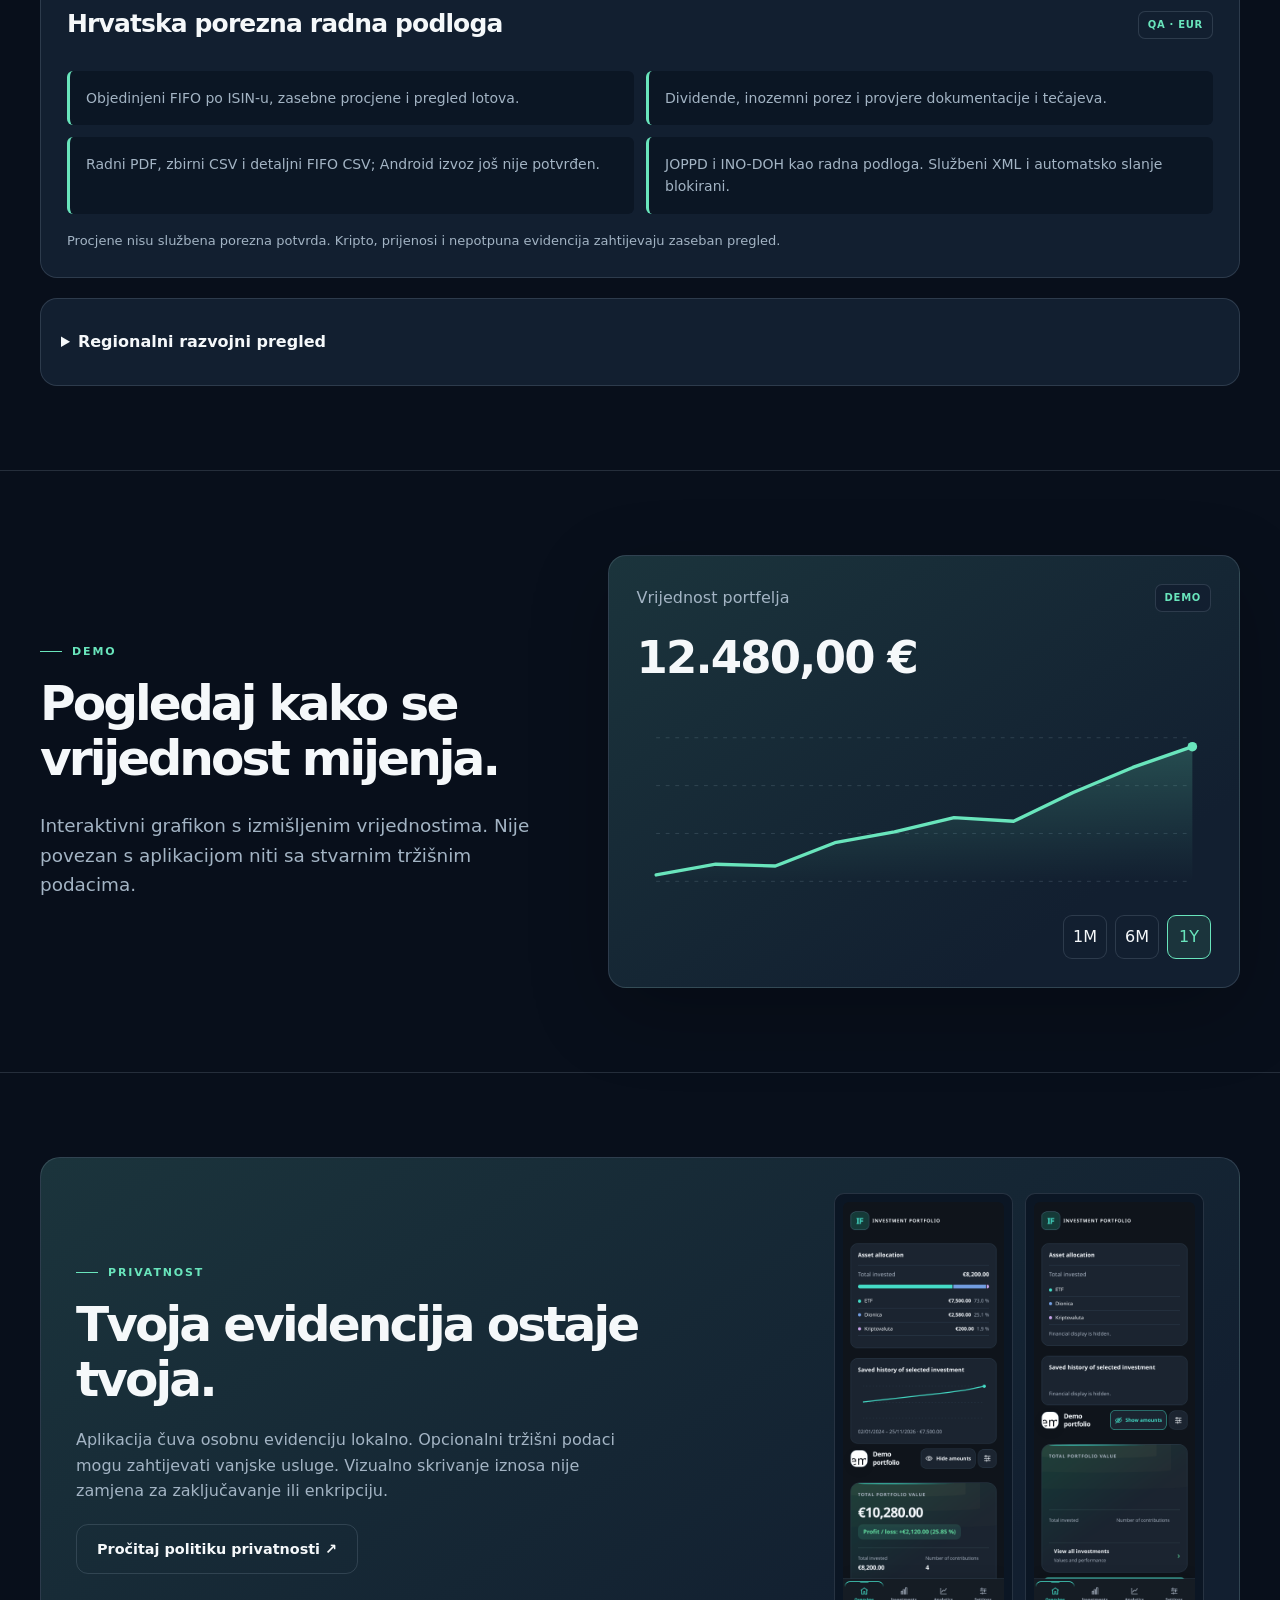
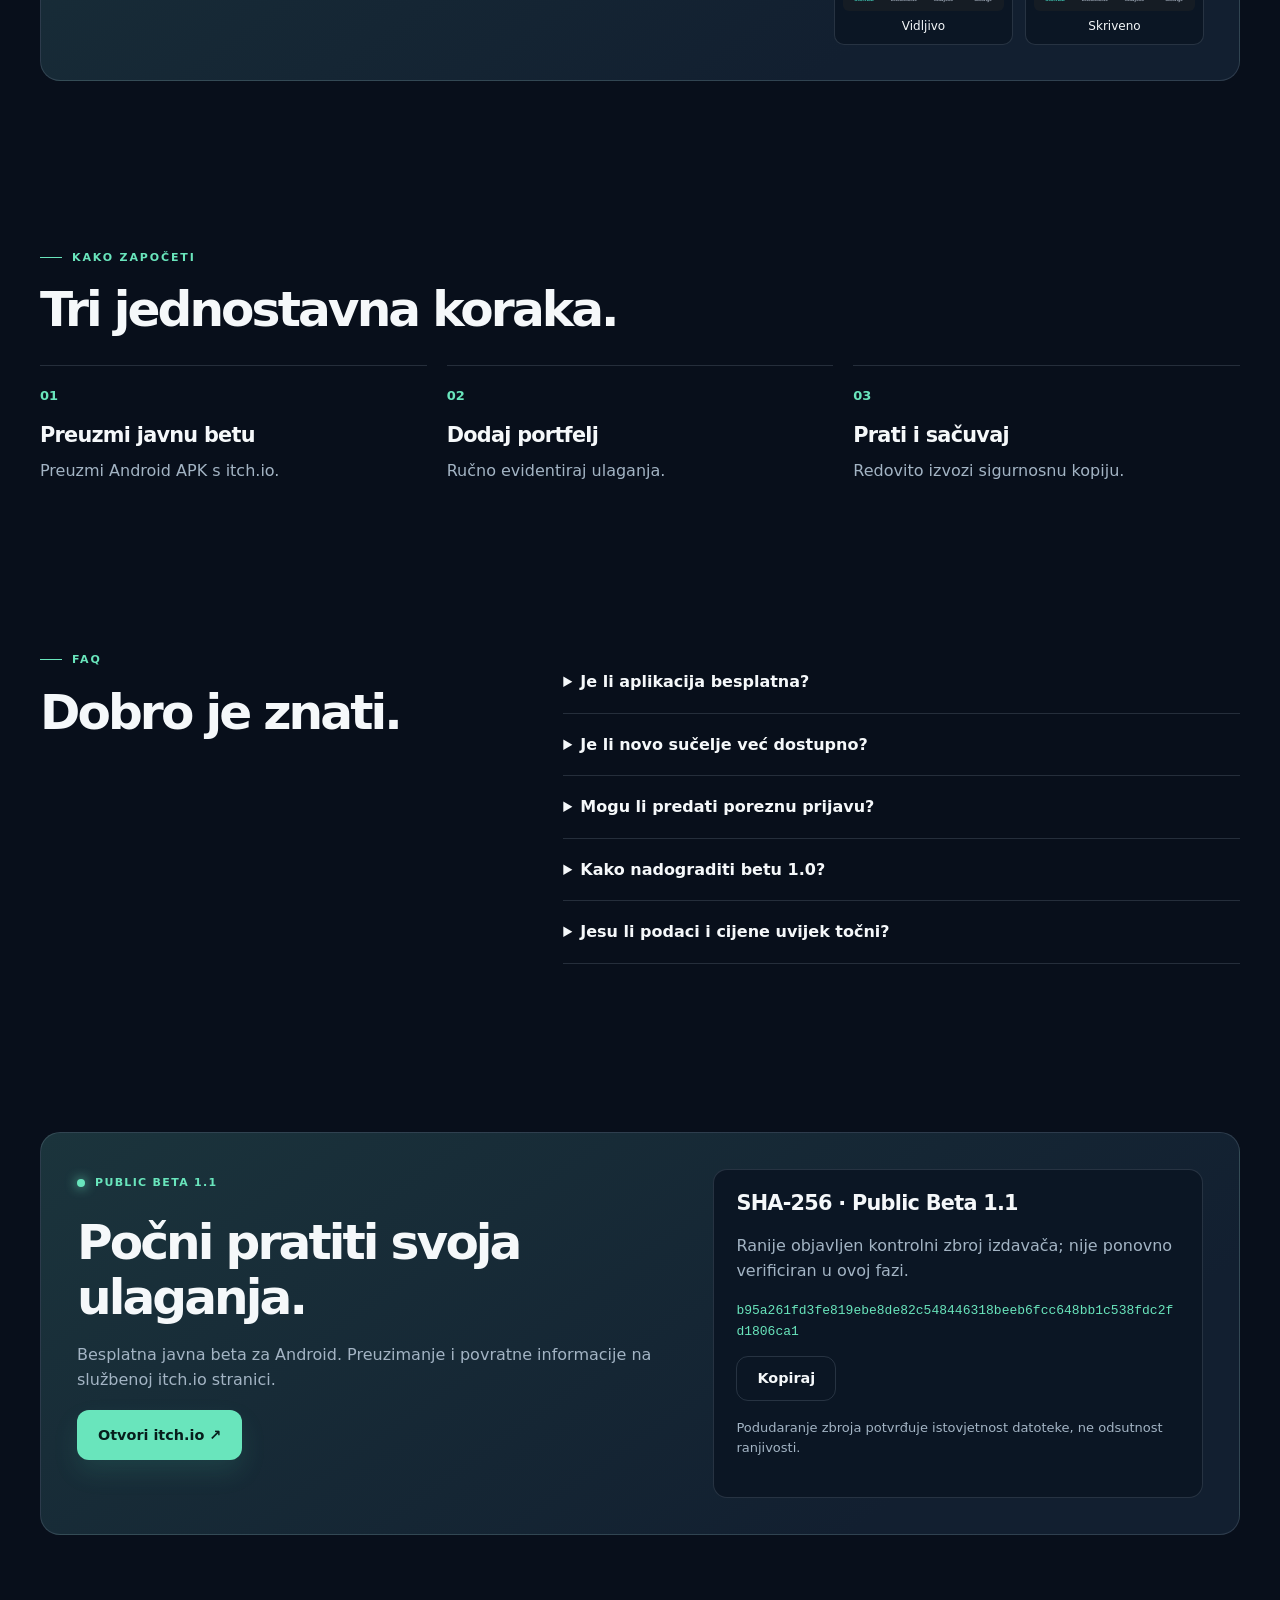
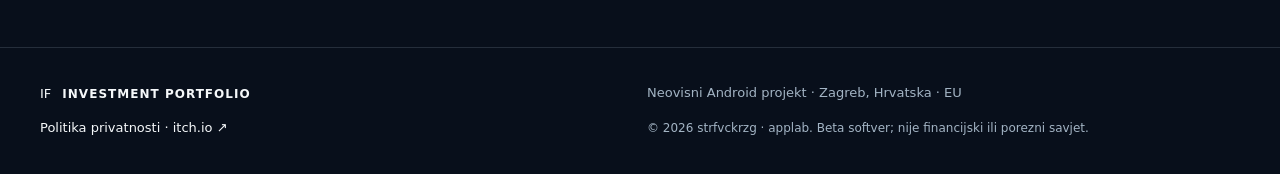
==== commit d647003f: "Restore original website visual identity while retaining Precision Finance updates" ====
--- a/index.html
+++ b/index.html
@@ -1 +1,91 @@
-<!doctype html><html lang="hr" data-theme="dark"><head><meta charset="utf-8"><meta name="viewport" content="width=device-width, initial-scale=1"><meta name="theme-color" content="#10161d"><meta name="color-scheme" content="dark light"><meta name="description" content="Besplatna Android javna beta za evidenciju ETF-ova, dionica i kriptovaluta. Precision Finance razvojni pregled."><meta name="google-site-verification" content="X1fkiprhalncVIZ9IxXHjNL3WYvZCoOJ_Sbv2_--LiU"><link rel="canonical" href="https://investment-portfolio-app.pages.dev/"><meta property="og:url" content="https://investment-portfolio-app.pages.dev/"><meta property="og:title" content="Investment Portfolio | Precision Finance"><meta property="og:description" content="Independent Android portfolio tracker. Public Beta 1.1 available; development preview of Precision Finance."><meta property="og:type" content="website"><meta property="og:image" content="https://investment-portfolio-app.pages.dev/assets/pf-social.png"><meta name="twitter:card" content="summary_large_image"><meta name="twitter:image" content="https://investment-portfolio-app.pages.dev/assets/pf-social.png"><title>Investment Portfolio — Precision Finance</title><link rel="icon" href="assets/pf-favicon.svg" type="image/svg+xml"><link rel="stylesheet" href="styles.css?v=precision-110"><script src="main.js?v=precision-110" defer></script><script type="application/ld+json">{"@context": "https://schema.org", "@type": "MobileApplication", "name": "Investment Portfolio", "url": "https://investment-portfolio-app.pages.dev/", "operatingSystem": "Android", "applicationCategory": "FinanceApplication", "softwareVersion": "1.1", "isAccessibleForFree": true, "offers": {"@type": "Offer", "url": "https://strfvckrzg-applab.itch.io/investment-portfolio-public-beta-10", "price": "0", "priceCurrency": "EUR"}, "publisher": {"@type": "Organization", "name": "strfvckrzg-applab"}}</script></head><body><a class="skip" href="#main"><span data-i18n="skip" >Preskoči na sadržaj</span></a><header id="top"><div class="wrap head"><a class="brand" href="#top"><span class="mark">IF</span><span><strong>INVESTMENT PORTFOLIO</strong><small>strfvckrzg · applab</small></span></a><nav id="siteNav" aria-label="Navigation"><a class="" href="#features"><span data-i18n="navFeatures" >Mogućnosti</span></a><a class="" href="#screenshots"><span data-i18n="navScreens" >Sučelje</span></a><a class="" href="#updates"><span data-i18n="navNews" >Razvoj</span></a><a class="" href="#privacy"><span data-i18n="navPrivacy" >Privatnost</span></a><a class="" href="#faq"><span data-i18n="navFaq" >Pitanja</span></a></nav><div class="tools"><button id="themeToggle" type="button" aria-label="Tema / Theme" title="Tema / Theme">◐</button><button id="langToggle" type="button" aria-label="Change language to English">EN</button><a class="btn small primary" href="https://strfvckrzg-applab.itch.io/investment-portfolio-public-beta-10" target="_blank" rel="noopener noreferrer"><span data-i18n="navDownload" >Preuzmi betu</span></a><button id="menuToggle" type="button" aria-controls="siteNav" aria-expanded="false" aria-label="Izbornik / Menu">☰</button></div></div></header><main id="main" tabindex="-1"><section class="hero wrap"><div class="hero-copy"><div class="status"><i></i><span data-i18n="available" >JAVNA BETA 1.1 · ANDROID</span></div><h1><span data-i18n="hero1" >Investicije.</span><br><em><span data-i18n="hero2" >Jasna slika.</span></em></h1><p data-i18n="heroDesc" class="lead">Osobna evidencija ETF-ova, dionica i kriptovaluta. Prati vlastite podatke bez obveznog povezivanja banke ili brokera.</p><div class="cta"><a class="btn primary" href="https://strfvckrzg-applab.itch.io/investment-portfolio-public-beta-10" target="_blank" rel="noopener noreferrer"><span data-i18n="get" >Isprobaj besplatnu betu ↗</span></a><a class="btn secondary" href="#screenshots"><span data-i18n="preview" >Pogledaj novo sučelje</span></a></div><div class="trust"><span data-i18n="trust1" >Lokalna evidencija</span><b>·</b><span data-i18n="trust2" >Ručni unos</span><b>·</b><span data-i18n="trust3" >Bez obveznog računa</span></div></div><div class="hero-art"><div class="art-label"><span>PRECISION FINANCE</span><span class="tag">3.9.24-QA</span></div><div class="phone-stack"><img class="phone back" src="assets/pf-analytics.webp" alt="Analytics development preview" width="780" height="1980"><img class="phone front" src="assets/pf-overview.webp" alt="Portfolio development preview" width="780" height="1980" fetchpriority="high"></div><p data-i18n="heroCaption" class="art-caption">Razvojni prikaz · sintetički podaci · nije javno izdanje</p></div></section><div class="strip"><div class="wrap strip-inner"><strong>ETF</strong><span> / </span><strong data-i18n="stocks" >Dionice</strong><span> / </span><strong data-i18n="crypto" >Kriptovalute</strong><span> / </span><strong data-i18n="portfolios" >Više portfelja</strong><span class="strip-end">ZAGREB · EU</span></div></div><section id="features" class="wrap section"><div class="section-top"><div><div class="kicker">01 / <span data-i18n="featuresK" >JAVNA BETA</span></div><h2 data-i18n="featuresTitle" >Sve bitno, na jednom mjestu.</h2></div><p data-i18n="featuresIntro" class="muted">Funkcije dostupne u javnoj beti 1.1.</p></div><div class="features"><article class="feature"><span class="feature-no">01</span><h3 data-i18n="f01" >Portfelji na jednom mjestu</h3><p data-i18n="fd01" class="">ETF-ovi, dionice i kriptovalute. Evidentiraj više ulaganja i prati njihovu vrijednost.</p></article><article class="feature"><span class="feature-no">02</span><h3 data-i18n="f02" >Transakcije i naknade</h3><p data-i18n="fd02" class="">Ručni unos kupnji, prodaja i troškova bez obveznog povezivanja brokera.</p></article><article class="feature"><span class="feature-no">03</span><h3 data-i18n="f03" >Grafikoni i povijest</h3><p data-i18n="fd03" class="">Prati spremljene vrijednosti i uplate; prikaz nije jamstvo tržišne cijene u stvarnom vremenu.</p></article><article class="feature"><span class="feature-no">04</span><h3 data-i18n="f04" >Hrvatski FIFO</h3><p data-i18n="fd04" class="">Informativna evidencija redoslijeda nabave i roka držanja za hrvatsku rezidentnost.</p></article><article class="feature"><span class="feature-no">05</span><h3 data-i18n="f05" >Lokalna evidencija</h3><p data-i18n="fd05" class="">Bez obvezne registracije. Androidova biometrija može zaštititi pristup.</p></article><article class="feature"><span class="feature-no">06</span><h3 data-i18n="f06" >Sigurnosne kopije</h3><p data-i18n="fd06" class="">Izvezi JSON datoteku i čuvaj je na sigurnom mjestu koje sam odabereš.</p></article></div></section><section id="screenshots" class="section showcase"><div class="wrap"><div class="section-top"><div><div class="kicker">02 / PRECISION FINANCE</div><h2 data-i18n="screensTitle" >Novo sučelje.</h2></div><p data-i18n="screensIntro" class="muted">Šest prikaza razvojnog kandidata. Odaberi sliku za uvećanje.</p></div><div class="gallery"><button class="shot" type="button" data-shot="0"><img src="assets/pf-overview.webp" width="780" height="1980" loading="lazy" alt="Portfolio overview"><strong data-i18n="shot0" >Pregled portfelja</strong><span aria-hidden="true">↗</span></button><button class="shot" type="button" data-shot="1"><img src="assets/pf-private.webp" width="780" height="1980" loading="lazy" alt="Amounts hidden"><strong data-i18n="shot1" >Skriveni iznosi</strong><span aria-hidden="true">↗</span></button><button class="shot" type="button" data-shot="2"><img src="assets/pf-investments.webp" width="780" height="1980" loading="lazy" alt="Investment cards"><strong data-i18n="shot2" >Kartice ulaganja</strong><span aria-hidden="true">↗</span></button><button class="shot" type="button" data-shot="3"><img src="assets/pf-analytics.webp" width="780" height="1980" loading="lazy" alt="Analytics"><strong data-i18n="shot3" >Analitika</strong><span aria-hidden="true">↗</span></button><button class="shot" type="button" data-shot="4"><img src="assets/pf-light.webp" width="780" height="1980" loading="lazy" alt="Light theme"><strong data-i18n="shot4" >Svijetla tema</strong><span aria-hidden="true">↗</span></button><button class="shot" type="button" data-shot="5"><img src="assets/pf-tax.webp" width="780" height="1980" loading="lazy" alt="Croatian tax working paper"><strong data-i18n="shot5" >Hrvatska porezna radna podloga</strong><span aria-hidden="true">↗</span></button></div><p data-i18n="screensNote" class="note">Snimke su generirane iz stvarnih web datoteka kandidata 3.9.24-QA u Chromiumu, sa simuliranim Android mostom i izmišljenim podacima. Nisu snimke završnog Android APK-a.</p></div></section><section id="updates" class="wrap section"><div class="kicker">03 / <span data-i18n="devK" >RAZVOJ I IZDANJA</span></div><h2 data-i18n="devTitle" >Jasno odvojena izdanja.</h2><div class="release-grid"><article class="release current"><div class="release-label">● <span data-i18n="publicLabel" >DOSTUPNO SADA</span></div><h3>Public Beta 1.1</h3><p data-i18n="publicDesc" class="">Besplatna verzija za Android. Evidencija ulaganja, povijest, informativni FIFO i sigurnosne kopije.</p><a class="btn primary" href="https://strfvckrzg-applab.itch.io/investment-portfolio-public-beta-10" target="_blank" rel="noopener noreferrer"><span data-i18n="publicDownload" >Službeno preuzimanje ↗</span></a></article><article class="release"><div class="release-label pending"><span data-i18n="qaLabel" >RAZVOJNI KANDIDAT · NIJE OBJAVLJEN</span></div><h3>Nova 3.9.24-QA</h3><p data-i18n="qaDesc" class="">Precision Finance, tamna i svijetla tema, privatni prikaz, devet jezika uključujući makedonski i albanski, prikaz MKD te hrvatska porezna radna podloga.</p><p data-i18n="qaStatus" class="note">Lokalna integracija i regresijske provjere završene; Android kompilacija i validacija još predstoje. Privatna Nova nije dostupna za javno preuzimanje.</p></article></div><div class="tax-panel"><div class="section-top"><div><div class="kicker">HR / 2026</div><h3 data-i18n="taxTitle" >Hrvatska porezna radna podloga</h3></div><span class="tag">QA · EUR</span></div><div class="tax-grid"><p data-i18n="tax1" class="">Objedinjeni FIFO po ISIN-u, zasebne procjene i pregled lotova.</p><p data-i18n="tax2" class="">Dividende, inozemni porez i provjere dokumentacije i tečajeva.</p><p data-i18n="tax3" class="">Radni PDF, zbirni CSV i detaljni FIFO CSV; Android izvoz još nije potvrđen.</p><p data-i18n="tax4" class="">JOPPD i INO-DOH kao radna podloga. Službeni XML i automatsko slanje blokirani.</p></div><p data-i18n="taxCaveat" class="note">Procjene nisu službena porezna potvrda. Kripto, prijenosi i nepotpuna evidencija zahtijevaju zaseban pregled.</p></div><details class="regional"><summary><span data-i18n="regTitle" >Regionalni razvojni pregled</span></summary><p data-i18n="regIntro" class="">Sačuvan pregled ranije najavljenih razvojnih regionalnih funkcija. Osim informativnog hrvatskog FIFO-a, ne predstavljaju potvrđene funkcije javne bete 1.1 niti potpuno potvrđene porezne obveze.</p><table><thead><tr><th data-i18n="regArea" >Područje</th><th data-i18n="regScope" >Razvojni opseg</th></tr></thead><tbody><tr><th data-i18n="reg0" scope=row>Hrvatska</th><td data-i18n="regd0" >FIFO u javnoj beti; napredna radna podloga u QA.</td></tr><tr><th data-i18n="reg1" scope=row>Slovenija</th><td data-i18n="regd1" >Radna procjena prodaje dionica i ETF-ova prije godišnjeg prebijanja.</td></tr><tr><th data-i18n="reg2" scope=row>Srbija</th><td data-i18n="regd2" >Dokumentirana prodaja dionica s provjerenim RSD iznosima.</td></tr><tr><th data-i18n="reg3" scope=row>Crna Gora</th><td data-i18n="regd3" >FIFO procjena državnog poreza, bez općinskog prireza.</td></tr><tr><th data-i18n="reg4" scope=row>Sjeverna Makedonija</th><td data-i18n="regd4" >Dokumentirani dio prodaje uz ručni MKD unos.</td></tr><tr><th data-i18n="reg5" scope=row>Kosovo</th><td data-i18n="regd5" >Procjena dodatnog godišnjeg poreza na prodaju dionica.</td></tr><tr><th data-i18n="reg6" scope=row>Federacija BiH</th><td data-i18n="regd6" >Radna procjena prodaje poslovnog udjela u d.o.o.</td></tr><tr><th data-i18n="reg7" scope=row>Republika Srpska</th><td data-i18n="regd7" >Domaća prodaja dionica uz ponderiranu nabavnu vrijednost.</td></tr><tr><th data-i18n="reg8" scope=row>Brčko distrikt</th><td data-i18n="regd8" >Informacija o izuzeću obuhvaćenih instrumenata.</td></tr></tbody></table><p data-i18n="regNotice" class="note">Ranije najavljeni prošireni izbor rezidentnosti (EU-27 i druga područja) i opći CSV izvoz ostaju razvojni opseg.</p></details></section><section id="demo" class="section demo-section"><div class="wrap demo-layout"><div><div class="kicker">04 / DEMO</div><h2 data-i18n="demoTitle" >Pogledaj kako se vrijednost mijenja.</h2><p data-i18n="demoDesc" class="lead">Interaktivni grafikon s izmišljenim vrijednostima. Nije povezan s aplikacijom niti sa stvarnim tržišnim podacima.</p></div><div class="demo-card"><div class="demo-head"><span data-i18n="demoValueLabel" >Vrijednost portfelja</span><span class="tag">DEMO</span></div><strong id="demoValue" class="demo-value">12.480,00 €</strong><svg viewBox="0 0 600 200" role="img" aria-label="Demo chart"><defs><linearGradient id="gradient" x1="0" x2="0" y1="0" y2="1"><stop stop-color="#42d8c3" stop-opacity=".22"/><stop offset="1" stop-color="#42d8c3" stop-opacity="0"/></linearGradient></defs><path class="gridlines" d="M20 30H580M20 80H580M20 130H580M20 180H580"/><path id="chartArea" fill="url(#gradient)"/><path id="chartLine" fill="none" stroke="#42d8c3" stroke-width="3.5" stroke-linejoin="round" stroke-linecap="round"/><circle id="chartDot" r="5" fill="#42d8c3"/></svg><div class="periods" role="group" aria-label="Period"><button data-period="1m" aria-pressed="false">1M</button><button data-period="6m" aria-pressed="false">6M</button><button data-period="1y" aria-pressed="true">1Y</button></div></div></div></section><section id="privacy" class="wrap section"><div class="privacy-box"><div><div class="kicker">05 / <span data-i18n="privacyK" >PRIVATNOST</span></div><h2 data-i18n="privacyTitle" >Tvoja evidencija ostaje tvoja.</h2><p data-i18n="privacyDesc" class="">Aplikacija čuva osobnu evidenciju lokalno. Opcionalni tržišni podaci mogu zahtijevati vanjske usluge. Vizualno skrivanje iznosa nije zamjena za zaključavanje ili enkripciju.</p><a class="btn secondary" href="privacy.html"><span data-i18n="privacyRead" >Pročitaj politiku privatnosti ↗</span></a></div><div class="privacy-compare"><button type="button" data-shot="0"><img src="assets/pf-overview.webp" width="780" height="1980" loading="lazy" alt="Visible amounts"><span data-i18n="visible" >Vidljivo</span></button><button type="button" data-shot="1"><img src="assets/pf-private.webp" width="780" height="1980" loading="lazy" alt="Hidden amounts"><span data-i18n="concealed" >Skriveno</span></button></div></div></section><section id="how" class="wrap section"><div class="kicker">06 / <span data-i18n="howK" >KAKO ZAPOČETI</span></div><h2 data-i18n="howTitle" >Tri jednostavna koraka.</h2><div class="steps"><article><b>01</b><h3 data-i18n="step1" >Preuzmi javnu betu</h3><p data-i18n="step1d" class="">Preuzmi Android APK s itch.io.</p></article><article><b>02</b><h3 data-i18n="step2" >Dodaj portfelj</h3><p data-i18n="step2d" class="">Ručno evidentiraj ulaganja.</p></article><article><b>03</b><h3 data-i18n="step3" >Prati i sačuvaj</h3><p data-i18n="step3d" class="">Redovito izvozi sigurnosnu kopiju.</p></article></div></section><section id="faq" class="wrap section faq"><div><div class="kicker">07 / FAQ</div><h2 data-i18n="faqTitle" >Dobro je znati.</h2></div><div><details><summary data-i18n="q0" >Je li aplikacija besplatna?</summary><p data-i18n="a0" class="">Javna beta 1.1 je besplatna, bez pretplate i oglasa. Budući uvjeti mogu se promijeniti.</p></details><details><summary data-i18n="q1" >Je li novo sučelje već dostupno?</summary><p data-i18n="a1" class="">Ne. Precision Finance prikazan ovdje je razvojni kandidat 3.9.24-QA. Javna beta 1.1 zadržava prethodni izgled.</p></details><details><summary data-i18n="q2" >Mogu li predati poreznu prijavu?</summary><p data-i18n="a2" class="">Ne. Radna podloga JOPPD i INO-DOH nije službeni obrazac. XML i automatsko slanje su blokirani.</p></details><details><summary data-i18n="q3" >Kako nadograditi betu 1.0?</summary><p data-i18n="a3" class="">Prema uputama izdavača, beta 1.1 instalira se preko 1.0 bez uklanjanja. Prije nadogradnje napravi sigurnosnu kopiju.</p></details><details><summary data-i18n="q4" >Jesu li podaci i cijene uvijek točni?</summary><p data-i18n="a4" class="">Ne nužno. Ručni unosi i vanjski tržišni podaci mogu biti nepotpuni ili zastarjeli; provjeri bitne iznose neovisno.</p></details></div></section><section id="download" class="wrap section"><div class="closing"><div><div class="status"><i></i>PUBLIC BETA 1.1</div><h2 data-i18n="closeTitle" >Počni pratiti svoja ulaganja.</h2><p data-i18n="closeDesc" class="">Besplatna javna beta za Android. Preuzimanje i povratne informacije na službenoj itch.io stranici.</p><a class="btn primary" href="https://strfvckrzg-applab.itch.io/investment-portfolio-public-beta-10" target="_blank" rel="noopener noreferrer"><span data-i18n="closeDownload" >Otvori itch.io ↗</span></a></div><div class="hash"><h3>SHA-256 · Public Beta 1.1</h3><p data-i18n="hashDesc" class="">Ranije objavljen kontrolni zbroj izdavača; nije ponovno verificiran u ovoj fazi.</p><code id="apkHash">b95a261fd3fe819ebe8de82c548446318beeb6fcc648bb1c538fdc2fd1806ca1</code><button id="copyHash" type="button" class="btn secondary"><span data-i18n="copy" >Kopiraj</span></button><span id="copyStatus" role="status"></span><p data-i18n="hashCaveat" class="note">Podudaranje zbroja potvrđuje istovjetnost datoteke, ne odsutnost ranjivosti.</p></div></div></section></main><footer><div class="wrap foot"><a class="brand" href="index.html"><span class="mark">IF</span><strong>INVESTMENT PORTFOLIO</strong></a><p data-i18n="footerTagline" class="">Neovisni Android projekt · Zagreb, Hrvatska · EU</p><div><a class="" href="privacy.html"><span data-i18n="privacyPolicy" >Politika privatnosti</span></a> · <a href="https://strfvckrzg-applab.itch.io/investment-portfolio-public-beta-10" target="_blank" rel="noopener noreferrer">itch.io ↗</a></div><p data-i18n="footerDisclaimer" class="muted">© 2026 strfvckrzg · applab. Beta softver; nije financijski ili porezni savjet.</p></div></footer><dialog id="imageDialog" aria-labelledby="dialogCaption"><div class="dialog-head"><strong id="dialogCaption"></strong><button id="closeDialog" type="button" aria-label="Zatvori / Close">×</button></div><div class="dialog-nav"><button id="prevShot" type="button" aria-label="Previous screenshot">←</button><button id="nextShot" type="button" aria-label="Next screenshot">→</button></div><img id="dialogImage" alt=""><p class="note"><span data-i18n="dialogNote" >Razvojni prikaz · sintetički podaci</span></p></dialog></body></html>+<!doctype html>
+<html lang="hr" data-theme="dark">
+<head>
+<meta charset="utf-8">
+<meta name="viewport" content="width=device-width, initial-scale=1">
+<meta name="theme-color" content="#080f1b">
+<meta name="color-scheme" content="dark light">
+<meta name="description" content="Besplatna Android javna beta za evidenciju ETF-ova, dionica i kriptovaluta. Precision Finance razvojni pregled.">
+<meta name="google-site-verification" content="X1fkiprhalncVIZ9IxXHjNL3WYvZCoOJ_Sbv2_--LiU">
+<link rel="canonical" href="https://investment-portfolio-app.pages.dev/">
+<meta property="og:url" content="https://investment-portfolio-app.pages.dev/">
+<meta property="og:title" content="Investment Portfolio | Precision Finance">
+<meta property="og:description" content="Independent Android portfolio tracker. Public Beta 1.1 available; development preview of Precision Finance.">
+<meta property="og:type" content="website">
+<meta property="og:image" content="https://investment-portfolio-app.pages.dev/assets/pf-social.png">
+<meta name="twitter:card" content="summary_large_image">
+<meta name="twitter:image" content="https://investment-portfolio-app.pages.dev/assets/pf-social.png"><title>Investment Portfolio — Precision Finance</title>
+<link rel="icon" href="assets/pf-favicon.svg" type="image/svg+xml">
+<link rel="stylesheet" href="styles.css?v=editorial-113">
+<script src="main.js?v=precision-110" defer></script>
+<script type="application/ld+json">{"@context": "https://schema.org", "@type": "MobileApplication", "name": "Investment Portfolio", "url": "https://investment-portfolio-app.pages.dev/", "operatingSystem": "Android", "applicationCategory": "FinanceApplication", "softwareVersion": "1.1", "isAccessibleForFree": true, "offers": {"@type": "Offer", "url": "https://strfvckrzg-applab.itch.io/investment-portfolio-public-beta-10", "price": "0", "priceCurrency": "EUR"}, "publisher": {"@type": "Organization", "name": "strfvckrzg-applab"}}</script>
+</head>
+<body><a class="skip" href="#main"><span data-i18n="skip">Preskoči na sadržaj</span></a>
+<header id="top"><div class="wrap head"><a class="brand" href="#top"><span class="brand-mark" aria-hidden="true">
+          <svg viewBox="0 0 48 48" fill="none"><rect x="1" y="1" width="46" height="46" rx="13" stroke="currentColor" stroke-opacity=".25"></rect><path d="M11 32.5V26M19 32.5V20M27 32.5V23" stroke="#68e5b9" stroke-width="4" stroke-linecap="round"></path><path d="m13 19 9-9 7 5 8-8" stroke="#e3bc73" stroke-width="3" stroke-linecap="round" stroke-linejoin="round"></path><path d="M32 7h5v5" stroke="#e3bc73" stroke-width="3" stroke-linecap="round" stroke-linejoin="round"></path></svg>
+        </span>
+        <span class="brand-text"><strong>INVESTMENT PORTFOLIO</strong><small>strfvckrzg · applab</small></span></a>
+<nav id="siteNav" aria-label="Navigation"><a class="" href="#features"><span data-i18n="navFeatures">Mogućnosti</span></a><a class="" href="#screenshots"><span data-i18n="navScreens">Sučelje</span></a><a class="" href="#updates"><span data-i18n="navNews">Razvoj</span></a><a class="" href="#privacy"><span data-i18n="navPrivacy">Privatnost</span></a><a class="" href="#faq"><span data-i18n="navFaq">Pitanja</span></a>
+</nav><div class="tools"><button id="themeToggle" type="button" aria-label="Tema / Theme" title="Tema / Theme">◐</button><button id="langToggle" type="button" aria-label="Change language to English">EN</button><a class="btn small primary" href="https://strfvckrzg-applab.itch.io/investment-portfolio-public-beta-10" target="_blank" rel="noopener noreferrer"><span data-i18n="navDownload">Preuzmi betu</span></a><button id="menuToggle" type="button" aria-controls="siteNav" aria-expanded="false" aria-label="Izbornik / Menu">☰</button></div></div>
+</header>
+<main id="main" tabindex="-1">
+<section class="hero wrap" aria-labelledby="heroTitle"><div class="hero-copy"><div class="status"><i></i><span data-i18n="available">JAVNA BETA 1.1 · ANDROID</span></div><h1 id="heroTitle"><span data-i18n="hero1">Investicije.</span><br><em><span data-i18n="hero2">Jasna slika.</span></em></h1><p data-i18n="heroDesc" class="lead">Osobna evidencija ETF-ova, dionica i kriptovaluta. Prati vlastite podatke bez obveznog povezivanja banke ili brokera.</p><div class="cta"><a class="btn primary" href="https://strfvckrzg-applab.itch.io/investment-portfolio-public-beta-10" target="_blank" rel="noopener noreferrer"><span data-i18n="get">Isprobaj besplatnu betu ↗</span></a><a class="btn secondary" href="#screenshots"><span data-i18n="preview">Pogledaj novo sučelje</span></a></div><div class="trust"><span data-i18n="trust1">Lokalna evidencija</span><b>·</b><span data-i18n="trust2">Ručni unos</span><b>·</b><span data-i18n="trust3">Bez obveznog računa</span></div></div><div class="hero-visual"><div class="glow-ball" aria-hidden="true"></div>
+          <div class="hero-orbit orbit-two" aria-hidden="true"></div>
+          <div class="hero-orbit orbit-one" aria-hidden="true"></div><div class="art-label"><span>PRECISION FINANCE</span><span class="tag">3.9.24-QA</span></div><div class="phone-mockup hero-phone"><img src="assets/pf-overview.webp" alt="Precision Finance" width="780" height="1980" fetchpriority="high"></div><p data-i18n="heroCaption" class="art-caption">Razvojni prikaz · sintetički podaci · nije javno izdanje</p></div>
+</section><div class="strip"><div class="wrap strip-inner"><strong>ETF</strong><span> / </span><strong data-i18n="stocks">Dionice</strong><span> / </span><strong data-i18n="crypto">Kriptovalute</strong><span> / </span><strong data-i18n="portfolios">Više portfelja</strong><span class="strip-end">ZAGREB · EU</span></div></div>
+<section id="features" class="wrap section"><div class="section-top"><div><div class="kicker"><span data-i18n="featuresK">JAVNA BETA</span></div><h2 data-i18n="featuresTitle">Sve bitno, na jednom mjestu.</h2></div><p data-i18n="featuresIntro" class="muted">Funkcije dostupne u javnoj beti 1.1.</p></div><div class="features">
+<article class="feature"><div class="feature-icon" aria-hidden="true"><svg viewBox="0 0 24 24" fill="none" stroke="currentColor" stroke-width="1.6"><rect x="3" y="3" width="18" height="18" rx="4"></rect><path d="M7 16v-4m5 4V8m5 8v-6"></path></svg></div><h3 data-i18n="f01">Portfelji na jednom mjestu</h3><p data-i18n="fd01" class="">ETF-ovi, dionice i kriptovalute. Evidentiraj više ulaganja i prati njihovu vrijednost.</p><span class="card-motif" aria-hidden="true"><span></span><span></span><span></span><span></span></span>
+</article>
+<article class="feature"><div class="feature-icon" aria-hidden="true"><svg viewBox="0 0 24 24" fill="none" stroke="currentColor" stroke-width="1.6"><path d="M7 3h10l4 4v14H3V3h4Z"></path><path d="M8 12h8M8 16h6M8 8h2"></path></svg></div><h3 data-i18n="f02">Transakcije i naknade</h3><p data-i18n="fd02" class="">Ručni unos kupnji, prodaja i troškova bez obveznog povezivanja brokera.</p>
+</article>
+<article class="feature"><div class="feature-icon" aria-hidden="true"><svg viewBox="0 0 24 24" fill="none" stroke="currentColor" stroke-width="1.6"><path d="M3 19h18M4 14l5-5 4 3 7-8"></path><path d="M16 4h4v4"></path></svg></div><h3 data-i18n="f03">Grafikoni i povijest</h3><p data-i18n="fd03" class="">Prati spremljene vrijednosti i uplate; prikaz nije jamstvo tržišne cijene u stvarnom vremenu.</p>
+</article>
+<article class="feature"><div class="feature-icon" aria-hidden="true"><svg viewBox="0 0 24 24" fill="none" stroke="currentColor" stroke-width="1.6"><rect x="3" y="5" width="18" height="16" rx="3"></rect><path d="M8 3v4M16 3v4M3 10h18m-12 5 2 2 4-4"></path></svg></div><h3 data-i18n="f04">Hrvatski FIFO</h3><p data-i18n="fd04" class="">Informativna evidencija redoslijeda nabave i roka držanja za hrvatsku rezidentnost.</p>
+</article>
+<article class="feature"><div class="feature-icon" aria-hidden="true"><svg viewBox="0 0 24 24" fill="none" stroke="currentColor" stroke-width="1.6"><path d="M12 3 5 6v6c0 4.5 3.2 7.4 7 9 3.8-1.6 7-4.5 7-9V6l-7-3Z"></path><path d="M9 12a3 3 0 0 1 6 0v4H9v-4Zm3-3V7"></path></svg></div><h3 data-i18n="f05">Lokalna evidencija</h3><p data-i18n="fd05" class="">Bez obvezne registracije. Androidova biometrija može zaštititi pristup.</p>
+</article>
+<article class="feature"><div class="feature-icon" aria-hidden="true"><svg viewBox="0 0 24 24" fill="none" stroke="currentColor" stroke-width="1.6"><path d="M12 17V3m-5 5 5-5 5 5M4 17v4h16v-4"></path></svg></div><h3 data-i18n="f06">Sigurnosne kopije</h3><p data-i18n="fd06" class="">Izvezi JSON datoteku i čuvaj je na sigurnom mjestu koje sam odabereš.</p>
+</article></div>
+</section>
+<section id="screenshots" class="section showcase"><div class="wrap"><div class="section-top"><div><div class="kicker">PRECISION FINANCE</div><h2 data-i18n="screensTitle">Novo sučelje.</h2></div><p data-i18n="screensIntro" class="muted">Šest prikaza razvojnog kandidata. Odaberi sliku za uvećanje.</p></div><div class="gallery"><button class="shot" type="button" data-shot="0"><img src="assets/pf-overview.webp" width="780" height="1980" loading="lazy" alt="Portfolio overview"><strong data-i18n="shot0">Pregled portfelja</strong><span aria-hidden="true">↗</span></button><button class="shot" type="button" data-shot="1"><img src="assets/pf-private.webp" width="780" height="1980" loading="lazy" alt="Amounts hidden"><strong data-i18n="shot1">Skriveni iznosi</strong><span aria-hidden="true">↗</span></button><button class="shot" type="button" data-shot="2"><img src="assets/pf-investments.webp" width="780" height="1980" loading="lazy" alt="Investment cards"><strong data-i18n="shot2">Kartice ulaganja</strong><span aria-hidden="true">↗</span></button><button class="shot" type="button" data-shot="3"><img src="assets/pf-analytics.webp" width="780" height="1980" loading="lazy" alt="Analytics"><strong data-i18n="shot3">Analitika</strong><span aria-hidden="true">↗</span></button><button class="shot" type="button" data-shot="4"><img src="assets/pf-light.webp" width="780" height="1980" loading="lazy" alt="Light theme"><strong data-i18n="shot4">Svijetla tema</strong><span aria-hidden="true">↗</span></button><button class="shot" type="button" data-shot="5"><img src="assets/pf-tax.webp" width="780" height="1980" loading="lazy" alt="Croatian tax working paper"><strong data-i18n="shot5">Hrvatska porezna radna podloga</strong><span aria-hidden="true">↗</span></button></div><p data-i18n="screensNote" class="note">Snimke su generirane iz stvarnih web datoteka kandidata 3.9.24-QA u Chromiumu, sa simuliranim Android mostom i izmišljenim podacima. Nisu snimke završnog Android APK-a.</p></div>
+</section>
+<section id="updates" class="wrap section"><div class="kicker"><span data-i18n="devK">RAZVOJ I IZDANJA</span></div><h2 data-i18n="devTitle">Jasno odvojena izdanja.</h2><div class="release-grid">
+<article class="release current"><div class="release-label">● <span data-i18n="publicLabel">DOSTUPNO SADA</span></div><h3>Public Beta 1.1</h3><p data-i18n="publicDesc" class="">Besplatna verzija za Android. Evidencija ulaganja, povijest, informativni FIFO i sigurnosne kopije.</p><a class="btn primary" href="https://strfvckrzg-applab.itch.io/investment-portfolio-public-beta-10" target="_blank" rel="noopener noreferrer"><span data-i18n="publicDownload">Službeno preuzimanje ↗</span></a>
+</article>
+<article class="release"><div class="release-label pending"><span data-i18n="qaLabel">RAZVOJNI KANDIDAT · NIJE OBJAVLJEN</span></div><h3>Nova 3.9.24-QA</h3><p data-i18n="qaDesc" class="">Precision Finance, tamna i svijetla tema, privatni prikaz, devet jezika uključujući makedonski i albanski, prikaz MKD te hrvatska porezna radna podloga.</p><p data-i18n="qaStatus" class="note">Lokalna integracija i regresijske provjere završene; Android kompilacija i validacija još predstoje. Privatna Nova nije dostupna za javno preuzimanje.</p>
+</article></div><div class="tax-panel"><div class="section-top"><div><div class="kicker">HR / 2026</div><h3 data-i18n="taxTitle">Hrvatska porezna radna podloga</h3></div><span class="tag">QA · EUR</span></div><div class="tax-grid"><p data-i18n="tax1" class="">Objedinjeni FIFO po ISIN-u, zasebne procjene i pregled lotova.</p><p data-i18n="tax2" class="">Dividende, inozemni porez i provjere dokumentacije i tečajeva.</p><p data-i18n="tax3" class="">Radni PDF, zbirni CSV i detaljni FIFO CSV; Android izvoz još nije potvrđen.</p><p data-i18n="tax4" class="">JOPPD i INO-DOH kao radna podloga. Službeni XML i automatsko slanje blokirani.</p></div><p data-i18n="taxCaveat" class="note">Procjene nisu službena porezna potvrda. Kripto, prijenosi i nepotpuna evidencija zahtijevaju zaseban pregled.</p></div>
+<details class="regional"><summary><span data-i18n="regTitle">Regionalni razvojni pregled</span></summary><p data-i18n="regIntro" class="">Sačuvan pregled ranije najavljenih razvojnih regionalnih funkcija. Osim informativnog hrvatskog FIFO-a, ne predstavljaju potvrđene funkcije javne bete 1.1 niti potpuno potvrđene porezne obveze.</p><table><thead><tr><th data-i18n="regArea">Područje</th><th data-i18n="regScope">Razvojni opseg</th></tr></thead><tbody><tr><th data-i18n="reg0" scope="row">Hrvatska</th><td data-i18n="regd0">FIFO u javnoj beti; napredna radna podloga u QA.</td></tr><tr><th data-i18n="reg1" scope="row">Slovenija</th><td data-i18n="regd1">Radna procjena prodaje dionica i ETF-ova prije godišnjeg prebijanja.</td></tr><tr><th data-i18n="reg2" scope="row">Srbija</th><td data-i18n="regd2">Dokumentirana prodaja dionica s provjerenim RSD iznosima.</td></tr><tr><th data-i18n="reg3" scope="row">Crna Gora</th><td data-i18n="regd3">FIFO procjena državnog poreza, bez općinskog prireza.</td></tr><tr><th data-i18n="reg4" scope="row">Sjeverna Makedonija</th><td data-i18n="regd4">Dokumentirani dio prodaje uz ručni MKD unos.</td></tr><tr><th data-i18n="reg5" scope="row">Kosovo</th><td data-i18n="regd5">Procjena dodatnog godišnjeg poreza na prodaju dionica.</td></tr><tr><th data-i18n="reg6" scope="row">Federacija BiH</th><td data-i18n="regd6">Radna procjena prodaje poslovnog udjela u d.o.o.</td></tr><tr><th data-i18n="reg7" scope="row">Republika Srpska</th><td data-i18n="regd7">Domaća prodaja dionica uz ponderiranu nabavnu vrijednost.</td></tr><tr><th data-i18n="reg8" scope="row">Brčko distrikt</th><td data-i18n="regd8">Informacija o izuzeću obuhvaćenih instrumenata.</td></tr></tbody></table><p data-i18n="regNotice" class="note">Ranije najavljeni prošireni izbor rezidentnosti (EU-27 i druga područja) i opći CSV izvoz ostaju razvojni opseg.</p>
+</details>
+</section>
+<section id="demo" class="section demo-section"><div class="wrap demo-layout"><div><div class="kicker">DEMO</div><h2 data-i18n="demoTitle">Pogledaj kako se vrijednost mijenja.</h2><p data-i18n="demoDesc" class="lead">Interaktivni grafikon s izmišljenim vrijednostima. Nije povezan s aplikacijom niti sa stvarnim tržišnim podacima.</p></div><div class="demo-card"><div class="demo-head"><span data-i18n="demoValueLabel">Vrijednost portfelja</span><span class="tag">DEMO</span></div><strong id="demoValue" class="demo-value">12.480,00 €</strong><svg viewBox="0 0 600 200" role="img" aria-label="Demo chart"><defs><linearGradient id="gradient" x1="0" x2="0" y1="0" y2="1"><stop stop-color="#42d8c3" stop-opacity=".22"></stop><stop offset="1" stop-color="#42d8c3" stop-opacity="0"></stop></linearGradient></defs><path class="gridlines" d="M20 30H580M20 80H580M20 130H580M20 180H580"></path><path id="chartArea" fill="url(#gradient)"></path><path id="chartLine" fill="none" stroke="#42d8c3" stroke-width="3.5" stroke-linejoin="round" stroke-linecap="round"></path><circle id="chartDot" r="5" fill="#42d8c3"></circle></svg><div class="periods" role="group" aria-label="Period"><button data-period="1m" aria-pressed="false">1M</button><button data-period="6m" aria-pressed="false">6M</button><button data-period="1y" aria-pressed="true">1Y</button></div></div></div>
+</section>
+<section id="privacy" class="wrap section"><div class="privacy-box"><div><div class="kicker"><span data-i18n="privacyK">PRIVATNOST</span></div><h2 data-i18n="privacyTitle">Tvoja evidencija ostaje tvoja.</h2><p data-i18n="privacyDesc" class="">Aplikacija čuva osobnu evidenciju lokalno. Opcionalni tržišni podaci mogu zahtijevati vanjske usluge. Vizualno skrivanje iznosa nije zamjena za zaključavanje ili enkripciju.</p><a class="btn secondary" href="privacy.html"><span data-i18n="privacyRead">Pročitaj politiku privatnosti ↗</span></a></div><div class="privacy-compare"><button type="button" data-shot="0"><img src="assets/pf-overview.webp" width="780" height="1980" loading="lazy" alt="Visible amounts"><span data-i18n="visible">Vidljivo</span></button><button type="button" data-shot="1"><img src="assets/pf-private.webp" width="780" height="1980" loading="lazy" alt="Hidden amounts"><span data-i18n="concealed">Skriveno</span></button></div></div>
+</section>
+<section id="how" class="wrap section"><div class="kicker"><span data-i18n="howK">KAKO ZAPOČETI</span></div><h2 data-i18n="howTitle">Tri jednostavna koraka.</h2><div class="steps">
+<article><b>01</b><h3 data-i18n="step1">Preuzmi javnu betu</h3><p data-i18n="step1d" class="">Preuzmi Android APK s itch.io.</p>
+</article>
+<article><b>02</b><h3 data-i18n="step2">Dodaj portfelj</h3><p data-i18n="step2d" class="">Ručno evidentiraj ulaganja.</p>
+</article>
+<article><b>03</b><h3 data-i18n="step3">Prati i sačuvaj</h3><p data-i18n="step3d" class="">Redovito izvozi sigurnosnu kopiju.</p>
+</article></div>
+</section>
+<section id="faq" class="wrap section faq"><div><div class="kicker">FAQ</div><h2 data-i18n="faqTitle">Dobro je znati.</h2></div><div>
+<details><summary data-i18n="q0">Je li aplikacija besplatna?</summary><p data-i18n="a0" class="">Javna beta 1.1 je besplatna, bez pretplate i oglasa. Budući uvjeti mogu se promijeniti.</p>
+</details>
+<details><summary data-i18n="q1">Je li novo sučelje već dostupno?</summary><p data-i18n="a1" class="">Ne. Precision Finance prikazan ovdje je razvojni kandidat 3.9.24-QA. Javna beta 1.1 zadržava prethodni izgled.</p>
+</details>
+<details><summary data-i18n="q2">Mogu li predati poreznu prijavu?</summary><p data-i18n="a2" class="">Ne. Radna podloga JOPPD i INO-DOH nije službeni obrazac. XML i automatsko slanje su blokirani.</p>
+</details>
+<details><summary data-i18n="q3">Kako nadograditi betu 1.0?</summary><p data-i18n="a3" class="">Prema uputama izdavača, beta 1.1 instalira se preko 1.0 bez uklanjanja. Prije nadogradnje napravi sigurnosnu kopiju.</p>
+</details>
+<details><summary data-i18n="q4">Jesu li podaci i cijene uvijek točni?</summary><p data-i18n="a4" class="">Ne nužno. Ručni unosi i vanjski tržišni podaci mogu biti nepotpuni ili zastarjeli; provjeri bitne iznose neovisno.</p>
+</details></div>
+</section>
+<section id="download" class="wrap section"><div class="closing"><div><div class="status"><i></i>PUBLIC BETA 1.1</div><h2 data-i18n="closeTitle">Počni pratiti svoja ulaganja.</h2><p data-i18n="closeDesc" class="">Besplatna javna beta za Android. Preuzimanje i povratne informacije na službenoj itch.io stranici.</p><a class="btn primary" href="https://strfvckrzg-applab.itch.io/investment-portfolio-public-beta-10" target="_blank" rel="noopener noreferrer"><span data-i18n="closeDownload">Otvori itch.io ↗</span></a></div><div class="hash"><h3>SHA-256 · Public Beta 1.1</h3><p data-i18n="hashDesc" class="">Ranije objavljen kontrolni zbroj izdavača; nije ponovno verificiran u ovoj fazi.</p><code id="apkHash">b95a261fd3fe819ebe8de82c548446318beeb6fcc648bb1c538fdc2fd1806ca1</code><button id="copyHash" type="button" class="btn secondary"><span data-i18n="copy">Kopiraj</span></button><span id="copyStatus" role="status"></span><p data-i18n="hashCaveat" class="note">Podudaranje zbroja potvrđuje istovjetnost datoteke, ne odsutnost ranjivosti.</p></div></div>
+</section>
+</main>
+<footer><div class="wrap foot"><a class="brand" href="index.html"><span class="mark">IF</span><strong>INVESTMENT PORTFOLIO</strong></a><p data-i18n="footerTagline" class="">Neovisni Android projekt · Zagreb, Hrvatska · EU</p><div><a class="" href="privacy.html"><span data-i18n="privacyPolicy">Politika privatnosti</span></a> · <a href="https://strfvckrzg-applab.itch.io/investment-portfolio-public-beta-10" target="_blank" rel="noopener noreferrer">itch.io ↗</a></div><p data-i18n="footerDisclaimer" class="muted">© 2026 strfvckrzg · applab. Beta softver; nije financijski ili porezni savjet.</p></div>
+</footer>
+<dialog id="imageDialog" aria-labelledby="dialogCaption"><div class="dialog-head"><strong id="dialogCaption"></strong><button id="closeDialog" type="button" aria-label="Zatvori / Close">×</button></div><div class="dialog-nav"><button id="prevShot" type="button" aria-label="Previous screenshot">←</button><button id="nextShot" type="button" aria-label="Next screenshot">→</button></div><img id="dialogImage" alt=""><p class="note"><span data-i18n="dialogNote">Razvojni prikaz · sintetički podaci</span></p>
+</dialog>
+</body></html>
--- a/styles.css
+++ b/styles.css
@@ -1,5 +1,252 @@
-:root{color-scheme:dark;--bg:#10161d;--panel:#19242e;--panel2:#141e27;--ink:#eef5f7;--sub:#aabac6;--line:#30424e;--accent:#42d8c3;--accent-ink:#102624;--soft:#153b3b;--warn:#e5bf82;--shadow:0 24px 70px #0004}html[data-theme=light]{color-scheme:light;--bg:#f1f5f6;--panel:#fff;--panel2:#e7eeef;--ink:#172a34;--sub:#4b6472;--line:#cad9de;--accent:#007c72;--accent-ink:#fff;--soft:#d7eeeb;--warn:#855719;--shadow:0 24px 65px #23394814}*{box-sizing:border-box}html{scroll-behavior:smooth;scroll-padding-top:92px}body{margin:0;background:var(--bg);color:var(--ink);font-family:system-ui,-apple-system,BlinkMacSystemFont,"Segoe UI",sans-serif;font-size:16px;line-height:1.6}button,a{-webkit-tap-highlight-color:transparent}button{font:inherit;color:inherit;cursor:pointer}a{color:inherit;text-decoration:none}a:hover{color:var(--accent)}:focus-visible{outline:3px solid var(--accent);outline-offset:4px}img{max-width:100%;display:block;height:auto}h1,h2,h3,p{margin:0}h1,h2,h3{line-height:1.13;letter-spacing:-.035em}h1{font-size:clamp(3rem,6.2vw,5.8rem);font-weight:730}h2{font-size:clamp(2rem,3.8vw,3.65rem);font-weight:680}h3{font-size:1.3rem}p{color:var(--sub)}em{font-style:normal;color:var(--accent)}.wrap{width:min(1200px,calc(100% - 64px));margin-inline:auto}.skip{position:fixed;left:16px;top:-100px;padding:12px;background:var(--panel);z-index:10}.skip:focus{top:12px}header{position:sticky;top:0;z-index:9;background:var(--bg);border-bottom:1px solid var(--line)}.head{display:flex;align-items:center;justify-content:space-between;gap:18px;height:76px}.brand{display:flex;gap:11px;align-items:center;line-height:1.2;flex-shrink:0}.brand strong{font-size:12px;letter-spacing:.085em}.brand small{display:block;color:var(--sub);font-size:11px;margin-top:5px}.mark{display:grid;place-items:center;background:var(--soft);border:1px solid var(--line);color:var(--accent);width:43px;height:43px;border-radius:12px;font-size:20px;font-weight:800;letter-spacing:-.08em}nav{display:flex;gap:20px;font-size:13px;color:var(--sub);font-weight:600}.tools{display:flex;gap:8px;align-items:center}.tools button,.periods button,.dialog-nav button,.dialog-head button{min-width:44px;min-height:44px;border:1px solid var(--line);background:var(--panel);border-radius:9px}.tools button:hover,.periods button:hover{border-color:var(--accent)}#menuToggle{display:none}.btn{display:inline-flex;justify-content:center;align-items:center;min-height:50px;padding:12px 20px;font-weight:700;border-radius:10px;border:1px solid transparent;line-height:1.3}.primary{background:var(--accent);color:var(--accent-ink)}.primary:hover{color:var(--accent-ink);filter:brightness(1.08)}.secondary{background:var(--panel);border-color:var(--line);color:var(--ink)}.small{padding:10px 14px;font-size:13px;min-height:44px}.hero{display:grid;grid-template-columns:1fr .9fr;gap:45px;align-items:center;min-height:640px;padding-block:56px 62px}.status{display:inline-flex;gap:10px;align-items:center;font-size:11px;letter-spacing:.12em;font-weight:800;color:var(--accent);margin-bottom:23px}.status i{width:8px;height:8px;background:var(--accent);border-radius:100%}.lead{font-size:1.15rem;max-width:580px;margin-top:25px}.cta{display:flex;flex-wrap:wrap;gap:12px;margin-top:30px}.trust{display:flex;gap:10px;flex-wrap:wrap;color:var(--sub);font-size:12px;margin-top:24px}.trust b{color:var(--accent)}.hero-art{position:relative;border:1px solid var(--line);background:radial-gradient(ellipse at 50% 40%,var(--soft),transparent 75%),var(--panel2);border-radius:22px;overflow:hidden;min-height:540px;display:flex;flex-direction:column;justify-content:space-between;padding:20px 24px;box-shadow:var(--shadow)}.art-label{display:flex;align-items:center;justify-content:space-between;gap:12px;font-size:11px;letter-spacing:.12em;font-weight:750;color:var(--sub)}.tag{display:inline-flex;border:1px solid var(--line);padding:5px 9px;border-radius:7px;font-size:10px;font-weight:700;letter-spacing:.07em;color:var(--accent);background:var(--panel)}.phone-stack{position:relative;height:460px;width:100%;margin-top:18px}.phone{position:absolute;width:202px;border:6px solid #0c1117;border-radius:23px;box-shadow:0 20px 40px #0006;object-fit:cover;object-position:top;height:445px}.phone.front{left:calc(50% - 130px);top:0;transform:rotate(-5deg);z-index:2}.phone.back{left:calc(50% - 5px);top:34px;transform:rotate(8deg)}.art-caption{font-size:11px;text-align:center;position:relative;margin-top:12px}.strip{border-block:1px solid var(--line);background:var(--panel2)}.strip-inner{display:flex;gap:18px;align-items:center;min-height:72px;font-size:14px;flex-wrap:wrap}.strip-inner>span:not(.strip-end){color:var(--accent)}.strip-end{margin-left:auto;color:var(--sub);font-size:11px;letter-spacing:.15em}.section{padding-block:84px}.kicker{font-size:11px;letter-spacing:.17em;font-weight:800;color:var(--accent);margin-bottom:16px}.section-top{display:flex;justify-content:space-between;gap:24px;align-items:end;margin-bottom:32px}.section-top>p{max-width:340px}.muted,.note{color:var(--sub)}.note{font-size:13px;line-height:1.55;margin-top:17px}.features{display:grid;grid-template-columns:repeat(3,1fr);gap:14px}.feature{padding:25px;min-height:196px;background:var(--panel);border:1px solid var(--line);border-radius:14px}.feature-no{display:inline-flex;color:var(--accent);background:var(--soft);padding:5px 10px;border-radius:6px;font-size:12px;font-weight:700;margin-bottom:25px}.feature h3{margin-bottom:10px}.feature p{font-size:14px}.showcase,.demo-section{background:var(--panel2);border-block:1px solid var(--line)}.gallery{display:grid;grid-template-columns:repeat(6,minmax(0,1fr));gap:14px}.shot{background:var(--panel);border:1px solid var(--line);border-radius:13px;padding:9px;display:flex;flex-wrap:wrap;align-items:center;justify-content:space-between;gap:8px;text-align:left;min-width:0}.shot img{width:100%;border-radius:8px;border:1px solid var(--line)}.shot strong{font-size:12px;line-height:1.35;flex:1}.shot>span{color:var(--accent)}.shot:hover{border-color:var(--accent)}.release-grid{display:grid;grid-template-columns:1fr 1fr;gap:20px;margin-top:30px}.release{border:1px solid var(--line);background:var(--panel);border-radius:16px;padding:28px}.release.current{border-color:var(--accent)}.release-label{font-size:11px;font-weight:800;letter-spacing:.09em;color:var(--accent);margin-bottom:16px}.pending{color:var(--warn)}.release h3{font-size:26px;margin-bottom:15px}.release .btn{margin-top:24px}.tax-panel{background:var(--panel);border:1px solid var(--line);border-radius:16px;padding:26px;margin-top:24px}.tax-panel h3{font-size:25px}.tax-grid{display:grid;grid-template-columns:1fr 1fr;gap:12px}.tax-grid p{padding:16px;border-left:3px solid var(--accent);background:var(--panel2);border-radius:6px;font-size:14px}.regional{margin-top:20px;border:1px solid var(--line);border-radius:12px;background:var(--panel);padding:20px}.regional p{margin-top:15px}table{border-collapse:collapse;width:100%;font-size:14px;margin:18px 0}th,td{padding:12px 8px;text-align:left;vertical-align:top;border-bottom:1px solid var(--line)}thead th{color:var(--accent)}td{color:var(--sub)}summary{cursor:pointer;font-weight:650;color:var(--ink);padding:10px 0}.demo-layout{display:grid;grid-template-columns:.9fr 1.1fr;gap:50px;align-items:center}.demo-card{border:1px solid var(--line);border-radius:18px;background:var(--panel);padding:28px;box-shadow:var(--shadow)}.demo-head{display:flex;align-items:center;justify-content:space-between;color:var(--sub)}.demo-value{display:block;font-size:clamp(28px,4vw,45px);letter-spacing:-.04em;margin-top:10px}.demo-card svg{width:100%;display:block;margin:15px 0}.gridlines{fill:none;stroke:var(--line);stroke-dasharray:4 6}.periods{display:flex;justify-content:flex-end;gap:8px}.periods [aria-pressed=true]{background:var(--soft);color:var(--accent);border-color:var(--accent)}.privacy-box{display:grid;grid-template-columns:1fr .9fr;gap:35px;align-items:center;border:1px solid var(--line);background:var(--panel);padding:35px;border-radius:20px}.privacy-box p{margin:20px 0}.privacy-compare{display:grid;grid-template-columns:1fr 1fr;gap:12px;max-width:370px;justify-self:end}.privacy-compare button{border:1px solid var(--line);border-radius:10px;background:var(--panel2);padding:8px;font-size:12px}.privacy-compare img{border-radius:6px;margin-bottom:6px}.steps{display:grid;grid-template-columns:repeat(3,1fr);gap:20px;margin-top:28px}.steps article{border-top:1px solid var(--line);padding-top:16px}.steps b{color:var(--accent);font-size:13px}.steps h3{margin:16px 0 10px}.faq{display:grid;grid-template-columns:1fr 1.4fr;gap:40px}.faq details{border-bottom:1px solid var(--line);padding:8px 0}.faq details p{padding:8px 0 18px}.closing{display:grid;grid-template-columns:1.1fr .9fr;gap:38px;background:var(--panel);padding:36px;border:1px solid var(--line);border-radius:20px}.closing p{margin:17px 0}.hash{background:var(--panel2);padding:22px;border-radius:14px;border:1px solid var(--line);min-width:0}.hash code{display:block;overflow-wrap:anywhere;font-size:13px;color:var(--accent);margin-bottom:14px}.hash .btn{min-height:44px}.hash #copyStatus{display:block;color:var(--sub);font-size:12px}footer{border-top:1px solid var(--line);padding:35px 0}.foot{display:grid;grid-template-columns:1fr 1fr;gap:14px;align-items:center;font-size:13px}.foot .muted{font-size:12px}.legal{max-width:820px}.legal h1{font-size:clamp(2.3rem,6vw,4rem)}.legal section{margin:28px 0}.legal section h2{font-size:1.4rem;margin-bottom:10px}.legal .btn{margin-top:24px}dialog{background:var(--panel);color:var(--ink);border:1px solid var(--line);border-radius:16px;max-width:min(94vw,550px);max-height:94vh;padding:16px;overflow:auto}dialog::backdrop{background:#000b}.dialog-head{display:flex;align-items:center;justify-content:space-between;gap:12px}.dialog-nav{display:flex;gap:10px;justify-content:center;margin:8px 0}#dialogImage{width:auto;max-height:67vh;max-width:100%;margin:auto;border-radius:8px}dialog .note{text-align:center;margin-top:8px}@media(max-width:1040px){.head{gap:10px}.head nav{gap:12px;font-size:12px}.brand strong{font-size:11px}.gallery{grid-template-columns:repeat(3,1fr)}.hero{gap:24px}.strip-end{display:none}}@media(max-width:820px){.wrap{width:min(100% - 36px,720px)}.head{height:68px}.head nav{display:none;position:absolute;top:68px;left:0;right:0;background:var(--panel);padding:14px 18px;border-bottom:1px solid var(--line);flex-direction:column;gap:0}.head nav.open{display:flex}.head nav a{padding:12px;font-size:15px}#menuToggle{display:inline-block}.tools .btn{display:none}.hero{grid-template-columns:1fr;padding-block:44px;min-height:unset}.hero-art{min-height:unset;max-width:570px;width:100%;margin-inline:auto}.section{padding-block:58px}.features{grid-template-columns:repeat(2,1fr)}.release-grid,.demo-layout,.privacy-box,.faq,.closing{grid-template-columns:1fr}.section-top{align-items:start;flex-direction:column;gap:12px}.privacy-compare{justify-self:center}.strip-inner{font-size:12px;gap:10px}.foot{grid-template-columns:1fr}.phone-stack{height:460px}}@media(max-width:480px){.wrap{width:calc(100% - 28px)}.brand strong{font-size:10px;max-width:122px;display:block}.brand small{font-size:10px}.brand{gap:7px}.mark{width:35px;height:35px;font-size:17px}.tools{gap:5px}.tools button{min-width:39px;min-height:44px}.hero-art{padding:14px}.phone-stack{height:385px}.phone{width:162px;height:365px}.phone.front{left:calc(50% - 110px)}.phone.back{left:calc(50% - 9px);top:23px}.features,.tax-grid,.steps{grid-template-columns:1fr}.feature{min-height:unset}.gallery{grid-template-columns:repeat(2,minmax(0,1fr));gap:10px}.section{padding-block:44px}.release,.tax-panel,.privacy-box,.closing,.demo-card{padding:20px}.section-top{margin-bottom:22px}.hero h1{font-size:clamp(2.65rem,12vw,4.1rem)}.cta .btn{width:100%}.regional{padding:12px}.regional td,.regional th{font-size:12px;overflow-wrap:anywhere}.trust{font-size:11px}.art-label{font-size:10px}.lead{font-size:1rem}.shot strong{font-size:11px}}@media(prefers-reduced-motion:reduce){html{scroll-behavior:auto}}
+*{box-sizing:border-box}html{scroll-behavior:smooth;scroll-padding-top:92px}body{margin:0;background:var(--bg);color:var(--ink);font-family:system-ui,-apple-system,BlinkMacSystemFont,"Segoe UI",sans-serif;font-size:16px;line-height:1.6}button,a{-webkit-tap-highlight-color:transparent}button{font:inherit;color:inherit;cursor:pointer}a{color:inherit;text-decoration:none}a:hover{color:var(--accent)}:focus-visible{outline:3px solid var(--accent);outline-offset:4px}img{max-width:100%;display:block;height:auto}h1,h2,h3,p{margin:0}h1,h2,h3{line-height:1.13;letter-spacing:-.035em}h1{font-size:clamp(3rem,6.2vw,5.8rem);font-weight:730}h2{font-size:clamp(2rem,3.8vw,3.65rem);font-weight:680}h3{font-size:1.3rem}p{color:var(--sub)}em{font-style:normal;color:var(--accent)}.wrap{width:min(1200px,calc(100% - 64px));margin-inline:auto}.skip{position:fixed;left:16px;top:-100px;padding:12px;background:var(--panel);z-index:10}.skip:focus{top:12px}header{position:sticky;top:0;z-index:9;background:var(--bg);border-bottom:1px solid var(--line)}.head{display:flex;align-items:center;justify-content:space-between;gap:18px;height:76px}.brand{display:flex;gap:11px;align-items:center;line-height:1.2;flex-shrink:0}.brand strong{font-size:12px;letter-spacing:.085em}.brand small{display:block;color:var(--sub);font-size:11px;margin-top:5px}nav{display:flex;gap:20px;font-size:13px;color:var(--sub);font-weight:600}.tools{display:flex;gap:8px;align-items:center}.tools button,.periods button,.dialog-nav button,.dialog-head button{min-width:44px;min-height:44px;border:1px solid var(--line);background:var(--panel);border-radius:9px}.tools button:hover,.periods button:hover{border-color:var(--accent)}#menuToggle{display:none}.btn{display:inline-flex;justify-content:center;align-items:center;min-height:50px;padding:12px 20px;font-weight:700;border-radius:10px;border:1px solid transparent;line-height:1.3}.primary{background:var(--accent);color:var(--accent-ink)}.primary:hover{color:var(--accent-ink);filter:brightness(1.08)}.secondary{background:var(--panel);border-color:var(--line);color:var(--ink)}.small{padding:10px 14px;font-size:13px;min-height:44px}.hero{display:grid;grid-template-columns:1fr .9fr;gap:45px;align-items:center;min-height:640px;padding-block:56px 62px}.status{display:inline-flex;gap:10px;align-items:center;font-size:11px;letter-spacing:.12em;font-weight:800;color:var(--accent);margin-bottom:23px}.status i{width:8px;height:8px;background:var(--accent);border-radius:100%}.lead{font-size:1.15rem;max-width:580px;margin-top:25px}.cta{display:flex;flex-wrap:wrap;gap:12px;margin-top:30px}.trust{display:flex;gap:10px;flex-wrap:wrap;color:var(--sub);font-size:12px;margin-top:24px}.trust b{color:var(--accent)}.art-label{display:flex;align-items:center;justify-content:space-between;gap:12px;font-size:11px;letter-spacing:.12em;font-weight:750;color:var(--sub)}.tag{display:inline-flex;border:1px solid var(--line);padding:5px 9px;border-radius:7px;font-size:10px;font-weight:700;letter-spacing:.07em;color:var(--accent);background:var(--panel)}.art-caption{font-size:11px;text-align:center;position:relative;margin-top:12px}.strip{border-block:1px solid var(--line);background:var(--panel2)}.strip-inner{display:flex;gap:18px;align-items:center;min-height:72px;font-size:14px;flex-wrap:wrap}.strip-inner>span:not(.strip-end){color:var(--accent)}.strip-end{margin-left:auto;color:var(--sub);font-size:11px;letter-spacing:.15em}.section{padding-block:84px}.kicker{font-size:11px;letter-spacing:.17em;font-weight:800;color:var(--accent);margin-bottom:16px}.section-top{display:flex;justify-content:space-between;gap:24px;align-items:end;margin-bottom:32px}.section-top>p{max-width:340px}.muted,.note{color:var(--sub)}.note{font-size:13px;line-height:1.55;margin-top:17px}.features{display:grid;grid-template-columns:repeat(3,1fr);gap:14px}.feature{padding:25px;min-height:196px;background:var(--panel);border:1px solid var(--line);border-radius:14px}.feature h3{margin-bottom:10px}.feature p{font-size:14px}.showcase,.demo-section{background:var(--panel2);border-block:1px solid var(--line)}.gallery{display:grid;grid-template-columns:repeat(6,minmax(0,1fr));gap:14px}.shot{background:var(--panel);border:1px solid var(--line);border-radius:13px;padding:9px;display:flex;flex-wrap:wrap;align-items:center;justify-content:space-between;gap:8px;text-align:left;min-width:0}.shot img{width:100%;border-radius:8px;border:1px solid var(--line)}.shot strong{font-size:12px;line-height:1.35;flex:1}.shot>span{color:var(--accent)}.shot:hover{border-color:var(--accent)}.release-grid{display:grid;grid-template-columns:1fr 1fr;gap:20px;margin-top:30px}.release{border:1px solid var(--line);background:var(--panel);border-radius:16px;padding:28px}.release.current{border-color:var(--accent)}.release-label{font-size:11px;font-weight:800;letter-spacing:.09em;color:var(--accent);margin-bottom:16px}.pending{color:var(--warn)}.release h3{font-size:26px;margin-bottom:15px}.release .btn{margin-top:24px}.tax-panel{background:var(--panel);border:1px solid var(--line);border-radius:16px;padding:26px;margin-top:24px}.tax-panel h3{font-size:25px}.tax-grid{display:grid;grid-template-columns:1fr 1fr;gap:12px}.tax-grid p{padding:16px;border-left:3px solid var(--accent);background:var(--panel2);border-radius:6px;font-size:14px}.regional{margin-top:20px;border:1px solid var(--line);border-radius:12px;background:var(--panel);padding:20px}.regional p{margin-top:15px}table{border-collapse:collapse;width:100%;font-size:14px;margin:18px 0}th,td{padding:12px 8px;text-align:left;vertical-align:top;border-bottom:1px solid var(--line)}thead th{color:var(--accent)}td{color:var(--sub)}summary{cursor:pointer;font-weight:650;color:var(--ink);padding:10px 0}.demo-layout{display:grid;grid-template-columns:.9fr 1.1fr;gap:50px;align-items:center}.demo-card{border:1px solid var(--line);border-radius:18px;background:var(--panel);padding:28px;box-shadow:var(--shadow)}.demo-head{display:flex;align-items:center;justify-content:space-between;color:var(--sub)}.demo-value{display:block;font-size:clamp(28px,4vw,45px);letter-spacing:-.04em;margin-top:10px}.demo-card svg{width:100%;display:block;margin:15px 0}.gridlines{fill:none;stroke:var(--line);stroke-dasharray:4 6}.periods{display:flex;justify-content:flex-end;gap:8px}.periods [aria-pressed=true]{background:var(--soft);color:var(--accent);border-color:var(--accent)}.privacy-box{display:grid;grid-template-columns:1fr .9fr;gap:35px;align-items:center;border:1px solid var(--line);background:var(--panel);padding:35px;border-radius:20px}.privacy-box p{margin:20px 0}.privacy-compare{display:grid;grid-template-columns:1fr 1fr;gap:12px;max-width:370px;justify-self:end}.privacy-compare button{border:1px solid var(--line);border-radius:10px;background:var(--panel2);padding:8px;font-size:12px}.privacy-compare img{border-radius:6px;margin-bottom:6px}.steps{display:grid;grid-template-columns:repeat(3,1fr);gap:20px;margin-top:28px}.steps article{border-top:1px solid var(--line);padding-top:16px}.steps b{color:var(--accent);font-size:13px}.steps h3{margin:16px 0 10px}.faq{display:grid;grid-template-columns:1fr 1.4fr;gap:40px}.faq details{border-bottom:1px solid var(--line);padding:8px 0}.faq details p{padding:8px 0 18px}.closing{display:grid;grid-template-columns:1.1fr .9fr;gap:38px;background:var(--panel);padding:36px;border:1px solid var(--line);border-radius:20px}.closing p{margin:17px 0}.hash{background:var(--panel2);padding:22px;border-radius:14px;border:1px solid var(--line);min-width:0}.hash code{display:block;overflow-wrap:anywhere;font-size:13px;color:var(--accent);margin-bottom:14px}.hash .btn{min-height:44px}.hash #copyStatus{display:block;color:var(--sub);font-size:12px}footer{border-top:1px solid var(--line);padding:35px 0}.foot{display:grid;grid-template-columns:1fr 1fr;gap:14px;align-items:center;font-size:13px}.foot .muted{font-size:12px}.legal{max-width:820px}.legal h1{font-size:clamp(2.3rem,6vw,4rem)}.legal section{margin:28px 0}.legal section h2{font-size:1.4rem;margin-bottom:10px}.legal .btn{margin-top:24px}dialog{background:var(--panel);color:var(--ink);border:1px solid var(--line);border-radius:16px;max-width:min(94vw,550px);max-height:94vh;padding:16px;overflow:auto}dialog::backdrop{background:#000b}.dialog-head{display:flex;align-items:center;justify-content:space-between;gap:12px}.dialog-nav{display:flex;gap:10px;justify-content:center;margin:8px 0}#dialogImage{width:auto;max-height:67vh;max-width:100%;margin:auto;border-radius:8px}dialog .note{text-align:center;margin-top:8px}@media(max-width:1040px){.head{gap:10px}.head nav{gap:12px;font-size:12px}.brand strong{font-size:11px}.gallery{grid-template-columns:repeat(3,1fr)}.hero{gap:24px}.strip-end{display:none}}@media(max-width:820px){.wrap{width:min(100% - 36px,720px)}.head{height:68px}.head nav{display:none;position:absolute;top:68px;left:0;right:0;background:var(--panel);padding:14px 18px;border-bottom:1px solid var(--line);flex-direction:column;gap:0}.head nav.open{display:flex}.head nav a{padding:12px;font-size:15px}#menuToggle{display:inline-block}.tools .btn{display:none}.hero{grid-template-columns:1fr;padding-block:44px;min-height:unset}.section{padding-block:58px}.features{grid-template-columns:repeat(2,1fr)}.release-grid,.demo-layout,.privacy-box,.faq,.closing{grid-template-columns:1fr}.section-top{align-items:start;flex-direction:column;gap:12px}.privacy-compare{justify-self:center}.strip-inner{font-size:12px;gap:10px}.foot{grid-template-columns:1fr}}@media(max-width:480px){.wrap{width:calc(100% - 28px)}.brand strong{font-size:10px;max-width:122px;display:block}.brand small{font-size:10px}.brand{gap:7px}.tools{gap:5px}.tools button{min-width:39px;min-height:44px}.features,.tax-grid,.steps{grid-template-columns:1fr}.feature{min-height:unset}.gallery{grid-template-columns:repeat(2,minmax(0,1fr));gap:10px}.section{padding-block:44px}.release,.tax-panel,.privacy-box,.closing,.demo-card{padding:20px}.section-top{margin-bottom:22px}.hero h1{font-size:clamp(2.65rem,12vw,4.1rem)}.cta .btn{width:100%}.regional{padding:12px}.regional td,.regional th{font-size:12px;overflow-wrap:anywhere}.trust{font-size:11px}.art-label{font-size:10px}.lead{font-size:1rem}.shot strong{font-size:11px}}@media(prefers-reduced-motion:reduce){html{scroll-behavior:auto}}
 
 /* Focus targets and mobile touch controls. */
 #main:focus{outline:none}@media(max-width:480px){.tools button{min-width:44px;min-height:44px}}
 @media(max-width:360px){.brand strong{max-width:88px;overflow-wrap:anywhere}.brand small{max-width:88px;line-height:1.15}.head{gap:6px}}
+
+/* Original Investment Portfolio palette and editorial typography. */
+:root {
+  color-scheme: dark;
+  --bg: #080f1b;
+  --panel: #121f30;
+  --panel2: #0b1624;
+  --ink: #f5f8fa;
+  --sub: #a3b4c4;
+  --line: rgba(183, 207, 224, .16);
+  --accent: #69e5bc;
+  --accent-ink: #071e1c;
+  --soft: #1b343c;
+  --warn: #dfbc7a;
+  --heading-accent: #ebd5b0;
+  --shadow: 0 24px 80px rgba(0, 0, 0, .24);
+  --editorial: Georgia, "Times New Roman", serif;
+}
+html[data-theme=light] {
+  color-scheme: light;
+  --bg: #f5f8f7;
+  --panel: #fff;
+  --panel2: #eaf0ef;
+  --ink: #132433;
+  --sub: #536a77;
+  --line: rgba(20, 43, 56, .18);
+  --accent: #087e64;
+  --accent-ink: #fff;
+  --soft: #dfede7;
+  --warn: #946b2a;
+  --heading-accent: #7c5926;
+  --shadow: 0 24px 70px rgba(22, 51, 61, .10);
+}
+
+header {
+  background: color-mix(in srgb, var(--bg) 87%, transparent);
+  backdrop-filter: blur(20px);
+}
+.brand-mark {
+  display: grid;
+  place-items: center;
+  flex: none;
+  width: 46px;
+  height: 46px;
+  border-radius: 13px;
+  background: #101e2c;
+  color: #d8e4ed;
+  box-shadow: 0 0 30px rgba(105, 229, 188, .07);
+}
+.brand-mark svg { width: 42px; }
+.brand-text { min-width: 0; }
+.btn { font-size: .9rem; border-radius: 12px; }
+.primary { box-shadow: 0 12px 26px rgba(77, 213, 170, .12); }
+.secondary { background: transparent; }
+.secondary:hover { border-color: var(--accent); }
+a:focus-visible, button:focus-visible, summary:focus-visible {
+  outline-color: var(--heading-accent);
+}
+
+main { overflow: clip; }
+.hero {
+  min-height: 695px;
+  grid-template-columns: minmax(0, 1.05fr) minmax(0, .95fr);
+  position: relative;
+  isolation: isolate;
+}
+.hero::before {
+  content: "";
+  pointer-events: none;
+  position: absolute;
+  z-index: -1;
+  inset: 0 -6vw;
+  background: radial-gradient(ellipse at 76% 42%, rgba(49, 115, 123, .19), transparent 57%);
+}
+.hero h1 {
+  font-size: clamp(3.2rem, 6.2vw, 5.5rem);
+  font-weight: 780;
+  letter-spacing: -.075em;
+  line-height: 1.04;
+}
+.hero h1 em {
+  font-family: var(--editorial);
+  font-style: italic;
+  font-weight: 400;
+  letter-spacing: -.064em;
+  color: var(--heading-accent);
+}
+.hero .status {
+  border: 1px solid var(--line);
+  border-radius: 999px;
+  background: color-mix(in srgb, var(--accent) 5%, transparent);
+  padding: 8px 13px;
+}
+.status i { box-shadow: 0 0 12px var(--accent); }
+.hero-visual {
+  min-width: 0;
+  min-height: 592px;
+  position: relative;
+  display: grid;
+  place-items: center;
+  isolation: isolate;
+}
+.hero-orbit {
+  position: absolute;
+  z-index: -1;
+  width: 112%;
+  aspect-ratio: 1;
+  border: 1px solid var(--line);
+  border-radius: 50%;
+}
+.orbit-two { width: 92%; }
+.glow-ball {
+  position: absolute;
+  z-index: -1;
+  inset: 12% 4%;
+  background: radial-gradient(ellipse, rgba(60, 153, 144, .28), transparent 69%);
+  filter: blur(15px);
+}
+.phone-mockup {
+  width: min(76%, 267px);
+  overflow: hidden;
+  background: #03070e;
+  border: 8px solid #111e2c;
+  border-radius: 35px;
+  box-shadow: 0 32px 70px rgba(0, 0, 0, .45), 0 0 0 1px rgba(189, 215, 229, .2);
+  transform: rotate(6deg);
+}
+.phone-mockup img { width: 100%; height: auto; }
+.hero-visual .art-label {
+  position: absolute;
+  top: 12%;
+  left: -4%;
+  z-index: 1;
+  padding: 10px 12px;
+  color: var(--ink);
+  border: 1px solid var(--line);
+  background: var(--panel);
+  border-radius: 12px;
+  transform: rotate(-5deg);
+  box-shadow: var(--shadow);
+}
+.hero-visual .art-caption {
+  grid-row: 2;
+  margin-top: 20px;
+  max-width: 29ch;
+}
+.strip { background: color-mix(in srgb, var(--panel) 62%, var(--bg)); }
+.strip-inner > span:not(.strip-end) { color: var(--heading-accent); }
+.section h2 { letter-spacing: -.06em; font-weight: 755; }
+.kicker {
+  display: flex;
+  align-items: center;
+  gap: 10px;
+}
+.kicker::before {
+  content: "";
+  width: 22px;
+  height: 1px;
+  flex: none;
+  background: var(--accent);
+}
+
+.feature, .release, .tax-panel, .regional, .shot {
+  border-radius: 17px;
+}
+.feature {
+  position: relative;
+  min-height: 222px;
+  overflow: hidden;
+  transition: transform .22s, border-color .22s;
+}
+.feature:hover { transform: translateY(-3px); border-color: var(--accent); }
+.feature:first-child, .release.current, .demo-card, .closing, .privacy-box {
+  background: linear-gradient(145deg, var(--soft), var(--panel) 78%);
+}
+.feature h3, .feature p { position: relative; z-index: 1; }
+.feature-icon {
+  display: grid;
+  place-items: center;
+  width: 46px;
+  height: 46px;
+  margin-bottom: 20px;
+  border: 1px solid var(--line);
+  border-radius: 12px;
+  background: color-mix(in srgb, var(--accent) 8%, transparent);
+  color: var(--accent);
+}
+.feature-icon svg { width: 23px; height: 23px; }
+.card-motif {
+  position: absolute;
+  display: flex;
+  align-items: end;
+  gap: 7px;
+  bottom: -16px;
+  right: 12px;
+  opacity: .10;
+  transform: rotate(16deg);
+}
+.card-motif span { width: 21px; height: 68px; border-radius: 5px; background: var(--accent); }
+.card-motif span:nth-child(2) { height: 92px; }
+.card-motif span:nth-child(3) { height: 116px; }
+.card-motif span:nth-child(4) { height: 140px; }
+
+.gallery {
+  display: grid;
+  grid-template-columns: none;
+  grid-auto-flow: column;
+  grid-auto-columns: minmax(220px, calc((100% - 54px) / 4));
+  gap: 18px;
+  overflow-x: auto;
+  scroll-snap-type: x proximity;
+  scrollbar-width: thin;
+  scrollbar-color: var(--sub) transparent;
+  padding: 6px 6px 15px;
+}
+.shot { scroll-snap-align: start; transition: border-color .2s, transform .2s; }
+.shot:hover { transform: translateY(-3px); }
+.shot strong { font-size: .88rem; padding: 7px 4px 3px; }
+.shot img { width: 100%; }
+.demo-section { background: var(--bg); }
+#chartLine { stroke: var(--accent); }
+#chartDot { fill: var(--accent); }
+#gradient stop { stop-color: var(--accent); }
+#download { margin-bottom: 28px; }
+
+@media (max-width: 900px) {
+  .hero-visual .art-label { left: 0; }
+}
+@media (max-width: 820px) {
+  .hero { grid-template-columns: minmax(0, 1fr); min-height: 0; }
+  .hero-visual { width: min(100%, 475px); justify-self: center; min-height: 0; padding-top: 18px; }
+  .hero-visual .art-caption { margin-top: 26px; }
+  .hero-orbit { width: 95%; }
+  .orbit-two { width: 80%; }
+  .feature { min-height: 0; }
+}
+@media (max-width: 480px) {
+  .brand-mark { width: 34px; height: 34px; }
+  .brand-mark svg { width: 32px; }
+  .hero h1 { font-size: clamp(2.65rem, 12vw, 4.1rem); }
+  .hero-visual .art-label { top: 9%; }
+  .phone-mockup { width: min(72%, 215px); border-width: 6px; border-radius: 28px; }
+  .gallery { grid-auto-columns: minmax(0, 76%); gap: 12px; }
+}
+@media (prefers-reduced-motion: reduce) {
+  .feature, .shot { transition: none; }
+}
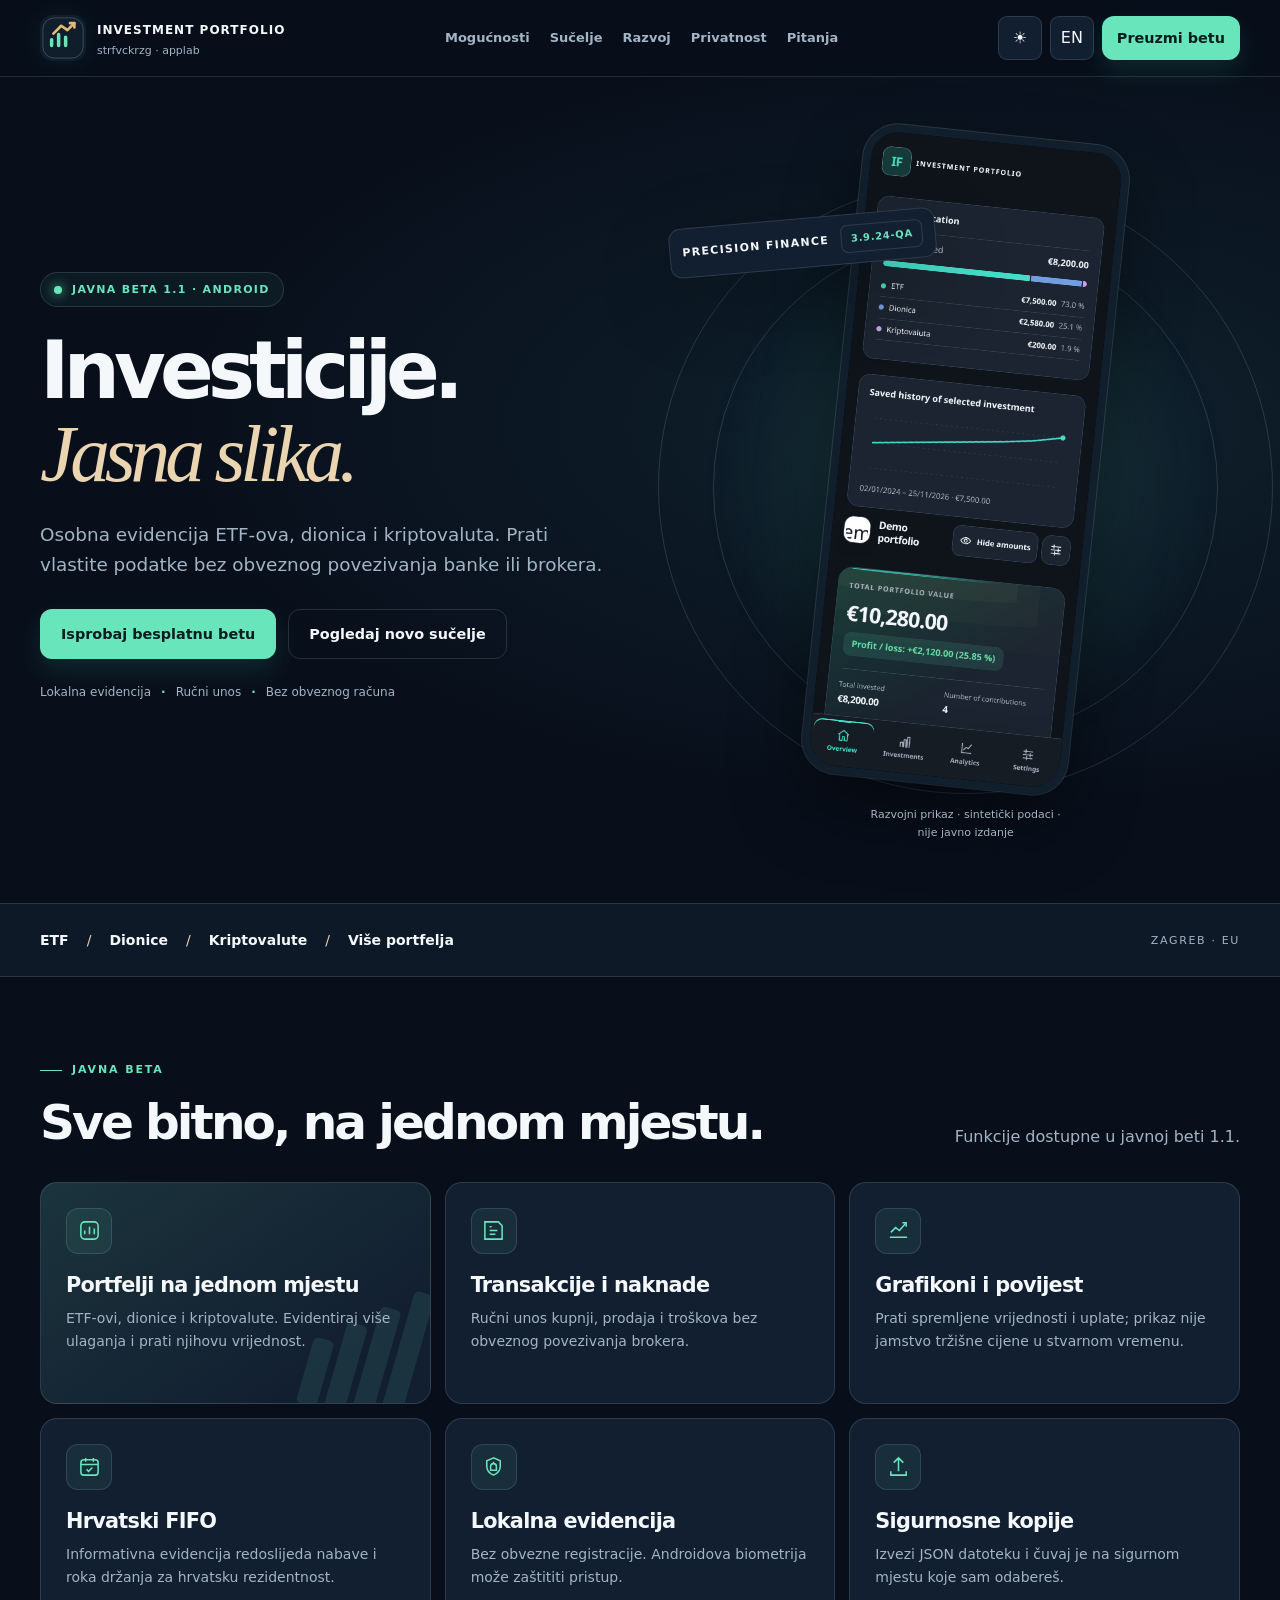
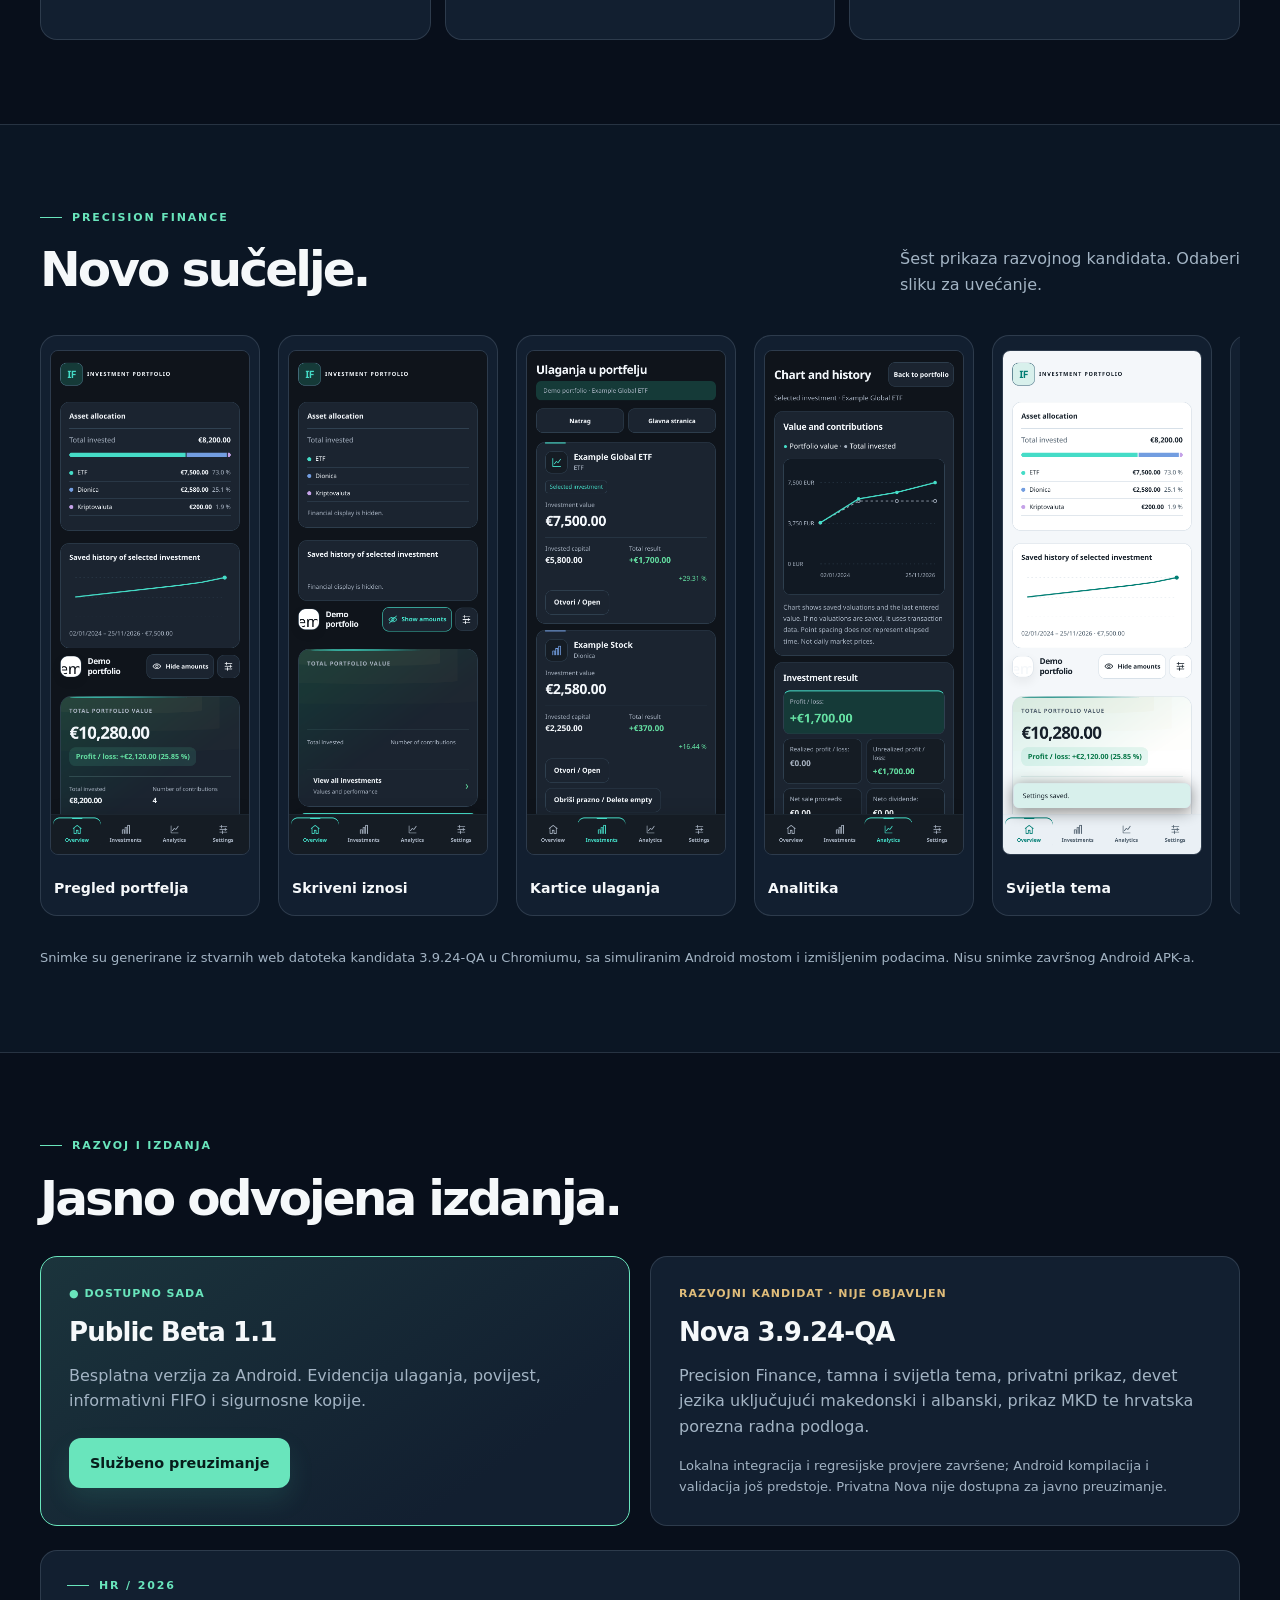
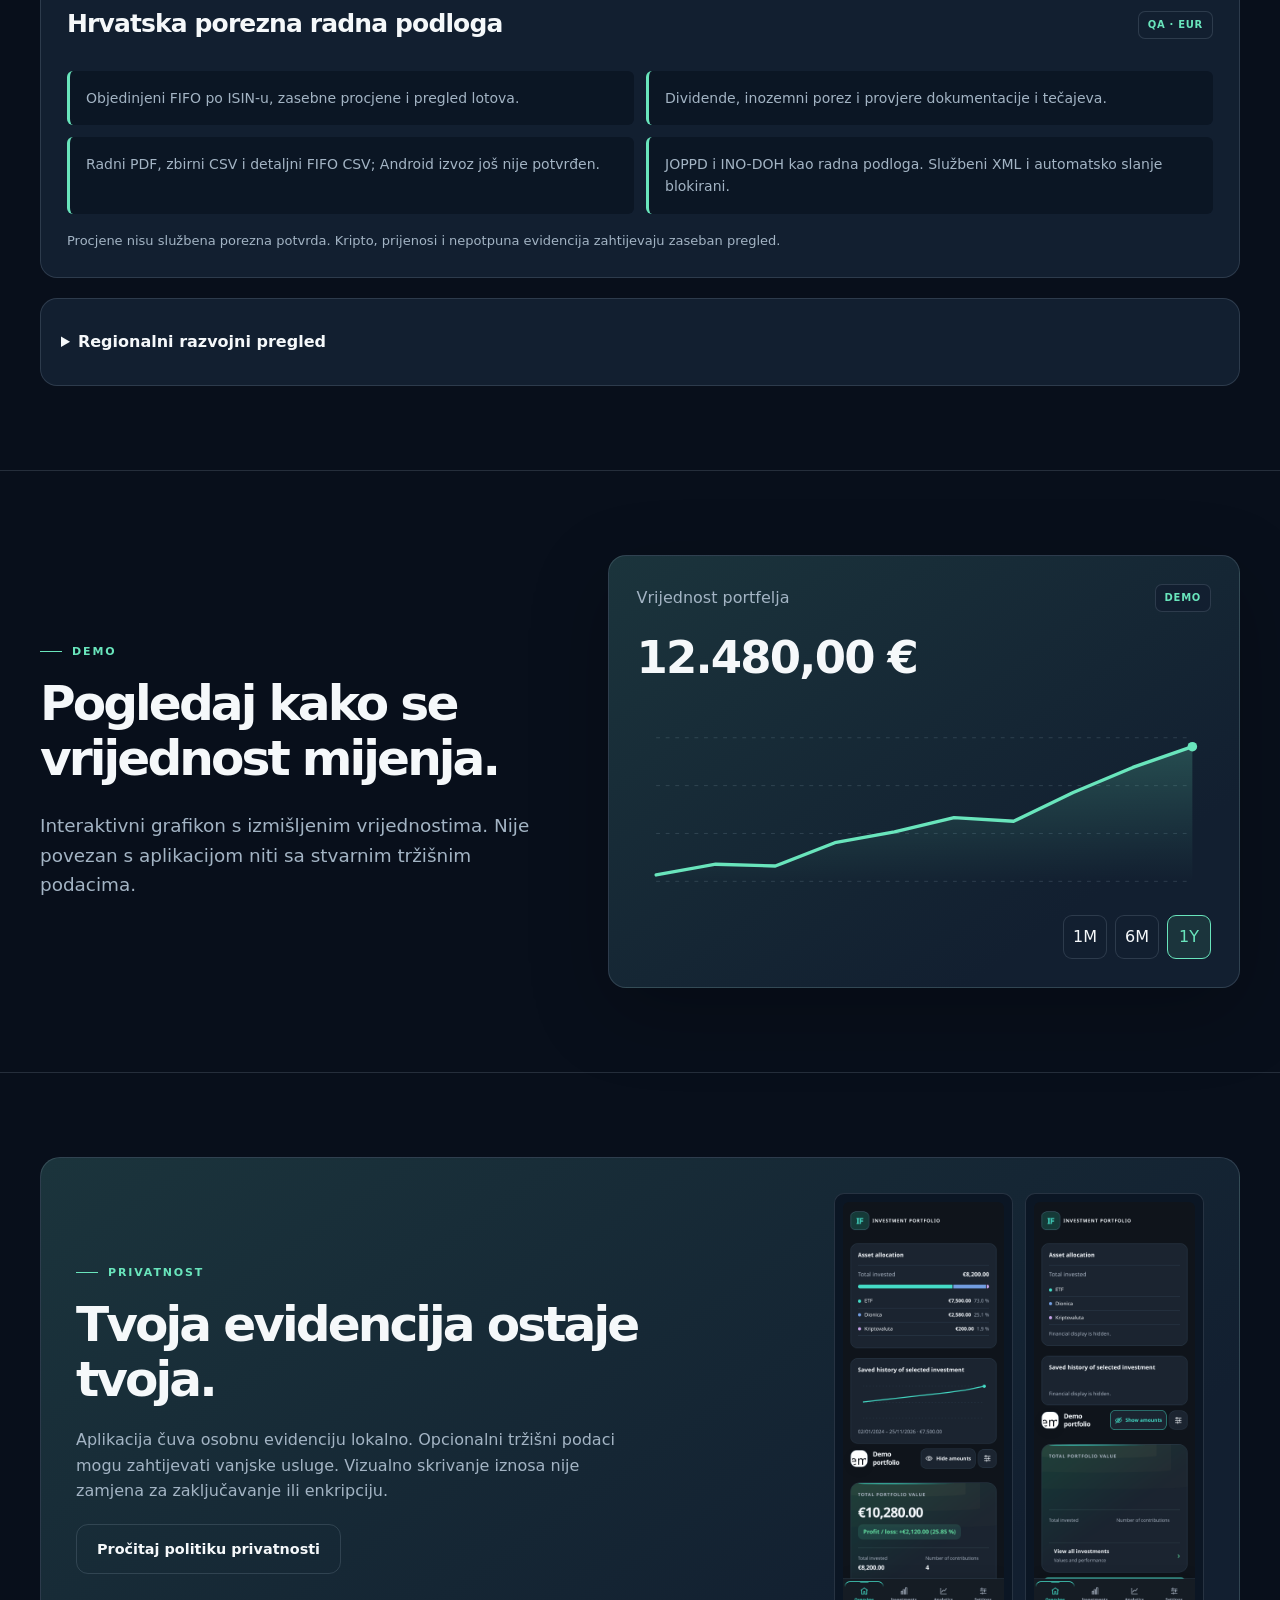
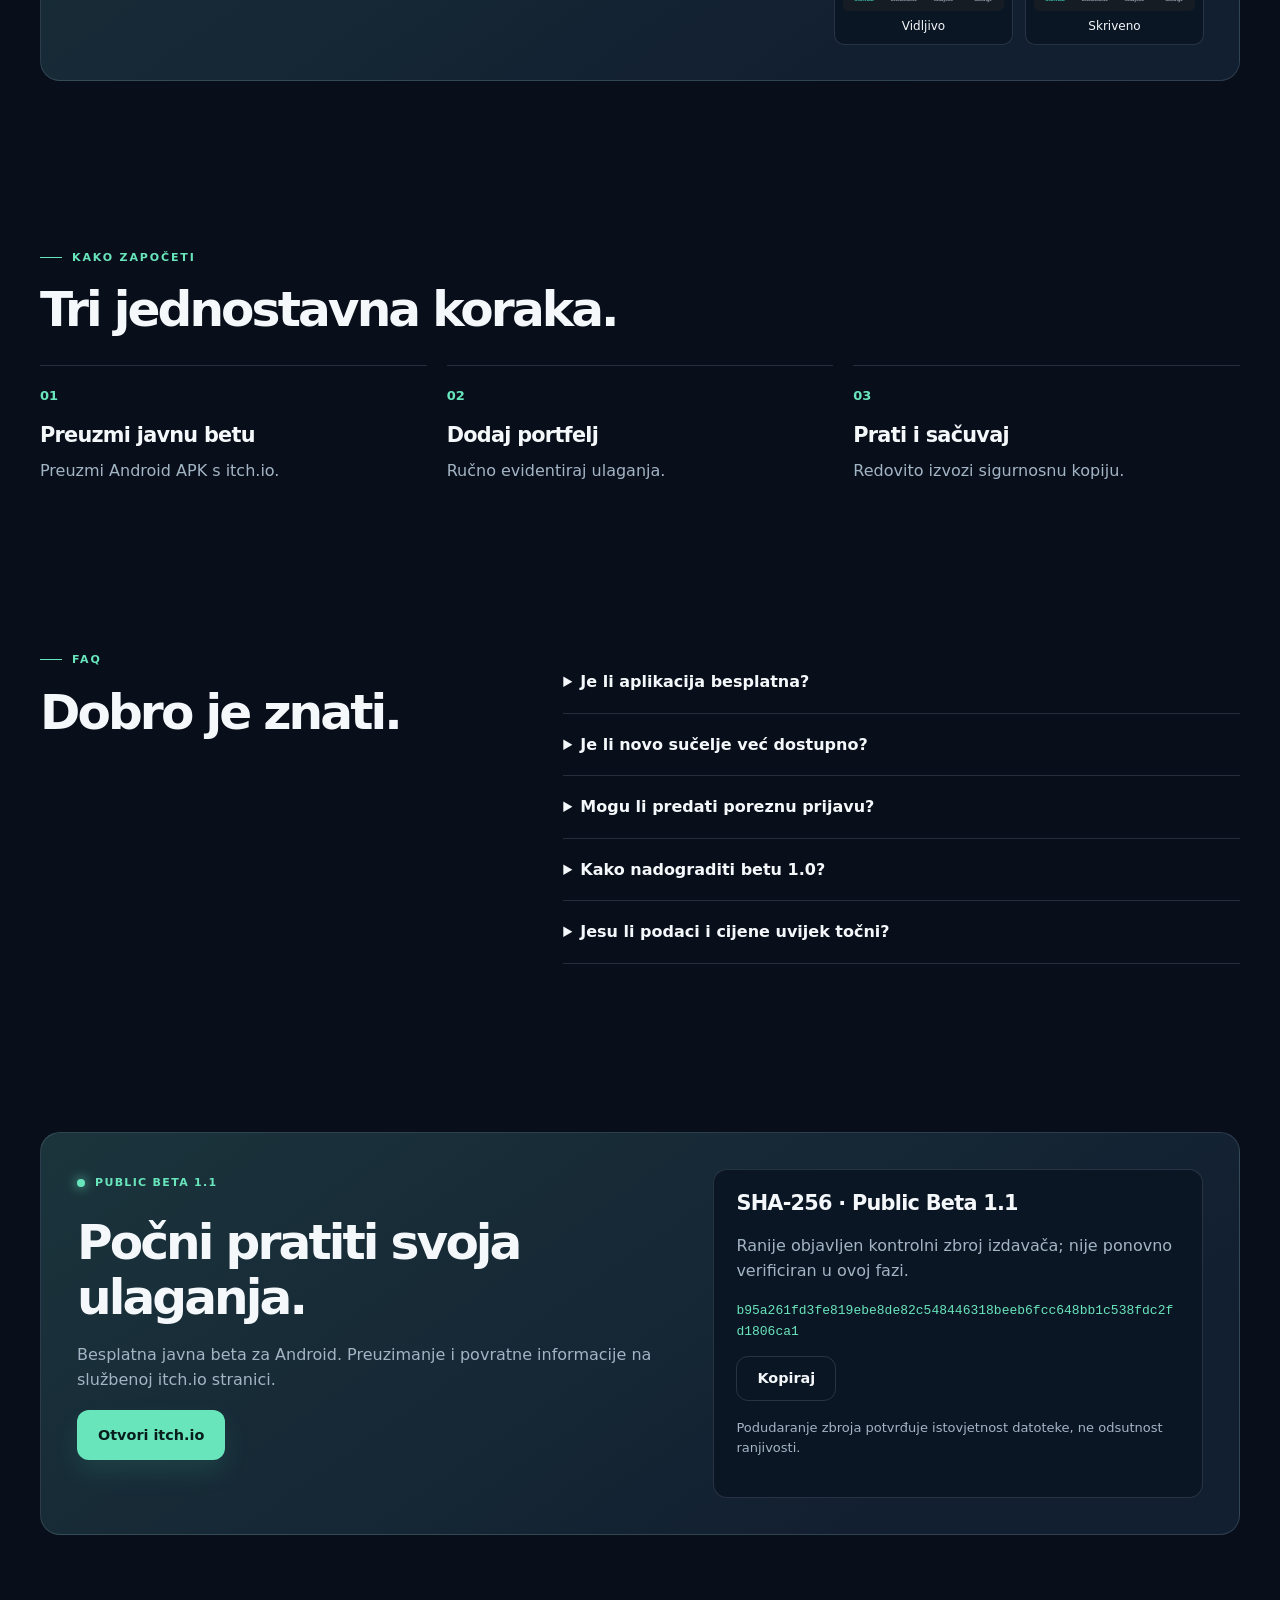
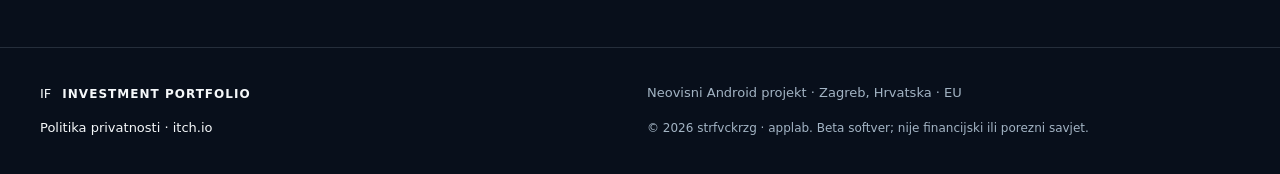
==== commit e7237303: "Remove decorative arrow glyphs from website labels" ====
--- a/index.html
+++ b/index.html
@@ -17,7 +17,7 @@
 <meta name="twitter:image" content="https://investment-portfolio-app.pages.dev/assets/pf-social.png"><title>Investment Portfolio — Precision Finance</title>
 <link rel="icon" href="assets/pf-favicon.svg" type="image/svg+xml">
 <link rel="stylesheet" href="styles.css?v=editorial-113">
-<script src="main.js?v=precision-110" defer></script>
+<script src="main.js?v=editorial-113" defer></script>
 <script type="application/ld+json">{"@context": "https://schema.org", "@type": "MobileApplication", "name": "Investment Portfolio", "url": "https://investment-portfolio-app.pages.dev/", "operatingSystem": "Android", "applicationCategory": "FinanceApplication", "softwareVersion": "1.1", "isAccessibleForFree": true, "offers": {"@type": "Offer", "url": "https://strfvckrzg-applab.itch.io/investment-portfolio-public-beta-10", "price": "0", "priceCurrency": "EUR"}, "publisher": {"@type": "Organization", "name": "strfvckrzg-applab"}}</script>
 </head>
 <body><a class="skip" href="#main"><span data-i18n="skip">Preskoči na sadržaj</span></a>
@@ -29,7 +29,7 @@
 </nav><div class="tools"><button id="themeToggle" type="button" aria-label="Tema / Theme" title="Tema / Theme">◐</button><button id="langToggle" type="button" aria-label="Change language to English">EN</button><a class="btn small primary" href="https://strfvckrzg-applab.itch.io/investment-portfolio-public-beta-10" target="_blank" rel="noopener noreferrer"><span data-i18n="navDownload">Preuzmi betu</span></a><button id="menuToggle" type="button" aria-controls="siteNav" aria-expanded="false" aria-label="Izbornik / Menu">☰</button></div></div>
 </header>
 <main id="main" tabindex="-1">
-<section class="hero wrap" aria-labelledby="heroTitle"><div class="hero-copy"><div class="status"><i></i><span data-i18n="available">JAVNA BETA 1.1 · ANDROID</span></div><h1 id="heroTitle"><span data-i18n="hero1">Investicije.</span><br><em><span data-i18n="hero2">Jasna slika.</span></em></h1><p data-i18n="heroDesc" class="lead">Osobna evidencija ETF-ova, dionica i kriptovaluta. Prati vlastite podatke bez obveznog povezivanja banke ili brokera.</p><div class="cta"><a class="btn primary" href="https://strfvckrzg-applab.itch.io/investment-portfolio-public-beta-10" target="_blank" rel="noopener noreferrer"><span data-i18n="get">Isprobaj besplatnu betu ↗</span></a><a class="btn secondary" href="#screenshots"><span data-i18n="preview">Pogledaj novo sučelje</span></a></div><div class="trust"><span data-i18n="trust1">Lokalna evidencija</span><b>·</b><span data-i18n="trust2">Ručni unos</span><b>·</b><span data-i18n="trust3">Bez obveznog računa</span></div></div><div class="hero-visual"><div class="glow-ball" aria-hidden="true"></div>
+<section class="hero wrap" aria-labelledby="heroTitle"><div class="hero-copy"><div class="status"><i></i><span data-i18n="available">JAVNA BETA 1.1 · ANDROID</span></div><h1 id="heroTitle"><span data-i18n="hero1">Investicije.</span><br><em><span data-i18n="hero2">Jasna slika.</span></em></h1><p data-i18n="heroDesc" class="lead">Osobna evidencija ETF-ova, dionica i kriptovaluta. Prati vlastite podatke bez obveznog povezivanja banke ili brokera.</p><div class="cta"><a class="btn primary" href="https://strfvckrzg-applab.itch.io/investment-portfolio-public-beta-10" target="_blank" rel="noopener noreferrer"><span data-i18n="get">Isprobaj besplatnu betu</span></a><a class="btn secondary" href="#screenshots"><span data-i18n="preview">Pogledaj novo sučelje</span></a></div><div class="trust"><span data-i18n="trust1">Lokalna evidencija</span><b>·</b><span data-i18n="trust2">Ručni unos</span><b>·</b><span data-i18n="trust3">Bez obveznog računa</span></div></div><div class="hero-visual"><div class="glow-ball" aria-hidden="true"></div>
           <div class="hero-orbit orbit-two" aria-hidden="true"></div>
           <div class="hero-orbit orbit-one" aria-hidden="true"></div><div class="art-label"><span>PRECISION FINANCE</span><span class="tag">3.9.24-QA</span></div><div class="phone-mockup hero-phone"><img src="assets/pf-overview.webp" alt="Precision Finance" width="780" height="1980" fetchpriority="high"></div><p data-i18n="heroCaption" class="art-caption">Razvojni prikaz · sintetički podaci · nije javno izdanje</p></div>
 </section><div class="strip"><div class="wrap strip-inner"><strong>ETF</strong><span> / </span><strong data-i18n="stocks">Dionice</strong><span> / </span><strong data-i18n="crypto">Kriptovalute</strong><span> / </span><strong data-i18n="portfolios">Više portfelja</strong><span class="strip-end">ZAGREB · EU</span></div></div>
@@ -47,10 +47,10 @@
 <article class="feature"><div class="feature-icon" aria-hidden="true"><svg viewBox="0 0 24 24" fill="none" stroke="currentColor" stroke-width="1.6"><path d="M12 17V3m-5 5 5-5 5 5M4 17v4h16v-4"></path></svg></div><h3 data-i18n="f06">Sigurnosne kopije</h3><p data-i18n="fd06" class="">Izvezi JSON datoteku i čuvaj je na sigurnom mjestu koje sam odabereš.</p>
 </article></div>
 </section>
-<section id="screenshots" class="section showcase"><div class="wrap"><div class="section-top"><div><div class="kicker">PRECISION FINANCE</div><h2 data-i18n="screensTitle">Novo sučelje.</h2></div><p data-i18n="screensIntro" class="muted">Šest prikaza razvojnog kandidata. Odaberi sliku za uvećanje.</p></div><div class="gallery"><button class="shot" type="button" data-shot="0"><img src="assets/pf-overview.webp" width="780" height="1980" loading="lazy" alt="Portfolio overview"><strong data-i18n="shot0">Pregled portfelja</strong><span aria-hidden="true">↗</span></button><button class="shot" type="button" data-shot="1"><img src="assets/pf-private.webp" width="780" height="1980" loading="lazy" alt="Amounts hidden"><strong data-i18n="shot1">Skriveni iznosi</strong><span aria-hidden="true">↗</span></button><button class="shot" type="button" data-shot="2"><img src="assets/pf-investments.webp" width="780" height="1980" loading="lazy" alt="Investment cards"><strong data-i18n="shot2">Kartice ulaganja</strong><span aria-hidden="true">↗</span></button><button class="shot" type="button" data-shot="3"><img src="assets/pf-analytics.webp" width="780" height="1980" loading="lazy" alt="Analytics"><strong data-i18n="shot3">Analitika</strong><span aria-hidden="true">↗</span></button><button class="shot" type="button" data-shot="4"><img src="assets/pf-light.webp" width="780" height="1980" loading="lazy" alt="Light theme"><strong data-i18n="shot4">Svijetla tema</strong><span aria-hidden="true">↗</span></button><button class="shot" type="button" data-shot="5"><img src="assets/pf-tax.webp" width="780" height="1980" loading="lazy" alt="Croatian tax working paper"><strong data-i18n="shot5">Hrvatska porezna radna podloga</strong><span aria-hidden="true">↗</span></button></div><p data-i18n="screensNote" class="note">Snimke su generirane iz stvarnih web datoteka kandidata 3.9.24-QA u Chromiumu, sa simuliranim Android mostom i izmišljenim podacima. Nisu snimke završnog Android APK-a.</p></div>
+<section id="screenshots" class="section showcase"><div class="wrap"><div class="section-top"><div><div class="kicker">PRECISION FINANCE</div><h2 data-i18n="screensTitle">Novo sučelje.</h2></div><p data-i18n="screensIntro" class="muted">Šest prikaza razvojnog kandidata. Odaberi sliku za uvećanje.</p></div><div class="gallery"><button class="shot" type="button" data-shot="0"><img src="assets/pf-overview.webp" width="780" height="1980" loading="lazy" alt="Portfolio overview"><strong data-i18n="shot0">Pregled portfelja</strong></button><button class="shot" type="button" data-shot="1"><img src="assets/pf-private.webp" width="780" height="1980" loading="lazy" alt="Amounts hidden"><strong data-i18n="shot1">Skriveni iznosi</strong></button><button class="shot" type="button" data-shot="2"><img src="assets/pf-investments.webp" width="780" height="1980" loading="lazy" alt="Investment cards"><strong data-i18n="shot2">Kartice ulaganja</strong></button><button class="shot" type="button" data-shot="3"><img src="assets/pf-analytics.webp" width="780" height="1980" loading="lazy" alt="Analytics"><strong data-i18n="shot3">Analitika</strong></button><button class="shot" type="button" data-shot="4"><img src="assets/pf-light.webp" width="780" height="1980" loading="lazy" alt="Light theme"><strong data-i18n="shot4">Svijetla tema</strong></button><button class="shot" type="button" data-shot="5"><img src="assets/pf-tax.webp" width="780" height="1980" loading="lazy" alt="Croatian tax working paper"><strong data-i18n="shot5">Hrvatska porezna radna podloga</strong></button></div><p data-i18n="screensNote" class="note">Snimke su generirane iz stvarnih web datoteka kandidata 3.9.24-QA u Chromiumu, sa simuliranim Android mostom i izmišljenim podacima. Nisu snimke završnog Android APK-a.</p></div>
 </section>
 <section id="updates" class="wrap section"><div class="kicker"><span data-i18n="devK">RAZVOJ I IZDANJA</span></div><h2 data-i18n="devTitle">Jasno odvojena izdanja.</h2><div class="release-grid">
-<article class="release current"><div class="release-label">● <span data-i18n="publicLabel">DOSTUPNO SADA</span></div><h3>Public Beta 1.1</h3><p data-i18n="publicDesc" class="">Besplatna verzija za Android. Evidencija ulaganja, povijest, informativni FIFO i sigurnosne kopije.</p><a class="btn primary" href="https://strfvckrzg-applab.itch.io/investment-portfolio-public-beta-10" target="_blank" rel="noopener noreferrer"><span data-i18n="publicDownload">Službeno preuzimanje ↗</span></a>
+<article class="release current"><div class="release-label">● <span data-i18n="publicLabel">DOSTUPNO SADA</span></div><h3>Public Beta 1.1</h3><p data-i18n="publicDesc" class="">Besplatna verzija za Android. Evidencija ulaganja, povijest, informativni FIFO i sigurnosne kopije.</p><a class="btn primary" href="https://strfvckrzg-applab.itch.io/investment-portfolio-public-beta-10" target="_blank" rel="noopener noreferrer"><span data-i18n="publicDownload">Službeno preuzimanje</span></a>
 </article>
 <article class="release"><div class="release-label pending"><span data-i18n="qaLabel">RAZVOJNI KANDIDAT · NIJE OBJAVLJEN</span></div><h3>Nova 3.9.24-QA</h3><p data-i18n="qaDesc" class="">Precision Finance, tamna i svijetla tema, privatni prikaz, devet jezika uključujući makedonski i albanski, prikaz MKD te hrvatska porezna radna podloga.</p><p data-i18n="qaStatus" class="note">Lokalna integracija i regresijske provjere završene; Android kompilacija i validacija još predstoje. Privatna Nova nije dostupna za javno preuzimanje.</p>
 </article></div><div class="tax-panel"><div class="section-top"><div><div class="kicker">HR / 2026</div><h3 data-i18n="taxTitle">Hrvatska porezna radna podloga</h3></div><span class="tag">QA · EUR</span></div><div class="tax-grid"><p data-i18n="tax1" class="">Objedinjeni FIFO po ISIN-u, zasebne procjene i pregled lotova.</p><p data-i18n="tax2" class="">Dividende, inozemni porez i provjere dokumentacije i tečajeva.</p><p data-i18n="tax3" class="">Radni PDF, zbirni CSV i detaljni FIFO CSV; Android izvoz još nije potvrđen.</p><p data-i18n="tax4" class="">JOPPD i INO-DOH kao radna podloga. Službeni XML i automatsko slanje blokirani.</p></div><p data-i18n="taxCaveat" class="note">Procjene nisu službena porezna potvrda. Kripto, prijenosi i nepotpuna evidencija zahtijevaju zaseban pregled.</p></div>
@@ -59,7 +59,7 @@
 </section>
 <section id="demo" class="section demo-section"><div class="wrap demo-layout"><div><div class="kicker">DEMO</div><h2 data-i18n="demoTitle">Pogledaj kako se vrijednost mijenja.</h2><p data-i18n="demoDesc" class="lead">Interaktivni grafikon s izmišljenim vrijednostima. Nije povezan s aplikacijom niti sa stvarnim tržišnim podacima.</p></div><div class="demo-card"><div class="demo-head"><span data-i18n="demoValueLabel">Vrijednost portfelja</span><span class="tag">DEMO</span></div><strong id="demoValue" class="demo-value">12.480,00 €</strong><svg viewBox="0 0 600 200" role="img" aria-label="Demo chart"><defs><linearGradient id="gradient" x1="0" x2="0" y1="0" y2="1"><stop stop-color="#42d8c3" stop-opacity=".22"></stop><stop offset="1" stop-color="#42d8c3" stop-opacity="0"></stop></linearGradient></defs><path class="gridlines" d="M20 30H580M20 80H580M20 130H580M20 180H580"></path><path id="chartArea" fill="url(#gradient)"></path><path id="chartLine" fill="none" stroke="#42d8c3" stroke-width="3.5" stroke-linejoin="round" stroke-linecap="round"></path><circle id="chartDot" r="5" fill="#42d8c3"></circle></svg><div class="periods" role="group" aria-label="Period"><button data-period="1m" aria-pressed="false">1M</button><button data-period="6m" aria-pressed="false">6M</button><button data-period="1y" aria-pressed="true">1Y</button></div></div></div>
 </section>
-<section id="privacy" class="wrap section"><div class="privacy-box"><div><div class="kicker"><span data-i18n="privacyK">PRIVATNOST</span></div><h2 data-i18n="privacyTitle">Tvoja evidencija ostaje tvoja.</h2><p data-i18n="privacyDesc" class="">Aplikacija čuva osobnu evidenciju lokalno. Opcionalni tržišni podaci mogu zahtijevati vanjske usluge. Vizualno skrivanje iznosa nije zamjena za zaključavanje ili enkripciju.</p><a class="btn secondary" href="privacy.html"><span data-i18n="privacyRead">Pročitaj politiku privatnosti ↗</span></a></div><div class="privacy-compare"><button type="button" data-shot="0"><img src="assets/pf-overview.webp" width="780" height="1980" loading="lazy" alt="Visible amounts"><span data-i18n="visible">Vidljivo</span></button><button type="button" data-shot="1"><img src="assets/pf-private.webp" width="780" height="1980" loading="lazy" alt="Hidden amounts"><span data-i18n="concealed">Skriveno</span></button></div></div>
+<section id="privacy" class="wrap section"><div class="privacy-box"><div><div class="kicker"><span data-i18n="privacyK">PRIVATNOST</span></div><h2 data-i18n="privacyTitle">Tvoja evidencija ostaje tvoja.</h2><p data-i18n="privacyDesc" class="">Aplikacija čuva osobnu evidenciju lokalno. Opcionalni tržišni podaci mogu zahtijevati vanjske usluge. Vizualno skrivanje iznosa nije zamjena za zaključavanje ili enkripciju.</p><a class="btn secondary" href="privacy.html"><span data-i18n="privacyRead">Pročitaj politiku privatnosti</span></a></div><div class="privacy-compare"><button type="button" data-shot="0"><img src="assets/pf-overview.webp" width="780" height="1980" loading="lazy" alt="Visible amounts"><span data-i18n="visible">Vidljivo</span></button><button type="button" data-shot="1"><img src="assets/pf-private.webp" width="780" height="1980" loading="lazy" alt="Hidden amounts"><span data-i18n="concealed">Skriveno</span></button></div></div>
 </section>
 <section id="how" class="wrap section"><div class="kicker"><span data-i18n="howK">KAKO ZAPOČETI</span></div><h2 data-i18n="howTitle">Tri jednostavna koraka.</h2><div class="steps">
 <article><b>01</b><h3 data-i18n="step1">Preuzmi javnu betu</h3><p data-i18n="step1d" class="">Preuzmi Android APK s itch.io.</p>
@@ -81,10 +81,10 @@
 <details><summary data-i18n="q4">Jesu li podaci i cijene uvijek točni?</summary><p data-i18n="a4" class="">Ne nužno. Ručni unosi i vanjski tržišni podaci mogu biti nepotpuni ili zastarjeli; provjeri bitne iznose neovisno.</p>
 </details></div>
 </section>
-<section id="download" class="wrap section"><div class="closing"><div><div class="status"><i></i>PUBLIC BETA 1.1</div><h2 data-i18n="closeTitle">Počni pratiti svoja ulaganja.</h2><p data-i18n="closeDesc" class="">Besplatna javna beta za Android. Preuzimanje i povratne informacije na službenoj itch.io stranici.</p><a class="btn primary" href="https://strfvckrzg-applab.itch.io/investment-portfolio-public-beta-10" target="_blank" rel="noopener noreferrer"><span data-i18n="closeDownload">Otvori itch.io ↗</span></a></div><div class="hash"><h3>SHA-256 · Public Beta 1.1</h3><p data-i18n="hashDesc" class="">Ranije objavljen kontrolni zbroj izdavača; nije ponovno verificiran u ovoj fazi.</p><code id="apkHash">b95a261fd3fe819ebe8de82c548446318beeb6fcc648bb1c538fdc2fd1806ca1</code><button id="copyHash" type="button" class="btn secondary"><span data-i18n="copy">Kopiraj</span></button><span id="copyStatus" role="status"></span><p data-i18n="hashCaveat" class="note">Podudaranje zbroja potvrđuje istovjetnost datoteke, ne odsutnost ranjivosti.</p></div></div>
+<section id="download" class="wrap section"><div class="closing"><div><div class="status"><i></i>PUBLIC BETA 1.1</div><h2 data-i18n="closeTitle">Počni pratiti svoja ulaganja.</h2><p data-i18n="closeDesc" class="">Besplatna javna beta za Android. Preuzimanje i povratne informacije na službenoj itch.io stranici.</p><a class="btn primary" href="https://strfvckrzg-applab.itch.io/investment-portfolio-public-beta-10" target="_blank" rel="noopener noreferrer"><span data-i18n="closeDownload">Otvori itch.io</span></a></div><div class="hash"><h3>SHA-256 · Public Beta 1.1</h3><p data-i18n="hashDesc" class="">Ranije objavljen kontrolni zbroj izdavača; nije ponovno verificiran u ovoj fazi.</p><code id="apkHash">b95a261fd3fe819ebe8de82c548446318beeb6fcc648bb1c538fdc2fd1806ca1</code><button id="copyHash" type="button" class="btn secondary"><span data-i18n="copy">Kopiraj</span></button><span id="copyStatus" role="status"></span><p data-i18n="hashCaveat" class="note">Podudaranje zbroja potvrđuje istovjetnost datoteke, ne odsutnost ranjivosti.</p></div></div>
 </section>
 </main>
-<footer><div class="wrap foot"><a class="brand" href="index.html"><span class="mark">IF</span><strong>INVESTMENT PORTFOLIO</strong></a><p data-i18n="footerTagline" class="">Neovisni Android projekt · Zagreb, Hrvatska · EU</p><div><a class="" href="privacy.html"><span data-i18n="privacyPolicy">Politika privatnosti</span></a> · <a href="https://strfvckrzg-applab.itch.io/investment-portfolio-public-beta-10" target="_blank" rel="noopener noreferrer">itch.io ↗</a></div><p data-i18n="footerDisclaimer" class="muted">© 2026 strfvckrzg · applab. Beta softver; nije financijski ili porezni savjet.</p></div>
+<footer><div class="wrap foot"><a class="brand" href="index.html"><span class="mark">IF</span><strong>INVESTMENT PORTFOLIO</strong></a><p data-i18n="footerTagline" class="">Neovisni Android projekt · Zagreb, Hrvatska · EU</p><div><a class="" href="privacy.html"><span data-i18n="privacyPolicy">Politika privatnosti</span></a> · <a href="https://strfvckrzg-applab.itch.io/investment-portfolio-public-beta-10" target="_blank" rel="noopener noreferrer">itch.io</a></div><p data-i18n="footerDisclaimer" class="muted">© 2026 strfvckrzg · applab. Beta softver; nije financijski ili porezni savjet.</p></div>
 </footer>
 <dialog id="imageDialog" aria-labelledby="dialogCaption"><div class="dialog-head"><strong id="dialogCaption"></strong><button id="closeDialog" type="button" aria-label="Zatvori / Close">×</button></div><div class="dialog-nav"><button id="prevShot" type="button" aria-label="Previous screenshot">←</button><button id="nextShot" type="button" aria-label="Next screenshot">→</button></div><img id="dialogImage" alt=""><p class="note"><span data-i18n="dialogNote">Razvojni prikaz · sintetički podaci</span></p>
 </dialog>
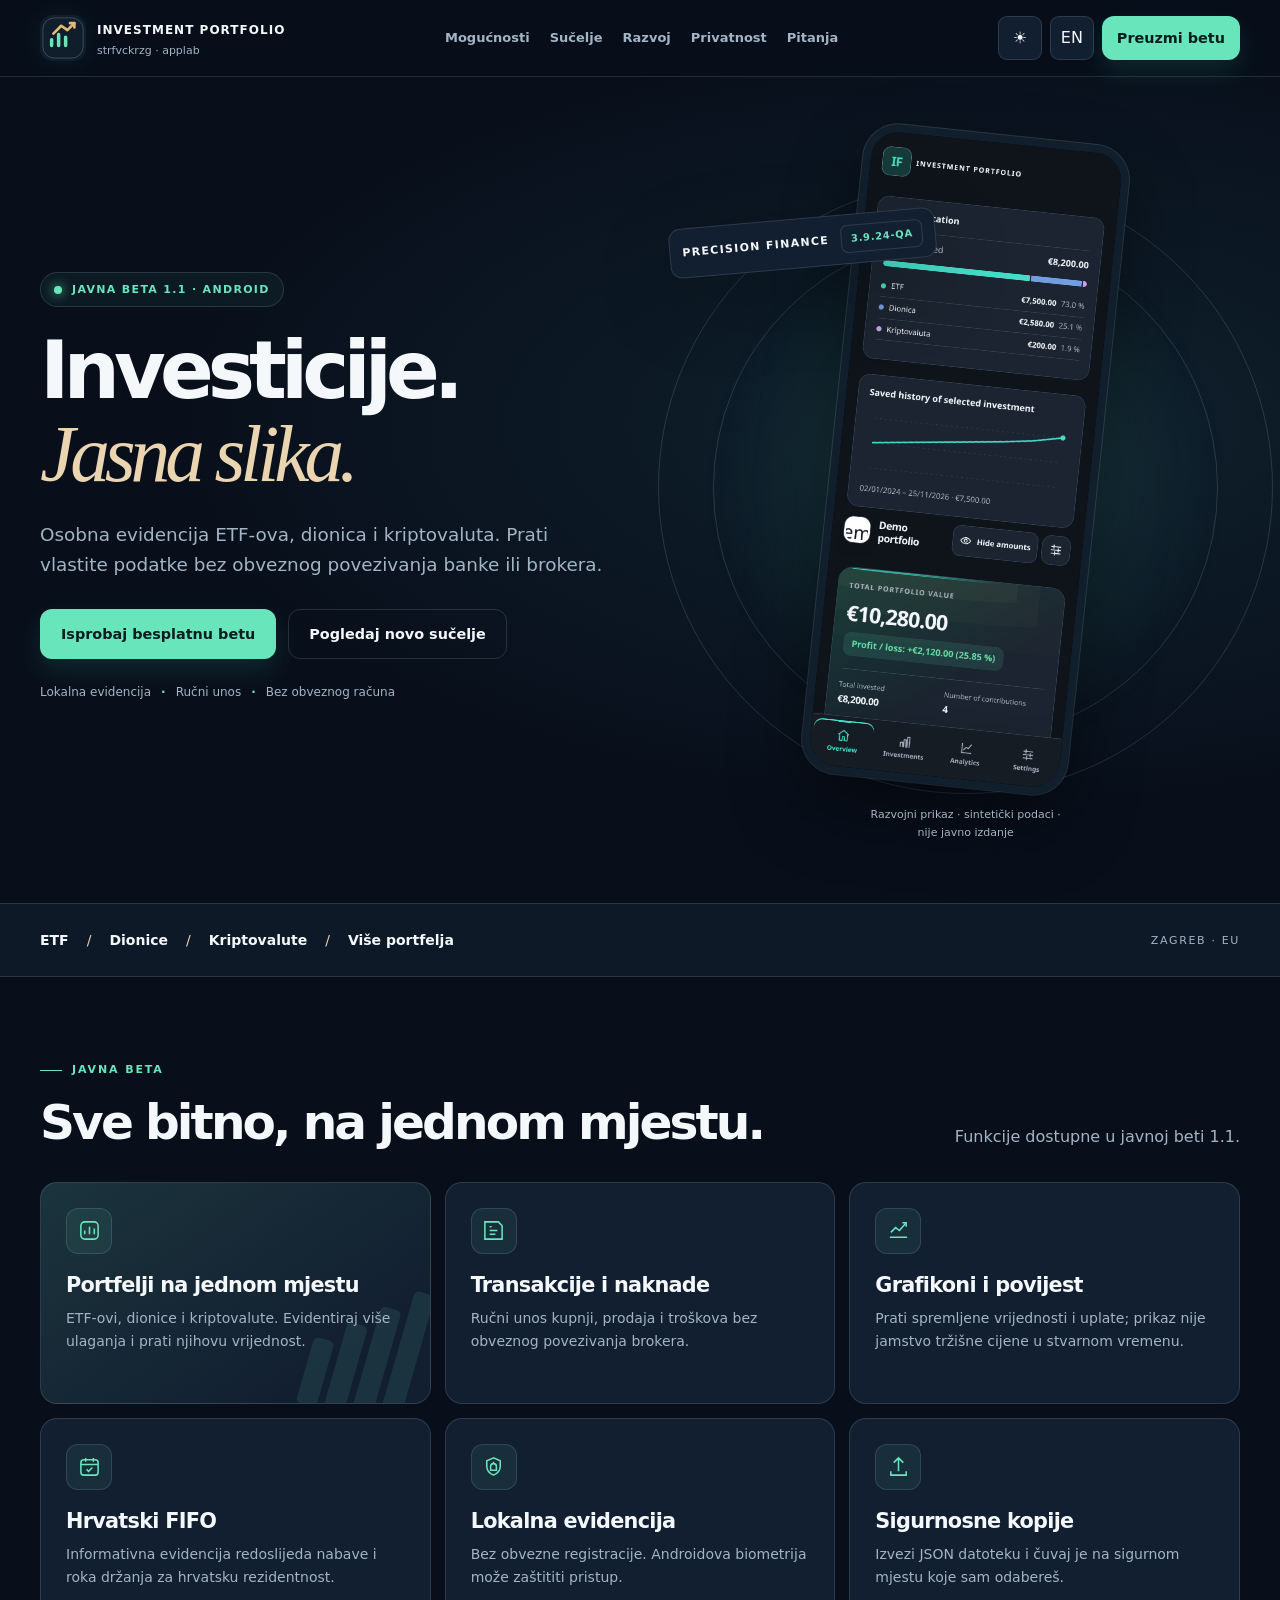
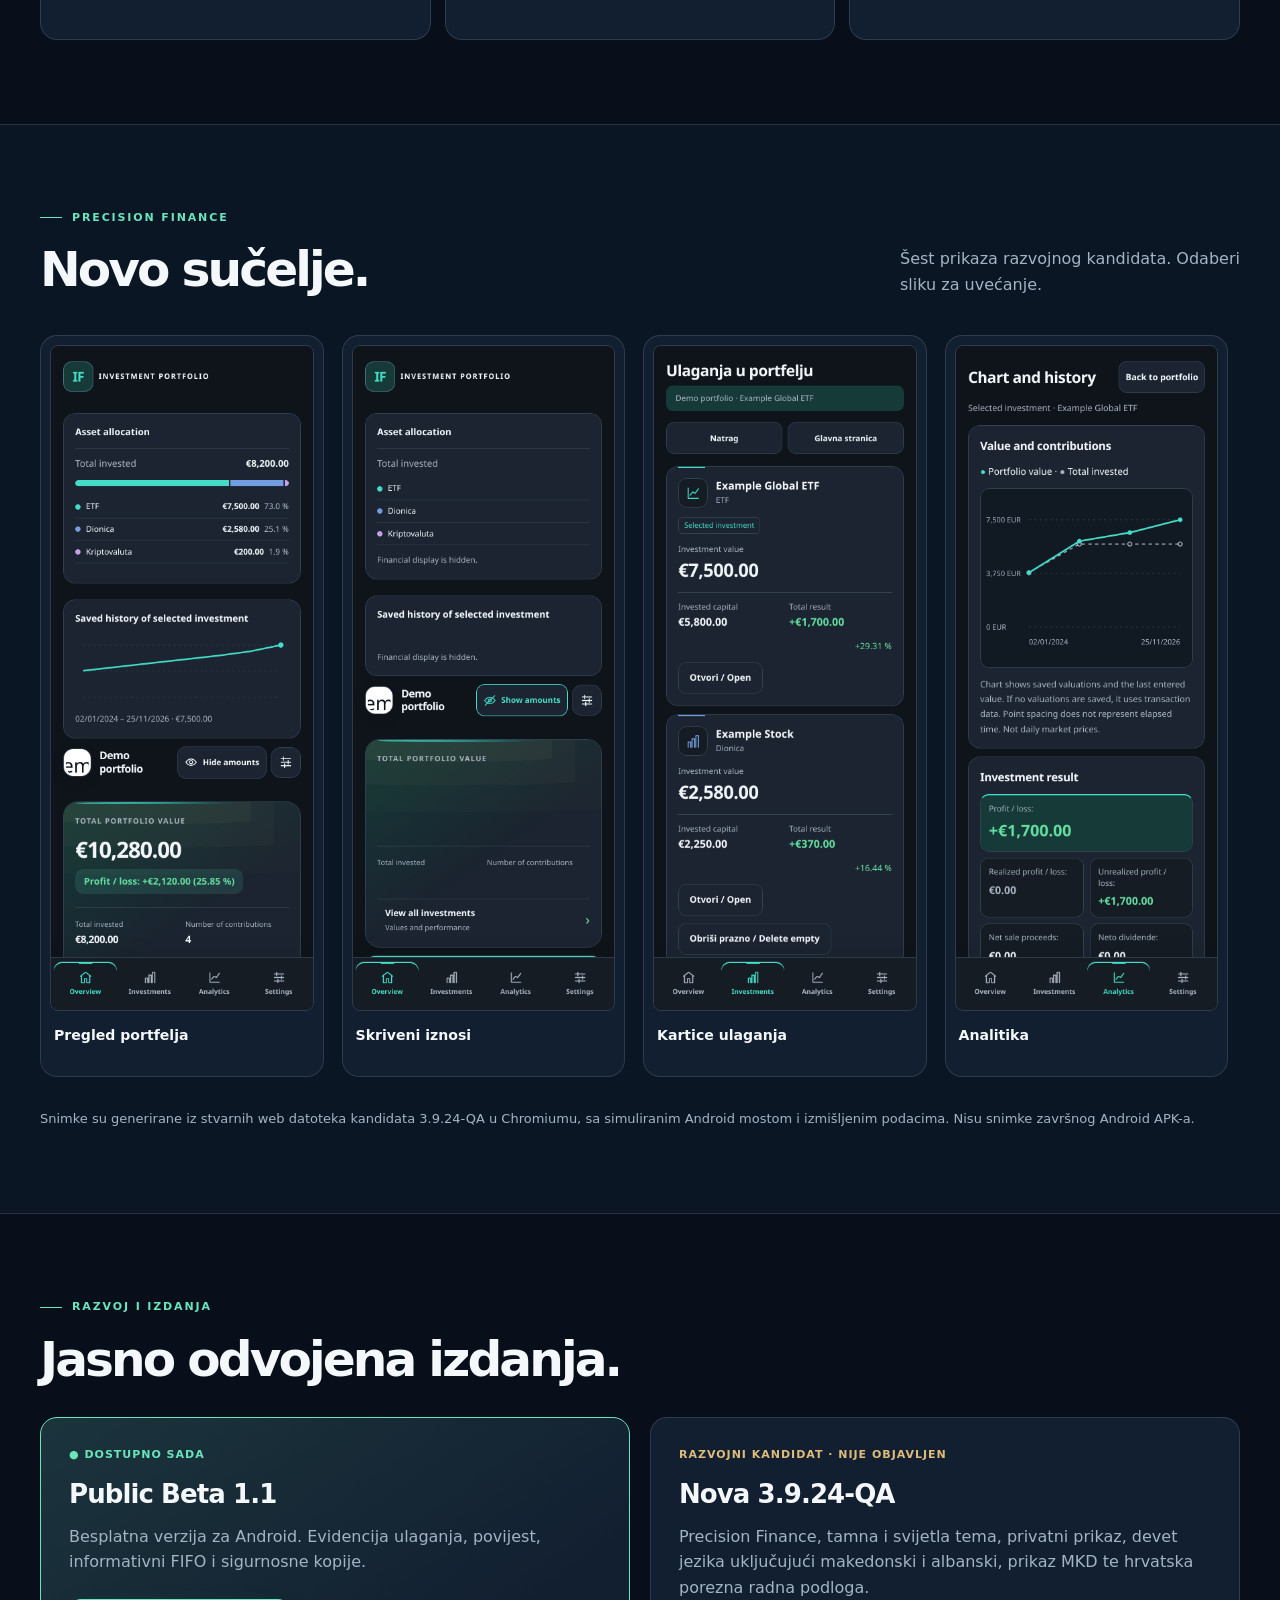
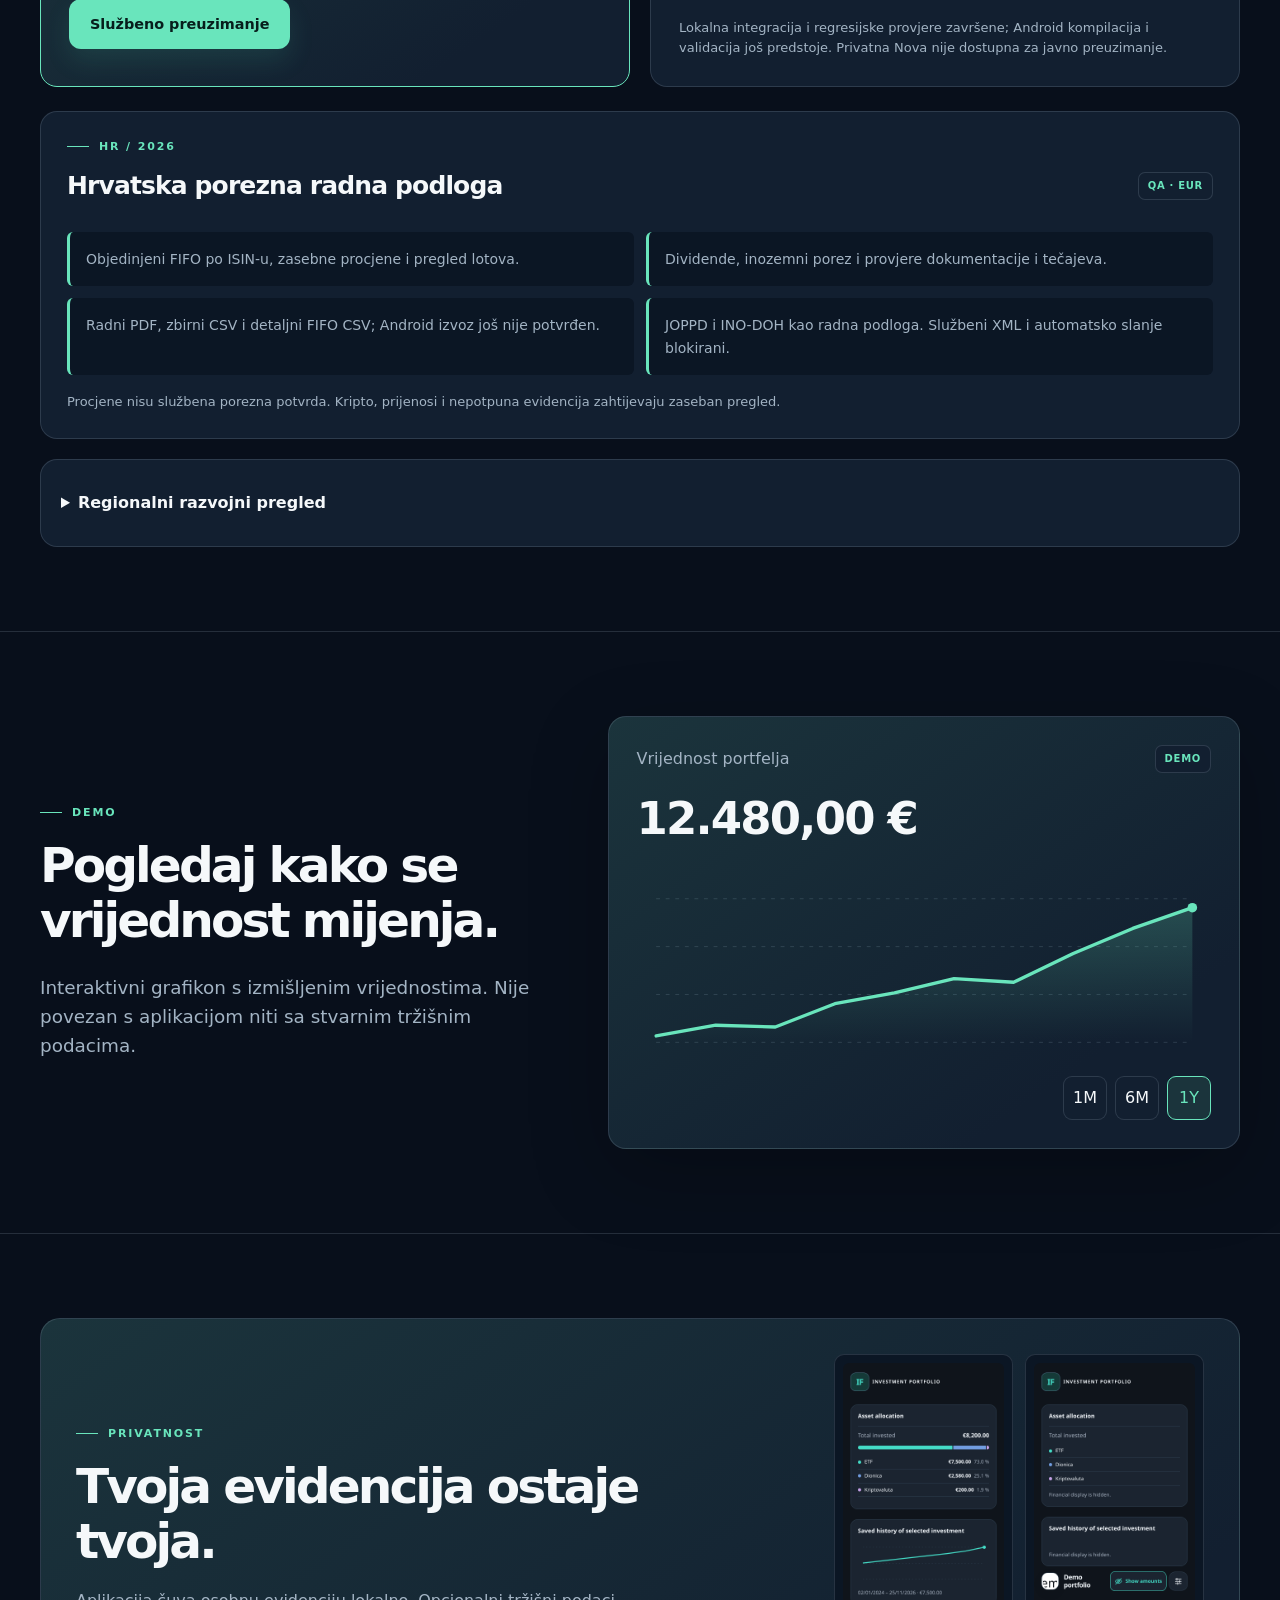
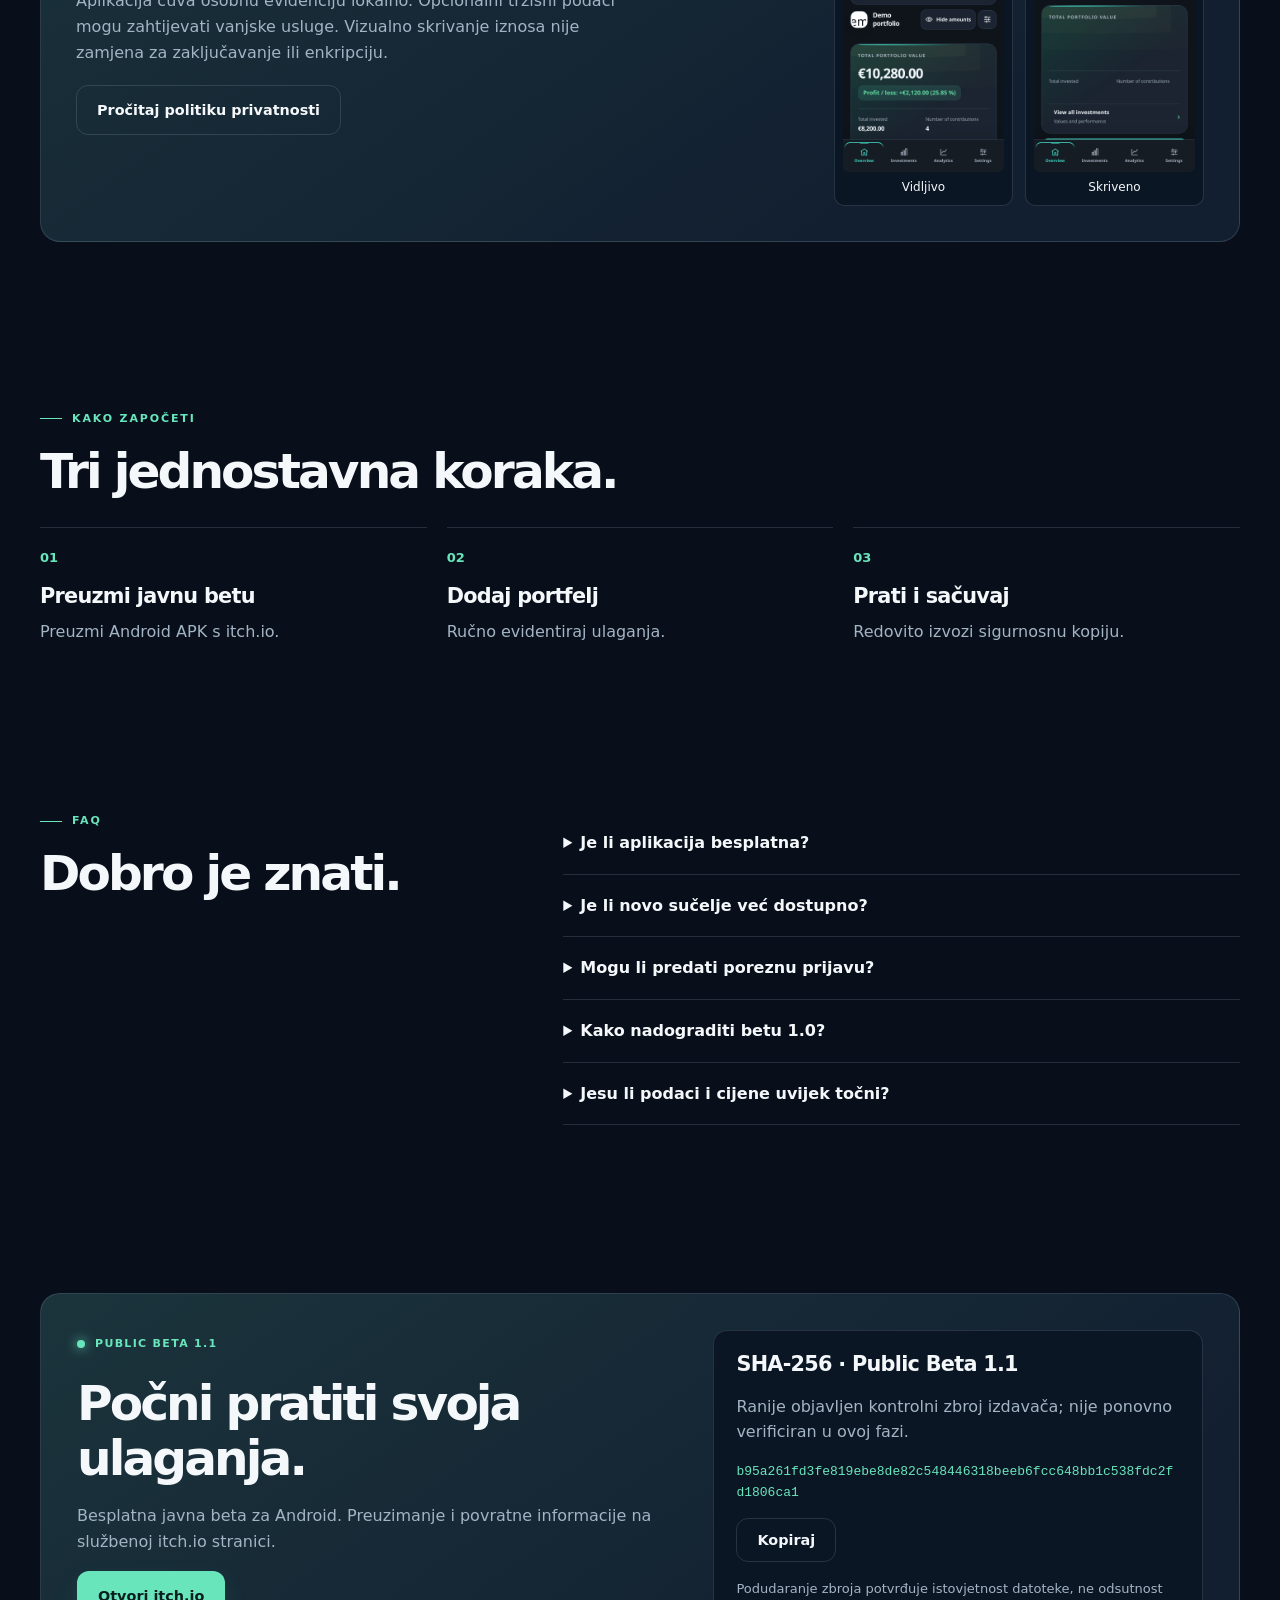
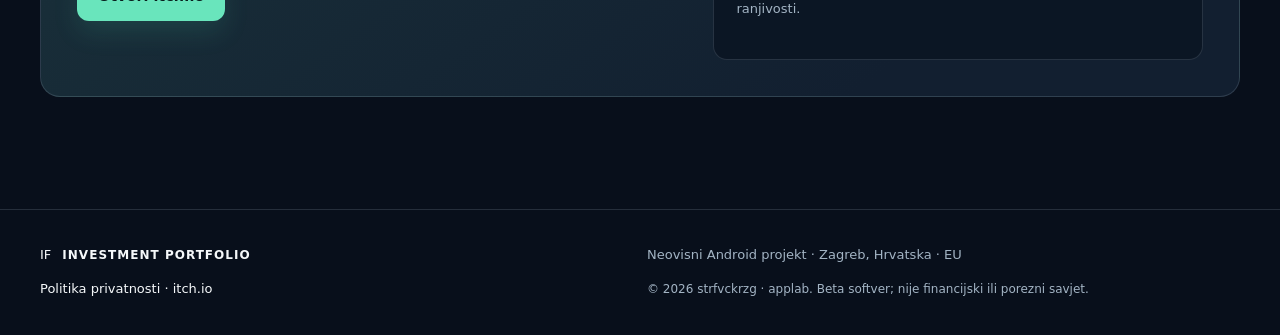
==== commit a66c9c33: "Prevent mobile gallery cards from shrinking" ====
--- a/index.html
+++ b/index.html
@@ -16,7 +16,7 @@
 <meta name="twitter:card" content="summary_large_image">
 <meta name="twitter:image" content="https://investment-portfolio-app.pages.dev/assets/pf-social.png"><title>Investment Portfolio — Precision Finance</title>
 <link rel="icon" href="assets/pf-favicon.svg" type="image/svg+xml">
-<link rel="stylesheet" href="styles.css?v=editorial-113">
+<link rel="stylesheet" href="styles.css?v=gallery-114">
 <script src="main.js?v=editorial-113" defer></script>
 <script type="application/ld+json">{"@context": "https://schema.org", "@type": "MobileApplication", "name": "Investment Portfolio", "url": "https://investment-portfolio-app.pages.dev/", "operatingSystem": "Android", "applicationCategory": "FinanceApplication", "softwareVersion": "1.1", "isAccessibleForFree": true, "offers": {"@type": "Offer", "url": "https://strfvckrzg-applab.itch.io/investment-portfolio-public-beta-10", "price": "0", "priceCurrency": "EUR"}, "publisher": {"@type": "Organization", "name": "strfvckrzg-applab"}}</script>
 </head>
--- a/styles.css
+++ b/styles.css
@@ -1,4 +1,4 @@
-*{box-sizing:border-box}html{scroll-behavior:smooth;scroll-padding-top:92px}body{margin:0;background:var(--bg);color:var(--ink);font-family:system-ui,-apple-system,BlinkMacSystemFont,"Segoe UI",sans-serif;font-size:16px;line-height:1.6}button,a{-webkit-tap-highlight-color:transparent}button{font:inherit;color:inherit;cursor:pointer}a{color:inherit;text-decoration:none}a:hover{color:var(--accent)}:focus-visible{outline:3px solid var(--accent);outline-offset:4px}img{max-width:100%;display:block;height:auto}h1,h2,h3,p{margin:0}h1,h2,h3{line-height:1.13;letter-spacing:-.035em}h1{font-size:clamp(3rem,6.2vw,5.8rem);font-weight:730}h2{font-size:clamp(2rem,3.8vw,3.65rem);font-weight:680}h3{font-size:1.3rem}p{color:var(--sub)}em{font-style:normal;color:var(--accent)}.wrap{width:min(1200px,calc(100% - 64px));margin-inline:auto}.skip{position:fixed;left:16px;top:-100px;padding:12px;background:var(--panel);z-index:10}.skip:focus{top:12px}header{position:sticky;top:0;z-index:9;background:var(--bg);border-bottom:1px solid var(--line)}.head{display:flex;align-items:center;justify-content:space-between;gap:18px;height:76px}.brand{display:flex;gap:11px;align-items:center;line-height:1.2;flex-shrink:0}.brand strong{font-size:12px;letter-spacing:.085em}.brand small{display:block;color:var(--sub);font-size:11px;margin-top:5px}nav{display:flex;gap:20px;font-size:13px;color:var(--sub);font-weight:600}.tools{display:flex;gap:8px;align-items:center}.tools button,.periods button,.dialog-nav button,.dialog-head button{min-width:44px;min-height:44px;border:1px solid var(--line);background:var(--panel);border-radius:9px}.tools button:hover,.periods button:hover{border-color:var(--accent)}#menuToggle{display:none}.btn{display:inline-flex;justify-content:center;align-items:center;min-height:50px;padding:12px 20px;font-weight:700;border-radius:10px;border:1px solid transparent;line-height:1.3}.primary{background:var(--accent);color:var(--accent-ink)}.primary:hover{color:var(--accent-ink);filter:brightness(1.08)}.secondary{background:var(--panel);border-color:var(--line);color:var(--ink)}.small{padding:10px 14px;font-size:13px;min-height:44px}.hero{display:grid;grid-template-columns:1fr .9fr;gap:45px;align-items:center;min-height:640px;padding-block:56px 62px}.status{display:inline-flex;gap:10px;align-items:center;font-size:11px;letter-spacing:.12em;font-weight:800;color:var(--accent);margin-bottom:23px}.status i{width:8px;height:8px;background:var(--accent);border-radius:100%}.lead{font-size:1.15rem;max-width:580px;margin-top:25px}.cta{display:flex;flex-wrap:wrap;gap:12px;margin-top:30px}.trust{display:flex;gap:10px;flex-wrap:wrap;color:var(--sub);font-size:12px;margin-top:24px}.trust b{color:var(--accent)}.art-label{display:flex;align-items:center;justify-content:space-between;gap:12px;font-size:11px;letter-spacing:.12em;font-weight:750;color:var(--sub)}.tag{display:inline-flex;border:1px solid var(--line);padding:5px 9px;border-radius:7px;font-size:10px;font-weight:700;letter-spacing:.07em;color:var(--accent);background:var(--panel)}.art-caption{font-size:11px;text-align:center;position:relative;margin-top:12px}.strip{border-block:1px solid var(--line);background:var(--panel2)}.strip-inner{display:flex;gap:18px;align-items:center;min-height:72px;font-size:14px;flex-wrap:wrap}.strip-inner>span:not(.strip-end){color:var(--accent)}.strip-end{margin-left:auto;color:var(--sub);font-size:11px;letter-spacing:.15em}.section{padding-block:84px}.kicker{font-size:11px;letter-spacing:.17em;font-weight:800;color:var(--accent);margin-bottom:16px}.section-top{display:flex;justify-content:space-between;gap:24px;align-items:end;margin-bottom:32px}.section-top>p{max-width:340px}.muted,.note{color:var(--sub)}.note{font-size:13px;line-height:1.55;margin-top:17px}.features{display:grid;grid-template-columns:repeat(3,1fr);gap:14px}.feature{padding:25px;min-height:196px;background:var(--panel);border:1px solid var(--line);border-radius:14px}.feature h3{margin-bottom:10px}.feature p{font-size:14px}.showcase,.demo-section{background:var(--panel2);border-block:1px solid var(--line)}.gallery{display:grid;grid-template-columns:repeat(6,minmax(0,1fr));gap:14px}.shot{background:var(--panel);border:1px solid var(--line);border-radius:13px;padding:9px;display:flex;flex-wrap:wrap;align-items:center;justify-content:space-between;gap:8px;text-align:left;min-width:0}.shot img{width:100%;border-radius:8px;border:1px solid var(--line)}.shot strong{font-size:12px;line-height:1.35;flex:1}.shot>span{color:var(--accent)}.shot:hover{border-color:var(--accent)}.release-grid{display:grid;grid-template-columns:1fr 1fr;gap:20px;margin-top:30px}.release{border:1px solid var(--line);background:var(--panel);border-radius:16px;padding:28px}.release.current{border-color:var(--accent)}.release-label{font-size:11px;font-weight:800;letter-spacing:.09em;color:var(--accent);margin-bottom:16px}.pending{color:var(--warn)}.release h3{font-size:26px;margin-bottom:15px}.release .btn{margin-top:24px}.tax-panel{background:var(--panel);border:1px solid var(--line);border-radius:16px;padding:26px;margin-top:24px}.tax-panel h3{font-size:25px}.tax-grid{display:grid;grid-template-columns:1fr 1fr;gap:12px}.tax-grid p{padding:16px;border-left:3px solid var(--accent);background:var(--panel2);border-radius:6px;font-size:14px}.regional{margin-top:20px;border:1px solid var(--line);border-radius:12px;background:var(--panel);padding:20px}.regional p{margin-top:15px}table{border-collapse:collapse;width:100%;font-size:14px;margin:18px 0}th,td{padding:12px 8px;text-align:left;vertical-align:top;border-bottom:1px solid var(--line)}thead th{color:var(--accent)}td{color:var(--sub)}summary{cursor:pointer;font-weight:650;color:var(--ink);padding:10px 0}.demo-layout{display:grid;grid-template-columns:.9fr 1.1fr;gap:50px;align-items:center}.demo-card{border:1px solid var(--line);border-radius:18px;background:var(--panel);padding:28px;box-shadow:var(--shadow)}.demo-head{display:flex;align-items:center;justify-content:space-between;color:var(--sub)}.demo-value{display:block;font-size:clamp(28px,4vw,45px);letter-spacing:-.04em;margin-top:10px}.demo-card svg{width:100%;display:block;margin:15px 0}.gridlines{fill:none;stroke:var(--line);stroke-dasharray:4 6}.periods{display:flex;justify-content:flex-end;gap:8px}.periods [aria-pressed=true]{background:var(--soft);color:var(--accent);border-color:var(--accent)}.privacy-box{display:grid;grid-template-columns:1fr .9fr;gap:35px;align-items:center;border:1px solid var(--line);background:var(--panel);padding:35px;border-radius:20px}.privacy-box p{margin:20px 0}.privacy-compare{display:grid;grid-template-columns:1fr 1fr;gap:12px;max-width:370px;justify-self:end}.privacy-compare button{border:1px solid var(--line);border-radius:10px;background:var(--panel2);padding:8px;font-size:12px}.privacy-compare img{border-radius:6px;margin-bottom:6px}.steps{display:grid;grid-template-columns:repeat(3,1fr);gap:20px;margin-top:28px}.steps article{border-top:1px solid var(--line);padding-top:16px}.steps b{color:var(--accent);font-size:13px}.steps h3{margin:16px 0 10px}.faq{display:grid;grid-template-columns:1fr 1.4fr;gap:40px}.faq details{border-bottom:1px solid var(--line);padding:8px 0}.faq details p{padding:8px 0 18px}.closing{display:grid;grid-template-columns:1.1fr .9fr;gap:38px;background:var(--panel);padding:36px;border:1px solid var(--line);border-radius:20px}.closing p{margin:17px 0}.hash{background:var(--panel2);padding:22px;border-radius:14px;border:1px solid var(--line);min-width:0}.hash code{display:block;overflow-wrap:anywhere;font-size:13px;color:var(--accent);margin-bottom:14px}.hash .btn{min-height:44px}.hash #copyStatus{display:block;color:var(--sub);font-size:12px}footer{border-top:1px solid var(--line);padding:35px 0}.foot{display:grid;grid-template-columns:1fr 1fr;gap:14px;align-items:center;font-size:13px}.foot .muted{font-size:12px}.legal{max-width:820px}.legal h1{font-size:clamp(2.3rem,6vw,4rem)}.legal section{margin:28px 0}.legal section h2{font-size:1.4rem;margin-bottom:10px}.legal .btn{margin-top:24px}dialog{background:var(--panel);color:var(--ink);border:1px solid var(--line);border-radius:16px;max-width:min(94vw,550px);max-height:94vh;padding:16px;overflow:auto}dialog::backdrop{background:#000b}.dialog-head{display:flex;align-items:center;justify-content:space-between;gap:12px}.dialog-nav{display:flex;gap:10px;justify-content:center;margin:8px 0}#dialogImage{width:auto;max-height:67vh;max-width:100%;margin:auto;border-radius:8px}dialog .note{text-align:center;margin-top:8px}@media(max-width:1040px){.head{gap:10px}.head nav{gap:12px;font-size:12px}.brand strong{font-size:11px}.gallery{grid-template-columns:repeat(3,1fr)}.hero{gap:24px}.strip-end{display:none}}@media(max-width:820px){.wrap{width:min(100% - 36px,720px)}.head{height:68px}.head nav{display:none;position:absolute;top:68px;left:0;right:0;background:var(--panel);padding:14px 18px;border-bottom:1px solid var(--line);flex-direction:column;gap:0}.head nav.open{display:flex}.head nav a{padding:12px;font-size:15px}#menuToggle{display:inline-block}.tools .btn{display:none}.hero{grid-template-columns:1fr;padding-block:44px;min-height:unset}.section{padding-block:58px}.features{grid-template-columns:repeat(2,1fr)}.release-grid,.demo-layout,.privacy-box,.faq,.closing{grid-template-columns:1fr}.section-top{align-items:start;flex-direction:column;gap:12px}.privacy-compare{justify-self:center}.strip-inner{font-size:12px;gap:10px}.foot{grid-template-columns:1fr}}@media(max-width:480px){.wrap{width:calc(100% - 28px)}.brand strong{font-size:10px;max-width:122px;display:block}.brand small{font-size:10px}.brand{gap:7px}.tools{gap:5px}.tools button{min-width:39px;min-height:44px}.features,.tax-grid,.steps{grid-template-columns:1fr}.feature{min-height:unset}.gallery{grid-template-columns:repeat(2,minmax(0,1fr));gap:10px}.section{padding-block:44px}.release,.tax-panel,.privacy-box,.closing,.demo-card{padding:20px}.section-top{margin-bottom:22px}.hero h1{font-size:clamp(2.65rem,12vw,4.1rem)}.cta .btn{width:100%}.regional{padding:12px}.regional td,.regional th{font-size:12px;overflow-wrap:anywhere}.trust{font-size:11px}.art-label{font-size:10px}.lead{font-size:1rem}.shot strong{font-size:11px}}@media(prefers-reduced-motion:reduce){html{scroll-behavior:auto}}
+*{box-sizing:border-box}html{scroll-behavior:smooth;scroll-padding-top:92px}body{margin:0;background:var(--bg);color:var(--ink);font-family:system-ui,-apple-system,BlinkMacSystemFont,"Segoe UI",sans-serif;font-size:16px;line-height:1.6}button,a{-webkit-tap-highlight-color:transparent}button{font:inherit;color:inherit;cursor:pointer}a{color:inherit;text-decoration:none}a:hover{color:var(--accent)}:focus-visible{outline:3px solid var(--accent);outline-offset:4px}img{max-width:100%;display:block;height:auto}h1,h2,h3,p{margin:0}h1,h2,h3{line-height:1.13;letter-spacing:-.035em}h1{font-size:clamp(3rem,6.2vw,5.8rem);font-weight:730}h2{font-size:clamp(2rem,3.8vw,3.65rem);font-weight:680}h3{font-size:1.3rem}p{color:var(--sub)}em{font-style:normal;color:var(--accent)}.wrap{width:min(1200px,calc(100% - 64px));margin-inline:auto}.skip{position:fixed;left:16px;top:-100px;padding:12px;background:var(--panel);z-index:10}.skip:focus{top:12px}header{position:sticky;top:0;z-index:9;background:var(--bg);border-bottom:1px solid var(--line)}.head{display:flex;align-items:center;justify-content:space-between;gap:18px;height:76px}.brand{display:flex;gap:11px;align-items:center;line-height:1.2;flex-shrink:0}.brand strong{font-size:12px;letter-spacing:.085em}.brand small{display:block;color:var(--sub);font-size:11px;margin-top:5px}nav{display:flex;gap:20px;font-size:13px;color:var(--sub);font-weight:600}.tools{display:flex;gap:8px;align-items:center}.tools button,.periods button,.dialog-nav button,.dialog-head button{min-width:44px;min-height:44px;border:1px solid var(--line);background:var(--panel);border-radius:9px}.tools button:hover,.periods button:hover{border-color:var(--accent)}#menuToggle{display:none}.btn{display:inline-flex;justify-content:center;align-items:center;min-height:50px;padding:12px 20px;font-weight:700;border-radius:10px;border:1px solid transparent;line-height:1.3}.primary{background:var(--accent);color:var(--accent-ink)}.primary:hover{color:var(--accent-ink);filter:brightness(1.08)}.secondary{background:var(--panel);border-color:var(--line);color:var(--ink)}.small{padding:10px 14px;font-size:13px;min-height:44px}.hero{display:grid;grid-template-columns:1fr .9fr;gap:45px;align-items:center;min-height:640px;padding-block:56px 62px}.status{display:inline-flex;gap:10px;align-items:center;font-size:11px;letter-spacing:.12em;font-weight:800;color:var(--accent);margin-bottom:23px}.status i{width:8px;height:8px;background:var(--accent);border-radius:100%}.lead{font-size:1.15rem;max-width:580px;margin-top:25px}.cta{display:flex;flex-wrap:wrap;gap:12px;margin-top:30px}.trust{display:flex;gap:10px;flex-wrap:wrap;color:var(--sub);font-size:12px;margin-top:24px}.trust b{color:var(--accent)}.art-label{display:flex;align-items:center;justify-content:space-between;gap:12px;font-size:11px;letter-spacing:.12em;font-weight:750;color:var(--sub)}.tag{display:inline-flex;border:1px solid var(--line);padding:5px 9px;border-radius:7px;font-size:10px;font-weight:700;letter-spacing:.07em;color:var(--accent);background:var(--panel)}.art-caption{font-size:11px;text-align:center;position:relative;margin-top:12px}.strip{border-block:1px solid var(--line);background:var(--panel2)}.strip-inner{display:flex;gap:18px;align-items:center;min-height:72px;font-size:14px;flex-wrap:wrap}.strip-inner>span:not(.strip-end){color:var(--accent)}.strip-end{margin-left:auto;color:var(--sub);font-size:11px;letter-spacing:.15em}.section{padding-block:84px}.kicker{font-size:11px;letter-spacing:.17em;font-weight:800;color:var(--accent);margin-bottom:16px}.section-top{display:flex;justify-content:space-between;gap:24px;align-items:end;margin-bottom:32px}.section-top>p{max-width:340px}.muted,.note{color:var(--sub)}.note{font-size:13px;line-height:1.55;margin-top:17px}.features{display:grid;grid-template-columns:repeat(3,1fr);gap:14px}.feature{padding:25px;min-height:196px;background:var(--panel);border:1px solid var(--line);border-radius:14px}.feature h3{margin-bottom:10px}.feature p{font-size:14px}.showcase,.demo-section{background:var(--panel2);border-block:1px solid var(--line)}.shot{background:var(--panel);border:1px solid var(--line);border-radius:13px;padding:9px;display:flex;flex-wrap:wrap;align-items:center;justify-content:space-between;gap:8px;text-align:left;min-width:0}.shot img{width:100%;border-radius:8px;border:1px solid var(--line)}.shot strong{font-size:12px;line-height:1.35;flex:1}.shot>span{color:var(--accent)}.shot:hover{border-color:var(--accent)}.release-grid{display:grid;grid-template-columns:1fr 1fr;gap:20px;margin-top:30px}.release{border:1px solid var(--line);background:var(--panel);border-radius:16px;padding:28px}.release.current{border-color:var(--accent)}.release-label{font-size:11px;font-weight:800;letter-spacing:.09em;color:var(--accent);margin-bottom:16px}.pending{color:var(--warn)}.release h3{font-size:26px;margin-bottom:15px}.release .btn{margin-top:24px}.tax-panel{background:var(--panel);border:1px solid var(--line);border-radius:16px;padding:26px;margin-top:24px}.tax-panel h3{font-size:25px}.tax-grid{display:grid;grid-template-columns:1fr 1fr;gap:12px}.tax-grid p{padding:16px;border-left:3px solid var(--accent);background:var(--panel2);border-radius:6px;font-size:14px}.regional{margin-top:20px;border:1px solid var(--line);border-radius:12px;background:var(--panel);padding:20px}.regional p{margin-top:15px}table{border-collapse:collapse;width:100%;font-size:14px;margin:18px 0}th,td{padding:12px 8px;text-align:left;vertical-align:top;border-bottom:1px solid var(--line)}thead th{color:var(--accent)}td{color:var(--sub)}summary{cursor:pointer;font-weight:650;color:var(--ink);padding:10px 0}.demo-layout{display:grid;grid-template-columns:.9fr 1.1fr;gap:50px;align-items:center}.demo-card{border:1px solid var(--line);border-radius:18px;background:var(--panel);padding:28px;box-shadow:var(--shadow)}.demo-head{display:flex;align-items:center;justify-content:space-between;color:var(--sub)}.demo-value{display:block;font-size:clamp(28px,4vw,45px);letter-spacing:-.04em;margin-top:10px}.demo-card svg{width:100%;display:block;margin:15px 0}.gridlines{fill:none;stroke:var(--line);stroke-dasharray:4 6}.periods{display:flex;justify-content:flex-end;gap:8px}.periods [aria-pressed=true]{background:var(--soft);color:var(--accent);border-color:var(--accent)}.privacy-box{display:grid;grid-template-columns:1fr .9fr;gap:35px;align-items:center;border:1px solid var(--line);background:var(--panel);padding:35px;border-radius:20px}.privacy-box p{margin:20px 0}.privacy-compare{display:grid;grid-template-columns:1fr 1fr;gap:12px;max-width:370px;justify-self:end}.privacy-compare button{border:1px solid var(--line);border-radius:10px;background:var(--panel2);padding:8px;font-size:12px}.privacy-compare img{border-radius:6px;margin-bottom:6px}.steps{display:grid;grid-template-columns:repeat(3,1fr);gap:20px;margin-top:28px}.steps article{border-top:1px solid var(--line);padding-top:16px}.steps b{color:var(--accent);font-size:13px}.steps h3{margin:16px 0 10px}.faq{display:grid;grid-template-columns:1fr 1.4fr;gap:40px}.faq details{border-bottom:1px solid var(--line);padding:8px 0}.faq details p{padding:8px 0 18px}.closing{display:grid;grid-template-columns:1.1fr .9fr;gap:38px;background:var(--panel);padding:36px;border:1px solid var(--line);border-radius:20px}.closing p{margin:17px 0}.hash{background:var(--panel2);padding:22px;border-radius:14px;border:1px solid var(--line);min-width:0}.hash code{display:block;overflow-wrap:anywhere;font-size:13px;color:var(--accent);margin-bottom:14px}.hash .btn{min-height:44px}.hash #copyStatus{display:block;color:var(--sub);font-size:12px}footer{border-top:1px solid var(--line);padding:35px 0}.foot{display:grid;grid-template-columns:1fr 1fr;gap:14px;align-items:center;font-size:13px}.foot .muted{font-size:12px}.legal{max-width:820px}.legal h1{font-size:clamp(2.3rem,6vw,4rem)}.legal section{margin:28px 0}.legal section h2{font-size:1.4rem;margin-bottom:10px}.legal .btn{margin-top:24px}dialog{background:var(--panel);color:var(--ink);border:1px solid var(--line);border-radius:16px;max-width:min(94vw,550px);max-height:94vh;padding:16px;overflow:auto}dialog::backdrop{background:#000b}.dialog-head{display:flex;align-items:center;justify-content:space-between;gap:12px}.dialog-nav{display:flex;gap:10px;justify-content:center;margin:8px 0}#dialogImage{width:auto;max-height:67vh;max-width:100%;margin:auto;border-radius:8px}dialog .note{text-align:center;margin-top:8px}@media(max-width:1040px){.head{gap:10px}.head nav{gap:12px;font-size:12px}.brand strong{font-size:11px}.hero{gap:24px}.strip-end{display:none}}@media(max-width:820px){.wrap{width:min(100% - 36px,720px)}.head{height:68px}.head nav{display:none;position:absolute;top:68px;left:0;right:0;background:var(--panel);padding:14px 18px;border-bottom:1px solid var(--line);flex-direction:column;gap:0}.head nav.open{display:flex}.head nav a{padding:12px;font-size:15px}#menuToggle{display:inline-block}.tools .btn{display:none}.hero{grid-template-columns:1fr;padding-block:44px;min-height:unset}.section{padding-block:58px}.features{grid-template-columns:repeat(2,1fr)}.release-grid,.demo-layout,.privacy-box,.faq,.closing{grid-template-columns:1fr}.section-top{align-items:start;flex-direction:column;gap:12px}.privacy-compare{justify-self:center}.strip-inner{font-size:12px;gap:10px}.foot{grid-template-columns:1fr}}@media(max-width:480px){.wrap{width:calc(100% - 28px)}.brand strong{font-size:10px;max-width:122px;display:block}.brand small{font-size:10px}.brand{gap:7px}.tools{gap:5px}.tools button{min-width:39px;min-height:44px}.features,.tax-grid,.steps{grid-template-columns:1fr}.feature{min-height:unset}.section{padding-block:44px}.release,.tax-panel,.privacy-box,.closing,.demo-card{padding:20px}.section-top{margin-bottom:22px}.hero h1{font-size:clamp(2.65rem,12vw,4.1rem)}.cta .btn{width:100%}.regional{padding:12px}.regional td,.regional th{font-size:12px;overflow-wrap:anywhere}.trust{font-size:11px}.art-label{font-size:10px}.lead{font-size:1rem}.shot strong{font-size:11px}}@media(prefers-reduced-motion:reduce){html{scroll-behavior:auto}}
 
 /* Focus targets and mobile touch controls. */
 #main:focus{outline:none}@media(max-width:480px){.tools button{min-width:44px;min-height:44px}}
@@ -206,11 +206,9 @@
 .card-motif span:nth-child(3) { height: 116px; }
 .card-motif span:nth-child(4) { height: 140px; }
 
+/* Give each gallery card a fixed share of the rail so cards cannot shrink. */
 .gallery {
-  display: grid;
-  grid-template-columns: none;
-  grid-auto-flow: column;
-  grid-auto-columns: minmax(220px, calc((100% - 54px) / 4));
+  display: flex;
   gap: 18px;
   overflow-x: auto;
   scroll-snap-type: x proximity;
@@ -218,10 +216,23 @@
   scrollbar-color: var(--sub) transparent;
   padding: 6px 6px 15px;
 }
-.shot { scroll-snap-align: start; transition: border-color .2s, transform .2s; }
-.shot:hover { transform: translateY(-3px); }
-.shot strong { font-size: .88rem; padding: 7px 4px 3px; }
-.shot img { width: 100%; }
+.gallery .shot {
+  display: flex;
+  flex: 0 0 max(220px, calc((100% - 54px) / 4));
+  flex-direction: column;
+  align-items: stretch;
+  justify-content: flex-start;
+  scroll-snap-align: start;
+  transition: border-color .2s, transform .2s;
+}
+.gallery .shot:hover { transform: translateY(-3px); }
+.gallery .shot strong {
+  flex: none;
+  font-size: .88rem;
+  padding: 7px 4px 3px;
+  overflow-wrap: anywhere;
+}
+.gallery .shot img { width: 100%; height: auto; }
 .demo-section { background: var(--bg); }
 #chartLine { stroke: var(--accent); }
 #chartDot { fill: var(--accent); }
@@ -245,7 +256,8 @@
   .hero h1 { font-size: clamp(2.65rem, 12vw, 4.1rem); }
   .hero-visual .art-label { top: 9%; }
   .phone-mockup { width: min(72%, 215px); border-width: 6px; border-radius: 28px; }
-  .gallery { grid-auto-columns: minmax(0, 76%); gap: 12px; }
+  .gallery { gap: 12px; }
+  .gallery .shot { flex-basis: 76%; }
 }
 @media (prefers-reduced-motion: reduce) {
   .feature, .shot { transition: none; }
